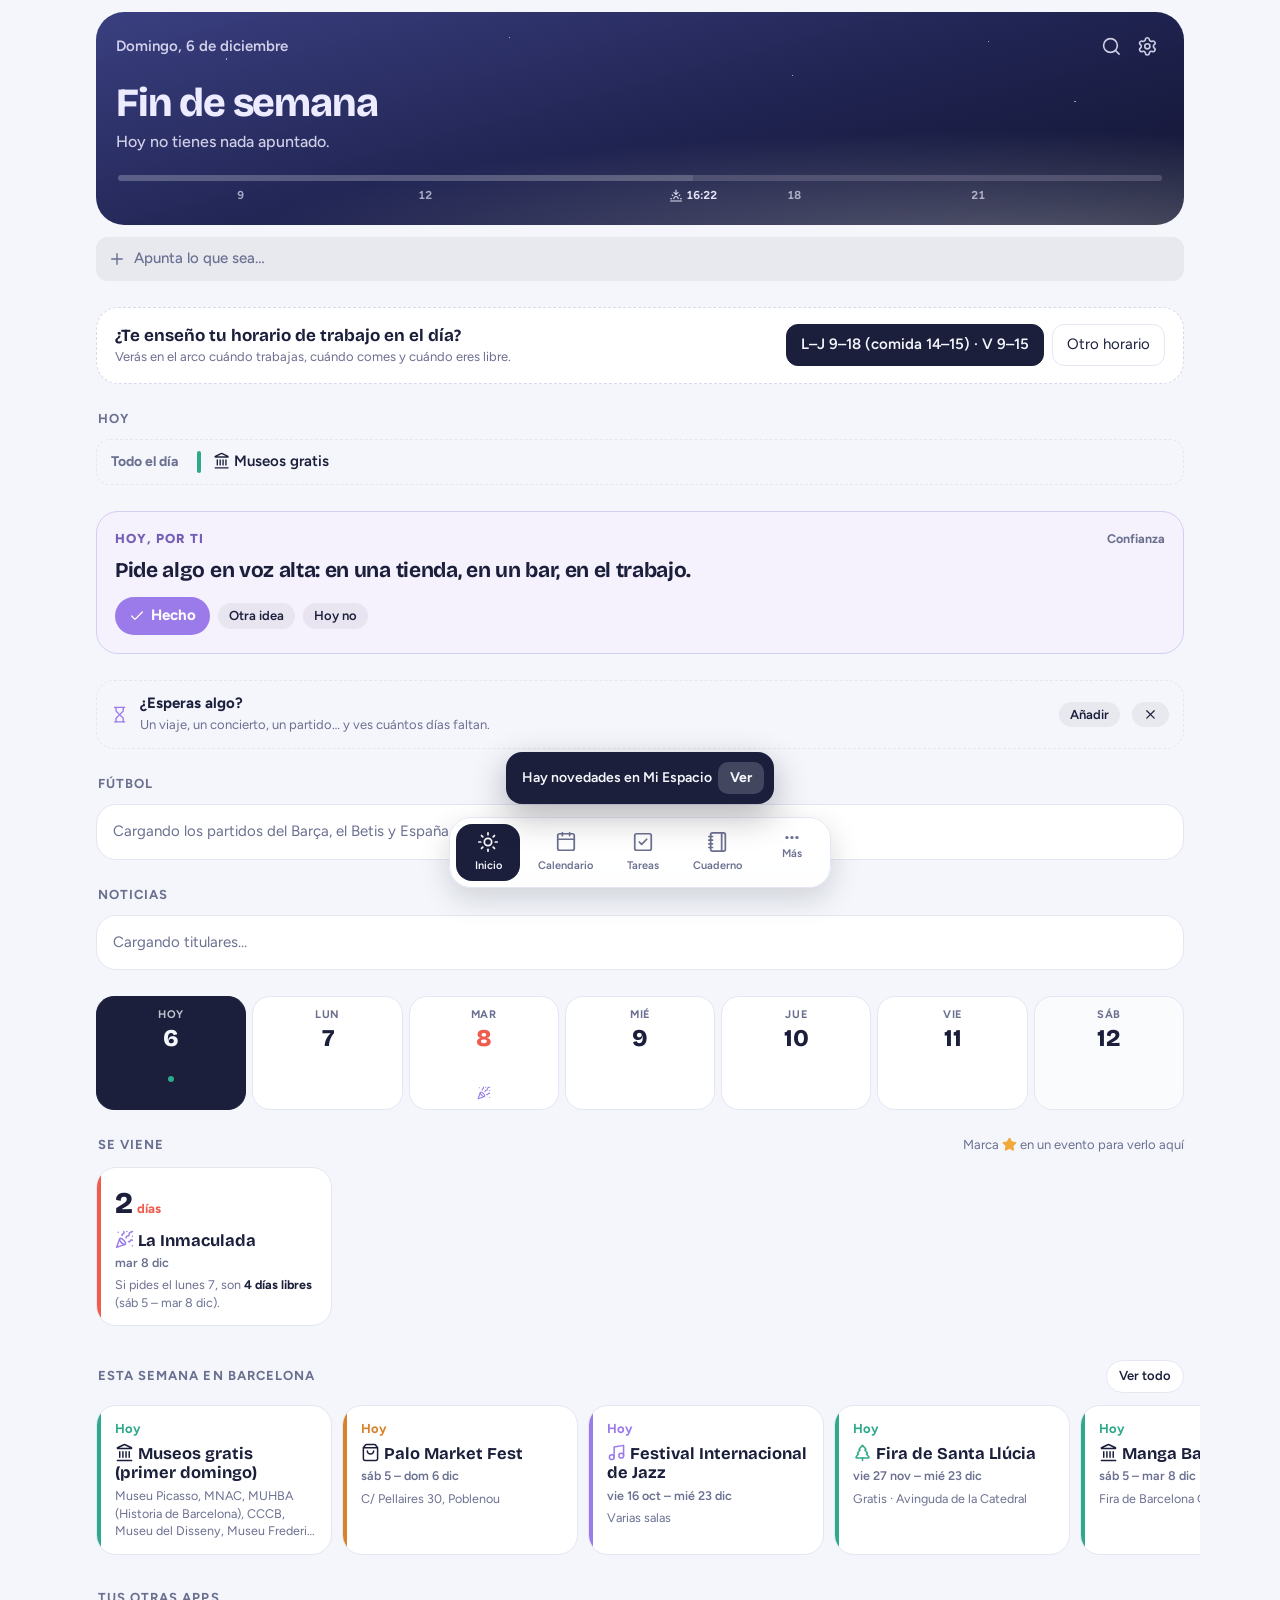
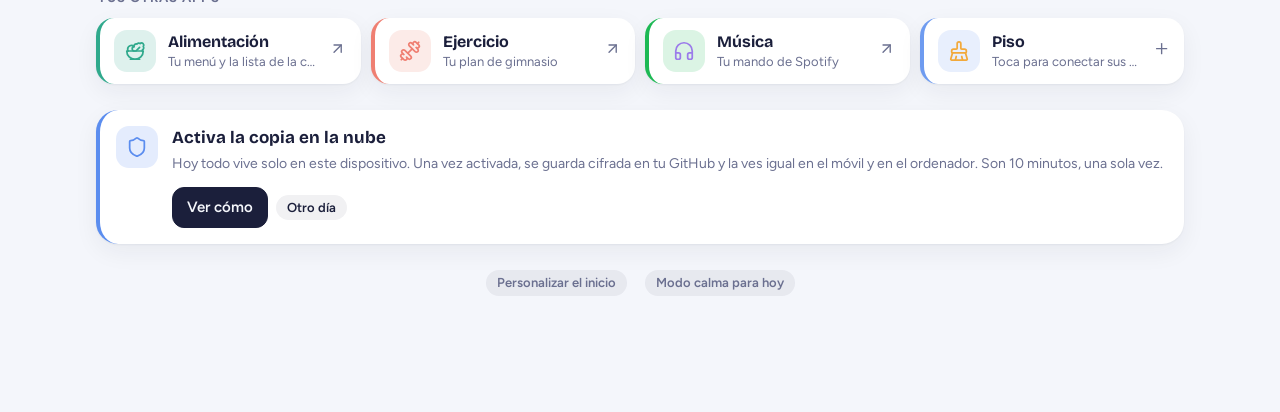
==== index.html @ c5175941 "App reorganizada con «Más», cuaderno con Diario y Notas, calendario más limpio, deudas por persona, " ====
<!doctype html>
<html lang="es">
<head>
<meta charset="utf-8">
<meta name="viewport" content="width=device-width, initial-scale=1, viewport-fit=cover">
<!-- Seguridad: la página solo puede conectarse a GitHub (para sincronizar, y lo que sube va cifrado), a Open-Meteo (el tiempo de tu ciudad) al Supabase de la app del piso, a Wikipedia (efemérides) y a la agenda abierta del Ayuntamiento de Barcelona. -->
<meta http-equiv="Content-Security-Policy" content="default-src 'self' file:; script-src 'self' file: 'unsafe-inline'; style-src 'self' 'unsafe-inline'; img-src 'self' data: blob: https:; connect-src 'self' https://api.github.com https://gist.githubusercontent.com https://api.open-meteo.com https://geocoding-api.open-meteo.com https://*.supabase.co https://api.wikimedia.org https://ntfy.sh https://site.api.espn.com https://feeds.elpais.com https://www.elperiodico.com https://api.rss2json.com https://api.tvmaze.com https://es.wikipedia.org https://en.wikipedia.org https://opendata-ajuntament.barcelona.cat; form-action 'none'; base-uri 'none'">
<meta name="referrer" content="no-referrer">
<link rel="manifest" href="manifest.json">
<link rel="apple-touch-icon" href="icons/icon-180.png">
<link rel="icon" type="image/png" href="icons/icon-32.png">
<meta name="theme-color" content="#1B1F3B">
<meta name="apple-mobile-web-app-capable" content="yes">
<meta name="apple-mobile-web-app-title" content="Mi Espacio">
<title>Mi Espacio</title>
<style>
:root{
  --bg:#f6f4ef; --card:#ffffff; --ink:#1f2328; --muted:#6b6f76; --line:#e6e2d9;
  --accent:#2f7d6d; --accent-soft:#dcefe9; --warm:#b7791f; --warm-soft:#fbf0dc;
  --blue:#3b6ea5; --blue-soft:#e3ecf6; --bar:#cfd8d4; --shadow:0 1px 2px rgba(0,0,0,.05),0 4px 16px rgba(0,0,0,.04);
}
@media (prefers-color-scheme: dark){ :root:not([data-theme="light"]){
  --bg:#141619; --card:#1d2024; --ink:#e8e6e1; --muted:#9aa0a6; --line:#2c3035;
  --accent:#5fbfa9; --accent-soft:#1f3632; --warm:#e0a94f; --warm-soft:#3a2f1c;
  --blue:#7fa8d6; --blue-soft:#1f2a38; --bar:#34403c; --shadow:none;
}}
:root[data-theme="dark"]{
  --bg:#141619; --card:#1d2024; --ink:#e8e6e1; --muted:#9aa0a6; --line:#2c3035;
  --accent:#5fbfa9; --accent-soft:#1f3632; --warm:#e0a94f; --warm-soft:#3a2f1c;
  --blue:#7fa8d6; --blue-soft:#1f2a38; --bar:#34403c; --shadow:none;
}
*{box-sizing:border-box}
html,body{margin:0;background:var(--bg);color:var(--ink);font:15px/1.45 system-ui,-apple-system,"Segoe UI",Roboto,sans-serif;-webkit-text-size-adjust:100%}
.wrap{max-width:760px;margin:0 auto;padding:16px 16px 96px}
header{display:flex;align-items:center;justify-content:space-between;gap:12px;margin:4px 0 14px}
h1{font-size:20px;margin:0;letter-spacing:-.01em}
h2{font-size:16px;margin:0 0 10px}
h3{font-size:14px;margin:14px 0 6px;color:var(--muted);font-weight:600;text-transform:uppercase;letter-spacing:.04em}
.muted{color:var(--muted)} .small{font-size:13px}
.card{background:var(--card);border:1px solid var(--line);border-radius:16px;padding:16px;margin:0 0 12px;box-shadow:var(--shadow)}
.big{font-size:44px;font-weight:700;letter-spacing:-.02em;line-height:1.05;font-variant-numeric:tabular-nums}
.num{font-variant-numeric:tabular-nums;white-space:nowrap}
.row{display:flex;justify-content:space-between;align-items:baseline;gap:12px;padding:7px 0;border-bottom:1px solid var(--line)}
.row:last-child{border-bottom:0}
.row .l{min-width:0;overflow:hidden;text-overflow:ellipsis}
.pill{display:inline-block;padding:2px 9px;border-radius:99px;font-size:12px;background:var(--accent-soft);color:var(--accent);font-weight:600}
.pill.warm{background:var(--warm-soft);color:var(--warm)} .pill.blue{background:var(--blue-soft);color:var(--blue)}
.note{border-radius:12px;padding:12px 14px;margin:8px 0;background:var(--accent-soft)}
.note.warm{background:var(--warm-soft)} .note.blue{background:var(--blue-soft)}
.note > b.t{display:block;margin-bottom:2px}
button,.btn{font:inherit;border:1px solid var(--line);background:var(--card);color:var(--ink);padding:9px 14px;border-radius:10px;cursor:pointer}
button.primary,.btn.primary{background:var(--accent);border-color:var(--accent);color:#fff;font-weight:600}
button:focus-visible,input:focus-visible,select:focus-visible{outline:2px solid var(--accent);outline-offset:2px}
input,select{font:inherit;color:var(--ink);background:var(--bg);border:1px solid var(--line);border-radius:10px;padding:8px 10px;max-width:100%}
nav{position:fixed;left:0;right:0;bottom:0;background:var(--card);border-top:1px solid var(--line);display:flex;justify-content:center;padding:6px 6px calc(6px + env(safe-area-inset-bottom));z-index:5}
nav .in{display:flex;gap:2px;max-width:760px;width:100%;justify-content:space-around}
nav button{border:0;background:none;padding:6px 2px;border-radius:10px;font-size:10.5px;color:var(--muted);display:flex;flex-direction:column;align-items:center;gap:1px;flex:1;min-width:0}
nav button span{font-size:19px;line-height:1.2}
nav button.on{color:var(--accent);background:var(--accent-soft)}
.bar{height:10px;border-radius:99px;background:var(--line);overflow:hidden}
.bar i{display:block;height:100%;background:var(--accent);border-radius:99px}
.bar i.warm{background:var(--warm)}
.chart{display:flex;align-items:flex-end;gap:6px;height:150px;padding-top:8px}
.chart .c{flex:1;display:flex;flex-direction:column;align-items:center;gap:4px;min-width:0;height:100%;justify-content:flex-end}
.chart .stk{width:100%;max-width:38px;display:flex;flex-direction:column-reverse;border-radius:6px 6px 2px 2px;overflow:hidden}
.chart .stk i{display:block}
.chart small{font-size:10px;color:var(--muted);white-space:nowrap}
.legend{display:flex;gap:14px;flex-wrap:wrap;font-size:12px;color:var(--muted);margin-top:8px}
.legend i{display:inline-block;width:10px;height:10px;border-radius:3px;margin-right:5px;vertical-align:-1px}
.drop{border:2px dashed var(--line);border-radius:16px;padding:22px;text-align:center;cursor:pointer}
.drop.over{border-color:var(--accent);background:var(--accent-soft)}
.tx{display:grid;grid-template-columns:1fr auto;gap:2px 10px;padding:9px 0;border-bottom:1px solid var(--line)}
.tx .d{font-size:12px;color:var(--muted)}
.tx select{font-size:12px;padding:3px 6px;border-radius:8px;max-width:190px}
.pos{color:var(--accent)}
.grid2{display:grid;grid-template-columns:1fr 1fr;gap:10px}
.kpi{background:var(--bg);border-radius:12px;padding:10px 12px}
.kpi b{display:block;font-size:20px;font-variant-numeric:tabular-nums}
.hidden{display:none!important}
.nb-entry{display:flex;align-items:center;gap:12px;text-decoration:none;color:inherit;padding:14px 16px}
body.nbmode .wrap{max-width:1180px;padding:0 0 60px}
body.nbmode .wrap>header,body.nbmode nav#nav{display:none!important}
.nb-top{position:sticky;top:0;z-index:6;display:flex;align-items:center;gap:8px;padding:10px 16px;background:var(--bg);border-bottom:1px solid var(--line)}
.nb-top button{padding:6px 10px}
.nb-burger{display:none}
.nb-body{display:flex;min-height:calc(100vh - 56px)}
.nb-side{width:260px;flex:none;border-right:1px solid var(--line);padding:10px 8px;position:sticky;top:56px;align-self:flex-start;max-height:calc(100vh - 56px);overflow:auto}
.nb-side-top input{width:100%;margin-bottom:8px}
.nb-link{display:block;padding:6px 10px;border-radius:8px;color:inherit;text-decoration:none;font-size:14px}
.nb-link.on,.nb-link:hover{background:var(--line)}
.nb-sec{display:flex;justify-content:space-between;align-items:center;font-size:12px;font-weight:600;color:var(--muted);text-transform:uppercase;letter-spacing:.04em;padding:14px 10px 4px}
.nb-row{display:flex;align-items:center;gap:2px;border-radius:8px;font-size:14px}
.nb-row:hover,.nb-row.on{background:var(--line)}
.nb-row a{flex:1;min-width:0;padding:5px 4px;color:inherit;text-decoration:none;white-space:nowrap;overflow:hidden;text-overflow:ellipsis}
.nb-tw,.nb-plus{border:0;background:none;padding:2px 6px;color:var(--muted);font-size:13px;min-width:22px}
.nb-row .nb-plus{opacity:0}.nb-row:hover .nb-plus,.nb-row.on .nb-plus{opacity:1}
.nb-main{flex:1;min-width:0;padding:10px 16px 80px}
.nb-page{max-width:760px;margin:0 auto;padding-top:14px}
.nb-crumbs a{color:inherit;text-decoration:none}
.nb-headrow{display:flex;justify-content:space-between;align-items:center;margin-top:10px}
.nb-icon{font-size:44px;line-height:1;border:0;background:none;padding:4px}
.nb-title{font-size:34px;line-height:1.15;margin:6px 0 14px;outline:none;letter-spacing:-.01em}
[data-ph]:empty:before{content:attr(data-ph);color:var(--muted);opacity:.6;pointer-events:none}
.nb-txt[data-ph]:empty:before{opacity:0}
.nb-txt[data-ph]:focus:empty:before,.blk:only-child .nb-txt[data-ph]:empty:before{opacity:.6}
.blk{position:relative;display:flex;align-items:flex-start;gap:6px;padding:2px 0 2px 26px}
.nb-hdl{position:absolute;left:0;top:4px;width:22px;text-align:center;color:var(--muted);cursor:pointer;opacity:0;font-size:13px;user-select:none;border-radius:4px}
.blk:hover .nb-hdl,.blk:focus-within .nb-hdl{opacity:.8}
@media (hover:none){.nb-hdl{opacity:.35}}
.nb-txt{flex:1;min-width:0;outline:none;padding:3px 2px;white-space:pre-wrap;word-break:break-word;line-height:1.55}
.nb-txt a{color:var(--blue)}
.nb-txt code{background:var(--line);border-radius:4px;padding:0 4px;font-size:.92em}
.blk-h1 .nb-txt{font-size:26px;font-weight:700;margin-top:14px}
.blk-h2 .nb-txt{font-size:21px;font-weight:700;margin-top:12px}
.blk-h3 .nb-txt{font-size:17px;font-weight:700;margin-top:8px}
.blk-h1 .nb-hdl{top:20px}.blk-h2 .nb-hdl{top:16px}.blk-h3 .nb-hdl{top:10px}
.blk-todo input{margin-top:7px;width:17px;height:17px;flex:none}
.blk-todo.done .nb-txt{text-decoration:line-through;color:var(--muted)}
.nb-bul{min-width:18px;text-align:right;padding-top:3px;flex:none}
.blk-quote .nb-txt{border-left:3px solid var(--ink);padding-left:12px}
.blk-callout{background:var(--warm-soft);border-radius:10px;padding:10px 12px 10px 34px;margin:4px 0}
.blk-callout .nb-hdl{left:4px}
.blk-divider hr{flex:1;border:0;border-top:1px solid var(--line);margin:12px 0}
.blk-page a{padding:4px 2px;color:inherit;text-decoration:none;font-weight:500}
.nb-add{color:var(--muted);padding:8px 26px;cursor:text;font-size:14px}
.nb-pop{position:absolute;z-index:70;background:var(--card);border:1px solid var(--line);border-radius:12px;box-shadow:0 8px 30px rgba(0,0,0,.18);padding:6px;max-height:320px;overflow:auto;width:260px}
.nb-pop button{display:flex;align-items:center;gap:8px;width:100%;border:0;background:none;text-align:left;padding:7px 8px;border-radius:8px;font-size:14px}
.nb-pop button.on,.nb-pop button:hover{background:var(--line)}
.nb-mi{width:26px;text-align:center;font-weight:700;color:var(--muted)}
.nb-emojis{display:grid;grid-template-columns:repeat(8,1fr);width:300px}
.nb-emojis button{justify-content:center;font-size:20px;padding:6px 0}
.nb-cards{display:grid;grid-template-columns:repeat(auto-fill,minmax(150px,1fr));gap:10px}
.nb-card{display:flex;flex-direction:column;gap:4px;align-items:flex-start;text-align:left;padding:12px;border:1px solid var(--line);border-radius:12px;background:var(--card);color:inherit;text-decoration:none;cursor:pointer;font:inherit}
.nb-card:hover{border-color:var(--accent)}
.nb-modal{position:fixed;inset:0;background:rgba(0,0,0,.45);z-index:65;display:flex;align-items:center;justify-content:center;padding:16px}
.nb-modal-in{background:var(--card);border-radius:16px;padding:18px;max-width:620px;width:100%;max-height:90vh;overflow:auto}
.nb-veil{position:fixed;inset:0;background:rgba(0,0,0,.35);z-index:7}
@media (max-width:820px){
  .nb-burger{display:inline-block}
  .nb-side{position:fixed;top:0;left:0;bottom:0;z-index:8;background:var(--card);max-height:none;height:100vh;height:100dvh;transform:translateX(-105%);transition:transform .2s ease;width:280px;padding-top:16px}
  .nb-side.open{transform:none}
  .nb-row .nb-plus{opacity:1}
  .nb-title{font-size:28px}
}
@media (prefers-reduced-motion:reduce){.nb-side{transition:none}}
.grid2 > *{min-width:0}
input[type=range],input[type=checkbox]{accent-color:var(--accent)}
.grid2 input{width:100%}
nav button{white-space:nowrap;overflow:hidden}
nav .in{gap:0}
.why summary{font-size:12px;padding:4px 0}
.why div{background:var(--bg);border-radius:10px;padding:10px 12px;margin-top:4px}
details summary{cursor:pointer;color:var(--muted);font-size:13px;padding:6px 0}
.toolbar{display:flex;gap:8px;flex-wrap:wrap;align-items:center;margin-bottom:10px}
.seg{display:flex;gap:6px;overflow-x:auto;padding-bottom:4px;margin-bottom:8px;scrollbar-width:none}
.seg button{white-space:nowrap;padding:6px 12px;font-size:13px;border-radius:99px}
.seg button.on{background:var(--ink);color:var(--bg);border-color:var(--ink)}
label.f{display:block;margin:10px 0}
label.f > span{display:block;font-size:13px;color:var(--muted);margin-bottom:4px}
body.locked .wrap,body.locked nav{visibility:hidden}
.lock{position:fixed;inset:0;background:var(--bg);z-index:50;display:flex;align-items:center;justify-content:center;padding:16px}
.lockbox{text-align:center;max-width:300px;width:100%}
.dots{display:flex;gap:16px;justify-content:center;margin:18px 0 8px}
.dots i{width:14px;height:14px;border-radius:50%;border:2px solid var(--muted)}
.dots i.on{background:var(--ink);border-color:var(--ink)}
.dots.shake{animation:shake .35s}
@keyframes shake{25%{transform:translateX(-8px)}75%{transform:translateX(8px)}}
@media (prefers-reduced-motion:reduce){.dots.shake{animation:none}}
.pad{display:grid;grid-template-columns:repeat(3,72px);gap:14px;justify-content:center;margin:18px 0}
.pad button{width:72px;height:72px;border-radius:50%;font-size:26px;font-weight:500;padding:0}
.pad button:active{background:var(--accent-soft)}
.scan{position:fixed;inset:0;background:rgba(0,0,0,.85);z-index:60;display:flex;flex-direction:column;align-items:center;justify-content:center;gap:14px;padding:16px;color:#fff}
.scan video{width:min(90vw,420px);border-radius:16px;background:#000}
.qr{background:#fff;padding:12px;border-radius:12px;display:inline-block;line-height:0}
.qr img,.qr svg{width:220px;height:220px;image-rendering:pixelated}
@media (max-width:420px){.big{font-size:38px}.grid2{grid-template-columns:1fr 1fr}}
</style>
<link rel="stylesheet" href="hub.css">
</head>
<body class="hubmode">
<div class="wrap">
  <header>
    <div style="display:flex;align-items:center;gap:10px"><button id="btnHome" class="homebtn" aria-label="Volver al inicio" title="Volver al inicio">‹</button><div><h1>Mi Dinero</h1><div id="syncst" class="small muted"></div></div></div>
    <div style="display:flex;gap:8px"><button id="btnImport" class="primary">＋ Extractos</button><button id="btnCfg" class="homebtn" aria-label="Ajustes de Mi Dinero" title="Ajustes de Mi Dinero">⚙️</button></div>
    <input id="file" type="file" multiple accept=".xlsx,.xls,.csv" class="hidden">
  </header>

  <div id="empty" class="card hidden">
    <h2>Empieza aquí</h2>
    <p>Arrastra tus extractos o pulsa el botón:</p>
    <div class="drop" id="drop">📄 <b>BBVA</b>: Excel de movimientos (.xlsx)<br>📄 <b>Revolut</b>: extracto en CSV<br><span class="muted small">Puedes cargarlos todos a la vez. Si repites un archivo, no se duplica nada.</span></div>
    <p class="small muted">🔒 Todo se procesa en este dispositivo. Si activas la sincronización, lo que sube a tu GitHub va cifrado con tu contraseña.</p>
    <p><button id="goSync">📱 ¿Ya la usas en otro dispositivo? Vincular</button></p>
    <p class="small muted">Lo que cargues se queda guardado; la próxima vez solo tienes que añadir los extractos nuevos.</p>
  </div>

  <main id="app"><div class="boot" aria-hidden="true"><div class="boot-sky"></div><div class="boot-row"><i></i><i></i><i></i></div></div></main>
</div>

<div id="lock" class="lock hidden" role="dialog" aria-label="Bloqueo con PIN"><div class="lockbox">
  <div style="font-size:34px">🔒</div><h2 id="locktitle" style="margin-top:6px">Introduce tu PIN</h2>
  <div class="dots" id="dots"><i></i><i></i><i></i><i></i></div>
  <div class="small muted" id="lockmsg" style="min-height:20px"></div>
  <div class="pad" id="pad"><button data-k="1">1</button><button data-k="2">2</button><button data-k="3">3</button><button data-k="4">4</button><button data-k="5">5</button><button data-k="6">6</button><button data-k="7">7</button><button data-k="8">8</button><button data-k="9">9</button><span></span><button data-k="0">0</button><button data-k="del" aria-label="Borrar">⌫</button></div>
  <button id="lockforgot" class="small" style="border:0;background:none;color:var(--muted)">He olvidado el PIN</button>
  <button id="lockcancel" class="small hidden" style="border:0;background:none;color:var(--muted)">Cancelar</button>
</div></div>
<div id="scan" class="scan hidden"><video id="scanvideo" playsinline muted></video><div id="scanmsg"></div><button id="scanclose">Cerrar</button></div>

<nav id="hubnav" class="hubnav hidden" aria-label="Apartados">
  <button data-hub="inicio"><b>☀︎</b>Inicio</button>
  <button data-hub="cal"><b>◷</b>Calendario</button>
  <button data-hub="tareas"><b>☑</b>Tareas</button>
  <button data-hub="cuaderno"><b>▤</b>Cuaderno</button>
  <button data-hub="mas"><b class="ms-dots">•••</b>Más</button>
</nav>
<nav id="nav" class="hidden"><div class="in">
  <button data-tab="hoy" class="on"><span>☀️</span>Hoy</button>
  <button data-tab="prev"><span>🔮</span>Previsión</button>
  <button data-tab="mes"><span>📅</span>Meses</button>
  <button data-tab="hormiga"><span>🐜</span>Hormiga</button>
  <button data-tab="fijos"><span>🔁</span>Fijos</button>
  <button data-tab="movs"><span>🧾</span>Movim.</button>
  <button data-tab="deudas"><span>🤝</span>Deudas</button>
</div></nav>

<script src="iconos-data.js"></script>
<script src="iconos.js"></script>
<script src="engine.js"></script>
<script src="sync.js"></script>
<script src="cuaderno.js"></script>
<script src="hub.js"></script>
<script src="trabajo.js"></script>
<script src="festivos.js"></script>
<script src="tiempo.js"></script>
<script src="rapido.js"></script>
<script src="calendario.js"></script>
<script src="apps.js"></script>
<script src="ics.js"></script>
<script src="avisos.js"></script>
<script src="efemerides.js"></script>
<script src="planes.js"></script>
<script src="barcelona.js"></script>
<script src="extras.js"></script>
<script src="tareas.js"></script>
<script src="copias.js"></script>
<script src="mas.js"></script>
<script src="futbol.js"></script>
<script src="noticias.js"></script>
<script src="mejoras.js"></script>
<script src="viajes.js"></script>
<script src="mas2.js"></script>
<script src="apple.js"></script>
<script>
'use strict';
const KEY = 'midinero.v1';
const DEFAULTS = { myName: '', family: '', savings: '', hormigaMax: 10, reserve: 70, payDay: '', goalCut: 30 };
let S = load();
let tab = 'inicio', cycleIdx = null, filterCat = '', search = '';

function fresh() { return { txs: {}, balances: {}, settings: Object.assign({}, DEFAULTS), overrides: {}, fixedEnds: {}, debts: {}, pages: {}, events: {}, apple: {}, days: {}, _t: {} }; }
function normalize(s) {
  const f = fresh();
  for (const k of Object.keys(f)) if (k !== 'settings') s[k] = s[k] || f[k];
  s.settings = Object.assign({}, DEFAULTS, s.settings);
  return s;
}
function load() {
  try {
    const s = JSON.parse(localStorage.getItem(KEY));
    if (s && s.txs) {
      if (!s._t) { // datos de antes de sincronizar: se marcan para que ganen a los valores por defecto de otro dispositivo
        s._t = {};
        for (const M of Sync.MAPS) for (const k of Object.keys(s[M] || {})) if (M !== 'settings' || String(s.settings[k]) !== String(DEFAULTS[k])) s._t[M + '/' + k] = 1;
      }
      return normalize(s);
    }
  } catch (e) {}
  return fresh();
}
function save() { try { localStorage.setItem(KEY, JSON.stringify(S)); } catch (e) { alert('No he podido guardar en este navegador (¿modo privado?). Los datos se perderán al cerrar.'); } scheduleSync(); }
// Cambia un valor y apunta cuándo, para que la sincronización sepa qué cambio es más nuevo.
function set(M, k, v) { S[M][k] = v; S._t[M + '/' + k] = Date.now(); }

// ---------- sincronización ----------
const SKEY = 'midinero.sync'; // token y contraseña: solo en este dispositivo, nunca se suben ni se exportan
function syncCfg() { try { return JSON.parse(localStorage.getItem(SKEY)) || {}; } catch (e) { return {}; } }
function setSyncCfg(c) { try { localStorage.setItem(SKEY, JSON.stringify(c)); } catch (e) {} }
let syncTimer = null, syncing = false, syncAgain = false, syncMsg = '';
function scheduleSync() { const c = syncCfg(); if (!c.token || !c.pass) return; clearTimeout(syncTimer); syncTimer = setTimeout(doSync, 1500); }
function paintSync() {
  const c = syncCfg(), el = document.getElementById('syncst');
  if (!el) return;
  if (!c.token || !c.pass) { el.textContent = ''; return; }
  el.textContent = syncing ? '☁️ Sincronizando…' : syncMsg || (c.last ? '☁️ Sincronizado ' + new Date(c.last).toLocaleString('es-ES', { day: 'numeric', month: 'short', hour: '2-digit', minute: '2-digit' }) : '');
}
async function doSync() {
  const c = syncCfg();
  if (!c.token || !c.pass) return;
  if (syncing) { syncAgain = true; return; }
  syncing = true; syncMsg = ''; paintSync();
  try {
    const r = await Sync.sync(S, c);
    c.gistId = r.gistId; c.last = Date.now(); setSyncCfg(c);
    if (r.changedLocal) { S = normalize(r.state); try { localStorage.setItem(KEY, JSON.stringify(S)); } catch (e) {} if (nbBusy()) nbPendingRender = true; else softRender(); }
  } catch (e) { syncMsg = '⚠️ ' + e.message; }
  syncing = false; paintSync();
  if (tab === 'ajustes') { const el = document.getElementById('syncinfo'); if (el) el.innerHTML = syncInfo(); }
  if (syncAgain) { syncAgain = false; doSync(); }
}
document.addEventListener('visibilitychange', () => { if (document.visibilityState === 'visible') doSync(); });

const eur = (n, d) => (n < 0 ? '−' : '') + Math.abs(n).toLocaleString('es-ES', { minimumFractionDigits: d == null ? 2 : d, maximumFractionDigits: d == null ? 2 : d, useGrouping: 'always' }) + ' €';
const eur0 = n => eur(n, 0);
const esc = s => String(s).replace(/[&<>"']/g, c => ({ '&': '&amp;', '<': '&lt;', '>': '&gt;', '"': '&quot;', "'": '&#39;' }[c]));
const fdate = s => { const [y, m, d] = s.split('-'); return `${+d}/${+m}`; };
const fdateL = s => new Date(s + 'T12:00:00').toLocaleDateString('es-ES', { weekday: 'short', day: 'numeric', month: 'short' });
const opts = () => ({ myName: S.settings.myName, family: String(S.settings.family || '').split(',').map(x => x.trim()).filter(Boolean), hormigaMax: +S.settings.hormigaMax || 10, payDay: +S.settings.payDay || 0, overrides: S.overrides, reserve: +S.settings.reserve || 0 });

// ---------- importar ----------
const $file = document.getElementById('file');
document.getElementById('btnImport').onclick = () => $file.click();
$file.onchange = () => { importFiles([...$file.files]); $file.value = ''; };
const drop = document.getElementById('drop');
drop.onclick = () => $file.click();
['dragover', 'dragenter'].forEach(e => document.addEventListener(e, ev => { ev.preventDefault(); drop.classList.add('over'); }));
['dragleave', 'drop'].forEach(e => document.addEventListener(e, ev => { ev.preventDefault(); drop.classList.remove('over'); }));
document.addEventListener('drop', ev => importFiles([...ev.dataTransfer.files]));

// Las librerías grandes (Excel, QR) se cargan solo cuando hacen falta: así la app abre al momento.
const _libs = {};
const lazyLib = src => _libs[src] || (_libs[src] = new Promise((ok, ko) => { const s = document.createElement('script'); s.src = src; s.onload = ok; s.onerror = () => { delete _libs[src]; ko(new Error('No se ha podido cargar ' + src)); }; document.head.appendChild(s); }));
async function importFiles(files) {
  const msgs = [];
  for (const f of files) {
    try {
      let res;
      if (/\.xlsx?$/i.test(f.name)) {
        await lazyLib('vendor/xlsx.full.min.js');
        const wb = XLSX.read(new Uint8Array(await f.arrayBuffer()), { type: 'array' });
        const rows = XLSX.utils.sheet_to_json(wb.Sheets[wb.SheetNames[0]], { header: 1, raw: true, defval: '' });
        res = Fin.parseBBVA(rows);
      } else if (/\.csv$/i.test(f.name)) {
        res = Fin.parseRevolut(await f.text());
      } else if (/\.pdf$/i.test(f.name)) { msgs.push(`${f.name}: los PDF no se pueden leer bien. Descarga el Excel (BBVA) o el CSV (Revolut).`); continue; }
      else { msgs.push(`${f.name}: formato no reconocido.`); continue; }
      let added = 0;
      for (const t of res.txs) { if (!S.txs[t.id]) added++; S.txs[t.id] = t; }
      const bank = res.txs[0] ? res.txs[0].bank : '?';
      if (res.balance != null && (!S.balances[bank] || res.balanceDate >= (S.balances[bank].date || ''))) set('balances', bank, { amount: res.balance, date: res.balanceDate });
      msgs.push(`${bank}: ${res.txs.length} movimientos leídos, ${added} nuevos.`);
    } catch (e) { msgs.push(`${f.name}: ${e.message}`); }
  }
  save(); render();
  if (msgs.length) toast(msgs.join('\n'));
}

// ---------- render ----------
let AN = null;
const todayISO = () => { const d = new Date(); return new Date(d.getTime() - d.getTimezoneOffset() * 6e4).toISOString().slice(0, 10); };
const fixedKey = r => r.shop + '|' + Math.round(r.amount);
const fixedEnd = r => S.fixedEnds[fixedKey(r)] || '';
const debtList = () => Object.values(S.debts).filter(Boolean);
const debtLeft = d => Fin.round2(d.amount - (d.payments || []).reduce((a, p) => a + p.amount, 0));
const FIN_TABS = ['hoy', 'prev', 'mes', 'hormiga', 'fijos', 'movs', 'deudas', 'guia', 'ajustes'];
let financeUnlocked = false, pendingTab = null;
function render() {
  if (FIN_TABS.includes(tab) && !financeUnlocked) { pendingTab = tab; tab = 'inicio'; if (!lockMode) lock(S.settings.pinHash ? 'enter' : 'create'); }
  const txs = Object.values(S.txs);
  const has = txs.length > 0;
  const HUB = ['inicio', 'cal', 'tareas', 'cuaderno', 'apple', 'espacio', 'ciudad', 'noticias', 'viajes', 'mas'];
  const needsData = !has && !['deudas', 'ajustes', ...HUB].includes(tab);
  const hubMode = HUB.includes(tab);
  document.body.classList.toggle('nbmode', tab === 'cuaderno');
  document.body.classList.toggle('hubmode', hubMode);
  document.getElementById('hubnav').classList.toggle('hidden', !hubMode);
  document.querySelectorAll('#hubnav [data-hub]').forEach(b => b.classList.toggle('on', b.dataset.hub === tab));
  document.getElementById('empty').classList.toggle('hidden', !needsData);
  document.getElementById('nav').classList.toggle('hidden', hubMode || (!has && !debtList().length && tab === 'hoy'));
  document.querySelectorAll('#nav button').forEach(b => b.classList.toggle('on', b.dataset.tab === tab));
  const app = document.getElementById('app');
  paintSync();
  AN = has ? Fin.analyze(txs, opts()) : null;
  if (AN) {
    // Fijos con fecha de fin (p. ej. un seguro que no renuevas): fuera del cálculo cuando acaban.
    AN.recurringAll = AN.recurring;
    AN.recurring = AN.recurring.filter(r => !fixedEnd(r) || fixedEnd(r) >= todayISO());
    AN.pendingFixed = AN.pendingFixed.filter(r => !fixedEnd(r) || fixedEnd(r) >= todayISO());
    if (cycleIdx == null || cycleIdx >= AN.cycles.length) cycleIdx = AN.cycles.length - 1;
  }
  app.innerHTML = needsData ? '' : ({ hoy: vHoy, mes: vMes, hormiga: vHormiga, fijos: vFijos, movs: vMovs, deudas: vDeudas, ajustes: vAjustes, guia: vGuia, prev: vPrev, cuaderno: vCuaderno, inicio: vInicio, cal: vCal, apple: vApple, espacio: vEspacio, ciudad: vCiudad, tareas: vTareas, noticias: vNoticias, viajes: vViajes, mas: vMas })[tab]();
  bind();
}
const goTab = t => { tab = t; render(); scrollTo(0, 0); };
document.querySelectorAll('#nav button').forEach(b => b.onclick = () => goTab(b.dataset.tab));
document.getElementById('btnCfg').onclick = () => goTab('ajustes');
document.getElementById('btnHome').onclick = () => goTab('inicio');
document.querySelectorAll('#hubnav [data-hub]').forEach(b => b.onclick = () => goTab(b.dataset.hub));
document.querySelectorAll('#hubnav [data-palette]').forEach(b => b.onclick = () => openPalette());
document.getElementById('goSync').onclick = () => goTab('ajustes');

function lastDataDate() { return AN.list[AN.list.length - 1].date; }
function daysOld() { return Fin.daysBetween(new Date(lastDataDate()), new Date(new Date().toISOString().slice(0, 10))); }

// ---------- contexto y consejos ----------
const isVar = t => (Fin.CATS[t.cat] || {}).type === 'var';
const addD = (iso, n) => { const d = new Date(iso + 'T12:00:00'); d.setDate(d.getDate() + n); return new Date(d.getTime() - d.getTimezoneOffset() * 6e4).toISOString().slice(0, 10); };
const why = (txt) => `<details class="why"><summary>¿Qué es esto?</summary><div class="small">${txt}</div></details>`;

// Ritmo de gasto del día a día en las últimas 4 semanas con datos.
function recentRate() {
  const last = lastDataDate(), from = addD(last, -27);
  const sum = AN.list.filter(t => isVar(t) && t.date >= from && t.date <= last).reduce((a, t) => a - t.amt, 0);
  return Fin.round2(sum / 28);
}
// Saldo más bajo de BBVA en cada mes completo (el momento justo antes de cobrar).
function minBalances() {
  return AN.cycles.filter(c => !c.partial).map(c => { const b = c.txs.filter(t => t.bank === 'BBVA' && t.bal != null).map(t => t.bal); return { label: c.label, min: b.length ? Math.min(...b) : null, open: c.open }; }).filter(x => x.min != null);
}
function upcoming(A, days) {
  const today = todayISO(), until = addD(today, days), out = [];
  for (const r of AN.pendingFixed) {
    const t = new Date(today + 'T12:00:00');
    let d = new Date(t.getFullYear(), t.getMonth(), Math.min(r.day, 28));
    if (d.toISOString().slice(0, 10) < today) d = new Date(t.getFullYear(), t.getMonth() + 1, Math.min(r.day, 28));
    const iso = new Date(d.getTime() - d.getTimezoneOffset() * 6e4).toISOString().slice(0, 10);
    if (iso <= until) out.push({ date: iso, what: r.shop, amount: -r.amount, icon: Fin.CATS[r.cat].icon });
  }
  for (const d of debtList()) if (debtLeft(d) > 0 && d.due && d.due <= until) out.push({ date: d.due, what: (d.dir === 'debo' ? 'Pagar a ' : 'Te paga ') + d.who, amount: d.dir === 'debo' ? -debtLeft(d) : debtLeft(d), icon: '🤝' });
  if (A.nextPay <= until) out.push({ date: A.nextPay, what: 'Nómina (aprox.)', amount: null, icon: '💼' });
  return out.sort((a, b) => a.date < b.date ? -1 : 1);
}
function weekCard(A) {
  const today = new Date(todayISO() + 'T12:00:00');
  const mon = addD(todayISO(), -((today.getDay() + 6) % 7));
  if (lastDataDate() < mon) return '';
  const spent = AN.list.filter(t => isVar(t) && t.date >= mon).reduce((a, t) => a - t.amt, 0);
  const cap = Math.max(0, A.perWeek);
  return `<div class="card"><h2>Esta semana</h2>
    <div style="display:flex;justify-content:space-between;align-items:baseline"><span>Llevas <b>${eur0(spent)}</b> de ${eur0(cap)}</span><span class="small muted">datos hasta el ${fdate(lastDataDate())}</span></div>
    <div class="bar" style="margin-top:8px"><i class="${spent > cap ? 'warm' : ''}" style="width:${Math.min(100, cap ? spent / cap * 100 : 0)}%"></i></div>
    <div class="small muted" style="margin-top:6px">${spent <= cap ? `Te quedan ${eur0(cap - spent)} hasta el domingo.` : `Te has pasado ${eur0(spent - cap)}. No pasa nada: el número de “Hoy” ya se ha ajustado para el resto del mes.`}</div></div>`;
}
function projectionCard(A) {
  const rate = spendModel().mean;
  const end = A.free - rate * A.days;
  const msg = end >= 0
    ? `Si sigues como las últimas 8 semanas (≈ ${eur0(rate)}/día), llegarías al cobro con unos <b>${eur0(end)}</b> de margen. 👌`
    : `Si sigues como las últimas 8 semanas (≈ ${eur0(rate)}/día), te faltarían unos <b>${eur0(-end)}</b> antes de cobrar, y la cuenta se quedaría en negativo. Para llegar justo, baja a unos <b>${eur(Math.max(0, A.perDay))}/día</b> (${eur0(Math.max(0, rate - A.perDay))} menos al día). Es lo que ha pasado otros meses, pero este puede ser distinto: el número de arriba ya lo tiene en cuenta.`;
  const up = upcoming(A, 14);
  return `<div class="card"><h2>🔮 Cómo llegarás a fin de mes</h2><div class="note ${end < 0 ? 'warm' : ''}"><span>${msg}</span></div>
    ${up.length ? `<h3>Próximos 14 días</h3>${up.map(u => `<div class="row"><span class="l">${u.icon} ${fdateL(u.date)} · ${esc(u.what)}</span><span class="num ${u.amount > 0 ? 'pos' : ''}">${u.amount == null ? '' : eur(u.amount)}</span></div>`).join('')}` : ''}
    <button data-go="prev" class="primary" style="margin-top:8px">🔮 Ver la previsión completa</button>
    ${why('La previsión coge lo que te queda libre (arriba) y le resta lo que sueles gastar al día. Solo es una estimación: si cambias el ritmo, cambia.')}</div>`;
}

function tipsPersonal() {
  const tips = [], n = AN.full.length || 1;
  const pays = AN.list.filter(t => t.cat === 'Nómina').map(t => t.amt).sort((a, b) => a - b);
  const med = pays[Math.floor(pays.length / 2)] || 0;
  const extra = AN.list.filter(t => t.cat === 'Nómina' && t.amt > med * 1.5);
  if (extra.length) tips.push({ t: '💶 Las pagas extra', d: `El ${extra.map(t => fdate(t.date) + '/' + t.date.slice(2, 4)).join(', ')} cobraste ${extra.map(t => eur0(t.amt)).join(', ')} (unos ${eur0(extra[0].amt - med)} más de lo normal). La próxima vez, decide antes de cobrarla qué parte va al colchón: con la mitad ya lo empiezas.` });
  const aeat = AN.list.filter(t => t.amt > 0 && /aeat|hacienda|agencia tributaria/i.test(t.desc + ' ' + t.kind));
  if (aeat.length) tips.push({ t: '🧾 Devolución de Hacienda', d: `En ${new Date(aeat[0].date + 'T12:00:00').toLocaleDateString('es-ES', { month: 'long' })} te devolvieron ${eur0(aeat[0].amt)}. Es dinero que no cuenta en tu mes normal: un buen destino es el colchón o quitarte el negativo.` });
  const top = AN.hormiga[0];
  if (top) {
    const per = top.n / n, avg = top.total / top.n, save = per / 3 * avg * 12;
    tips.push({ t: `🥐 ${esc(top.shop)}: tu sitio número 1`, d: `Vas unas ${Math.round(per)} veces al mes (${eur(avg)} cada vez). Si quitas 1 de cada 3 visitas, sin dejar de ir, ahorras unos <b>${eur0(save)} al año</b>.` });
  }
  const bz = AN.full.flatMap(c => c.txs).filter(t => t.cat === 'Bizums enviados' && /sin concepto/i.test(t.kind) && t.amt <= -30);
  if (bz.length) tips.push({ t: '💸 Bizums grandes sin concepto', d: `Hay ${bz.length} Bizums enviados de 30 € o más sin concepto (unos ${eur0(bz.reduce((a, t) => a - t.amt, 0) / n)}/mes). Si alguno es dinero que te tienen que devolver, apúntalo en <b>Deudas</b> para que no se te olvide.` });
  const serv = AN.list.filter(t => /servicios del piso/i.test(t.shop));
  if (serv.length && Fin.daysBetween(new Date(serv[serv.length - 1].date), new Date(todayISO())) > 60) tips.push({ t: '🏠 Servicios del piso', d: `El último pago fue el ${fdate(serv[serv.length - 1].date)}. Si se pagan cada varios meses, puede que tengas una factura acumulada: pregunta cuánto es y apúntala en <b>Deudas › Debo yo</b> para que se descuente del número de “Hoy”.` });
  const fam = AN.full.reduce((a, c) => a + (c.byCat['Ayuda familiar'] || 0), 0) / n;
  if (fam > 20) tips.push({ t: '🤝 La ayuda familiar', d: `De media te entran ${eur0(fam)} al mes de ayuda familiar. No es nada malo. Un objetivo realista es que pase a ser un extra y no algo que necesitas para llegar a fin de mes.` });
  for (const r of AN.recurring.filter(r => fixedEnd(r))) tips.push({ t: `🎯 Cuando acabe ${esc(r.shop)}`, d: `Desde ${new Date(addD(fixedEnd(r), 1) + 'T12:00:00').toLocaleDateString('es-ES', { month: 'long', year: 'numeric' })} tendrás ${eur(r.amount)} libres al mes. Si justo después de cobrar los pasas a una hucha, en un año son ${eur0(r.amount * 12)} sin notarlo, porque ya estabas acostumbrado a no tenerlos.` });
  const subs = AN.subs.filter(s => s.active && s.cat === 'Suscripciones');
  if (subs.length) tips.push({ t: '🔁 Repaso de suscripciones', d: `Pagas ${eur(subs.reduce((a, s) => a + s.amount, 0))}/mes en suscripciones. Ponte un recordatorio cada 3 meses para mirar si las sigues usando todas.` });
  const food = AN.full.reduce((a, c) => a + (c.byCat['Súper y tiendas de barrio'] || 0) + (c.byCat['Comida fuera'] || 0) + (c.byCat['Cafés y panaderías'] || 0), 0) / n;
  tips.push({ t: '🍳 La comida, resuelta', d: `Entre súper, cafés y comer fuera se te van unos <b>${eur0(-food)}/mes</b>. El plan de comidas con una compra grande a la semana sale por unos 45-55 €/semana (≈ 200-240 €/mes). Casi todo lo hormiga son visitas al súper o a la panadería del día a día: con la nevera llena bajan solas. <a href="https://4l3jandro23.github.io/plan-alimentacion/" target="_blank" rel="noopener">Abrir mi plan de comidas</a>` });
  return tips;
}
const TIPS_GENERAL = [
  { t: '⏳ La regla de las 24 horas', d: 'Si algo cuesta más de 30 € y no es necesario, espera un día. Si al día siguiente lo sigues queriendo, cómpralo tranquilo. La mitad de las veces se te pasa.' },
  { t: '🐷 Huchas de Revolut con redondeo', d: 'En Revolut puedes crear una hucha y activar el redondeo: cada compra se redondea al euro y la diferencia va a la hucha. Con tus ~100 compras al mes, son unos 50 € al mes sin esfuerzo.' },
  { t: '📋 Lista antes de salir', d: 'Antes de bajar al súper, apunta lo que te falta. Una visita con lista sustituye a tres visitas a por “una cosa”.' },
  { t: '💚 Gasta en lo que te importa', d: 'No se trata de dejar de disfrutar. Elige 2 o 3 cosas que de verdad te alegran (quedar con amigos, un buen café el finde…) y recorta en lo que haces por inercia.' },
  { t: '📆 Los fijos, nada más cobrar', d: 'Ya pagas el alquiler justo al cobrar, y funciona. Haz lo mismo con el ahorro: si esperas a “lo que sobre”, nunca sobra.' },
  { t: '🛟 Qué es un colchón', d: 'Un colchón es dinero aparte para imprevistos (una factura, el móvil roto…). Con uno de un mes de fijos, un imprevisto deja de ser un agobio y deja de mandarte al descubierto.' },
  { t: '😮‍💨 Si un mes se te va', d: 'Pasa. No lo compenses con un mes de “no gasto nada”, que acaba en rebote. Sigue con el número de “Hoy”: se recalcula solo y lo reparte en los días que quedan.' },
  { t: '🔄 Actualiza una vez por semana', d: 'Con cargar los extractos el domingo basta para que la previsión y el número de “Hoy” sean fiables. Son 2 minutos.' },
];
function dailyTip() {
  const all = tipsPersonal().concat(TIPS_GENERAL);
  const day = Math.floor(Date.now() / 864e5);
  return all[day % all.length];
}
function planSteps() {
  const mins = minBalances().filter(x => !x.open);
  const lastMin = mins.length ? mins[mins.length - 1].min : null;
  const fixed = AN.recurring.reduce((a, r) => a + r.amount, 0);
  const goal = Math.round(fixed / 50) * 50;
  const saved = +S.settings.savings || 0;
  const cur = AN.current, avgH = AN.avg.hormiga, capH = avgH * (1 - S.settings.goalCut / 100);
  const elapsed = Math.max(1, Fin.daysBetween(new Date(cur.start), new Date(lastDataDate())) + 1);
  const hPace = cur.days ? cur.hormiga / elapsed * cur.days : 0;
  const ending = AN.recurring.filter(r => fixedEnd(r));
  const step = (ok, t, d) => `<div class="row" style="align-items:flex-start"><span style="font-size:20px;line-height:1.2">${ok ? '✅' : '⬜'}</span><span style="flex:1"><b>${t}</b><br><span class="small muted">${d}</span></span></div>`;
  return step(lastMin != null && lastMin >= 0, '1. Llegar al día de cobro sin bajar de 0', lastMin == null ? 'Carga el Excel de BBVA para verlo.' : lastMin >= 0 ? `El mes pasado lo conseguiste (mínimo ${eur0(lastMin)}). ¡Sigue así!` : `El mes pasado la cuenta bajó hasta ${eur0(lastMin)}. Es el paso más importante: sigue el número de “Hoy”.`)
    + step(elapsed >= 7 && hPace <= capH, `2. Hormiga por debajo de ${eur0(capH)} al mes`, elapsed < 7 ? `Aún es pronto para saberlo (llevas ${elapsed} día${elapsed === 1 ? '' : 's'} de mes con datos). Tu media es ${eur0(avgH)}.` : `Este mes vas camino de ${eur0(hPace)} (tu media es ${eur0(avgH)}).`)
    + step(saved >= goal, `3. Un colchón de ${eur0(goal)} (un mes de fijos)`, `<label>Tengo ahorrado aparte: <input type="number" data-set="savings" value="${esc(S.settings.savings || '')}" placeholder="0" style="width:90px;padding:3px 6px"> €</label><div class="bar" style="margin-top:6px"><i style="width:${Math.min(100, saved / goal * 100)}%"></i></div>`)
    + (ending.length ? step(false, '4. Lo que se libera, a la hucha', ending.map(r => `${esc(r.shop)}: ${eur(r.amount)}/mes desde ${fdate(addD(fixedEnd(r), 1))}`).join(' · ') + '. Pásalo a la hucha nada más cobrar.') : '');
}
function vGuia() {
  return `<div class="card"><h2>🧭 Tu plan, paso a paso</h2><p class="small muted" style="margin-top:0">Uno detrás de otro. No hace falta hacerlo todo a la vez.</p>${planSteps()}</div>
  <div class="card"><h2>🔎 Consejos con tus números</h2>${tipsPersonal().map(i => `<div class="note ${i.tone || ''}"><b class="t">${i.t}</b>${i.d}</div>`).join('')}</div>
  <div class="card"><h2>💡 Consejos que funcionan</h2>${TIPS_GENERAL.map(i => `<div class="note blue"><b class="t">${i.t}</b>${i.d}</div>`).join('')}</div>
  <div class="card"><h2>📖 Qué significa cada cosa</h2>
    <div class="row"><span><b>Mes</b>: aquí va de una nómina a la siguiente, no del 1 al 30. Así cuadra con tu dinero de verdad.</span></div>
    <div class="row"><span><b>Fijos</b>: lo que se cobra solo cada mes (alquiler, préstamo, seguros, suscripciones).</span></div>
    <div class="row"><span><b>Día a día</b>: todo lo demás: súper, comer fuera, ocio, ropa…</span></div>
    <div class="row"><span><b>Hormiga</b>: compras de menos de ${S.settings.hormigaMax} € en súper, cafés, comida y ocio. Pequeñas, pero muchas.</span></div>
    <div class="row"><span><b>Descubierto</b>: cuando la cuenta baja de 0 y el banco te adelanta el dinero, cobrándote intereses.</span></div>
    <div class="row"><span><b>Colchón</b>: ahorro aparte solo para imprevistos, para no tener que tirar de descubierto.</span></div>
  </div>`;
}
function minBalCard() {
  const m = minBalances().filter(x => !x.open);
  if (!m.length) return '';
  const max = Math.max(1, ...m.map(x => Math.abs(x.min)));
  return `<div class="card"><h2>Saldo más bajo antes de cobrar</h2>
    <div class="chart" style="height:130px;align-items:center">${m.map(x => `<div class="c" style="justify-content:center"><small class="num">${eur0(x.min)}</small><div style="height:90px;width:100%;max-width:38px;display:flex;flex-direction:column;justify-content:center"><div style="height:45px;display:flex;align-items:flex-end">${x.min > 0 ? `<i style="display:block;width:100%;height:${x.min / max * 45}px;background:var(--accent);border-radius:4px 4px 0 0"></i>` : ''}</div><div style="height:1px;background:var(--muted)"></div><div style="height:45px">${x.min < 0 ? `<i style="display:block;width:100%;height:${-x.min / max * 45}px;background:var(--warm);border-radius:0 0 4px 4px"></i>` : ''}</div></div><small>${esc(x.label.slice(0, 3))}</small></div>`).join('')}</div>
    <div class="small muted" style="margin-top:6px">Lo más bajo que llegó la cuenta de BBVA cada mes. Por debajo de la línea es descubierto. El objetivo es que todas las barras queden por encima.</div></div>`;
}

// ---- PREVISIÓN ----
let simDaily = null, simHorizon = 'mes', simExtra = '', simExtraDate = '', simFamily = false;
const WD = ['lunes', 'martes', 'miércoles', 'jueves', 'viernes', 'sábados', 'domingos'];
const dow = iso => (new Date(iso + 'T12:00:00').getDay() + 6) % 7;
const monthLen = iso => { const d = new Date(iso + 'T12:00:00'); return new Date(d.getFullYear(), d.getMonth() + 1, 0).getDate(); };

// Cómo gastas cada día de la semana (últimas 8 semanas con datos).
function spendModel() {
  const last = lastDataDate(), from = addD(last, -55);
  const wd = [0, 0, 0, 0, 0, 0, 0], cats = {};
  let total = 0, horm = 0;
  for (const t of AN.list) if (isVar(t) && t.date >= from && t.date <= last) {
    const v = -t.amt; wd[dow(t.date)] += v; total += v; if (t.hormiga) horm += v; cats[t.cat] = (cats[t.cat] || 0) + v;
  }
  const rate = wd.map(x => x / 8), mean = total / 56 || 1;
  return { rate, mean, weights: rate.map(r => r / mean), hormShare: total ? horm / total : 0, cats: Object.entries(cats).map(([k, v]) => [k, v / total]).sort((a, b) => b[1] - a[1]) };
}
function typicalPay() {
  const p = AN.list.filter(t => t.cat === 'Nómina').map(t => t.amt).sort((a, b) => a - b);
  return p.length ? p[Math.floor(p.length / 2)] : 0;
}
function payDays(n) {
  const out = [AN.current.end];
  const adj = iso => { const w = dow(iso); return w === 5 ? addD(iso, -1) : w === 6 ? addD(iso, -2) : iso; };
  let d = new Date(AN.current.end + 'T12:00:00');
  for (let i = 1; i < n; i++) {
    const m = new Date(d.getFullYear(), d.getMonth() + i, 1);
    const day = Math.min(AN.payDay || 28, new Date(m.getFullYear(), m.getMonth() + 1, 0).getDate());
    out.push(adj(new Date(Date.UTC(m.getFullYear(), m.getMonth(), day)).toISOString().slice(0, 10)));
  }
  return out;
}
// Simula día a día. daily = gasto medio diario del día a día (se reparte según cómo gastas cada día de la semana).
function simulate(daily, horizonEnd, opt) {
  opt = opt || {};
  const model = spendModel();
  const start = Object.values(S.balances).reduce((a, b) => a + (b ? b.amount : 0), 0);
  const d0 = Object.values(S.balances).map(b => b.date).sort().pop() || lastDataDate();
  const pays = payDays(5), pay = typicalPay();
  const famAvg = opt.family ? Math.max(0, AN.full.reduce((a, c) => a + (c.byCat['Ayuda familiar'] || 0), 0) / (AN.full.length || 1)) : 0;
  const pendingLeft = AN.pendingFixed.map(r => Object.assign({}, r));
  const active = (r, iso) => !fixedEnd(r) || fixedEnd(r) >= iso;
  let bal = start, min = { v: start, d: d0 }, firstNeg = null;
  const points = [{ d: d0, v: start }], events = [];
  for (let d = addD(d0, 1); d <= horizonEnd; d = addD(d, 1)) {
    const dom = +d.slice(8), ml = monthLen(d);
    const hit = r => Math.min(r.day, ml) === dom;
    if (d < AN.current.end) {
      const lastDay = d === addD(AN.current.end, -1); // lo pendiente que no cae antes del cobro se cobra igualmente este mes
      const firstDay = d === addD(d0, 1);
      const payDom = AN.payDay || 28;
      // Lo que se paga justo al cobrar (alquiler…) sale en cuanto empieza el mes, no a final.
      for (let i = pendingLeft.length - 1; i >= 0; i--) { const r = pendingLeft[i]; if ((hit(r) || lastDay || (firstDay && r.day >= payDom - 3 && Fin.daysBetween(new Date(AN.current.start), new Date(d)) <= 6)) && active(r, d)) { bal -= r.amount; events.push({ d, what: r.shop, amt: -r.amount, bal }); pendingLeft.splice(i, 1); } }
    } else {
      for (const r of AN.recurringAll) if (hit(r) && active(r, d)) { bal -= r.amount; events.push({ d, what: r.shop, amt: -r.amount, bal }); }
    }
    if (pays.includes(d) && pay) { bal += pay; events.push({ d, what: 'Nómina', amt: pay, bal, pay: true }); if (famAvg) { bal += famAvg; } }
    for (const x of debtList()) if (x.dir === 'debo' && debtLeft(x) > 0 && x.due === d) { bal -= debtLeft(x); events.push({ d, what: 'Pagar a ' + x.who, amt: -debtLeft(x), bal }); }
    if (opt.extra && opt.extraDate === d) { bal -= opt.extra; events.push({ d, what: 'Gasto extra', amt: -opt.extra, bal }); }
    bal -= daily * model.weights[dow(d)];
    points.push({ d, v: bal });
    if (bal < min.v) min = { v: bal, d };
    if (bal < 0 && !firstNeg) firstNeg = d;
  }
  // pendientes cuyo día ya pasó en el mes (se cobran igualmente antes del cobro)
  return { points, events, end: bal, min, firstNeg, start, d0, model, pays };
}
function cycleOutlook(daily) {
  const pays = payDays(4), pay = typicalPay(), model = spendModel(), out = [];
  for (let i = 0; i < 3; i++) {
    const s = pays[i], e = pays[i + 1], days = Fin.daysBetween(new Date(s), new Date(e));
    const charge = r => { const sd = new Date(s + 'T12:00:00'); const m = r.day >= sd.getDate() ? sd.getMonth() : sd.getMonth() + 1; const c = new Date(Date.UTC(sd.getFullYear(), m, Math.min(r.day, 28))); return c.toISOString().slice(0, 10); };
    const fixed = AN.recurringAll.filter(r => !fixedEnd(r) || fixedEnd(r) >= charge(r)).reduce((a, r) => a + r.amount, 0);
    const label = new Date(addD(s, 6) + 'T12:00:00').toLocaleDateString('es-ES', { month: 'long' });
    const sustain = (pay - fixed - (+S.settings.reserve || 0)) / days;
    out.push({ label, s, e, days, pay, fixed, variable: daily * days, net: pay - fixed - daily * days, sustain });
  }
  return out;
}
function chartSVG(series, pays) {
  const all = series.flatMap(s => s.points.map(p => p.v));
  let lo = Math.min(0, ...all), hi = Math.max(0, ...all);
  const pad = (hi - lo) * 0.08 || 50; lo -= pad; hi += pad;
  const n = series[0].points.length - 1 || 1, W = Math.max(280, Math.min(700, (document.getElementById('app').clientWidth || 600) - 34)), H = W < 450 ? 180 : 220;
  const x = i => i / n * W, y = v => H - (v - lo) / (hi - lo) * H;
  const path = pts => pts.map((p, i) => (i ? 'L' : 'M') + x(i).toFixed(1) + ' ' + y(p.v).toFixed(1)).join(' ');
  const ticks = [lo + pad, 0, hi - pad].filter((v, i, a) => a.indexOf(v) === i);
  const dates = series[0].points.map(p => p.d);
  const payMarks = pays.map(pd => dates.indexOf(pd)).filter(i => i > 0);
  const months = dates.map((d, i) => ({ d, i })).filter(o => o.d.slice(8) === '01' && x(o.i) > 44 && x(o.i) < W - 44);
  return `<svg viewBox="-4 -8 ${W + 8} ${H + 30}" style="width:100%;height:auto;display:block" role="img" aria-label="Previsión de saldo día a día">
    <rect x="0" y="${y(0)}" width="${W}" height="${Math.max(0, H - y(0))}" style="fill:var(--warm-soft)" opacity=".7"/>
    <line x1="0" x2="${W}" y1="${y(0)}" y2="${y(0)}" style="stroke:var(--muted)" stroke-width="1"/>
    <text x="4" y="${y(0) - 4}" font-size="11" style="fill:var(--muted)">0 €</text>
    ${payMarks.map(i => `<line x1="${x(i)}" x2="${x(i)}" y1="0" y2="${H}" style="stroke:var(--accent)" stroke-dasharray="3 4" opacity=".6"/><text x="${x(i) + 3}" y="10" font-size="11" style="fill:var(--accent)">💼 cobro</text>`).join('')}
    ${months.map(o => `<text x="${x(o.i)}" y="${H + 16}" font-size="11" style="fill:var(--muted)" text-anchor="middle">${new Date(o.d + 'T12:00:00').toLocaleDateString('es-ES', { month: 'short' })}</text>`).join('')}
    <text x="0" y="${H + 16}" font-size="11" style="fill:var(--muted)">${fdate(dates[0])}</text>
    <text x="${W}" y="${H + 16}" font-size="11" style="fill:var(--muted)" text-anchor="end">${fdate(dates[dates.length - 1])}</text>
    ${series.map(s => `<path d="${path(s.points)}" fill="none" style="stroke:${s.color}" stroke-width="${s.w || 2.5}" ${s.dash ? 'stroke-dasharray="6 5"' : ''} stroke-linejoin="round" stroke-linecap="round"/>`).join('')}
    ${series.filter(s => s.markMin).map(s => { const i = s.points.findIndex(p => p.d === s.min.d); return i < 0 ? '' : `<circle cx="${x(i)}" cy="${y(s.min.v)}" r="5" style="fill:${s.color}"/><text x="${Math.min(W - 80, Math.max(0, x(i) - 40))}" y="${Math.min(H - 4, y(s.min.v) + 18)}" font-size="12" font-weight="700" style="fill:${s.color}">${eur0(s.min.v)}</text>`; }).join('')}
  </svg>`;
}
function vPrev() {
  const o = opts();
  const owe = debtList().filter(d => d.dir === 'debo' && debtLeft(d) > 0 && (!d.due || d.due <= AN.current.end));
  const A = Fin.dailyAllowance(AN, S.balances, Object.assign({}, o, { extra: owe.reduce((a, d) => a + debtLeft(d), 0) }));
  const model = spendModel();
  const usual = Math.round(model.mean);
  const plan = Math.max(0, Math.floor(A.perDay));
  if (simDaily == null) simDaily = usual;
  const horizonEnd = simHorizon === 'mes' ? addD(AN.current.end, -1) : addD(payDays(4)[3], -1);
  const extra = +String(simExtra).replace(',', '.') || 0;
  const eo = { extra, extraDate: simExtraDate || addD(todayISO(), 3), family: simFamily };
  const base = simulate(usual, horizonEnd, { family: simFamily });
  const sim = simulate(simDaily, horizonEnd, eo);
  const endLabel = simHorizon === 'mes' ? `el día antes de cobrar (${fdateL(horizonEnd)})` : `el ${fdateL(horizonEnd)}`;
  const same = simDaily === usual && !extra;
  const head = sim.firstNeg
    ? `<div class="note warm"><b class="t">Con ${eur0(simDaily)}/día, el ${fdateL(sim.firstNeg)} la cuenta bajaría de 0</b>Llegaría hasta <b>${eur0(sim.min.v)}</b> (${fdateL(sim.min.d)}). Para no bajar de 0 este mes, el día a día tendría que quedarse en unos <b>${eur(Math.max(0, A.perDay))}/día</b>.</div>`
    : `<div class="note"><b class="t">Con ${eur0(simDaily)}/día no bajas de 0 👏</b>Lo más bajo sería <b>${eur0(sim.min.v)}</b> (${fdateL(sim.min.d)}) y ${endLabel} tendrías unos <b>${eur0(sim.end)}</b>.</div>`;
  const wdMax = model.rate.indexOf(Math.max(...model.rate)), wdMin = model.rate.indexOf(Math.min(...model.rate));
  const out = cycleOutlook(simDaily);
  const monthVar = simDaily * Math.max(1, Fin.daysBetween(new Date(sim.d0), new Date(AN.current.end)));
  const keyEvents = sim.events.filter(e => e.d <= horizonEnd).slice(0, simHorizon === 'mes' ? 20 : 40);
  return `<div class="card"><h2>🔮 Cómo será tu mes</h2>
    <div class="seg"><button data-hz="mes" class="${simHorizon === 'mes' ? 'on' : ''}">Hasta el cobro</button><button data-hz="3m" class="${simHorizon === '3m' ? 'on' : ''}">Próximos 3 meses</button></div>
    ${head}
    ${chartSVG([
      ...(same ? [] : [{ points: base.points, color: 'var(--muted)', w: 2, dash: true }]),
      { points: sim.points, color: sim.firstNeg ? 'var(--warm)' : 'var(--accent)', min: sim.min, markMin: true }
    ], sim.pays)}
    <div class="legend">${same ? '' : `<span><i style="background:var(--muted)"></i>Como hasta ahora (${eur0(usual)}/día)</span>`}<span><i style="background:${sim.firstNeg ? 'var(--warm)' : 'var(--accent)'}"></i>Tu simulación (${eur0(simDaily)}/día)</span><span><i style="background:var(--warm-soft)"></i>Zona de negativo</span></div>
    <div class="small muted" style="margin-top:6px">Empieza en tu saldo del ${fdate(sim.d0)} (${eur0(sim.start)}) y va restando tus fijos en su día y el día a día. ${simFamily ? 'Incluye la ayuda familiar media.' : 'No cuenta la ayuda familiar.'}</div>
  </div>
  <div class="card"><h2>🎚️ ¿Qué pasaría si…?</h2>
    <label class="f"><span>Gasto del día a día: <b id="simv">${eur0(simDaily)}</b> al día (≈ <span id="simw">${eur0(simDaily * 7)}</span>/semana)</span><input type="range" id="simd" min="5" max="${Math.max(60, usual + 10)}" step="1" value="${simDaily}" style="width:100%"></label>
    <div class="toolbar"><button data-sim="${usual}">Como hasta ahora · ${eur0(usual)}</button><button data-sim="${plan}">El plan · ${eur0(plan)}</button><button data-sim="${Math.round(usual - model.mean * model.hormShare * 0.3)}">Hormiga −30 % · ${eur0(usual - model.mean * model.hormShare * 0.3)}</button><button data-sim="${Math.round(usual - model.mean * model.hormShare * 0.5)}">Hormiga −50 % · ${eur0(usual - model.mean * model.hormShare * 0.5)}</button></div>
    <div class="grid2" style="margin-top:6px"><label class="f"><span>Un gasto extra puntual (€)</span><input id="simx" type="text" inputmode="decimal" value="${esc(simExtra)}" placeholder="ej. 60"></label>
    <label class="f"><span>¿Qué día?</span><input id="simxd" type="date" value="${esc(eo.extraDate)}"></label></div>
    <label class="small"><input type="checkbox" id="simfam" ${simFamily ? 'checked' : ''}> Contar la ayuda familiar media</label>
  </div>
  ${simHorizon === '3m' ? `<div class="card"><h2>📆 Los próximos 3 meses</h2>
    ${out.map(m => `<div style="padding:8px 0;border-bottom:1px solid var(--line)"><div style="display:flex;justify-content:space-between"><b>${esc(m.label.charAt(0).toUpperCase() + m.label.slice(1))}</b><b class="num ${m.net >= 0 ? 'pos' : ''}">${m.net >= 0 ? '+' : ''}${eur0(m.net)}</b></div>
      <div class="small muted">Nómina ${eur0(m.pay)} − fijos ${eur0(m.fixed)} − día a día ${eur0(m.variable)}. Para cuadrar: hasta <b>${eur0(Math.max(0, m.sustain))}/día</b>.</div></div>`).join('')}
    <div class="small muted" style="margin-top:6px">${out.some(m => m.fixed < out[0].fixed) ? 'Cuando acaba Mapfre, los fijos bajan y cuadrar el mes es más fácil. ' : ''}El primer mes es el difícil porque empiezas con menos margen. Si no bajas de 0 en este, los siguientes son bastante más holgados.</div></div>` : ''}
  <div class="card"><h2>🗓️ Días clave</h2>
    ${keyEvents.map(e => `<div class="row"><span class="l">${e.pay ? '💼' : e.what.startsWith('Pagar') ? '🤝' : e.what === 'Gasto extra' ? '🛍️' : '📌'} ${fdateL(e.d)} · ${esc(e.what)}<br><span class="small muted">saldo previsto después: ${eur0(e.bal)}</span></span><span class="num ${e.amt > 0 ? 'pos' : ''}">${eur(e.amt)}</span></div>`).join('') || '<p class="small muted">No hay cargos previstos en este periodo.</p>'}
  </div>
  <div class="card"><h2>🧾 En qué se te irá este mes</h2><div class="small muted" style="margin-bottom:6px">Reparto de unos ${eur0(monthVar)} de día a día hasta el cobro, según cómo gastas normalmente.</div>
    ${model.cats.slice(0, 7).map(([k, sh]) => `<div class="row"><span>${(Fin.CATS[k] || Fin.CATS.Otros).icon} ${esc(k)}</span><span class="num">${eur0(monthVar * sh)}</span></div>`).join('')}
  </div>
  <div class="card"><h2>📅 Tus días caros</h2>
    <div class="chart" style="height:110px">${model.rate.map((r, i) => `<div class="c"><small class="num">${eur0(r)}</small><div class="stk"><i style="height:${r / Math.max(...model.rate) * 70}px;background:${i === wdMax ? 'var(--warm)' : 'var(--blue)'}"></i></div><small>${'LMXJVSD'[i]}</small></div>`).join('')}</div>
    <div class="small" style="margin-top:8px">Los <b>${WD[wdMax]}</b> gastas de media ${eur0(model.rate[wdMax])}, y los ${WD[wdMin]} ${eur0(model.rate[wdMin])}. Si planificas el ${WD[wdMax]} (qué vas a hacer y cuánto quieres gastar), es donde más se nota.</div>
    ${why('La previsión reparte tu gasto diario según lo que sueles gastar cada día de la semana en las últimas 8 semanas. Los fijos se restan el día del mes en que suelen cobrarse, y la nómina entra el día de cobro (si cae en finde, el viernes antes). Es una estimación: sirve para ver hacia dónde vas, no es exacta al euro.')}
  </div>`;
}
function bindPrev() {
  const $ = id => document.getElementById(id);
  document.querySelectorAll('[data-hz]').forEach(el => el.onclick = () => { simHorizon = el.dataset.hz; render(); });
  document.querySelectorAll('[data-sim]').forEach(el => el.onclick = () => { simDaily = Math.max(5, +el.dataset.sim); render(); });
  if ($('simd')) {
    $('simd').oninput = e => { $('simv').textContent = eur0(+e.target.value); $('simw').textContent = eur0(+e.target.value * 7); };
    $('simd').onchange = e => { simDaily = +e.target.value; const y = scrollY; render(); scrollTo(0, y); };
    $('simx').onchange = e => { simExtra = e.target.value; const y = scrollY; render(); scrollTo(0, y); };
    $('simxd').onchange = e => { simExtraDate = e.target.value; const y = scrollY; render(); scrollTo(0, y); };
    $('simfam').onchange = e => { simFamily = e.target.checked; const y = scrollY; render(); scrollTo(0, y); };
  }
}

// ---- HOY ----
function vHoy() {
  const o = opts();
  const owe = debtList().filter(d => d.dir === 'debo' && debtLeft(d) > 0);
  const oweSoon = owe.filter(d => !d.due || d.due <= AN.current.end);
  const A = Fin.dailyAllowance(AN, S.balances, Object.assign({}, o, { extra: oweSoon.reduce((a, d) => a + debtLeft(d), 0) }));
  const owedMe = debtList().filter(d => d.dir === 'meDeben' && debtLeft(d) > 0).reduce((a, d) => a + debtLeft(d), 0);
  const cur = AN.current;
  const spentVar = cur.variable;
  const budget = Math.max(0, cur.income - AN.recurring.reduce((a, r) => a + r.amount, 0) - o.reserve);
  const old = daysOld();
  const avgH = AN.avg.hormiga;
  const capH = Math.round(avgH * (1 - S.settings.goalCut / 100) / 5) * 5;
  const hNow = cur.hormiga;
  const cycleDay = Fin.daysBetween(new Date(cur.start), new Date(lastDataDate())) + 1;
  const cycleDays = cur.days;
  let h = '';
  if (!S.settings.myName) h += `<div class="note blue"><b class="t">Un ajuste rápido</b>En <b>Ajustes</b>, escribe tu nombre como sale en el banco y, si alguien de tu familia te pasa dinero, su nombre. Así separo tus traspasos entre cuentas y la ayuda familiar del resto.</div>`;
  if (old > 6) h += `<div class="note blue"><b class="t">Tus datos son de hace ${old} días</b>Carga los extractos nuevos para que las cuentas sean de hoy.</div>`;
  h += `<div class="card">
    <div class="muted small">Hasta el próximo cobro (≈ ${fdateL(A.nextPay)}, ${A.days} días)</div>
    <div class="big">${A.free > 0 ? eur(A.perDay) : eur(0)}<span style="font-size:18px;font-weight:600" class="muted"> / día</span></div>
    <div style="margin-top:4px">${A.free > 0 ? `o sea, unos <b>${eur0(A.perWeek)} a la semana</b> para todo lo que no es fijo: súper, comer fuera, planes, caprichos.` : `Este mes el dinero ya está justo para los fijos. Prioriza lo básico y mira <b>Fijos</b> por si hay algo que recortar.`}</div>
    <details style="margin-top:8px"><summary>¿De dónde sale este número?</summary>
      ${Object.entries(S.balances).map(([b, v]) => `<div class="row"><span class="l">Saldo ${esc(b)} <span class="muted small">(${fdate(v.date)})</span></span><span class="num">${eur(v.amount)}</span></div>`).join('')}
      ${AN.pendingFixed.map(r => `<div class="row"><span class="l muted">− ${esc(r.shop)} <span class="small">(sobre el día ${r.day})</span></span><span class="num muted">−${eur(r.amount)}</span></div>`).join('')}
      ${oweSoon.map(d => `<div class="row"><span class="l muted">− Debes a ${esc(d.who)}${d.concept ? ' (' + esc(d.concept) + ')' : ''}</span><span class="num muted">−${eur(debtLeft(d))}</span></div>`).join('')}
      <div class="row"><span class="l muted">− Apartado para imprevistos y servicios del piso</span><span class="num muted">−${eur(A.reserve)}</span></div>
      <div class="row"><b>Libre hasta cobrar</b><b class="num">${eur(A.free)}</b></div>
      ${owedMe > 0 ? `<div class="small muted" style="margin-top:6px">Te deben ${eur(owedMe)}. No lo cuento hasta que te lo paguen.</div>` : ''}
    </details>
  </div>`;
  h += weekCard(A) + projectionCard(A);
  h += `<div class="card"><h2>Este mes (${esc(cur.label)}) · día ${Math.min(cycleDay, cycleDays)} de ${cycleDays}</h2>
    <div class="grid2">
      <div class="kpi"><span class="muted small">Gasto variable</span><b>${eur0(spentVar)}</b><span class="small muted">media: ${eur0(AN.avg.variable)}/mes</span></div>
      <div class="kpi"><span class="muted small">Compras hormiga</span><b>${eur0(hNow)}</b><span class="small muted">${cur.hormigaN} compras · objetivo ≤ ${eur0(capH)}</span></div>
    </div>
    <div style="margin-top:12px" class="small muted">Hormiga del mes frente a tu objetivo</div>
    <div class="bar" style="margin-top:4px"><i class="${hNow > capH ? 'warm' : ''}" style="width:${Math.min(100, capH ? hNow / capH * 100 : 0)}%"></i></div>
    <div class="small muted" style="margin-top:6px">Objetivo = tu media (${eur0(avgH)}) −${S.settings.goalCut}%. Lo puedes cambiar en Ajustes.</div>
  </div>`;
  const tip = dailyTip();
  h += `<div class="card"><h2>💡 Consejo del día</h2><div class="note blue"><b class="t">${tip.t}</b>${tip.d}</div><button data-go="guia" class="primary" style="margin-top:4px">Ver tu plan y todos los consejos</button></div>`;
  h += `<div class="card"><h2>Lo que dicen tus números</h2>${insights().map(i => `<div class="note ${i.tone || ''}"><b class="t">${i.t}</b>${i.d}</div>`).join('')}</div>`;
  return h;
}

function insights() {
  const out = [], full = AN.full, n = full.length || 1;
  const hTop = AN.hormiga.slice(0, 3);
  out.push({ tone: 'warm', t: `🐜 ${eur0(AN.avg.hormiga)} al mes en compras pequeñas`, d: `Son unas ${Math.round(AN.avg.hormigaN)} compras de menos de ${S.settings.hormigaMax} € al mes (${(AN.avg.hormigaN / 30).toLocaleString('es-ES', { maximumFractionDigits: 1 })} al día). Al año, unos <b>${eur0(AN.avg.hormiga * 12)}</b>. Donde más: ${hTop.map(x => `${esc(x.shop)} (${Math.round(x.n / n)} veces/mes, ${eur0(x.total / n)})`).join(', ')}.` });
  // descubierto
  const neg = full.map(c => { const b = c.txs.filter(t => t.bank === 'BBVA' && t.bal != null).map(t => t.bal); return b.length ? Math.min(...b) : 0; });
  const negN = neg.filter(x => x < 0).length;
  if (negN) {
    const fees = AN.list.filter(t => t.cat === 'Comisiones del banco').reduce((a, t) => a - t.amt, 0);
    const worst = Math.min(...neg);
    out.push({ tone: 'warm', t: `🏦 La cuenta de BBVA se queda en negativo antes de cobrar`, d: `Ha pasado en ${negN} de los últimos ${full.length} meses, y la última vez llegó a <b>${eur0(worst)}</b>. Es un descubierto: el banco te adelanta dinero y te cobra por ello (llevas ${eur(fees)} en intereses y comisiones). El objetivo número 1 es llegar al día de cobro <b>sin bajar de 0</b>. El número de “Hoy” está pensado para eso.` });
  }
  const net = AN.avg.net;
  const fam = full.reduce((a, c) => a + (c.byCat['Ayuda familiar'] || 0), 0) / n;
  out.push({ tone: net < 0 ? 'warm' : '', t: net < 0 ? `📉 De media gastas ${eur0(-net)} más de lo que entra cada mes` : `📈 De media te sobran ${eur0(net)} al mes`, d: `Entran unos ${eur0(AN.avg.income)} al mes${fam > 1 ? ` (incluye ${eur0(fam)} de ayuda familiar)` : ''} y salen ${eur0(AN.avg.fixed)} en fijos + ${eur0(AN.avg.variable)} en el día a día. Con recortar solo la mitad de lo hormiga (${eur0(AN.avg.hormiga / 2)}) ${net < 0 && AN.avg.hormiga / 2 > -net ? 'ya cuadrarías el mes.' : 'ya se nota mucho.'}` });
  for (const r of AN.recurring.filter(r => fixedEnd(r))) {
    const d = new Date(fixedEnd(r) + 'T12:00:00');
    const from = new Date(d.getFullYear(), d.getMonth() + 1, 1).toLocaleDateString('es-ES', { month: 'long', year: 'numeric' });
    out.unshift({ t: `🎉 Desde ${from}, ${eur(r.amount)} más al mes`, d: `${esc(r.shop)} termina el ${d.toLocaleDateString('es-ES')}. Son <b>${eur0(r.amount * 12)} al año</b> que dejas de pagar. Lo ideal es que ese dinero sirva primero para no quedarte en negativo antes de cobrar.` });
  }
  const ended = s => AN.recurringAll.some(r => r.shop === s.shop && Math.round(r.amount) === Math.round(s.amount) && fixedEnd(r) && fixedEnd(r) < todayISO());
  const subs = AN.subs.filter(s => s.active && !ended(s));
  if (subs.length) out.push({ tone: 'blue', t: `🔁 Pagos automáticos: ${eur0(subs.reduce((a, s) => a + s.amount, 0))} al mes`, d: `${subs.map(s => `${esc(s.shop)} ${eur(s.amount)}`).join(' · ')}. Al año son ${eur0(subs.reduce((a, s) => a + s.yearly, 0))}. Mira en <b>Fijos</b> si todos te compensan.` });
  const cats = {}; full.forEach(c => Object.entries(c.byCat).forEach(([k, v]) => { if ((Fin.CATS[k] || {}).type === 'var') cats[k] = (cats[k] || 0) - v / n; }));
  const top = Object.entries(cats).sort((a, b) => b[1] - a[1]).slice(0, 3);
  out.push({ t: '🧭 Tus 3 mayores gastos del día a día', d: top.map(([k, v]) => `${Fin.CATS[k].icon} ${esc(k)}: ${eur0(v)}/mes`).join('<br>') });
  out.push({ tone: 'blue', t: '💡 Un truco que funciona', d: `Deja en Revolut solo el dinero de la semana (${eur0(Math.max(0, Fin.dailyAllowance(AN, S.balances, opts()).perWeek))}) y paga con esa tarjeta. Cuando se acaba, se acaba, y no tienes que ir sumando nada. Los fijos siguen saliendo de BBVA.` });
  return out;
}

// ---- MESES ----
function vMes() {
  const cyc = AN.cycles, c = cyc[cycleIdx];
  const maxV = Math.max(...cyc.map(x => x.spent), 1);
  let h = minBalCard() + `<div class="card"><h2>Gasto por mes</h2><div class="chart">${cyc.map((x, i) => {
    const hp = x.hormiga / maxV * 100, fp = x.fixed / maxV * 100, vp = (x.variable - x.hormiga) / maxV * 100;
    return `<div class="c" data-cyc="${i}" style="cursor:pointer;${i === cycleIdx ? '' : 'opacity:.75'}"><small class="num">${eur0(x.spent)}</small><div class="stk"><i style="height:${fp * 1.1}px;background:var(--bar)"></i><i style="height:${vp * 1.1}px;background:var(--blue)"></i><i style="height:${hp * 1.1}px;background:var(--warm)"></i></div><small style="${i === cycleIdx ? 'color:var(--ink);font-weight:700' : ''}">${esc(x.label.slice(0, 3))}</small></div>`;
  }).join('')}</div>
  <div class="legend"><span><i style="background:var(--bar)"></i>Fijos</span><span><i style="background:var(--blue)"></i>Día a día</span><span><i style="background:var(--warm)"></i>Hormiga</span></div>
  <div class="small muted" style="margin-top:6px">Cada “mes” va de una nómina a la siguiente. Toca una barra para ver el detalle.</div></div>`;
  const prev = AN.full.filter(x => x !== c);
  const avgCat = k => prev.length ? prev.reduce((a, x) => a + (x.byCat[k] || 0), 0) / prev.length : 0;
  const rowsIn = Object.entries(c.byCat).filter(([k]) => Fin.CATS[k] && Fin.CATS[k].type === 'in').sort((a, b) => b[1] - a[1]);
  const rowsOut = Object.entries(c.byCat).filter(([k]) => Fin.CATS[k] && Fin.CATS[k].type !== 'in').sort((a, b) => a[1] - b[1]);
  const maxOut = Math.max(1, ...rowsOut.map(([, v]) => -v));
  h += `<div class="card"><h2>${esc(c.label)} <span class="muted small">${fdate(c.start)} → ${fdate(c.end)}${c.open ? ' · en curso' : ''}</span></h2>
    <div class="grid2"><div class="kpi"><span class="small muted">Entró</span><b>${eur0(c.income)}</b></div><div class="kpi"><span class="small muted">Salió</span><b>${eur0(c.spent)}</b></div></div>
    <div class="note ${c.net < 0 ? 'warm' : ''}" style="margin-top:10px">${c.open ? 'Mes en curso.' : c.net < 0 ? `Faltaron <b>${eur0(-c.net)}</b>: salió más de lo que entró.` : `Sobraron <b>${eur0(c.net)}</b>. 👏`}</div>
    <h3>Entradas</h3>${rowsIn.map(([k, v]) => `<div class="row"><span class="l">${Fin.CATS[k].icon} ${esc(k)}</span><span class="num pos">${eur(v)}</span></div>`).join('')}
    <h3>Salidas</h3>${rowsOut.map(([k, v]) => { const a = -avgCat(k), diff = -v - a; return `<div style="padding:6px 0;border-bottom:1px solid var(--line);cursor:pointer" data-cat="${esc(k)}"><div style="display:flex;justify-content:space-between;gap:10px"><span>${Fin.CATS[k].icon} ${esc(k)}</span><span class="num">${eur(-v)}</span></div><div style="display:flex;gap:10px;align-items:center;margin-top:4px"><div class="bar" style="flex:1;height:6px"><i style="width:${-v / maxOut * 100}%;background:${Fin.CATS[k].type === 'fixed' ? 'var(--muted)' : 'var(--blue)'}"></i></div><span class="small muted num" style="min-width:92px;text-align:right">${prev.length && Math.abs(diff) > 5 && !c.open ? (diff > 0 ? '▲ ' : '▼ ') + eur0(Math.abs(diff)) + ' vs media' : ''}</span></div></div>`; }).join('')}
  </div>`;
  return h;
}

// ---- HORMIGA ----
function vHormiga() {
  const cut = +S.settings.goalCut;
  const n = AN.full.length || 1;
  const list = AN.hormiga;
  const byCat = {}; list.forEach(x => byCat[x.cat] = (byCat[x.cat] || 0) + x.total);
  const wd = [0, 0, 0, 0, 0, 0, 0], wdN = [0, 0, 0, 0, 0, 0, 0];
  AN.full.flatMap(c => c.txs).filter(t => t.hormiga).forEach(t => { const d = (new Date(t.date + 'T12:00:00').getDay() + 6) % 7; wd[d] -= t.amt; wdN[d]++; });
  const maxWd = Math.max(...wd, 1);
  let h = `<div class="card"><h2>🐜 Gastos hormiga</h2>
    <p class="small muted" style="margin-top:0">Compras de menos de ${S.settings.hormigaMax} € en súper, cafés, comida y ocio. Una a una no son nada, pero todas juntas suman mucho.</p>
    ${why('Casi nadie se arruina por una compra grande: se va en el café, el bollo, la bebida o el “ya que paso”. Aquí no se trata de prohibírtelo, sino de verlo. Solo con verlo ya se reduce un poco, y con 2 o 3 cambios pequeños se nota mucho al año.')}
    <div class="grid2"><div class="kpi"><span class="small muted">Al mes (media)</span><b>${eur0(AN.avg.hormiga)}</b><span class="small muted">${Math.round(AN.avg.hormigaN)} compras</span></div>
    <div class="kpi"><span class="small muted">Al año</span><b>${eur0(AN.avg.hormiga * 12)}</b><span class="small muted">a este ritmo</span></div></div>
    <label class="f" style="margin-top:14px"><span>Si las reduces un <b id="cutv">${cut}%</b>…</span><input type="range" id="cut" min="10" max="80" step="5" value="${cut}" style="width:100%"></label>
    <div class="note">Ahorras <b id="cutm">${eur0(AN.avg.hormiga * cut / 100)}</b> al mes, <b id="cuty">${eur0(AN.avg.hormiga * 12 * cut / 100)}</b> al año. Sin dejar de ir: solo yendo menos veces.</div>
  </div>`;
  h += `<div class="card"><h2>Dónde se va</h2><div class="small muted" style="margin-bottom:6px">Media por mes (${n} meses completos)</div>
    ${list.slice(0, 20).map(x => `<div class="row"><span class="l">${esc(x.shop)} <span class="small muted">· ${(x.n / n).toFixed(0)} veces/mes · ${eur(x.total / x.n)} cada vez</span></span><span class="num">${eur0(x.total / n)}</span></div>`).join('')}
  </div>`;
  h += `<div class="card"><h2>Por tipo</h2>${Object.entries(byCat).sort((a, b) => b[1] - a[1]).map(([k, v]) => `<div class="row"><span>${Fin.CATS[k].icon} ${esc(k)}</span><span class="num">${eur0(v / n)}/mes</span></div>`).join('')}</div>`;
  h += `<div class="card"><h2>Qué días</h2><div class="chart" style="height:110px">${['L', 'M', 'X', 'J', 'V', 'S', 'D'].map((d, i) => `<div class="c"><small class="num">${eur0(wd[i] / n / 4.3)}</small><div class="stk"><i style="height:${wd[i] / maxWd * 70}px;background:var(--warm)"></i></div><small>${d}</small></div>`).join('')}</div><div class="small muted" style="margin-top:6px">Gasto hormiga medio en cada día de la semana.</div></div>`;
  h += officeVsTele();
  h += `<div class="card"><h2>Ideas que no son “prohíbete cosas”</h2>
    <div class="note blue"><b class="t">Una sola compra al día en el súper del barrio</b>Si vas a por una cosa, piensa si te falta algo más y aprovecha. Pasar de 3 visitas a 1 recorta sin darte cuenta.</div>
    <div class="note blue"><b class="t">El café o el bollo, en casa unos días</b>No hace falta dejarlo: si 2 de cada 5 días lo tomas en casa, ya es un 40 % menos.</div>
    <div class="note blue"><b class="t">La compra grande hecha</b>Casi todo lo hormiga es comida. Si tienes la nevera resuelta (el plan de comidas te ayuda), baja solo.</div>
    <div class="note blue"><b class="t">Tarjeta con el dinero de la semana</b>Pasa a Revolut solo lo de la semana y paga con ella las cosas pequeñas. Ves lo que te queda de un vistazo.</div>
  </div>`;
  return h;
}

// ---- FIJOS ----
function subsTips(act) {
  const tips = [];
  const top = act.slice().sort((a, b) => b.amount - a.amount)[0];
  if (top && top.cat === 'Seguros') tips.push(`¿Qué cubre <b>${esc(top.shop)}</b> (${eur(top.amount)}/mes, ${eur0(top.yearly)}/año)? A veces sale más barato en otra aseguradora.`);
  const apple = act.filter(s => /apple/i.test(s.shop));
  if (apple.length) tips.push(`¿Qué incluye cada cobro de <b>Apple</b> (${apple.map(s => eur(s.amount)).join(' + ')})? Lo ves en Ajustes del iPhone › tu nombre › Suscripciones.`);
  if (act.some(s => /spotify/i.test(s.shop) && s.amount > 15)) tips.push('¿Pagas un <b>Spotify</b> compartido? Comprueba que los demás te pasan su parte.');
  return tips.length ? `<div class="note blue" style="margin-top:10px"><b class="t">Preguntas que vale la pena hacerse</b>${tips.join(' ')}</div>` : '';
}
function vFijos() {
  const rec = AN.recurringAll, subs = AN.subs;
  const totalRec = AN.recurring.reduce((a, r) => a + r.amount, 0);
  const later = AN.recurring.filter(r => !fixedEnd(r)).reduce((a, r) => a + r.amount, 0);
  const fees = AN.list.filter(t => t.cat === 'Comisiones del banco');
  const servicios = AN.list.filter(t => /servicios del piso/i.test(t.shop));
  const lastServ = servicios[servicios.length - 1];
  let h = `<div class="card"><h2>Fijos de cada mes: ${eur0(totalRec)}</h2>
    ${why('Son los pagos que salen solos cada mes. Los detecto porque se repiten en al menos 2 de los últimos 3 meses. Se restan del número de “Hoy” hasta que se cobran, para que ese dinero no te parezca libre.')}
    ${rec.map(r => { const e = fixedEnd(r), done = e && e < todayISO(); return `<div class="row" style="${done ? 'opacity:.55' : ''}"><span class="l">${Fin.CATS[r.cat].icon} ${esc(r.shop)} <span class="small muted">· día ${r.day}</span>${e ? ` <span class="pill ${done ? 'blue' : ''}">${done ? 'terminado' : 'hasta ' + fdate(e) + '/' + e.slice(0, 4)}</span>` : ''}<br><label class="small muted">Termina el <input type="date" data-end="${esc(fixedKey(r))}" value="${esc(e)}" style="padding:2px 6px;font-size:12px"></label></span><span class="num">${eur(r.amount)}</span></div>`; }).join('')}
    ${later < totalRec ? `<div class="note" style="margin-top:10px">Cuando acaben los que tienen fecha, tus fijos bajarán a <b>${eur0(later)}</b> al mes.</div>` : ''}
    <div class="small muted" style="margin-top:6px">Si un pago va a dejar de cobrarse (no renuevas, te das de baja…), pon la fecha y dejo de contarlo a partir de ese día.</div>
    ${lastServ ? `<div class="note blue" style="margin-top:10px"><b class="t">Servicios del piso: van aparte</b>El último pago fue el ${fdate(lastServ.date)} (${eur(-lastServ.amt)}: “${esc(lastServ.kind || lastServ.desc)}”). Si se pagan cada varios meses, ve apartando algo cada mes para que no te pille. Ahora apartas ${eur0(+S.settings.reserve)}/mes (en Ajustes).</div>` : ''}
  </div>`;
  h += `<div class="card"><h2>Suscripciones y pagos automáticos</h2>
    ${subs.map(s => `<div class="row"><span class="l">${esc(s.shop)} <span class="pill ${s.active ? '' : 'blue'}">${s.active ? 'activa' : 'ya no se cobra'}</span><br><span class="small muted">${s.count} cobros · último ${fdate(s.last)}</span></span><span class="num">${eur(s.amount)}<br><span class="small muted">${eur0(s.yearly)}/año</span></span></div>`).join('')}
    ${subsTips(subs.filter(s => s.active))}
  </div>`;
  if (fees.length) h += `<div class="card"><h2>Intereses y comisiones del banco</h2>${fees.map(t => `<div class="row"><span>${fdate(t.date)} · ${esc(t.desc)}</span><span class="num">${eur(-t.amt)}</span></div>`).join('')}<div class="small muted" style="margin-top:6px">Los intereses salen sobre todo de quedarte en negativo: si llegas al día de cobro sin bajar de 0, esa parte desaparece.</div></div>`;
  return h;
}

// ---- MOVIMIENTOS ----
function vMovs() {
  const cats = Object.keys(Fin.CATS);
  let list = AN.list.slice().reverse();
  if (filterCat) list = list.filter(t => filterCat === '__h' ? t.hormiga : t.cat === filterCat);
  if (search) { const q = Fin.strip(search); list = list.filter(t => Fin.strip(t.date + ' ' + t.desc + ' ' + t.shop + ' ' + t.kind).includes(q)); }
  const total = list.reduce((a, t) => a + t.amt, 0);
  const shown = list.slice(0, 300);
  return `<div class="card"><div class="toolbar"><input id="q" placeholder="Buscar (ej. glovo)" value="${esc(search)}" style="flex:1;min-width:140px">
    <select id="fc"><option value="">Todas</option><option value="__h" ${filterCat === '__h' ? 'selected' : ''}>🐜 Solo hormiga</option>${cats.map(c => `<option ${c === filterCat ? 'selected' : ''}>${esc(c)}</option>`).join('')}</select></div>
    <div class="small muted">${list.length} movimientos · total ${eur(total)}${list.length > 300 ? ' · mostrando los 300 últimos' : ''}</div>
    ${shown.map(t => `<div class="tx"><div class="l">${esc(t.shop)}${t.hormiga ? ' 🐜' : ''}<div class="d">${fdate(t.date)} · ${t.bank}${t.kind && !/pago con tarjeta|transferir|recargas/i.test(t.kind) ? ' · ' + esc(t.kind) : ''}</div></div>
      <div style="text-align:right"><div class="num ${t.amt > 0 ? 'pos' : ''}">${eur(t.amt)}</div>
      <select data-mk="${esc(Fin.merchantKey(t))}" title="Cambiar categoría (se aplica a todo lo de este sitio)">${cats.map(c => `<option ${c === t.cat ? 'selected' : ''}>${esc(c)}</option>`).join('')}</select></div></div>`).join('')}
  </div>`;
}

// ---- DEUDAS ----
let debtDir = 'meDeben';
function debtMatch(d) { // un movimiento del banco que parece el pago de esta deuda
  if (!d.who) return null;
  const who = Fin.strip(d.who).split(' ')[0];
  if (who.length < 3) return null;
  const left = debtLeft(d), used = new Set((d.payments || []).map(p => p.tx));
  const sign = d.dir === 'meDeben' ? 1 : -1;
  return Object.values(S.txs).find(t => !used.has(t.id) && t.date >= d.date && Math.sign(t.amt) === sign && Math.abs(Math.abs(t.amt) - left) < 0.01 && Fin.strip(t.desc + ' ' + t.kind + ' ' + (t.obs || '')).includes(who)) || null;
}
function vDeudas() {
  const all = debtList().sort((a, b) => (a.due || '9') < (b.due || '9') ? -1 : 1);
  const open = all.filter(d => debtLeft(d) > 0), closed = all.filter(d => debtLeft(d) <= 0);
  const sum = dir => open.filter(d => d.dir === dir).reduce((a, d) => a + debtLeft(d), 0);
  const item = d => {
    const left = debtLeft(d), paid = d.amount - left, m = left > 0 ? debtMatch(d) : null;
    const late = left > 0 && d.due && d.due < todayISO();
    return `<div style="padding:10px 0;border-bottom:1px solid var(--line)">
      <div style="display:flex;justify-content:space-between;gap:10px"><span class="l"><b>${esc(d.who)}</b>${d.concept ? ' · ' + esc(d.concept) : ''}</span><b class="num ${d.dir === 'meDeben' ? 'pos' : ''}">${eur(left > 0 ? left : d.amount)}</b></div>
      <div class="small muted">${fdate(d.date)}/${d.date.slice(2, 4)}${d.due ? ` · ${late ? '<span class="pill warm">vencía el ' + fdate(d.due) + '</span>' : 'para el ' + fdate(d.due)}` : ''}${paid > 0 && left > 0 ? ` · pagado ${eur(paid)} de ${eur(d.amount)}` : ''}${left <= 0 ? ' · saldada' : ''}</div>
      ${m ? `<div class="note blue" style="margin:8px 0 0">Parece pagada: ${esc(m.shop)} el ${fdate(m.date)} (${eur(m.amt)}). <button data-dmatch="${esc(d.id)}" data-tx="${esc(m.id)}" style="margin-left:6px;padding:4px 10px">Sí, marcar</button></div>` : ''}
      <div class="toolbar" style="margin:8px 0 0">${left > 0 ? `<button data-dpay="${esc(d.id)}" style="padding:5px 10px">✓ Pagada</button><button data-dpart="${esc(d.id)}" style="padding:5px 10px">Pago parcial</button>` : ''}<button data-ddel="${esc(d.id)}" style="padding:5px 10px" class="muted">Borrar</button></div>
    </div>`;
  };
  const group = (dir, title) => { const l = open.filter(d => d.dir === dir); return l.length ? `<h3>${title}</h3>${l.map(item).join('')}` : ''; };
  const byWho = {};
  for (const d of open) { const k = d.who.trim(); const p = byWho[normTxt(k)] = byWho[normTxt(k)] || { who: k, items: [], net: 0, dirs: new Set() }; p.items.push(d); p.net += (d.dir === 'meDeben' ? 1 : -1) * debtLeft(d); p.dirs.add(d.dir); }
  const people = Object.values(byWho).map(p => Object.assign(p, { net: Fin.round2(p.net), both: p.dirs.size > 1, h: [...p.who].reduce((a, c) => a + c.charCodeAt(0), 0) % 360 })).sort((a, b) => Math.abs(b.net) - Math.abs(a.net));
  const net = Fin.round2(sum('meDeben') - sum('debo'));
  return `<div class="card"><h2>🤝 Deudas</h2>
    <div class="grid2 dp-kpis"><div class="kpi"><span class="small muted">Te deben</span><b class="pos">${eur(sum('meDeben'))}</b></div><div class="kpi"><span class="small muted">Debes</span><b>${eur(sum('debo'))}</b></div></div>
    ${open.length ? `<p class="dp-total">${net > 0 ? `En total, a tu favor: <b class="pos">${eur(net)}</b>` : net < 0 ? `En total, debes <b>${eur(-net)}</b>` : 'En total, estás en paz'} · ${people.length} ${people.length === 1 ? 'persona' : 'personas'}</p>` : ''}
    ${why('Apunta aquí lo que te deben (cenas que adelantaste, préstamos a amigos) y lo que debes tú (a familia, facturas del piso…). Así no se te olvida nada y el número de “Hoy” cuenta con ello.')}
    <p class="small muted">Lo que debes y vence antes del próximo cobro (o no tiene fecha) lo resto del número de “Hoy”. Lo que te deben no lo cuento hasta que te lo paguen.</p>
  </div>
  <div class="card"><h2>Apuntar</h2>
    <div class="seg"><button data-ddir="meDeben" class="${debtDir === 'meDeben' ? 'on' : ''}">Me deben</button><button data-ddir="debo" class="${debtDir === 'debo' ? 'on' : ''}">Debo yo</button></div>
    <label class="f"><span>${debtDir === 'meDeben' ? '¿Quién te debe?' : '¿A quién le debes?'}</span><input id="dwho" placeholder="Nombre" autocomplete="off" list="dpeople"></label>
    <datalist id="dpeople">${[...new Set(all.map(d => d.who))].map(w => `<option value="${esc(w)}">`).join('')}</datalist>
    <label class="f"><span>Concepto (opcional)</span><input id="dconcept" placeholder="Cena, entradas, préstamo…"></label>
    <div class="grid2"><label class="f"><span>Importe (€)</span><input id="damount" type="text" inputmode="decimal" placeholder="0,00"></label>
    <label class="f"><span>Para cuándo (opcional)</span><input id="ddue" type="date"></label></div>
    <button id="dadd" class="primary">Apuntar</button>
  </div>
  ${open.length ? `<div class="dp-list">${people.map(p => `<details class="dp" ${people.length <= 3 ? 'open' : ''}>
      <summary><span class="dp-av" style="--h:${p.h}">${esc(p.who.slice(0, 1).toUpperCase())}</span><span class="dp-n"><b>${esc(p.who)}</b><small>${p.items.length} ${p.items.length === 1 ? 'cosa' : 'cosas'} pendiente${p.items.length === 1 ? '' : 's'}${p.both ? ' · os debéis los dos' : ''}</small></span>
        <span class="dp-net ${p.net > 0 ? 'pos' : p.net < 0 ? 'neg' : ''}"><small>${p.net > 0 ? 'Te debe' : p.net < 0 ? 'Le debes' : 'En paz'}</small>${p.net ? eur(Math.abs(p.net)) : ''}</span></summary>
      <div class="dp-body">${p.items.map(item).join('')}
        <div class="toolbar" style="margin-top:10px"><button data-dsettle="${esc(p.who)}">✓ Saldar todo con ${esc(p.who)}</button></div></div></details>`).join('')}</div>` : ''}
  ${closed.length ? `<div class="card"><details><summary>Ya saldadas (${closed.length})</summary>${closed.map(item).join('')}</details></div>` : ''}`;
}
function bindDeudas() {
  const $ = id => document.getElementById(id);
  document.querySelectorAll('[data-ddir]').forEach(el => el.onclick = () => { debtDir = el.dataset.ddir; render(); });
  if ($('dadd')) $('dadd').onclick = () => {
    const who = $('dwho').value.trim(), amount = Fin.round2(parseFloat(String($('damount').value).replace(',', '.')));
    if (!who || !(amount > 0)) { toast('Pon un nombre y un importe.'); return; }
    const id = 'd' + Date.now().toString(36) + Math.random().toString(36).slice(2, 6);
    set('debts', id, { id, dir: debtDir, who, concept: $('dconcept').value.trim(), amount, date: todayISO(), due: $('ddue').value || '', payments: [] });
    save(); render();
  };
  const upd = (id, f) => { const d = JSON.parse(JSON.stringify(S.debts[id])); f(d); set('debts', id, d); save(); render(); };
  document.querySelectorAll('[data-dpay]').forEach(el => el.onclick = () => upd(el.dataset.dpay, d => d.payments.push({ amount: debtLeft(d), date: todayISO() })));
  document.querySelectorAll('[data-dsettle]').forEach(el => el.onclick = () => {
    const who = normTxt(el.dataset.dsettle), ids = debtList().filter(d => normTxt(d.who.trim()) === who && debtLeft(d) > 0).map(d => d.id);
    if (!ids.length || !confirm(`¿Marcar como saldado todo lo pendiente con ${el.dataset.dsettle}?`)) return;
    ids.forEach(id => { const d = JSON.parse(JSON.stringify(S.debts[id])); d.payments.push({ amount: debtLeft(d), date: todayISO() }); set('debts', id, d); });
    save(); render(); toast(`En paz con ${el.dataset.dsettle}`);
  });
  document.querySelectorAll('[data-dpart]').forEach(el => el.onclick = () => {
    const d = S.debts[el.dataset.dpart];
    const v = Fin.round2(parseFloat(String(prompt(`¿Cuánto se ha pagado? (quedan ${eur(debtLeft(d))})`) || '').replace(',', '.')));
    if (v > 0) upd(d.id, x => x.payments.push({ amount: Math.min(v, debtLeft(x)), date: todayISO() }));
  });
  document.querySelectorAll('[data-dmatch]').forEach(el => el.onclick = () => { const t = S.txs[el.dataset.tx]; upd(el.dataset.dmatch, d => d.payments.push({ amount: debtLeft(d), date: t.date, tx: t.id })); });
  document.querySelectorAll('[data-ddel]').forEach(el => el.onclick = () => { if (confirm('¿Borrar esta deuda?')) { set('debts', el.dataset.ddel, null); save(); render(); } });
}

// ---- SINCRONIZAR ----
function syncInfo() {
  const c = syncCfg();
  if (!c.token || !c.pass) return `
    <p class="small">Para ver lo mismo en el PC y en el móvil. Se guarda una copia <b>cifrada</b> en tu GitHub: sin la clave, que solo tienen tus dispositivos, es un bloque ilegible.</p>
    <h3>¿Ya lo tienes activado en otro dispositivo?</h3>
    <p class="small">En el otro, entra en ⚙️ › <b>Vincular otro dispositivo</b> y aquí escanea el QR que te sale.</p>
    <div class="toolbar"><button id="sscan" class="primary">📷 Escanear QR</button></div>
    <details><summary>No puedo usar la cámara: pegar el código</summary><div class="toolbar" style="margin-top:6px"><input id="scode" placeholder="MD1.…" style="flex:1;min-width:160px"><button id="slink">Vincular</button></div></details>
    <h3>¿Es el primero?</h3>
    <p class="small"><b>1.</b> <a href="https://github.com/settings/personal-access-tokens/new" target="_blank" rel="noopener noreferrer">Crea un token en GitHub</a>: nombre “Mi Dinero”, caducidad 1 año y, en <i>Account permissions › Gists</i>, <b>Read and write</b>. Nada más. Pulsa <i>Generate token</i> y cópialo.<br><b>2.</b> Pégalo aquí y pulsa Activar.</p>
    <div class="toolbar"><input id="stoken" type="password" autocomplete="off" placeholder="github_pat_…" style="flex:1;min-width:160px"><button id="sconnect">Activar</button></div>`;
  return `<p class="small">✅ Activada. Los cambios se sincronizan solos al hacerlos y al abrir la app.</p>
    <p class="small muted">${esc(syncing ? 'Sincronizando…' : syncMsg || (c.last ? 'Última vez: ' + new Date(c.last).toLocaleString('es-ES') : ''))}</p>
    <div class="toolbar"><button id="sqr" class="primary">📱 Vincular otro dispositivo</button><button id="snow">Sincronizar ahora</button><button id="soff">Desconectar</button></div>
    <div id="sqrbox" class="hidden" style="text-align:center;margin-top:12px">
      <p class="small">En el otro dispositivo abre Mi Dinero › ⚙️ › <b>Escanear QR</b> y apunta aquí.</p>
      <div class="qr" id="qrimg"></div>
      <details style="text-align:left"><summary>O copia el código</summary><div class="toolbar" style="margin-top:6px"><input id="scodeout" readonly style="flex:1;min-width:160px"><button id="scopy">Copiar</button></div></details>
      <p class="small muted">🔑 Este código da acceso a tus datos: no lo compartas con nadie.</p>
    </div>`;
}
function bindSync() {
  const $ = id => document.getElementById(id);
  if ($('sconnect')) $('sconnect').onclick = async () => {
    const token = $('stoken').value.trim();
    if (!/^(github_pat_|ghp_)/.test(token)) { toast('Eso no parece un token de GitHub (empieza por github_pat_).'); return; }
    setSyncCfg({ token, pass: randomKey() });
    $('sconnect').disabled = true; $('sconnect').textContent = 'Activando…';
    await doSync();
    if (syncMsg) {
      const m = syncMsg; setSyncCfg({}); syncMsg = ''; render();
      toast(/contraseña/.test(m) ? 'Ya tienes la sincronización activada en otro dispositivo. En ese, ve a ⚙️ › Vincular otro dispositivo y escanea aquí el QR.' : m.replace('⚠️ ', ''));
    } else { render(); toast('¡Activada! Ahora, en tu otro dispositivo: Mi Dinero › ⚙️ › Escanear QR, y aquí pulsa “Vincular otro dispositivo”.'); }
  };
  if ($('sscan')) $('sscan').onclick = openScanner;
  if ($('slink')) $('slink').onclick = () => linkWith($('scode').value);
  if ($('sqr')) $('sqr').onclick = async () => {
    const box = $('sqrbox'); box.classList.toggle('hidden'); if (box.classList.contains('hidden')) return;
    try { await lazyLib('vendor/qrcode.min.js'); } catch (e) { return toast('Sin conexión: no puedo dibujar el QR. Copia el código de abajo.'); }
    const q = qrcode(0, 'M'); q.addData(linkURL()); q.make();
    $('qrimg').innerHTML = q.createSvgTag({ cellSize: 4, margin: 0, scalable: true });
    $('scodeout').value = linkCode();
  };
  if ($('scopy')) $('scopy').onclick = async () => { try { await navigator.clipboard.writeText($('scodeout').value); toast('Copiado.'); } catch (e) { $('scodeout').select(); } };
  if ($('snow')) $('snow').onclick = () => doSync();
  if ($('soff')) $('soff').onclick = () => { if (confirm('¿Desconectar la sincronización en este dispositivo? Los datos se quedan aquí; solo deja de sincronizar.')) { setSyncCfg({}); render(); } };
  if ($('pinchange')) $('pinchange').onclick = () => lock('change');
}

// ---- AJUSTES ----
function vAjustes() {
  const s = S.settings;
  let h = `<div class="card"><h2>☁️ Sincronizar PC y móvil</h2><div id="syncinfo">${syncInfo()}</div></div>
  <div class="card"><h2>🍎 Calendario y Recordatorios de Apple</h2><p class="small">${appleOn() ? 'Conectado · ' + agoTxt(appleData().at) : 'Tráete tus eventos y recordatorios de Apple, y manda allí lo que crees aquí.'}</p><button data-go="apple">${appleOn() ? 'Ver' : 'Conectar'}</button></div>
  <div class="card"><h2>🧭 Plan y consejos</h2><button data-go="guia">Abrir</button></div>
  <div class="card"><h2>🔒 PIN</h2><p class="small">La app pide el PIN al abrirla y cuando vuelves a ella tras más de un minuto fuera.</p><button id="pinchange">Cambiar PIN</button></div>`;
  h += `<div class="card"><h2>Datos</h2>`;
  if (AN) { const first = AN.list[0].date, last = lastDataDate(); h += `<p class="small">Tienes <b>${AN.list.length}</b> movimientos, del ${fdate(first)}/${first.slice(0, 4)} al ${fdate(last)}/${last.slice(0, 4)}.</p>`; }
  else h += `<p class="small">Aún no hay movimientos. Pulsa <b>Cargar extractos</b> o conecta la sincronización.</p>`;
  h += `${Object.entries(S.balances).map(([b, v]) => `<label class="f"><span>Saldo actual ${esc(b)} (del extracto del ${fdate(v.date)}; corrígelo si ha cambiado)</span><input type="number" step="0.01" data-bal="${esc(b)}" value="${v.amount}"></label>`).join('')}
    <p class="small muted">🔒 Tus datos están en este dispositivo. La página solo puede conectarse a GitHub, y solo si activas la sincronización (con los datos cifrados).</p>
    <div class="toolbar"><button id="exp">Descargar copia</button><button id="impb">Restaurar copia</button><input id="bfile" type="file" accept=".json" class="hidden"><button id="wipe">Borrar todo</button></div>
  </div>
  <div class="card"><h2>Ajustes</h2>
    <label class="f"><span>Apartar cada mes para imprevistos y servicios del piso (€)</span><input type="number" data-set="reserve" value="${esc(s.reserve)}"></label>
    <label class="f"><span>Objetivo de recorte en hormiga (%)</span><input type="number" data-set="goalCut" min="0" max="90" value="${esc(s.goalCut)}"></label>
    <label class="f"><span>Qué cuenta como “hormiga”: compras de menos de (€)</span><input type="number" data-set="hormigaMax" value="${esc(s.hormigaMax)}"></label>
    <label class="f"><span>Día de cobro (vacío = lo detecto yo${AN ? ': ahora ' + AN.payDay : ''})</span><input type="number" min="1" max="31" data-set="payDay" value="${esc(s.payDay)}"></label>
    <label class="f"><span>Tu nombre como sale en los bancos (para detectar pasos entre tus cuentas)</span><input data-set="myName" value="${esc(s.myName)}"></label>
    <label class="f"><span>Familia que te ayuda (nombres separados por coma)</span><input data-set="family" value="${esc(s.family)}"></label>
  </div>
  <div class="card"><h2>Cómo actualizar</h2>
    <p class="small"><b>BBVA</b>: web bbva.es › tu cuenta › Movimientos › elige fechas › descargar Excel.<br><b>Revolut</b>: app › cuenta en euros › ··· › Extractos › Excel o CSV.<br>Súbelos aquí cuando quieras. Lo que ya estaba no se duplica, y con la sincronización llega solo al otro dispositivo.</p>
  </div>`;
  return h;
}

function bind() {
  const $ = id => document.getElementById(id);
  document.querySelectorAll('[data-go]').forEach(el => el.onclick = e => { e.preventDefault(); goTab(el.dataset.go); });
  document.querySelectorAll('[data-cyc]').forEach(el => el.onclick = () => { cycleIdx = +el.dataset.cyc; render(); });
  document.querySelectorAll('[data-cat]').forEach(el => el.onclick = () => { filterCat = el.dataset.cat; search = ''; tab = 'movs'; render(); scrollTo(0, 0); });
  if ($('cut')) $('cut').oninput = e => { const v = +e.target.value; $('cutv').textContent = v + '%'; $('cutm').textContent = eur0(AN.avg.hormiga * v / 100); $('cuty').textContent = eur0(AN.avg.hormiga * 12 * v / 100); set('settings', 'goalCut', v); save(); };
  if ($('q')) { $('q').oninput = e => { search = e.target.value; const pos = e.target.selectionStart; render(); const q = $('q'); q.focus(); q.setSelectionRange(pos, pos); }; $('fc').onchange = e => { filterCat = e.target.value; render(); }; }
  document.querySelectorAll('select[data-mk]').forEach(el => el.onchange = () => { set('overrides', el.dataset.mk, el.value); save(); render(); });
  document.querySelectorAll('[data-set]').forEach(el => el.onchange = () => { set('settings', el.dataset.set, el.value); save(); render(); });
  document.querySelectorAll('[data-vacleft]').forEach(el => el.onchange = () => { const n = parseInt(el.value, 10); if (isNaN(n)) return; const t = todayISO(); set('settings', 'vacLeft', { y: +t.slice(0, 4), n, at: t }); save(); render(); });
  document.querySelectorAll('[data-bal]').forEach(el => el.onchange = () => { set('balances', el.dataset.bal, { amount: +el.value, date: todayISO() }); save(); render(); });
  document.querySelectorAll('[data-end]').forEach(el => el.onchange = () => { set('fixedEnds', el.dataset.end, el.value || null); save(); render(); });
  bindDeudas(); bindSync(); bindPrev(); bindCuaderno(); bindHub(); bindWork(); bindCiudad(); bindTareas(); if (tab === 'viajes') bindViajes(); if (tab === 'apple' || tab === 'cal' || tab === 'inicio') bindApple();
  if ($('exp')) $('exp').onclick = () => { const a = document.createElement('a'); a.href = URL.createObjectURL(new Blob([JSON.stringify(S)], { type: 'application/json' })); a.download = 'midinero-copia-' + new Date().toISOString().slice(0, 10) + '.json'; a.click(); };
  if ($('impb')) { $('impb').onclick = () => $('bfile').click(); $('bfile').onchange = async e => { try { const d = JSON.parse(await e.target.files[0].text()); if (!d.txs) throw 0; const now = Date.now(); d._t = d._t || {}; for (const M of Sync.MAPS) for (const k of Object.keys(d[M] || {})) d._t[M + '/' + k] = now; S = normalize(d); save(); render(); toast('Copia restaurada.'); } catch (_) { toast('Ese archivo no es una copia válida.'); } }; }
  if ($('wipe')) $('wipe').onclick = () => { if (confirm('¿Borrar todos los datos de ESTE dispositivo? Si tienes la sincronización activa, se desconecta; tus otros dispositivos no se tocan.')) { setSyncCfg({}); S = fresh(); save(); render(); } };
}

// ---------- PIN ----------
const pinHash = async pin => [...new Uint8Array(await crypto.subtle.digest('SHA-256', new TextEncoder().encode('midinero-pin|' + pin)))].map(b => b.toString(16).padStart(2, '0')).join('');
let lockMode = null, pinBuf = '', pinFirst = '', hiddenAt = 0;
function lock(mode) {
  lockMode = mode; pinBuf = ''; pinFirst = '';
  document.body.classList.add('locked');
  document.getElementById('lock').classList.remove('hidden');
  paintLock('');
}
function unlock() { lockMode = null; document.body.classList.remove('locked'); document.getElementById('lock').classList.add('hidden'); }
function finishUnlock() { financeUnlocked = true; unlock(); if (pendingTab) { tab = pendingTab; pendingTab = null; } render(); scrollTo(0, 0); }
function paintLock(msg) {
  document.getElementById('locktitle').textContent = lockMode === 'enter' ? 'PIN de Mi Dinero' : pinFirst ? 'Repite el PIN' : 'Crea un PIN para Mi Dinero';
  document.getElementById('lockmsg').textContent = msg || (lockMode === 'create' && !pinFirst ? 'Solo se pide para entrar en Mi Dinero.' : '');
  document.querySelectorAll('#dots i').forEach((d, i) => d.classList.toggle('on', i < pinBuf.length));
  document.getElementById('lockforgot').classList.toggle('hidden', lockMode !== 'enter');
  document.getElementById('lockcancel').textContent = lockMode === 'change' ? 'Cancelar' : 'Volver';
  document.getElementById('lockcancel').classList.remove('hidden');
}
async function pinKey(k) {
  if (!lockMode) return;
  if (k === 'del') pinBuf = pinBuf.slice(0, -1);
  else if (/^\d$/.test(k) && pinBuf.length < 4) pinBuf += k;
  paintLock('');
  if (pinBuf.length < 4) return;
  const entered = pinBuf;
  if (lockMode === 'enter') {
    if (await pinHash(entered) === S.settings.pinHash) finishUnlock();
    else { pinBuf = ''; paintLock('PIN incorrecto. Prueba otra vez.'); const b = document.getElementById('dots'); b.classList.remove('shake'); void b.offsetWidth; b.classList.add('shake'); }
  } else if (!pinFirst) { pinFirst = entered; pinBuf = ''; paintLock(''); }
  else if (pinFirst === entered) { const was = lockMode; set('settings', 'pinHash', await pinHash(entered)); save(); if (was === 'change') { unlock(); render(); } else finishUnlock(); }
  else { pinFirst = ''; pinBuf = ''; paintLock('No coinciden. Vuelve a empezar.'); }
}
document.querySelectorAll('#pad [data-k]').forEach(b => b.onclick = () => pinKey(b.dataset.k));
document.addEventListener('keydown', e => { if (!lockMode) return; if (/^\d$/.test(e.key)) pinKey(e.key); else if (e.key === 'Backspace') pinKey('del'); });
document.getElementById('lockforgot').onclick = () => {
  if (confirm('Vas a crear un PIN nuevo. Por seguridad, se borran de este dispositivo los datos de Mi Dinero (movimientos, saldos y deudas). Tus páginas y tu calendario no se tocan, y si tienes la sincronización activada los movimientos vuelven solos. ¿Seguir?')) {
    S.txs = {}; S.balances = {}; S.debts = {}; S.overrides = {}; S.fixedEnds = {};
    try { localStorage.setItem(KEY, JSON.stringify(S)); } catch (e) {} lock('create');
  }
};
document.getElementById('lockcancel').onclick = () => { pendingTab = null; unlock(); render(); };
document.addEventListener('visibilitychange', () => {
  if (document.visibilityState === 'hidden') hiddenAt = Date.now();
  else if (financeUnlocked && hiddenAt && Date.now() - hiddenAt > 60e3) {
    financeUnlocked = false;
    if (FIN_TABS.includes(tab) && !lockMode) { pendingTab = tab; tab = 'inicio'; render(); lock('enter'); }
  }
});

// ---------- vincular dispositivos ----------
const b64url = s => btoa(unescape(encodeURIComponent(s))).replace(/\+/g, '-').replace(/\//g, '_').replace(/=+$/, '');
const unb64url = s => decodeURIComponent(escape(atob(s.replace(/-/g, '+').replace(/_/g, '/'))));
function linkCode() { const c = syncCfg(); return 'MD1.' + b64url(JSON.stringify({ t: c.token, k: c.pass, g: c.gistId || '' })); }
function linkURL() { return location.origin + location.pathname + '#vincular=' + linkCode(); }
function parseLink(text) {
  const m = String(text || '').trim().match(/MD1\.([A-Za-z0-9_-]+)/);
  if (!m) return null;
  try { const o = JSON.parse(unb64url(m[1])); return o.t && o.k ? o : null; } catch (e) { return null; }
}
async function linkWith(text) {
  const o = parseLink(text);
  if (!o) { toast('Ese código no es válido. Cópialo entero desde el otro dispositivo (⚙️ › Vincular otro dispositivo).'); return false; }
  setSyncCfg({ token: o.t, pass: o.k, gistId: o.g || undefined });
  await doSync();
  if (syncMsg) { const m = syncMsg; setSyncCfg({}); syncMsg = ''; render(); toast(m.replace('⚠️ ', '')); return false; }
  render(); toast('¡Vinculado! Ya tienes aquí los mismos datos que en el otro dispositivo.');
  return true;
}
function randomKey() { return b64url(String.fromCharCode(...crypto.getRandomValues(new Uint8Array(32)))); }

let scanStream = null;
async function openScanner() {
  const box = document.getElementById('scan'), video = document.getElementById('scanvideo'), msg = document.getElementById('scanmsg');
  box.classList.remove('hidden'); msg.textContent = 'Apunta al código QR del otro dispositivo…';
  try { await lazyLib('vendor/jsQR.min.js'); } catch (e) { msg.textContent = 'Sin conexión: pega el código a mano.'; return; }
  try { scanStream = await navigator.mediaDevices.getUserMedia({ video: { facingMode: 'environment' }, audio: false }); }
  catch (e) { msg.textContent = 'No puedo usar la cámara. Da permiso a la cámara o pega el código a mano.'; return; }
  video.srcObject = scanStream; await video.play().catch(() => {});
  const cv = document.createElement('canvas'), ctx = cv.getContext('2d', { willReadFrequently: true });
  const tick = async () => {
    if (!scanStream) return;
    if (video.readyState >= 2) {
      const w = Math.min(640, video.videoWidth), h = Math.round(video.videoHeight * w / video.videoWidth);
      cv.width = w; cv.height = h; ctx.drawImage(video, 0, 0, w, h);
      const code = jsQR(ctx.getImageData(0, 0, w, h).data, w, h, { inversionAttempts: 'dontInvert' });
      if (code && parseLink(code.data)) { closeScanner(); await linkWith(code.data); return; }
    }
    requestAnimationFrame(tick);
  };
  requestAnimationFrame(tick);
}
function closeScanner() { if (scanStream) scanStream.getTracks().forEach(t => t.stop()); scanStream = null; document.getElementById('scan').classList.add('hidden'); }
document.getElementById('scanclose').onclick = closeScanner;

render();
if (/^#(cuaderno|cal)$/.test(location.hash)) { const t = location.hash.slice(1); history.replaceState(null, '', location.pathname); goTab(t); }
if (/^#vincular=/.test(location.hash)) { const code = location.hash; history.replaceState(null, '', location.pathname); linkWith(code); }
else doSync();
wxFetch(); appsFetch();
if ('serviceWorker' in navigator && location.protocol !== 'file:') {
  const hadCtrl = !!navigator.serviceWorker.controller; let reloaded = false;
  navigator.serviceWorker.addEventListener('controllerchange', () => { if (hadCtrl && !reloaded && !lockMode) { reloaded = true; location.reload(); } });
  navigator.serviceWorker.register('sw.js').then(r => r.update()).catch(() => {});
}
try { navigator.storage && navigator.storage.persist && navigator.storage.persist(); } catch (e) {}
</script>
</body>
</html>
---- hub.css ----
/* Mi Espacio — identidad visual: tu día como un cielo.
   Tinta índigo, papel frío, y los colores del cielo (amanecer, día, tarde, noche). */
/* Banderas en emoji también en Windows (Twemoji Country Flags, CC-BY 4.0 Twitter; solo cubre las banderas). */
@font-face { font-family: 'Banderas'; src: url(fonts/flags.woff2) format('woff2'); unicode-range: U+1F1E6-1F1FF, U+1F3F4, U+E0062-E007F; font-display: swap; }
@font-face { font-family: 'Bricolage'; src: url(fonts/bricolage.woff2) format('woff2'); font-weight: 200 800; font-stretch: 75% 100%; font-display: swap; }
@font-face { font-family: 'Figtree'; src: url(fonts/figtree.woff2) format('woff2'); font-weight: 300 900; font-style: normal; font-display: swap; }
@font-face { font-family: 'Figtree'; src: url(fonts/figtree-italic.woff2) format('woff2'); font-weight: 300 900; font-style: italic; font-display: swap; }

:root {
  --bg: #F4F6FB; --card: #FFFFFF; --ink: #1B1F3B; --muted: #6B7090; --line: #E3E7F2;
  --accent: #2FA98C; --accent-soft: #DDF3EC; --warm: #D9822B; --warm-soft: #FDEEDC;
  --blue: #5B8DEF; --blue-soft: #E4ECFD; --lilac: #9B7BEA; --lilac-soft: #EFEAFD; --peach: #FFB38A;
  --bar: #D5DAEA; --shadow: 0 1px 2px rgba(27, 31, 59, .05), 0 8px 24px rgba(27, 31, 59, .06);
  --display: 'Banderas', 'Bricolage', 'Figtree', system-ui, sans-serif; --body: 'Banderas', 'Figtree', system-ui, -apple-system, 'Segoe UI', sans-serif;
}
@media (prefers-color-scheme: dark) { :root:not([data-theme="light"]) {
  --bg: #0F1220; --card: #181C2E; --ink: #E9EBF5; --muted: #9097B5; --line: #272C44;
  --accent: #4CC7A6; --accent-soft: #173A33; --warm: #F0A45A; --warm-soft: #3A2A1A;
  --blue: #86A9F5; --blue-soft: #1D2A48; --lilac: #B7A0F5; --lilac-soft: #2A2346; --bar: #333A58; --shadow: none;
} }
:root[data-theme="dark"] {
  --bg: #0F1220; --card: #181C2E; --ink: #E9EBF5; --muted: #9097B5; --line: #272C44;
  --accent: #4CC7A6; --accent-soft: #173A33; --warm: #F0A45A; --warm-soft: #3A2A1A;
  --blue: #86A9F5; --blue-soft: #1D2A48; --lilac: #B7A0F5; --lilac-soft: #2A2346; --bar: #333A58; --shadow: none;
}
html, body { font-family: var(--body); }
h1, h2, .big, .kpi b, .lockbox h2 { font-family: var(--display); letter-spacing: -.015em; }
.card { border-radius: 20px; }
button { border-radius: 12px; }
button.primary { background: var(--ink); border-color: var(--ink); color: var(--bg); }
.homebtn { width: 38px; height: 38px; padding: 0; font-size: 22px; line-height: 1; border-radius: 50%; }

/* ---------- modo hub: sin la cabecera ni la barra de Mi Dinero ---------- */
body.hubmode .wrap { max-width: 1120px; padding: 0 0 110px; }
body.hubmode .wrap > header, body.hubmode nav#nav { display: none !important; }
.hubnav { position: fixed; left: 50%; right: auto; bottom: calc(12px + env(safe-area-inset-bottom)); transform: translateX(-50%); z-index: 20; width: max-content; justify-content: center;
  display: flex; gap: 4px; padding: 6px; border-radius: 22px; background: color-mix(in srgb, var(--card) 88%, transparent);
  backdrop-filter: blur(14px); -webkit-backdrop-filter: blur(14px); border: 1px solid var(--line); box-shadow: 0 10px 30px rgba(15, 18, 32, .16); }
.hubnav button { flex: none; white-space: nowrap; border: 0; background: none; color: var(--muted); display: flex; flex-direction: column; align-items: center; gap: 2px;
  font-size: 11px; font-weight: 600; padding: 7px 14px; border-radius: 16px; min-width: 64px; }
.hubnav button b { font-family: var(--display); font-size: 19px; line-height: 1; font-weight: 600; }
.hubnav button.on { background: var(--ink); color: var(--bg); }

.hub { padding: 12px 16px 0; }
.hub-sec { margin: 26px 0 0; }
.hub-h { font-size: 13px; font-family: var(--body); font-weight: 700; letter-spacing: .08em; text-transform: uppercase; color: var(--muted); margin: 0 0 10px 2px; }

/* ---------- el cielo ---------- */
.sky { position: relative; border-radius: 28px; padding: 18px 20px 16px; overflow: hidden; color: var(--sky-ink); isolation: isolate; }
.sky::after { content: ''; position: absolute; inset: 0; z-index: -1; background: radial-gradient(120% 90% at 85% 110%, rgba(255, 255, 255, .28), transparent 60%); }
.sky-dawn { --sky-ink: #3A2530; --arc: rgba(58, 37, 48, .35); --arc-done: #3A2530; background: linear-gradient(165deg, #FFE3CF 0%, #FFB38A 48%, #D9B8F2 100%); }
.sky-day { --sky-ink: #0F2350; --arc: rgba(15, 35, 80, .28); --arc-done: #0F2350; background: linear-gradient(165deg, #E4EEFF 0%, #A9C6FA 50%, #6E9BF0 100%); }
.sky-dusk { --sky-ink: #FFF6F0; --arc: rgba(255, 246, 240, .4); --arc-done: #FFF6F0; background: linear-gradient(165deg, #FFB38A 0%, #C58BD9 48%, #5E4FB8 100%); }
.sky-night { --sky-ink: #EDEBFF; --arc: rgba(237, 235, 255, .3); --arc-done: #EDEBFF; background: linear-gradient(165deg, #3A3F80 0%, #1F2350 55%, #121530 100%); }
.sky-night::before { content: ''; position: absolute; inset: 0; z-index: -1; opacity: .6;
  background-image: radial-gradient(1.5px 1.5px at 12% 22%, #fff 50%, transparent 51%), radial-gradient(1px 1px at 38% 12%, #fff 50%, transparent 51%), radial-gradient(1.2px 1.2px at 64% 30%, #fff 50%, transparent 51%), radial-gradient(1px 1px at 82% 14%, #fff 50%, transparent 51%), radial-gradient(1.4px 1.4px at 90% 42%, #fff 50%, transparent 51%), radial-gradient(1px 1px at 22% 48%, #fff 50%, transparent 51%), radial-gradient(1px 1px at 52% 8%, #fff 50%, transparent 51%); }
.sky-top { display: flex; justify-content: space-between; align-items: center; }
.sky-hi { font-weight: 600; opacity: .85; }
.sky-gear { background: rgba(255, 255, 255, .22); border: 0; width: 38px; height: 38px; padding: 0; border-radius: 50%; }
.sky-grid { display: grid; grid-template-columns: auto 1fr; align-items: end; gap: 8px 24px; margin-top: 4px; }
.sky-wd { font-family: var(--display); font-size: 22px; font-weight: 600; }
.sky-num { font-family: var(--display); font-weight: 800; font-size: clamp(96px, 16vw, 150px); line-height: .82; letter-spacing: -.05em; font-variation-settings: 'opsz' 96; margin: 4px 0 6px -4px; }
.sky-mo { font-size: 16px; font-weight: 600; opacity: .85; font-variant-numeric: tabular-nums; }
.sky-arc { min-width: 0; text-align: center; }
.arc { width: 100%; max-width: 380px; height: auto; display: block; margin: 0 auto; overflow: visible; }
.arc-track { fill: none; stroke: var(--arc); stroke-width: 2; stroke-dasharray: 2 5; stroke-linecap: round; }
.arc-done { fill: none; stroke: var(--arc-done); stroke-width: 2.5; stroke-linecap: round; opacity: .85; }
.arc-tick { stroke: var(--arc); stroke-width: 1.5; }
.arc-lbl { fill: var(--sky-ink); font-size: 11px; font-weight: 600; text-anchor: middle; opacity: .7; font-family: var(--body); }
.arc-horizon { stroke: var(--arc); stroke-width: 1; }
.arc-ev { stroke: #fff; stroke-width: 2.5; }
.sun { fill: #FFF3C4; stroke: #FFD36E; stroke-width: 2; }
.sun-glow { fill: #FFE08A; opacity: .9; animation: glow 4s ease-in-out infinite; }
.arc-moon { fill: var(--sky-ink); font-size: 34px; }
@keyframes glow { 50% { opacity: .45; } }
.sky-next { font-size: 14px; margin-top: 2px; opacity: .95; }
.sky-acts { display: flex; gap: 8px; margin-top: 14px; flex-wrap: wrap; }
.sky-acts button { background: rgba(255, 255, 255, .28); border: 1px solid rgba(255, 255, 255, .35); color: inherit; font-weight: 600; padding: 9px 14px; border-radius: 999px; backdrop-filter: blur(6px); }
.sky-acts button:hover { background: rgba(255, 255, 255, .4); }
@media (max-width: 640px) {
  .sky-grid { grid-template-columns: 1fr; }
  .sky-date { display: flex; align-items: baseline; gap: 10px; flex-wrap: wrap; }
  .sky-num { font-size: 84px; margin: 0; order: -1; }
  .sky-wd { font-size: 20px; }
  .sky-mo { width: 100%; margin-top: -4px; }
}

/* ---------- listas de un día ---------- */
.day-list { display: flex; flex-direction: column; gap: 6px; }
.di { display: grid; grid-template-columns: 74px 4px 1fr; align-items: center; gap: 12px; text-align: left; width: 100%; background: var(--card);
  border: 1px solid var(--line); border-radius: 14px; padding: 11px 14px; font: inherit; color: inherit; cursor: pointer; }
.di:hover { border-color: var(--c); }
.di-time { font-variant-numeric: tabular-nums; font-weight: 700; font-size: 14px; color: var(--muted); }
.di-bar { width: 4px; height: 22px; border-radius: 4px; background: var(--c); }
.di-t { font-weight: 600; min-width: 0; overflow: hidden; text-overflow: ellipsis; }
.di-t small { font-weight: 400; color: var(--muted); }
.di-pay { background: transparent; border-style: dashed; }
.di-pay .di-t { font-weight: 500; color: var(--muted); }
.empty-day { padding: 18px; border: 1px dashed var(--line); border-radius: 14px; color: var(--muted); text-align: center; }
/* Botones de texto: nunca subrayados ni azules. Un botón suave, redondo, del color del texto. */
.link { display: inline-flex; align-items: center; gap: 6px; border: 0; background: color-mix(in srgb, var(--ink) 6%, transparent); color: var(--ink); padding: 6px 12px; border-radius: 999px;
  font: inherit; font-weight: 600; font-size: .94em; line-height: 1.2; text-decoration: none; cursor: pointer; vertical-align: baseline; transition: background .15s; }
.link:hover { background: color-mix(in srgb, var(--ink) 11%, transparent); }
.link.small { font-size: 13px; padding: 5px 11px; }

/* ---------- apartados ---------- */
.tiles { display: grid; grid-template-columns: repeat(3, 1fr); gap: 12px; }
@media (max-width: 720px) { .tiles { grid-template-columns: repeat(2, 1fr); } }
.tile { position: relative; display: flex; flex-direction: column; align-items: flex-start; gap: 4px; text-align: left; min-height: 132px; padding: 16px;
  border-radius: 22px; border: 1px solid var(--line); background: var(--card); color: inherit; font: inherit; cursor: pointer; overflow: hidden;
  animation: rise .5s cubic-bezier(.2, .8, .2, 1) both; animation-delay: calc(var(--i) * 45ms); transition: transform .15s ease, box-shadow .15s ease; }
.tile:hover { transform: translateY(-2px); box-shadow: var(--shadow); }
.tile:active { transform: scale(.98); }
.tile-ic { width: 38px; height: 38px; border-radius: 12px; display: grid; place-items: center; font-family: var(--display); font-weight: 700; font-size: 20px; margin-bottom: 6px; background: var(--tc-soft); color: var(--tc); }
.tile-lb { font-family: var(--display); font-weight: 700; font-size: 18px; }
.tile-bd { display: flex; flex-direction: column; font-size: 13.5px; color: var(--muted); line-height: 1.35; }
.tile-big { font-family: var(--display); font-size: 26px; color: var(--ink); font-weight: 700; letter-spacing: -.02em; line-height: 1.1; }
.tile-money { --tc: var(--accent); --tc-soft: var(--accent-soft); }
.tile-cal { --tc: var(--blue); --tc-soft: var(--blue-soft); }
.tile-tasks { --tc: var(--ink); --tc-soft: var(--line); }
.tile-diary { --tc: var(--lilac); --tc-soft: var(--lilac-soft); }
.tile-pages { --tc: var(--warm); --tc-soft: var(--warm-soft); }
.tile-prev { --tc: var(--blue); --tc-soft: var(--lilac-soft); }
@keyframes rise { from { opacity: 0; transform: translateY(8px); } }

.agenda { display: flex; flex-direction: column; background: var(--card); border: 1px solid var(--line); border-radius: 20px; overflow: hidden; }
.ag-row { display: flex; gap: 14px; align-items: center; text-align: left; padding: 12px 16px; border: 0; border-bottom: 1px solid var(--line); background: none; color: inherit; font: inherit; border-radius: 0; cursor: pointer; }
.ag-row:last-child { border-bottom: 0; }
.ag-row:hover { background: var(--bg); }
.ag-date { display: flex; flex-direction: column; align-items: center; width: 40px; flex: none; }
.ag-date b { font-family: var(--display); font-size: 22px; line-height: 1; }
.ag-date small { color: var(--muted); text-transform: uppercase; font-size: 11px; font-weight: 700; letter-spacing: .06em; }
.ag-items { display: flex; flex-direction: column; gap: 3px; min-width: 0; }
.ag-it { white-space: nowrap; overflow: hidden; text-overflow: ellipsis; font-size: 14px; }
.ag-it i { display: inline-block; width: 8px; height: 8px; border-radius: 50%; margin-right: 8px; vertical-align: 1px; }
.pages-strip { display: flex; gap: 8px; overflow-x: auto; padding-bottom: 6px; scrollbar-width: none; }
.pg-chip { display: flex; align-items: center; gap: 8px; white-space: nowrap; padding: 10px 14px; border-radius: 14px; background: var(--card); border: 1px solid var(--line); font-weight: 600; }

/* ---------- calendario ---------- */
.cal-head { display: flex; justify-content: space-between; align-items: flex-end; gap: 12px; flex-wrap: wrap; padding: 10px 2px 14px; }
.cal-year { font-weight: 700; color: var(--muted); letter-spacing: .08em; font-size: 13px; }
.cal-month { font-size: clamp(40px, 7vw, 64px); line-height: .95; margin: 0; font-weight: 800; letter-spacing: -.035em; }
.cal-ctrl { display: flex; gap: 6px; align-items: center; flex-wrap: wrap; }
.icon-btn { width: 38px; height: 38px; padding: 0; font-size: 20px; border-radius: 50%; }
.pill-btn { border-radius: 999px; font-weight: 600; }
.seg2 { display: flex; background: var(--line); border-radius: 999px; padding: 3px; margin-right: 4px; }
.seg2 button { border: 0; background: none; padding: 6px 14px; border-radius: 999px; font-weight: 600; color: var(--muted); }
.seg2 button.on { background: var(--card); color: var(--ink); box-shadow: 0 1px 3px rgba(0, 0, 0, .1); }
.cal-day { background: var(--card); border: 1px solid var(--line); border-radius: 22px; padding: 18px; position: sticky; top: 12px; }
.cd-head { display: flex; gap: 14px; align-items: center; margin-bottom: 14px; }
.cd-num { font-family: var(--display); font-weight: 800; font-size: 52px; line-height: .9; letter-spacing: -.04em; }
.cd-wd { font-family: var(--display); font-weight: 700; font-size: 20px; }
.cal-day .di { background: var(--bg); border-color: transparent; }
.cd-spent { width: 100%; margin-top: 10px; text-align: left; background: var(--accent-soft); border: 0; color: var(--ink); }
.add-line { width: 100%; margin-top: 10px; border: 1px dashed var(--line); background: none; color: var(--muted); font-weight: 600; padding: 12px; }
.add-line:hover { color: var(--ink); border-color: var(--ink); }
.agenda-full { display: flex; flex-direction: column; gap: 18px; max-width: 720px; }
.ag-day { display: flex; flex-direction: column; gap: 6px; }
.ag-dh { display: flex; align-items: baseline; gap: 10px; }
.ag-dh b { font-family: var(--display); font-size: 30px; font-weight: 800; line-height: 1; }
.ag-dh span { color: var(--muted); font-weight: 600; }
.ag-dh.is-today b { color: var(--blue); }

/* ---------- hoja de evento ---------- */
.sheet-veil { position: fixed; inset: 0; z-index: 80; background: rgba(15, 18, 32, .45); display: flex; align-items: flex-end; justify-content: center; animation: fade .15s ease both; }
.sheet { width: 100%; max-width: 560px; background: var(--card); border-radius: 26px 26px 0 0; padding: 10px 20px calc(20px + env(safe-area-inset-bottom)); box-shadow: 0 -10px 40px rgba(0, 0, 0, .2); animation: up .22s cubic-bezier(.2, .8, .2, 1) both; max-height: 92vh; overflow: auto; }
@media (min-width: 700px) { .sheet-veil { align-items: center; } .sheet { border-radius: 26px; } }
.sheet-grab { width: 40px; height: 5px; border-radius: 3px; background: var(--line); margin: 0 auto 12px; }
.sheet-title { width: 100%; border: 0; background: none; font-family: var(--display); font-size: 26px; font-weight: 700; padding: 6px 0 10px; outline: none; }
.sheet-title.shake { animation: shake .35s; }
.ev-cats { display: flex; gap: 6px; flex-wrap: wrap; margin-bottom: 14px; }
.ev-cats button { display: flex; align-items: center; gap: 6px; border-radius: 999px; padding: 6px 12px; font-weight: 600; font-size: 13px; }
.ev-cats button i { width: 10px; height: 10px; border-radius: 50%; background: var(--c); }
.ev-cats button.on { background: color-mix(in srgb, var(--c) 18%, var(--card)); border-color: var(--c); }
.ev-row { display: flex; gap: 12px; align-items: flex-end; margin-bottom: 12px; flex-wrap: wrap; }
.ev-row label, .ev-notes { display: flex; flex-direction: column; gap: 4px; font-size: 13px; font-weight: 600; color: var(--muted); flex: 1; min-width: 130px; }
.ev-row input, .ev-row select, .ev-notes textarea { font: inherit; color: var(--ink); background: var(--bg); border: 1px solid var(--line); border-radius: 12px; padding: 10px 12px; width: 100%; }
.ev-notes textarea { resize: vertical; }
.ev-sw { flex-direction: row !important; align-items: center; gap: 8px !important; color: var(--ink) !important; font-weight: 600; padding-bottom: 10px; }
.sheet-acts { display: flex; gap: 8px; margin-top: 16px; align-items: center; }
.danger { color: #D2554A; border-color: transparent; background: none; font-weight: 600; }
@keyframes up { from { transform: translateY(40px); opacity: 0; } }
@keyframes fade { from { opacity: 0; } }

/* ---------- cuaderno, rediseñado ---------- */
.nb-top { background: color-mix(in srgb, var(--bg) 92%, transparent); backdrop-filter: blur(10px); border-bottom: 0; padding: 12px 16px; }
.nb-top b { font-family: var(--display); font-size: 18px; }
.nb-side { border-right: 0; background: var(--card); border-radius: 0 22px 22px 0; padding: 14px 10px; }
.nb-side-top input { border-radius: 12px; background: var(--bg); border-color: transparent; padding: 10px 12px; }
.nb-link { font-weight: 600; padding: 8px 10px; border-radius: 10px; }
.nb-row { border-radius: 10px; padding: 1px 0; }
.nb-row a { font-weight: 500; }
.nb-row.on { background: var(--lilac-soft); }
.nb-row.on a { font-weight: 700; }
.nb-page { max-width: 740px; }
.nb-cover { height: 150px; margin: 0 -16px; border-radius: 0 0 28px 28px; background: var(--cover); position: relative; }
@media (min-width: 821px) { .nb-cover { margin: 0; border-radius: 26px; } }
.nb-page.has-cover .nb-headrow { margin-top: -40px; position: relative; }
.nb-icon { font-size: 54px; background: var(--card); border-radius: 22px; width: 84px; height: 84px; display: grid; place-items: center; box-shadow: var(--shadow); border: 1px solid var(--line); }
.nb-title { font-family: var(--display); font-weight: 800; font-size: 42px; letter-spacing: -.03em; margin: 14px 0 18px; }
.nb-crumbs { font-weight: 600; margin-bottom: 8px; }
.blk-h1 .nb-txt, .blk-h2 .nb-txt, .blk-h3 .nb-txt { font-family: var(--display); letter-spacing: -.015em; }
.blk-h2 .nb-txt { font-size: 23px; }
.nb-txt { font-size: 16px; line-height: 1.6; }
.blk-todo input { appearance: none; -webkit-appearance: none; width: 20px; height: 20px; border-radius: 7px; border: 2px solid var(--bar); margin-top: 5px; cursor: pointer; display: grid; place-items: center; background: var(--card); }
.blk-todo input:checked { background: var(--accent); border-color: var(--accent); }
.blk-todo input:checked::after { content: '✓'; color: #fff; font-size: 13px; font-weight: 800; }
.blk-quote .nb-txt { border-left: 3px solid var(--lilac); font-size: 18px; font-style: italic; }
.blk-callout { background: var(--lilac-soft); border-radius: 16px; }
.blk-page a { display: flex; align-items: center; gap: 8px; padding: 8px 10px; border-radius: 12px; background: var(--bg); width: 100%; }
.blk-page a u { text-decoration: none; font-weight: 700; }
.blk-page { padding-right: 0; }
.nb-card { border-radius: 18px; padding: 14px; gap: 6px; position: relative; overflow: hidden; }
.nb-card::before { content: ''; position: absolute; inset: 0 0 auto 0; height: 5px; background: var(--cover, var(--line)); }
.nb-hello { font-family: var(--display); font-weight: 800; font-size: clamp(34px, 6vw, 52px); letter-spacing: -.035em; line-height: 1; margin: 10px 0 4px; }
.nb-pop { border-radius: 16px; }

/* ---- Cuaderno: inicio con apuntar, diario de un minuto, listas y notas ---- */
.nb-home { padding-bottom: 20px; }
.nb-sub { color: var(--muted); margin: 6px 0 18px; font-size: 15px; }
.nb-cap { display: flex; align-items: center; gap: 8px; background: var(--card); border-radius: 20px; padding: 6px 6px 6px 18px; box-shadow: var(--shadow); border: 1px solid var(--line); }
.nb-cap:focus-within { border-color: var(--ink); }
.nb-cap input { flex: 1; min-width: 0; border: 0; background: none; font: inherit; font-size: 17px; padding: 10px 0; outline: none; color: var(--ink); }
.nb-cap button { width: 42px; height: 42px; border-radius: 14px; border: 0; background: var(--ink); color: var(--bg); font-size: 18px; font-weight: 700; flex: none; }
.nb-capto { display: flex; flex-wrap: wrap; align-items: center; gap: 6px; margin: 10px 2px 0; }
.nb-capto:empty { margin: 0; }
.nb-to { border: 1px solid var(--line); background: var(--card); border-radius: 999px; padding: 5px 11px; font: inherit; font-size: 13px; font-weight: 600; color: var(--ink); }
.nb-to.on { background: var(--ink); color: var(--bg); border-color: var(--ink); }
.nb-to small { font-weight: 500; opacity: .75; }
.nb-sec2 { margin-top: 30px; }
.nb-h { display: flex; align-items: baseline; justify-content: space-between; gap: 10px; margin-bottom: 10px; }
.nb-h h2 { font-family: var(--display); font-size: 22px; font-weight: 700; margin: 0; letter-spacing: -.02em; text-transform: none; color: var(--ink); }
.nb-empty { color: var(--muted); font-size: 14px; margin: 0 0 10px; }

.nb-diary { background: linear-gradient(160deg, var(--lilac-soft), color-mix(in srgb, var(--peach) 22%, var(--card))); border-radius: 26px; padding: 18px 18px 14px; }
.nb-mood-q { font-family: var(--display); font-size: 22px; font-weight: 700; letter-spacing: -.02em; display: flex; flex-direction: column; gap: 2px; }
.nb-mood-q small { font-family: var(--body); font-size: 13px; font-weight: 500; color: var(--muted); letter-spacing: 0; }
.nb-faces { display: grid; grid-template-columns: repeat(5, 1fr); gap: 6px; margin: 14px 0 10px; }
.nb-faces button { display: flex; flex-direction: column; align-items: center; gap: 2px; border: 0; border-radius: 16px; background: color-mix(in srgb, var(--card) 55%, transparent); padding: 8px 0 6px; font: inherit; color: var(--muted); transition: transform .15s, background .15s; }
.nb-faces button span { font-size: 30px; line-height: 1.1; filter: grayscale(.55); opacity: .75; transition: filter .15s, opacity .15s; }
.nb-faces button small { font-size: 11px; font-weight: 600; }
.nb-faces button:hover span { filter: none; opacity: 1; }
.nb-faces button.on { background: var(--card); color: var(--ink); box-shadow: var(--shadow); transform: translateY(-2px); }
.nb-faces button.on span { filter: none; opacity: 1; }
.nb-mood.in-page { margin: -4px 0 14px; }
.nb-mood.in-page .nb-faces { margin-top: 0; max-width: 420px; }
.nb-mood.in-page .nb-faces button { background: var(--bg); }
.nb-good { width: 100%; border: 0; border-radius: 14px; background: color-mix(in srgb, var(--card) 80%, transparent); padding: 12px 14px; font: inherit; font-size: 15px; color: var(--ink); }
.nb-mood.in-page .nb-good { background: var(--bg); max-width: 560px; }
.nb-diary-foot { display: flex; align-items: center; justify-content: space-between; gap: 10px; margin-top: 12px; flex-wrap: wrap; }
.nb-week { display: flex; gap: 4px; }
.nb-week button { display: flex; flex-direction: column; align-items: center; width: 34px; border: 0; background: none; padding: 2px 0; border-radius: 10px; font: inherit; color: var(--muted); }
.nb-week button small { font-size: 10px; font-weight: 700; text-transform: uppercase; }
.nb-week button span { font-size: 18px; line-height: 1.3; min-height: 24px; }
.nb-week button.today { background: color-mix(in srgb, var(--card) 70%, transparent); color: var(--ink); }
.nb-memo { display: block; width: 100%; text-align: left; border: 0; margin-top: 12px; padding: 10px 12px; border-radius: 14px; background: color-mix(in srgb, var(--card) 60%, transparent); font: inherit; font-size: 14px; color: var(--ink); }
.nb-memo small { display: block; font-size: 11px; font-weight: 700; color: var(--muted); text-transform: uppercase; letter-spacing: .04em; }

.nb-lists { display: grid; grid-template-columns: repeat(auto-fill, minmax(230px, 1fr)); gap: 12px; }
.nb-list { display: flex; flex-direction: column; gap: 6px; background: var(--card); border-radius: 20px; padding: 14px 14px 10px; box-shadow: var(--shadow); border-top: 4px solid var(--lc, var(--line)); }
.nb-lh { display: flex; align-items: center; gap: 8px; }
.nb-ln { flex: 1; display: flex; align-items: center; gap: 8px; border: 0; background: none; padding: 0; font: inherit; font-family: var(--display); font-weight: 700; font-size: 17px; color: var(--ink); text-align: left; }
.nb-li { font-size: 20px; }
.nb-lc { min-width: 24px; height: 24px; padding: 0 7px; border-radius: 999px; background: color-mix(in srgb, var(--lc) 16%, var(--card)); color: var(--ink); font-size: 13px; font-weight: 700; display: grid; place-items: center; }
.nb-lul { list-style: none; margin: 2px 0 0; padding: 0; }
.nb-lul li { transition: opacity .5s; }
.nb-lul li.bye { opacity: .35; }
.nb-lul li.bye span { text-decoration: line-through; }
.nb-lul label { display: flex; align-items: flex-start; gap: 10px; padding: 5px 0; font-size: 15px; line-height: 1.35; cursor: pointer; }
.nb-lul input { appearance: none; -webkit-appearance: none; flex: none; width: 20px; height: 20px; margin: 0; border-radius: 7px; border: 2px solid color-mix(in srgb, var(--lc) 60%, var(--line)); display: grid; place-items: center; background: none; }
.nb-lul input:checked { background: var(--lc); border-color: var(--lc); }
.nb-lul input:checked::after { content: '✓'; color: #fff; font-size: 12px; font-weight: 800; }
.nb-lhint { color: var(--muted); font-size: 13px; margin: 0; line-height: 1.4; }
.nb-ladd { border: 0; border-top: 1px dashed var(--line); background: none; padding: 9px 0 3px; font: inherit; font-size: 14px; color: var(--ink); outline: none; margin-top: auto; border-radius: 0; }
.nb-ladd::placeholder { color: var(--muted); }
.nb-ldone { align-self: flex-start; color: var(--muted); font-weight: 500; font-size: 12px; }
.nb-lnew { box-shadow: none; background: none; border: 2px dashed var(--line); justify-content: center; cursor: text; }
.nb-lnew span { font-family: var(--display); font-weight: 700; color: var(--muted); }
.nb-lnew input { border: 0; background: none; font: inherit; font-size: 14px; padding: 6px 0; outline: none; color: var(--ink); }

.nb-notes { display: grid; grid-template-columns: repeat(auto-fill, minmax(180px, 1fr)); gap: 10px; }
.nb-note { display: flex; flex-direction: column; gap: 4px; text-align: left; border: 0; border-radius: 16px; padding: 12px 14px; background: color-mix(in srgb, #F7C873 18%, var(--card)); font: inherit; color: var(--ink); min-height: 84px; }
.nb-note b { font-size: 15px; line-height: 1.3; }
.nb-note span { font-size: 13px; color: var(--muted); display: -webkit-box; -webkit-line-clamp: 3; -webkit-box-orient: vertical; overflow: hidden; }
.nb-note small { margin-top: auto; font-size: 11px; color: var(--muted); font-weight: 600; }
.nb-tpls { display: flex; flex-wrap: wrap; gap: 6px; margin-top: 10px; }
.nb-tpl { border: 1px dashed var(--line); background: none; border-radius: 999px; padding: 7px 12px; font: inherit; font-size: 13px; font-weight: 600; color: var(--ink); }
.nb-tpl:hover { border-color: var(--ink); }
@media (max-width: 520px) { .nb-lists { grid-template-columns: 1fr; } .nb-faces button span { font-size: 26px; } .nb-cap input { font-size: 16px; } }

@media (prefers-reduced-motion: reduce) { .tile, .sheet, .sheet-veil, .sun-glow { animation: none !important; } .tile { transition: none; } }
.ev-row input[type=checkbox] { width: 20px; height: 20px; padding: 0; flex: none; accent-color: var(--ink); }
.ev-row .ev-sw { flex: 0 0 auto; min-width: 0; }

/* ---------- Apple ---------- */
.cal-foot { display: flex; justify-content: space-between; align-items: center; gap: 10px; flex-wrap: wrap; padding: 4px 4px 2px; }
.ap-bar { display: flex; align-items: center; gap: 6px; font-size: 13px; color: var(--muted); font-weight: 600; }
.ap-bar .pill-btn { padding: 5px 12px; font-size: 13px; }
.di-src { font-weight: 500; color: var(--muted); }
.di-apple .di-bar { background: repeating-linear-gradient(180deg, var(--c) 0 4px, transparent 4px 7px); }
.hub-hrow { display: flex; justify-content: space-between; align-items: center; margin-bottom: 10px; }
.hub-hrow .hub-h { margin: 0 0 0 2px; }
.hub-hrow .pill-btn { padding: 6px 12px; font-size: 13px; }
.ap-status { display: flex; justify-content: space-between; align-items: center; gap: 14px; flex-wrap: wrap; padding: 18px; border-radius: 22px; background: var(--card); border: 1px solid var(--line); }
.ap-status.ok { border-color: var(--accent); background: color-mix(in srgb, var(--accent-soft) 60%, var(--card)); }
.ap-status b { font-family: var(--display); font-size: 20px; }
.ap-card { background: var(--card); border: 1px solid var(--line); border-radius: 22px; padding: 6px 18px; }
.ap-card p { margin: 10px 0; }
.ap-step { display: flex; gap: 14px; padding: 14px 0; border-bottom: 1px solid var(--line); }
.ap-step:last-child { border-bottom: 0; }
.ap-n { flex: none; width: 30px; height: 30px; border-radius: 50%; background: var(--ink); color: var(--bg); display: grid; place-items: center; font-family: var(--display); font-weight: 700; }
.ap-body { color: var(--muted); margin-top: 3px; line-height: 1.55; }
.ap-body b, .ap-body i { color: var(--ink); }
.ap-code { display: inline-block; margin: 6px 0; padding: 6px 10px; border-radius: 8px; background: var(--bg); border: 1px solid var(--line); color: var(--ink); font-size: 13px; word-break: break-all; user-select: all; }
.ev-apple { margin-top: 12px; color: var(--ink); font-weight: 600; font-size: 14px; display: flex; gap: 8px; align-items: center; }
.ev-apple input { width: 20px; height: 20px; accent-color: var(--ink); }

/* ---------- horario de trabajo ---------- */
.arc-work { fill: none; stroke: var(--sky-ink); stroke-width: 9; stroke-linecap: round; opacity: .16; }
.sky-work { font-size: 14px; font-weight: 700; margin-top: 2px; }
.mode-chips { display: inline-flex; gap: 4px; margin-top: 10px; padding: 3px; border-radius: 999px; background: rgba(255, 255, 255, .22); }
.mode-chips button { border: 0; background: none; color: inherit; font-weight: 600; font-size: 13px; padding: 6px 11px; border-radius: 999px; }
.mode-chips button.on { background: rgba(255, 255, 255, .85); color: #1B1F3B; }
.mode-chips.compact { background: var(--bg); margin: 0 0 12px; }
.mode-chips.compact button.on { background: var(--ink); color: var(--bg); }
.work-line { display: flex; gap: 10px; align-items: baseline; flex-wrap: wrap; font-size: 14px; margin: -4px 0 8px; }
.work-line.off { color: var(--muted); }
.ev-clash { color: var(--warm); font-size: 13px; font-weight: 600; margin: -4px 0 10px; min-height: 0; }
.ev-clash:empty { display: none; }
.work-setup { display: flex; justify-content: space-between; align-items: center; gap: 14px; flex-wrap: wrap; padding: 16px 18px; border-radius: 22px; background: var(--card); border: 1px dashed var(--bar); }
.work-setup b { font-family: var(--display); font-size: 17px; }
.work-grid { display: flex; flex-direction: column; }
.wg-row { display: flex; align-items: center; gap: 10px 16px; flex-wrap: wrap; padding: 8px 0; border-bottom: 1px solid var(--line); }
.wg-row:last-child { border-bottom: 0; }
.wg-day { width: 110px; font-weight: 600; display: flex; gap: 8px; align-items: center; }
.wg-t { display: inline-flex; align-items: center; gap: 6px; }
.wg-t input { padding: 5px 6px; width: auto; }
.wg-t.dim { opacity: .4; }

/* ---------- calendario (estilo Notion Calendar) ---------- */
:root { --now: #EF5B4C; --now-soft: #FDE8E5; }
@media (prefers-color-scheme: dark) { :root:not([data-theme="light"]) { --now: #FF7A6B; --now-soft: #3B2120; } }
:root[data-theme="dark"] { --now: #FF7A6B; --now-soft: #3B2120; }
body.hubmode .wrap:has(.cx) { max-width: 1480px; }
.cx { display: grid; grid-template-columns: 252px minmax(0, 1fr); gap: 22px; align-items: start; }
.cx-main { min-width: 0; }
.cx-side { position: sticky; top: 12px; max-height: calc(100dvh - 24px); overflow: auto; scrollbar-width: none; padding: 8px 2px 24px; }
@media (max-width: 1439px) { .cx { grid-template-columns: minmax(0, 1fr); } .cx-side { display: none; } }
@media (min-width: 1440px) { .cx-sidebtn { display: none; } }
.cx-head { display: flex; justify-content: space-between; align-items: center; gap: 10px 16px; flex-wrap: wrap; padding: 8px 2px 14px; }
.cx-title { display: flex; align-items: baseline; gap: 10px; min-width: 0; }
.cx-title h1 { margin: 0; font-size: clamp(30px, 4vw, 42px); font-weight: 800; letter-spacing: -.035em; line-height: 1; }
.cx-title span { color: var(--muted); font-weight: 600; font-size: 14px; font-variant-numeric: tabular-nums; white-space: nowrap; }
.cx-ctrl { display: flex; gap: 6px; align-items: center; flex-wrap: wrap; }
.cx-arrows { display: flex; }
.cx-arrows .icon-btn { border: 0; background: none; font-size: 24px; color: var(--ink); }
.cx-arrows .icon-btn:hover, .icon-btn.sm:hover { background: var(--line); }
.icon-btn.sm { width: 28px; height: 28px; font-size: 17px; border: 0; background: none; color: var(--ink); }
.seg2 button:focus-visible, .icon-btn:focus-visible, .pill-btn:focus-visible { outline: 2px solid var(--blue); outline-offset: 2px; }
@media (max-width: 759px) {
  .cx-head { padding-top: 4px; }
  .cx-ctrl { width: 100%; }
  .cx-ctrl .seg2 { order: 10; width: 100%; margin: 4px 0 0; }
  .cx-ctrl .seg2 button { flex: 1; padding: 7px 4px; }
  .cx-ctrl [data-palette] { display: none; }
  .cx-ctrl .primary { margin-left: auto; }
  .hide-sm { display: none; }
}

/* rejilla de horas */
.tg { position: relative; overflow: auto; height: clamp(440px, calc(100dvh - 230px), 1700px); background: var(--card); border: 1px solid var(--line); border-radius: 18px; overscroll-behavior: contain; scrollbar-width: thin; }
.tg-row { display: grid; grid-template-columns: 58px repeat(var(--n), minmax(0, 1fr)); }
.tg-top { position: sticky; top: 0; z-index: 6; background: var(--card); box-shadow: 0 1px 0 var(--line), 0 6px 14px -12px rgba(15, 18, 32, .25); }
.tg-gut { font-size: 10.5px; color: var(--muted); font-weight: 600; text-align: right; padding: 0 8px; display: flex; align-items: center; justify-content: flex-end; line-height: 1.1; }
.tg-wk { font-weight: 800; letter-spacing: .04em; }
.tg-dh { border: 0; background: none; border-radius: 0; display: flex; flex-direction: column; align-items: center; gap: 1px; padding: 8px 2px 6px; color: var(--muted); font: inherit; cursor: pointer; min-width: 0; }
.tg-wd { font-size: 11px; font-weight: 700; text-transform: uppercase; letter-spacing: .07em; }
.tg-dn { font-family: var(--display); font-size: 22px; font-weight: 700; color: var(--ink); width: 38px; height: 36px; display: grid; place-items: center; border-radius: 12px; line-height: 1; transition: background .12s; }
.tg-dh:hover .tg-dn { background: var(--bg); }
.tg-dh.is-hol .tg-dn, .tg-dh.is-hol .tg-wd { color: var(--now); }
.tg-dh.is-today .tg-wd { color: var(--now); }
.tg-dh.is-today .tg-dn { background: var(--now); color: #fff; }
.wx { font-size: 11.5px; font-weight: 600; color: var(--muted); white-space: nowrap; font-variant-numeric: tabular-nums; }
.tg-allrow { border-top: 1px solid var(--line); min-height: 30px; }
.tg-allrow .tg-gut { font-size: 9.5px; text-transform: uppercase; letter-spacing: .04em; text-align: right; }
.tg-ac { border-left: 1px solid var(--line); padding: 3px; display: flex; flex-direction: column; gap: 2px; min-width: 0; cursor: copy; }
.chip { display: block; width: 100%; text-align: left; border: 0; font: inherit; font-size: 12px; font-weight: 650; line-height: 1.4; padding: 1px 7px; border-radius: 6px; white-space: nowrap; overflow: hidden; text-overflow: ellipsis; cursor: pointer;
  background: color-mix(in srgb, var(--c) 17%, var(--card)); color: color-mix(in srgb, var(--c) 58%, var(--ink)); }
.chip:hover { filter: brightness(.97); }
.chip.k-hol { background: var(--now-soft); color: var(--now); }
.chip.k-sen { background: none; color: var(--muted); font-weight: 600; padding-left: 3px; }
.chip.k-pay { background: none; color: var(--muted); font-weight: 500; box-shadow: inset 0 0 0 1px var(--line); }
.chip.k-rem { background: none; box-shadow: inset 0 0 0 1px color-mix(in srgb, var(--c) 50%, transparent); }
.chip-ic { margin-right: 4px; }
.tg-more { border: 0; background: none; font-size: 11.5px; color: var(--muted); font-weight: 700; padding: 0 6px; text-align: left; }
.tg-inner { position: relative; background-image: repeating-linear-gradient(to bottom, transparent 0 calc(var(--hh) - 1px), var(--line) calc(var(--hh) - 1px) var(--hh)); }
.tg-hours { position: relative; background: var(--card); }
.tg-hours span { position: absolute; right: 8px; transform: translateY(-50%); font-size: 10.5px; color: var(--muted); font-weight: 600; font-variant-numeric: tabular-nums; }
.tg-nowlbl { position: absolute; right: 4px; transform: translateY(-50%); font-size: 10.5px; color: #fff; background: var(--now); padding: 2px 5px; border-radius: 6px; z-index: 3; font-variant-numeric: tabular-nums; }
.tg-col { position: relative; border-left: 1px solid var(--line); }
.tg-col.we { background: color-mix(in srgb, var(--bg) 60%, transparent); }
.tg-work { position: absolute; left: 0; right: 0; background: color-mix(in srgb, var(--blue) 6%, transparent); pointer-events: none; }
.tg-work span { position: absolute; top: 4px; right: 6px; font-size: 9.5px; font-weight: 800; color: color-mix(in srgb, var(--blue) 75%, var(--muted)); text-transform: uppercase; letter-spacing: .06em; white-space: nowrap; }
.tg-night { position: absolute; left: 0; right: 0; background: color-mix(in srgb, var(--ink) 4%, transparent); pointer-events: none; }
.tg-now { position: absolute; left: -1px; right: 0; height: 2px; background: var(--now); z-index: 4; pointer-events: none; }
.tg-now::before { content: ''; position: absolute; left: -5px; top: -4px; width: 10px; height: 10px; border-radius: 50%; background: var(--now); }
.tg-ev { position: absolute; z-index: 2; display: flex; flex-direction: column; align-items: flex-start; overflow: hidden; text-align: left; padding: 3px 7px 3px 9px; border: 0; border-radius: 7px; font: inherit; cursor: pointer;
  background: color-mix(in srgb, var(--c) 18%, var(--card)); color: color-mix(in srgb, var(--c) 52%, var(--ink)); box-shadow: inset 3px 0 0 var(--c), 0 0 0 1px var(--card); transition: box-shadow .12s; }
.tg-ev b { font-size: 12.5px; font-weight: 700; line-height: 1.25; overflow: hidden; display: -webkit-box; -webkit-line-clamp: 3; -webkit-box-orient: vertical; overflow-wrap: break-word; hyphens: auto; -webkit-hyphens: auto; max-width: 100%; }
.tg-when { font-size: 11px; font-weight: 600; opacity: .85; font-variant-numeric: tabular-nums; white-space: nowrap; }
.tg-ev.mid b { -webkit-line-clamp: 1; }
.tg-ev.short { flex-direction: row; align-items: center; gap: 6px; padding-top: 0; padding-bottom: 0; }
.tg-ev.short b { display: block; white-space: nowrap; text-overflow: ellipsis; flex: 0 1 auto; min-width: 2em; }
.tg-ev.short .tg-when { flex: 0 100 auto; min-width: 0; overflow: hidden; }
.tg-ev:hover { box-shadow: inset 3px 0 0 var(--c), 0 0 0 1px var(--card), 0 6px 16px rgba(15, 18, 32, .16); z-index: 3; }
.tg-ev.k-apple { background: repeating-linear-gradient(135deg, color-mix(in srgb, var(--c) 13%, var(--card)) 0 6px, color-mix(in srgb, var(--c) 20%, var(--card)) 6px 12px); }
.tg-ev.k-rem { background: var(--card); box-shadow: inset 0 0 0 1.5px color-mix(in srgb, var(--c) 55%, transparent); }
.tg-ev[data-drag] { cursor: grab; }
.tg-rs { position: absolute; left: 0; right: 0; bottom: 0; height: 7px; cursor: ns-resize; }
.tg-rs::after { content: ''; position: absolute; left: 50%; bottom: 2px; width: 18px; height: 3px; margin-left: -9px; border-radius: 2px; background: var(--c); opacity: 0; transition: opacity .12s; }
.tg-ev:hover .tg-rs::after { opacity: .6; }
body.tg-dragging, body.tg-dragging * { cursor: grabbing !important; user-select: none; -webkit-user-select: none; }
.tg-ghost { position: absolute; left: 2px; right: 4px; z-index: 5; border-radius: 7px; background: color-mix(in srgb, var(--ink) 10%, transparent); border: 1.5px dashed var(--ink); font-size: 11.5px; font-weight: 700; padding: 3px 7px; pointer-events: none; font-variant-numeric: tabular-nums; }
@media (max-width: 759px) {
  .tg { height: calc(100dvh - 250px); min-height: 440px; border-radius: 16px; }
  .tg-row { grid-template-columns: 42px repeat(var(--n), minmax(0, 1fr)); }
  .tg-hours span { font-size: 9.5px; right: 4px; }
  .tg-gut { padding: 0 4px; font-size: 9px; }
  .tg-dn { font-size: 19px; width: 34px; height: 32px; }
}

/* día elegido al lado del mes o del día */
.cx-month { display: grid; grid-template-columns: minmax(0, 1fr) 320px; gap: 16px; align-items: start; }
@media (max-width: 979px) { .cx-month { grid-template-columns: minmax(0, 1fr); } .cx-dayview .tg { height: 62vh; } }
.cd-meta { flex: 1; min-width: 0; }
.cd-wx { display: flex; flex-direction: column; align-items: flex-end; line-height: 1.1; }
.cd-wx span { font-size: 26px; }
.cd-wx b { font-family: var(--display); font-size: 20px; }
.cd-wx small { color: var(--muted); font-size: 12px; font-weight: 600; white-space: nowrap; }
.cd-note { font-size: 13.5px; padding: 9px 12px; border-radius: 12px; background: var(--bg); margin-bottom: 8px; line-height: 1.45; }
.cd-note.hol { background: var(--now-soft); color: color-mix(in srgb, var(--now) 70%, var(--ink)); }
.cd-note.tip { background: var(--warm-soft); }
.cd-sun { display: flex; gap: 6px 14px; flex-wrap: wrap; font-size: 13px; font-weight: 600; margin: 2px 0 12px; font-variant-numeric: tabular-nums; }

/* mes */
.mg-wrap { background: var(--card); border: 1px solid var(--line); border-radius: 18px; overflow: hidden; }
.mg-wd { display: grid; grid-template-columns: repeat(7, minmax(0, 1fr)); border-bottom: 1px solid var(--line); }
.mg-wd span { padding: 9px 10px; font-size: 11px; font-weight: 700; text-transform: uppercase; letter-spacing: .07em; color: var(--muted); }
.mg { display: grid; grid-template-columns: repeat(7, minmax(0, 1fr)); grid-auto-rows: minmax(122px, auto); }
.mc { position: relative; border-right: 1px solid var(--line); border-bottom: 1px solid var(--line); padding: 4px 4px 6px; min-width: 0; display: flex; flex-direction: column; gap: 3px; cursor: default; transition: background .12s; }
.mc:nth-child(7n) { border-right: 0; }
.mc:nth-last-child(-n+7) { border-bottom: 0; }
.mc.we { background: color-mix(in srgb, var(--bg) 60%, transparent); }
.mc.is-hol { background: color-mix(in srgb, var(--now) 6%, var(--card)); }
.mc.out > * { opacity: .42; }
.mc.is-sel { box-shadow: inset 0 0 0 2px var(--ink); }
.mc-top { display: flex; align-items: center; gap: 4px; min-height: 26px; }
.mc-n { border: 0; background: none; font: inherit; font-family: var(--display); font-weight: 700; font-size: 14px; min-width: 26px; height: 26px; padding: 0 7px; border-radius: 9px; color: var(--ink); cursor: pointer; white-space: nowrap; }
.mc-n:hover { background: var(--bg); }
.mc.is-hol .mc-n { color: var(--now); }
.mc.is-today .mc-n { background: var(--now); color: #fff; }
.mc-wx { margin-left: auto; font-size: 11px; }
.mc-mode { font-size: 12px; }
.mc-evs { display: flex; flex-direction: column; gap: 2px; min-width: 0; }
.mc-it.t { display: flex; align-items: center; gap: 5px; width: 100%; border: 0; background: none; font: inherit; font-size: 12px; font-weight: 650; color: var(--ink); padding: 1px 4px; border-radius: 6px; white-space: nowrap; overflow: hidden; text-align: left; cursor: pointer; }
.mc-it.t i { flex: none; width: 7px; height: 7px; border-radius: 50%; background: var(--c); }
.mc-tm { color: var(--muted); font-weight: 500; font-variant-numeric: tabular-nums; }
.mc-it.t:hover { background: var(--bg); }
.mc-more { font-size: 11px; color: var(--muted); font-weight: 700; padding-left: 5px; }
.mc-dots { display: none; }
@media (max-width: 759px) {
  .mg-wd span { padding: 7px 0; text-align: center; }
  .mg { grid-auto-rows: 62px; }
  .mc { align-items: center; padding: 5px 1px; cursor: pointer; }
  .mc-top { justify-content: center; min-height: 28px; }
  .mc-wx, .mc-evs { display: none; }
  .mc-n { pointer-events: none; font-size: 15px; }
  .mc-mode { position: absolute; top: 2px; right: 3px; font-size: 9px; }
  .mc-dots { display: flex; gap: 3px; justify-content: center; flex-wrap: wrap; }
  .mc-dots i { width: 6px; height: 6px; border-radius: 50%; background: var(--c); }
  .mc-dots i.pay, .mc-dots i.sen { background: none; box-shadow: inset 0 0 0 1.5px var(--c); }
}

/* agenda */
.agenda-full { display: flex; flex-direction: column; gap: 22px; max-width: 780px; }
.ag-day .ag-dh { display: flex; align-items: center; gap: 12px; border: 0; background: none; padding: 0; font: inherit; color: inherit; text-align: left; cursor: pointer; margin-bottom: 8px; width: 100%; }
.ag-day .ag-dh b { font-family: var(--display); font-size: 34px; font-weight: 800; line-height: 1; width: 48px; color: var(--ink); }
.ag-day .ag-dh span { display: flex; flex-direction: column; font-weight: 700; color: var(--ink); }
.ag-day .ag-dh small { color: var(--muted); font-weight: 600; }
.ag-day.is-today .ag-dh b { color: var(--now); }
.ag-wx { margin-left: auto; font-size: 13px; }
@media (min-width: 640px) { .ag-day .day-list { padding-left: 60px; } }
.di-hol { background: var(--now-soft); border-color: transparent; }
.di-hol .di-t { color: color-mix(in srgb, var(--now) 70%, var(--ink)); }
.di-sen { background: transparent; border-style: dashed; }
.di-sen .di-t { font-weight: 500; }

/* barra lateral */
.side-in { display: flex; flex-direction: column; gap: 20px; }
.qa-in { width: 100%; font: inherit; font-size: 14px; padding: 11px 14px; border-radius: 14px; border: 1px solid var(--line); background: var(--card); color: var(--ink); box-shadow: var(--shadow); }
.qa-in:focus { outline: none; border-color: var(--ink); }
.qa-hint { font-size: 12px; color: var(--muted); margin: 6px 4px 0; min-height: 16px; line-height: 1.35; }
.qa-hint.on { color: var(--ink); font-weight: 600; }
.mini-h { display: flex; justify-content: space-between; align-items: center; margin-bottom: 4px; padding-left: 6px; }
.mini-h b { font-family: var(--display); font-size: 15px; }
.mini-g { display: grid; grid-template-columns: repeat(7, 1fr); row-gap: 1px; text-align: center; }
.mini-g > span { font-size: 10.5px; font-weight: 700; color: var(--muted); padding: 4px 0; }
.mini-d { border: 0; background: none; font: inherit; font-size: 12.5px; font-weight: 600; height: 30px; border-radius: 0; padding: 0; color: var(--ink); position: relative; font-variant-numeric: tabular-nums; }
.mini-d.out { color: var(--muted); opacity: .55; }
.mini-d.in-view { background: var(--line); }
.mini-d.is-hol { color: var(--now); }
.mini-d.busy::after { content: ''; position: absolute; bottom: 3px; left: 50%; width: 4px; height: 4px; margin-left: -2px; border-radius: 50%; background: currentColor; opacity: .45; }
.mini-d:hover { background: var(--line); border-radius: 9px; }
.mini-d.is-sel { background: var(--ink); color: var(--bg); border-radius: 9px; }
.mini-d.is-today { background: var(--now); color: #fff; border-radius: 9px; }
.side-sec h3 { font-size: 11px; font-weight: 800; letter-spacing: .09em; text-transform: uppercase; color: var(--muted); margin: 0 0 6px 6px; font-family: var(--body); }
.lay { display: flex; align-items: center; gap: 10px; padding: 5px 6px; border-radius: 10px; font-size: 14px; font-weight: 500; cursor: pointer; }
.lay:hover { background: var(--card); }
.lay input { appearance: none; -webkit-appearance: none; width: 16px; height: 16px; min-width: 16px; border-radius: 5px; border: 2px solid var(--c); margin: 0; display: grid; place-items: center; cursor: pointer; background: none; padding: 0; }
.lay input:checked { background: var(--c); }
.lay input:checked::after { content: '✓'; color: #fff; font-size: 10px; font-weight: 900; line-height: 1; }
.lay-grid { display: grid; grid-template-columns: repeat(auto-fill, minmax(200px, 1fr)); gap: 2px 10px; }
.side-hol { display: flex; gap: 10px; align-items: flex-start; width: 100%; text-align: left; border: 0; background: none; padding: 7px 6px; border-radius: 12px; font: inherit; color: inherit; cursor: pointer; }
.side-hol:hover { background: var(--card); }
.sh-d { display: flex; flex-direction: column; align-items: center; width: 38px; flex: none; padding: 5px 0 4px; border-radius: 10px; background: var(--now-soft); color: var(--now); }
.sh-d b { font-family: var(--display); font-size: 17px; line-height: 1; }
.sh-d small { font-size: 10px; font-weight: 800; text-transform: uppercase; }
.sh-t { display: flex; flex-direction: column; min-width: 0; gap: 1px; }
.sh-t b { font-size: 13.5px; }
.sh-t small { font-size: 12px; color: var(--muted); line-height: 1.35; }
.vac { font-size: 13.5px; padding: 0 6px; line-height: 1.5; }
.vac > b:first-child { font-family: var(--display); font-size: 24px; margin-right: 2px; }
.side-sheet { max-width: 440px; }
.side-sheet .side-in { margin: 4px 0 6px; }

/* ---------- inicio: tiempo, sol, apuntar escribiendo, tu semana, lo que se viene ---------- */
.sky-tools { display: flex; gap: 8px; align-items: center; }
.sky-wx { display: flex; align-items: center; gap: 6px; font-size: 17px; padding: 4px 12px; height: 38px; border-radius: 999px; background: rgba(255, 255, 255, .22); white-space: nowrap; }
.sky-wx b { font-family: var(--display); font-size: 18px; }
.sky-wx small { font-size: 12px; font-weight: 600; opacity: .8; }
.sky-gear { font-size: 18px; color: inherit; }
.sky-hol { margin-top: 10px; font-weight: 700; font-size: 14px; padding: 5px 12px; background: rgba(255, 255, 255, .3); border-radius: 999px; display: inline-block; }
.arc-night { fill: none; stroke: var(--sky-ink); stroke-width: 2.5; opacity: .2; stroke-linecap: round; }
.arc-sunmk { fill: var(--sky-ink); opacity: .6; }
.arc-sunic.ico { width: 16px; height: 16px; color: var(--sky-ink); opacity: .8; }
.moon { fill: #F4F1FF; }
.moon-glow { fill: #B9B2FF; opacity: .45; }
.sky-qa { flex: 1 1 300px; display: flex; align-items: center; gap: 6px; background: rgba(255, 255, 255, .34); border: 1px solid rgba(255, 255, 255, .5); border-radius: 999px; padding: 0 8px 0 14px; backdrop-filter: blur(6px); -webkit-backdrop-filter: blur(6px); cursor: text; }
.sky-qa span { font-weight: 800; opacity: .75; }
.sky-qa input { flex: 1; min-width: 0; border: 0; background: none; color: inherit; font: inherit; font-weight: 600; padding: 10px 4px; outline: none; box-shadow: none; }
.sky-qa input::placeholder { color: inherit; opacity: .62; }
.sky-qa:focus-within { background: rgba(255, 255, 255, .5); }
.sky-qah { font-size: 13px; font-weight: 700; margin: 8px 6px 0; }
.sky-qah:empty { display: none; }
.hub-tip { font-size: 14px; padding: 10px 14px; border-radius: 14px; background: var(--blue-soft); margin-bottom: 8px; }
.wstrip { display: grid; grid-template-columns: repeat(7, minmax(0, 1fr)); gap: 6px; }
.ws-d { display: flex; flex-direction: column; align-items: center; gap: 3px; padding: 10px 2px 8px; border-radius: 18px; border: 1px solid var(--line); background: var(--card); font: inherit; color: inherit; cursor: pointer; min-width: 0; transition: transform .15s ease, box-shadow .15s ease; }
.ws-d:hover { transform: translateY(-2px); box-shadow: var(--shadow); }
.ws-wd { font-size: 11px; font-weight: 700; text-transform: uppercase; letter-spacing: .06em; color: var(--muted); }
.ws-n { font-family: var(--display); font-size: 24px; font-weight: 800; line-height: 1; letter-spacing: -.02em; }
.ws-wx { font-size: 15px; display: flex; align-items: baseline; gap: 2px; min-height: 20px; }
.ws-wx small { font-size: 11px; font-weight: 700; color: var(--muted); }
.ws-dots { display: flex; gap: 3px; min-height: 6px; }
.ws-dots i { width: 6px; height: 6px; border-radius: 50%; background: var(--c); }
.ws-tag { font-size: 12px; min-height: 16px; line-height: 16px; }
.ws-d.we:not(.is-today) { background: color-mix(in srgb, var(--card) 55%, var(--bg)); }
.ws-d.is-hol .ws-n { color: var(--now); }
.ws-d.is-today { background: var(--ink); color: var(--bg); border-color: var(--ink); }
.ws-d.is-today .ws-wd, .ws-d.is-today .ws-wx small { color: inherit; opacity: .75; }
.ws-d.is-today .ws-dots i { box-shadow: 0 0 0 1.5px var(--ink); }
@media (max-width: 480px) { .wstrip { gap: 4px; } .ws-d { border-radius: 14px; padding: 8px 0 6px; } .ws-n { font-size: 20px; } .ws-wx small { display: none; } }
.sv-row { display: flex; gap: 10px; overflow-x: auto; padding: 2px 16px 8px; margin: 0 -16px; scroll-snap-type: x mandatory; scrollbar-width: none; }
.sv-row::-webkit-scrollbar { display: none; }
.sv { flex: 0 0 236px; scroll-snap-align: start; scroll-margin-left: 16px; display: flex; flex-direction: column; gap: 4px; text-align: left; padding: 14px 16px 14px 18px; border-radius: 20px; background: var(--card); border: 1px solid var(--line); font: inherit; color: inherit; cursor: pointer; position: relative; overflow: hidden; transition: transform .15s ease, box-shadow .15s ease; }
.sv:hover { transform: translateY(-2px); box-shadow: var(--shadow); }
.sv::before { content: ''; position: absolute; inset: 0 auto 0 0; width: 4px; background: var(--c); }
.sv-n { font-size: 13px; font-weight: 700; color: var(--c); }
.sv-n b { font-family: var(--display); font-size: 30px; font-weight: 800; letter-spacing: -.03em; margin-right: 2px; color: var(--ink); }
.sv-t { font-family: var(--display); font-weight: 700; font-size: 16.5px; line-height: 1.2; }
.sv-d { font-size: 12.5px; color: var(--muted); font-weight: 600; }
.sv-s { font-size: 12.5px; color: var(--muted); line-height: 1.4; display: -webkit-box; -webkit-line-clamp: 3; -webkit-box-orient: vertical; overflow: hidden; }
.sv-s b { color: var(--ink); }
@media (max-width: 640px) { .mode-chips button:not(.on) span { display: none; } }

/* ---------- avisos ---------- */
#toasts { position: fixed; left: 50%; transform: translateX(-50%); bottom: calc(96px + env(safe-area-inset-bottom)); z-index: 120; display: flex; flex-direction: column; gap: 8px; align-items: center; width: min(560px, calc(100% - 24px)); pointer-events: none; }
body:not(.hubmode) #toasts { bottom: calc(24px + env(safe-area-inset-bottom)); }
.toast { pointer-events: auto; display: flex; align-items: center; gap: 6px; background: var(--ink); color: var(--bg); padding: 10px 10px 10px 16px; border-radius: 16px; box-shadow: 0 12px 34px rgba(15, 18, 32, .3); font-size: 14px; font-weight: 600; animation: up .22s cubic-bezier(.2, .8, .2, 1) both; white-space: pre-line; max-width: 100%; transition: opacity .25s, transform .25s; }
.toast-t { flex: 1; min-width: 0; padding: 3px 0; }
.toast button { border: 0; background: color-mix(in srgb, var(--bg) 18%, transparent); color: var(--bg); font-weight: 700; padding: 6px 12px; border-radius: 10px; flex: none; }
.toast.out { opacity: 0; transform: translateY(8px); }

/* ---------- buscador ---------- */
.sheet-veil.pal-veil { align-items: flex-start; padding-top: 12vh; }
.pal { width: min(640px, calc(100% - 24px)); background: var(--card); border-radius: 22px; box-shadow: 0 30px 80px rgba(0, 0, 0, .35); overflow: hidden; animation: up .18s both; border: 1px solid var(--line); }
.pal-in { display: flex; align-items: center; gap: 10px; padding: 14px 18px; border-bottom: 1px solid var(--line); }
.pal-in span { font-size: 22px; color: var(--muted); }
.pal-in input { flex: 1; border: 0; background: none; font: inherit; font-size: 18px; color: var(--ink); outline: none; padding: 4px 0; box-shadow: none; }
.pal-list { max-height: 52vh; overflow: auto; padding: 6px; }
.pal-it { display: grid; grid-template-columns: 28px minmax(0, 1fr) auto; align-items: center; gap: 2px 10px; width: 100%; text-align: left; border: 0; background: none; padding: 9px 12px; border-radius: 12px; font: inherit; color: inherit; cursor: pointer; }
.pal-it.on { background: var(--bg); }
.pal-ic { text-align: center; font-size: 16px; }
.pal-t { font-weight: 600; overflow: hidden; text-overflow: ellipsis; white-space: nowrap; }
.pal-s { font-size: 12.5px; color: var(--muted); white-space: nowrap; overflow: hidden; text-overflow: ellipsis; max-width: 260px; }
.pal-empty { padding: 20px; text-align: center; color: var(--muted); }
.pal-foot { display: flex; gap: 16px; padding: 9px 16px; border-top: 1px solid var(--line); font-size: 12px; color: var(--muted); }
kbd { font-family: var(--body); font-size: 11px; font-weight: 700; padding: 2px 6px; border-radius: 6px; border: 1px solid var(--line); background: var(--bg); margin-right: 3px; color: var(--ink); }
@media (max-width: 640px) { .sheet-veil.pal-veil { padding-top: 10px; } .pal-foot { display: none; } .pal-it { grid-template-columns: 28px minmax(0, 1fr); } .pal-s { grid-column: 2; max-width: none; } }
.kb-list { display: flex; flex-direction: column; gap: 10px; }
.kb-list div { display: flex; gap: 12px; align-items: center; }
.kb-list kbd { min-width: 120px; text-align: center; padding: 5px 8px; font-size: 12px; }
.hubnav-s { color: var(--muted); }

/* ---------- ficha de evento ---------- */
.ev-hint { font-size: 13px; font-weight: 700; color: var(--lilac); margin: -6px 0 10px; }
.ev-hint:empty { display: none; }
.ev-hint.idle { color: var(--muted); font-weight: 500; }
.dur-chips { display: flex; gap: 6px; flex-wrap: wrap; margin: -4px 0 12px; }
.dur-chips button { padding: 5px 11px; border-radius: 999px; font-size: 12.5px; font-weight: 600; }
.dur-chips button.on { background: var(--ink); color: var(--bg); border-color: var(--ink); }
.ev-notes { margin-bottom: 12px; }
.ev-notes input { font: inherit; color: var(--ink); background: var(--bg); border: 1px solid var(--line); border-radius: 12px; padding: 10px 12px; width: 100%; }
.ev-loc { display: flex; gap: 8px; align-items: center; }
.ev-loc input { flex: 1; min-width: 0; }
.ev-loc a { white-space: nowrap; text-decoration: none; padding: 9px 12px; color: var(--ink); border: 1px solid var(--line); background: var(--card); }
.ev-extras { display: flex; gap: 6px 18px; flex-wrap: wrap; }
.ev-extras .ev-sw { padding-bottom: 4px; font-size: 14px; display: flex; }
.ev-extras input { width: 20px; height: 20px; accent-color: var(--ink); margin: 0; }
.ev-more { display: flex; gap: 8px; margin-top: 12px; flex-wrap: wrap; }
.ev-more button { font-weight: 600; font-size: 13.5px; border-radius: 999px; }
.di-when { color: var(--muted); font-weight: 600; margin: 2px 0 6px; }
.di-h { margin: 6px 0 6px; font-size: 24px; }
@media (prefers-reduced-motion: reduce) { .toast, .pal, .ws-d, .sv { animation: none !important; transition: none !important; } }

/* ---------- tus otras apps ---------- */
.ax { display: flex; flex-direction: column; gap: 6px; margin: 0 0 12px; }
.ax-row { display: flex; gap: 10px 16px; align-items: flex-start; flex-wrap: wrap; padding: 10px 12px; border-radius: 14px; background: var(--bg); color: inherit; text-decoration: none; font-size: 13.5px; line-height: 1.35; }
.ax-big .ax-row { background: var(--card); border: 1px solid var(--line); padding: 12px 14px; font-size: 14.5px; }
a.ax-row:hover { border-color: var(--ink); }
.ax-row > span:not(.ax-ic) { display: flex; flex-direction: column; flex: 1 1 180px; min-width: 0; font-weight: 600; }
.ax-row small { font-size: 11px; font-weight: 800; text-transform: uppercase; letter-spacing: .06em; color: var(--muted); margin-bottom: 2px; }
.ax-ic { font-size: 20px; line-height: 1.2; flex: none; }
.ax-piso > span:not(.ax-ic) { gap: 6px; }
.ax-task { display: flex; align-items: center; gap: 8px; text-align: left; border: 1px solid var(--line); background: var(--bg); border-radius: 12px; padding: 7px 10px; font: inherit; font-weight: 600; color: inherit; cursor: pointer; }
.ax-big .ax-task { background: var(--bg); }
.ax-task i { width: 20px; height: 20px; flex: none; border-radius: 50%; border: 2px solid var(--bar); display: grid; place-items: center; font-style: normal; font-size: 12px; font-weight: 900; color: #fff; }
.ax-task.done { color: var(--muted); }
.ax-task.done i { background: var(--accent); border-color: var(--accent); }
.ax-set { display: flex; flex-direction: column; gap: 14px; }
.ax-set > div { padding-bottom: 12px; border-bottom: 1px solid var(--line); }
.ax-set > div:last-child { border-bottom: 0; padding-bottom: 0; }
.ax-set b { display: block; font-family: var(--display); font-size: 16px; }
.ax-st { font-size: 13px; color: var(--muted); font-weight: 600; }
.ax-st.ok { color: var(--accent); }
.chip.k-app { background: color-mix(in srgb, var(--c) 12%, var(--card)); }
.tg-ev.k-app { background: repeating-linear-gradient(135deg, color-mix(in srgb, var(--c) 10%, var(--card)) 0 5px, color-mix(in srgb, var(--c) 16%, var(--card)) 5px 10px); box-shadow: inset 3px 0 0 var(--c), 0 0 0 1px var(--card); }
.di-app { background: transparent; border-style: dashed; }
@media (max-width: 480px) { .sky-wx small { display: none; } .sky-wx { padding: 4px 10px; } .sky-hi { white-space: nowrap; } }

/* ---------- Mi Dinero con la misma piel que el resto ---------- */
nav#nav { left: 8px; right: 8px; bottom: calc(10px + env(safe-area-inset-bottom)); max-width: 780px; margin: 0 auto; padding: 5px; border: 1px solid var(--line); border-radius: 22px;
  background: color-mix(in srgb, var(--card) 90%, transparent); backdrop-filter: blur(14px); -webkit-backdrop-filter: blur(14px); box-shadow: 0 10px 30px rgba(15, 18, 32, .16); }
nav#nav button { border-radius: 16px; padding: 6px 2px 5px; font-weight: 600; font-size: 10.5px; }
nav#nav button.on { background: var(--ink); color: var(--bg); }
body:not(.hubmode) .wrap { padding-bottom: 110px; }
body:not(.hubmode) .wrap > header { position: sticky; top: 0; z-index: 4; margin: 0 -16px 14px; padding: 10px 16px; background: color-mix(in srgb, var(--bg) 88%, transparent); backdrop-filter: blur(12px); -webkit-backdrop-filter: blur(12px); }
body:not(.hubmode) .wrap > header h1 { font-size: 26px; font-weight: 800; letter-spacing: -.03em; margin: 0; }
body:not(.hubmode) .wrap > header h1 { white-space: nowrap; }
body:not(.hubmode) #btnImport { border-radius: 999px; padding: 9px 14px; font-weight: 700; white-space: nowrap; }
body:not(.hubmode) #btnCfg { font-size: 17px; }

/* ---------- tal día como hoy ---------- */
.ef { display: flex; flex-direction: column; gap: 6px; }
.ef-row { display: flex; gap: 12px; align-items: center; padding: 11px 14px; border-radius: 16px; background: var(--card); border: 1px solid var(--line); color: inherit; text-decoration: none; font-size: 14px; line-height: 1.4; }
a.ef-row:hover { border-color: var(--ink); }
.ef-row.mine { border-color: color-mix(in srgb, var(--lilac) 55%, var(--line)); background: color-mix(in srgb, var(--lilac-soft) 60%, var(--card)); }
.ef-ic { font-size: 18px; flex: none; }
.ef-t { flex: 1; min-width: 0; font-weight: 600; }
.ef-t small { display: block; font-size: 11px; font-weight: 800; text-transform: uppercase; letter-spacing: .06em; color: var(--muted); margin-bottom: 1px; }
.ef-row.mine .ef-t small { color: var(--lilac); }
.ef-img { width: 44px; height: 44px; border-radius: 12px; object-fit: cover; flex: none; background: var(--line); }
.ef-days { font-size: 13.5px; color: var(--muted); font-weight: 600; padding: 4px 4px 0; }
.ef-sub { font-size: 15px; margin: 14px 0 8px; }
.cd-ef { margin-top: 14px; }
.cd-ef-h { display: flex; justify-content: space-between; align-items: baseline; margin-bottom: 6px; font-size: 13px; }
.cd-ef .ef-row { background: var(--bg); border-color: transparent; padding: 9px 12px; font-size: 13px; }
.cd-ef .ef-img { width: 36px; height: 36px; }
.mode-chips.compact button:not(.on) span { display: none; }
.mode-chips.compact { flex-wrap: wrap; }

/* ---------- Barcelona ---------- */
.tile-city { --tc: var(--warm); --tc-soft: var(--warm-soft); }
.pl-row { display: grid; grid-template-columns: repeat(auto-fill, minmax(260px, 1fr)); gap: 12px; }
.pl { position: relative; display: flex; flex-direction: column; gap: 4px; padding: 16px 16px 14px 18px; border-radius: 20px; background: var(--card); border: 1px solid var(--line); overflow: hidden; }
.pl::before { content: ''; position: absolute; inset: 0 auto 0 0; width: 4px; background: var(--c); }
.pl h3 { text-transform: none; color: var(--ink); margin: 2px 0 0; font-family: var(--display); font-size: 19px; letter-spacing: -.015em; line-height: 1.15; }
.pl p { margin: 4px 0 0; font-size: 13.5px; color: var(--muted); line-height: 1.45; }
.pl-top { display: flex; gap: 6px; align-items: center; flex-wrap: wrap; }
.pl-tipo { font-size: 11px; font-weight: 800; text-transform: uppercase; letter-spacing: .06em; color: color-mix(in srgb, var(--c) 70%, var(--ink)); }
.pl-free, .pl-now { font-size: 11px; font-weight: 800; padding: 2px 8px; border-radius: 999px; background: var(--accent-soft); color: var(--accent); }
.pl-now { background: var(--now-soft); color: var(--now); }
.pl-when { font-weight: 700; font-size: 14px; }
.pl-when i { font-weight: 500; color: var(--muted); }
.pl-where { font-size: 13px; color: var(--muted); font-weight: 600; }
.pl-acts { display: flex; gap: 6px; margin-top: 10px; flex-wrap: wrap; }
.pl-acts .pill-btn { padding: 6px 12px; font-size: 13px; text-decoration: none; color: var(--ink); }
.fx { display: grid; grid-template-columns: repeat(auto-fill, minmax(280px, 1fr)); gap: 8px; margin-bottom: 12px; }
.fx-it { display: flex; gap: 12px; align-items: flex-start; padding: 12px 14px; border-radius: 16px; background: color-mix(in srgb, var(--c) 9%, var(--card)); border: 1px solid color-mix(in srgb, var(--c) 25%, var(--line)); }
.fx-it > span { font-size: 22px; line-height: 1.1; }
.fx-it b { font-size: 14.5px; }
.fx-it small { display: block; color: var(--muted); font-size: 12.5px; line-height: 1.4; margin-top: 2px; }
.fx-it b + small { display: inline; margin-left: 4px; font-weight: 700; color: var(--ink); }
.fx-it b + small + small, .fx-it b + small:last-child { display: block; margin-left: 0; font-weight: 500; color: var(--muted); }
.ag-chips { display: flex; gap: 6px; overflow-x: auto; padding: 2px 0 10px; scrollbar-width: none; }
.ag-chips button { flex: none; border-radius: 999px; padding: 7px 13px; font-weight: 600; font-size: 13px; white-space: nowrap; }
.ag-chips button small { color: var(--muted); font-weight: 700; margin-left: 2px; }
.ag-chips button.on { background: var(--ink); color: var(--bg); border-color: var(--ink); }
.ag-chips button.on small { color: inherit; opacity: .7; }
.ag-list { display: flex; flex-direction: column; background: var(--card); border: 1px solid var(--line); border-radius: 18px; overflow: hidden; }
.ag-list .ag-it { display: grid; grid-template-columns: 56px minmax(0, 1fr) auto; gap: 10px; align-items: center; padding: 10px 12px; border-bottom: 1px solid var(--line); }
.ag-list .ag-it:last-child { border-bottom: 0; }
.ag-t { font-variant-numeric: tabular-nums; font-weight: 700; font-size: 13px; color: var(--muted); text-align: center; line-height: 1.25; }
.ag-b a { color: inherit; text-decoration: none; }
.ag-b a:hover b { text-decoration: underline; }
.ag-b b { font-size: 14px; font-weight: 650; line-height: 1.3; display: block; }
.ag-b small { color: var(--muted); font-size: 12.5px; }
.ag-b .pl-free { font-size: 10.5px; padding: 1px 7px; }
.ag-list .ag-it .icon-btn.sm { border: 1px solid var(--line); background: var(--bg); }
.chip.k-plan { background: color-mix(in srgb, var(--c) 14%, var(--card)); }
.di-plan { background: transparent; border-style: dashed; }
.ag-dayh { padding: 10px 14px 6px; font-family: var(--display); font-weight: 800; font-size: 15px; background: var(--bg); border-bottom: 1px solid var(--line); position: sticky; top: 0; }

/* Tus otras apps (inicio) */
.al-row { display: grid; grid-template-columns: repeat(auto-fit, minmax(210px, 1fr)); gap: 10px; }
.al { display: flex; align-items: center; gap: 12px; padding: 12px 14px; border-radius: 18px; background: var(--card); box-shadow: var(--shadow); color: var(--ink); text-decoration: none; border-left: 4px solid var(--c); }
.al-ic { font-size: 24px; width: 42px; height: 42px; border-radius: 13px; display: grid; place-items: center; background: color-mix(in srgb, var(--c) 16%, var(--card)); flex: none; }
.al-t { flex: 1; min-width: 0; display: flex; flex-direction: column; }
.al-t b { font-family: var(--display); font-size: 16px; }
.al-t small { color: var(--muted); font-size: 13px; white-space: nowrap; overflow: hidden; text-overflow: ellipsis; }
.al-go { color: var(--muted); font-weight: 700; }
.al:hover { transform: translateY(-1px); }

/* Mientras arranca: el esqueleto del inicio en vez de la cabecera de Mi Dinero */
.boot { display: flex; flex-direction: column; gap: 14px; padding-top: 16px; }
.boot-sky { height: min(330px, 52vh); border-radius: 28px; background: linear-gradient(165deg, #E4EEFF 0%, #A9C6FA 50%, #6E9BF0 100%); opacity: .55; animation: bootp 1.2s ease-in-out infinite alternate; }
.boot-row { display: grid; grid-template-columns: repeat(3, 1fr); gap: 12px; }
.boot-row i { height: 110px; border-radius: 22px; background: var(--card); animation: bootp 1.2s ease-in-out infinite alternate; }
@keyframes bootp { from { opacity: .45; } to { opacity: .8; } }
@media (prefers-reduced-motion: reduce) { .boot-sky, .boot-row i { animation: none; } }
.nb-top .homebtn { flex: none; }

/* Iconos de línea (iconos.js) */
.ico { width: 1.15em; height: 1.15em; vertical-align: -.2em; flex: none; fill: none; stroke: currentColor; stroke-width: 1.9; stroke-linecap: round; stroke-linejoin: round; color: var(--it, currentColor); }
.ico.fill { fill: currentColor; }
.hubnav .ico, .sky .ico, .primary .ico, .chip .ico, .mc .ico, .tg .ico, .nb-to.on .ico, .tile-ic .ico, .homebtn .ico, .toast .ico, .sky-acts .ico { color: currentColor; }
.hubnav b .ico { width: 22px; height: 22px; vertical-align: 0; }
.tile-ic .ico { width: 22px; height: 22px; vertical-align: 0; }
.nb-faces .ico { width: 30px; height: 30px; stroke-width: 1.7; }
.nb-faces button:nth-child(1) { --mc: #8A93B8; } .nb-faces button:nth-child(2) { --mc: #9B7BEA; } .nb-faces button:nth-child(3) { --mc: #5B8DEF; } .nb-faces button:nth-child(4) { --mc: #2FA98C; } .nb-faces button:nth-child(5) { --mc: #F2A93B; }
.nb-faces button span { filter: none; opacity: 1; color: var(--muted); }
.nb-faces button:hover span, .nb-faces button.on span { color: var(--mc); }
.nb-faces button.on .ico { stroke-width: 2.2; }
.nb-icon .ico { width: 50px; height: 50px; stroke-width: 1.5; color: var(--ink); }
.nb-week .ico { width: 18px; height: 18px; }
.nb-li .ico, .al-ic .ico { width: 22px; height: 22px; vertical-align: -.25em; }
.nb-list .nb-li { color: var(--lc); } .nb-list .nb-li .ico { color: currentColor; }
.ef-ic .ico { width: 20px; height: 20px; }
@media (max-width: 520px) { .nb-faces .ico { width: 26px; height: 26px; } }

/* Tu año, tu semana, novedades, guardar/compartir */
.yr { display: flex; flex-direction: column; gap: 3px; margin: 10px 0 12px; }
.yr-row { display: grid; grid-template-columns: 16px repeat(31, 1fr); gap: 3px; align-items: center; }
.yr-m { font-size: 10px; font-weight: 700; color: var(--muted); text-transform: uppercase; }
.yr-row i { aspect-ratio: 1; border-radius: 3px; background: var(--mc, var(--line)); cursor: default; }
.yr-row i[data-yopen] { cursor: pointer; }
.yr-row i.yr-f { opacity: .35; } .yr-row i.yr-x { visibility: hidden; } .yr-row i.yr-t { outline: 2px solid var(--ink); outline-offset: 1px; }
.yr-leg { display: flex; flex-wrap: wrap; gap: 6px 12px; font-size: 12px; color: var(--muted); }
.yr-leg span { display: inline-flex; align-items: center; gap: 5px; } .yr-leg i { width: 11px; height: 11px; border-radius: 3px; background: var(--mc); } .yr-leg b { color: var(--ink); }
.yr-goods { display: flex; flex-direction: column; gap: 6px; }
.yr-goods button { text-align: left; border: 0; background: var(--bg); border-radius: 12px; padding: 8px 12px; font: inherit; font-size: 14px; color: var(--ink); }
.yr-goods small { display: block; font-size: 11px; color: var(--muted); font-weight: 700; }
.wk-card { background: var(--card); border-radius: 22px; padding: 16px; box-shadow: var(--shadow); display: flex; flex-direction: column; gap: 12px; }
.wk-moods { display: grid; grid-template-columns: repeat(7, 1fr); gap: 4px; text-align: center; }
.wk-moods span { display: flex; flex-direction: column; align-items: center; gap: 2px; color: var(--mc, var(--muted)); }
.wk-moods small { font-size: 11px; font-weight: 700; color: var(--muted); text-transform: uppercase; }
.wk-moods .ico { width: 26px; height: 26px; color: var(--mc); }
.wk-moods i { width: 8px; height: 8px; border-radius: 50%; background: var(--line); margin: 9px 0; }
.wk-bits { display: flex; flex-wrap: wrap; gap: 6px; }
.wk-bits span { background: var(--bg); border-radius: 999px; padding: 6px 12px; font-size: 13px; font-weight: 600; }
.wk-goods { font-size: 15px; display: flex; flex-direction: column; gap: 4px; }
.wk-goods small { font-size: 11px; font-weight: 700; color: var(--muted); text-transform: uppercase; letter-spacing: .04em; }
.nov { display: flex; flex-direction: column; gap: 12px; margin-top: 10px; }
.nov-it { display: flex; gap: 12px; align-items: flex-start; }
.nov-it > span { width: 40px; height: 40px; border-radius: 13px; background: var(--lilac-soft); color: var(--lilac); display: grid; place-items: center; flex: none; }
.nov-it > span .ico { width: 22px; height: 22px; }
.nov-it b { display: block; font-family: var(--display); font-size: 16px; } .nov-it small { color: var(--muted); font-size: 14px; }
.nb-dlinks { display: flex; gap: 14px; }
.pl-hint { background: var(--lilac-soft); border-radius: 12px; padding: 6px 10px; font-size: 13px; font-weight: 600; }
.pl-acts { flex-wrap: wrap; }
.icon-btn.sm .ico { width: 16px; height: 16px; vertical-align: -.15em; }
.ag-list .ag-it.mine { background: var(--lilac-soft); border-radius: 12px; }
.ag-mine { background: linear-gradient(160deg, var(--lilac-soft), var(--card)); border-radius: 18px; padding: 12px 14px; margin: 0 0 12px; display: flex; flex-direction: column; gap: 6px; }
.ag-mine a { color: var(--ink); text-decoration: none; font-weight: 600; }
.ag-mine small { color: var(--muted); font-weight: 500; }

@media (max-width: 400px) { .hubnav { gap: 2px; padding: 5px; } .hubnav button { min-width: 0; padding: 7px 10px; } }

.nb-lul li { display: flex; align-items: flex-start; gap: 6px; } .nb-lul li label { flex: 1; min-width: 0; }
.nb-lul a { color: var(--blue); }
.nb-lact { flex: none; width: 28px; height: 28px; display: grid; place-items: center; border-radius: 9px; color: var(--muted) !important; }
.nb-lact:hover { background: var(--bg); color: var(--ink) !important; }
.nb-lact .ico { width: 16px; height: 16px; }
.nb-lsh { border: 0; background: none; padding: 4px; color: var(--muted); border-radius: 8px; }
.nb-lsh .ico { width: 16px; height: 16px; }
.hub-mood { background: linear-gradient(160deg, var(--lilac-soft), var(--card)); border-radius: 20px; padding: 12px 14px 8px; margin-bottom: 12px; }
.hub-mood > span { font-family: var(--display); font-weight: 700; font-size: 17px; }
.hub-mood .nb-faces { margin: 8px 0 4px; }

/* Respirar */
.breath-veil { background: radial-gradient(circle at 50% 40%, #3A3F80, #121530 70%); align-items: center !important; }
.breath { display: flex; flex-direction: column; align-items: center; gap: 14px; color: #EDEBFF; text-align: center; padding: 24px; max-width: 420px; }
.br-circle { width: 220px; height: 220px; border-radius: 50%; display: grid; place-items: center; background: radial-gradient(circle, rgba(255, 179, 138, .55), rgba(155, 123, 234, .25) 60%, transparent 72%); transform: scale(.55); transition-property: transform; transition-timing-function: ease-in-out; }
.br-circle span { width: 70px; height: 70px; border-radius: 50%; background: #FFB38A; box-shadow: 0 0 40px #FFB38A; }
.br-circle.in, .br-circle.hold { transform: scale(1); }
.br-circle.out { transform: scale(.55); }
.br-txt { font-family: var(--display); font-size: 28px; font-weight: 700; letter-spacing: -.02em; }
.br-sub { font-size: 14px; opacity: .75; min-height: 20px; }
.breath button { margin-top: 10px; border-radius: 999px; padding: 10px 22px; border: 1px solid rgba(237, 235, 255, .35); background: none; color: inherit; font: inherit; font-weight: 600; }
@media (prefers-reduced-motion: reduce) { .br-circle { transition: none !important; } }
.nb-breath { display: block; border: 0; background: color-mix(in srgb, var(--card) 70%, transparent); border-radius: 12px; padding: 8px 12px; margin: 0 0 10px; font: inherit; font-size: 14px; font-weight: 600; color: var(--ink); }
#netpill { position: fixed; top: calc(10px + env(safe-area-inset-top)); left: 50%; transform: translateX(-50%); z-index: 90; background: var(--ink); color: var(--bg); border-radius: 999px; padding: 7px 14px; font-size: 13px; font-weight: 600; box-shadow: var(--shadow); white-space: nowrap; }

/* Tu finde */
.fd { background: var(--card); border-radius: 22px; padding: 14px 16px; box-shadow: var(--shadow); display: flex; flex-direction: column; gap: 8px; border-left: 4px solid var(--warm); }
.fd-row { display: flex; flex-wrap: wrap; gap: 6px; }
.fd-wx { background: var(--bg); border-radius: 999px; padding: 5px 11px; font-size: 13px; font-weight: 600; }
.fd-it { font-size: 15px; line-height: 1.4; }
.fd-it.mine { background: var(--lilac-soft); border-radius: 12px; padding: 6px 10px; }
.fd-idea a { color: var(--blue); }

.vac2 { display: flex; flex-direction: column; gap: 6px; }
.vac2-big { display: flex; align-items: baseline; gap: 8px; }
.vac2-big b { font-family: var(--display); font-size: 40px; line-height: 1; letter-spacing: -.03em; }
.vac2.sm .vac2-big b { font-size: 28px; }
.vac2-bits { display: flex; flex-wrap: wrap; gap: 10px; font-size: 13px; font-weight: 600; }
.vac2-bits i { display: inline-block; width: 9px; height: 9px; border-radius: 3px; margin-right: 5px; }
.vac-mark { display: flex; flex-wrap: wrap; gap: 8px; align-items: flex-end; margin-top: 12px; }
.vac-mark label { display: flex; flex-direction: column; font-size: 12px; color: var(--muted); gap: 2px; }

.nb-lchips { display: flex; flex-wrap: wrap; gap: 8px; }
.nb-lchip { display: inline-flex; align-items: center; gap: 8px; border: 0; background: var(--card); box-shadow: var(--shadow); border-radius: 14px; padding: 10px 14px; font: inherit; font-weight: 600; color: var(--ink); }
.nb-lchip .nb-li { color: var(--lc); font-size: 18px; } .nb-lchip .nb-li .ico { color: currentColor; width: 18px; height: 18px; }
.nb-lchip b { background: color-mix(in srgb, var(--lc) 16%, var(--card)); border-radius: 999px; padding: 1px 8px; font-size: 12px; }

/* ---- Tareas (estilo Recordatorios) ---- */
.tk { max-width: 720px; margin: 0 auto; padding-top: 12px; }
.tk-head h1, .tk-title { font-family: var(--display); font-weight: 800; font-size: 34px; letter-spacing: -.03em; margin: 6px 0 14px; }
.tk-title { color: var(--c); margin: 4px 0 12px; }
.tk-top { display: flex; align-items: baseline; justify-content: space-between; }
.tk-num { font-family: var(--display); font-size: 30px; font-weight: 700; }
.tk-smart { display: grid; grid-template-columns: 1fr 1fr; gap: 10px; }
.tk-sc { position: relative; display: grid; grid-template-columns: auto 1fr; grid-template-rows: auto auto; align-items: center; gap: 6px 10px; text-align: left; border: 0; border-radius: 18px; padding: 12px 14px; background: var(--card); box-shadow: var(--shadow); font: inherit; color: var(--ink); }
.tk-sc-ic { width: 34px; height: 34px; border-radius: 50%; background: var(--c); color: #fff; display: grid; place-items: center; }
.tk-sc-ic .ico { width: 18px; height: 18px; color: #fff; }
.tk-sc b { justify-self: end; font-family: var(--display); font-size: 28px; line-height: 1; }
.tk-sc > span:last-child { grid-column: 1 / -1; font-weight: 700; color: var(--muted); font-size: 15px; }
.tk-sub { font-family: var(--display); font-size: 21px; font-weight: 700; margin: 24px 0 8px; text-transform: none; color: var(--ink); letter-spacing: -.02em; }
.tk-lists, .tk-card { background: var(--card); border-radius: 18px; box-shadow: var(--shadow); overflow: hidden; }
.tk-li { display: flex; align-items: center; gap: 12px; width: 100%; border: 0; background: none; padding: 11px 14px; font: inherit; color: var(--ink); text-align: left; border-bottom: 1px solid var(--line); }
.tk-li:last-child { border-bottom: 0; }
.tk-li-ic { width: 32px; height: 32px; border-radius: 50%; background: var(--c); color: #fff; display: grid; place-items: center; flex: none; font-size: 16px; }
.tk-li-ic .ico { color: #fff; width: 17px; height: 17px; }
.tk-li-n { flex: 1; font-weight: 600; font-size: 16px; }
.tk-li-c { color: var(--muted); font-weight: 600; }
.tk-go { color: var(--muted); font-size: 20px; line-height: 1; }
.tk-addlist { display: flex; align-items: center; gap: 8px; margin: 12px 4px; color: var(--blue); font-weight: 600; }
.tk-addlist input { border: 0; background: none; font: inherit; font-weight: 600; color: var(--ink); outline: none; flex: 1; padding: 6px 0; }
.tk-addlist input::placeholder { color: var(--blue); }
.tk-foot { margin-top: 18px; }
.tk-back { border: 0; background: none; color: var(--blue); font: inherit; font-weight: 600; font-size: 16px; padding: 4px 0; }
.tk-row { display: flex; align-items: flex-start; gap: 12px; padding: 10px 14px; border-bottom: 1px solid var(--line); }
.tk-card > .tk-row:last-of-type { border-bottom: 0; }
.tk-chk { flex: none; width: 22px; height: 22px; margin-top: 1px; border-radius: 50%; border: 2px solid color-mix(in srgb, var(--lc) 70%, var(--line)); background: none; padding: 0; display: grid; place-items: center; transition: background .2s; }
.tk-chk.ghost { border-style: dashed; border-color: var(--line); }
.tk-row.done .tk-chk { background: var(--lc); border-color: var(--lc); box-shadow: inset 0 0 0 3px var(--card); }
.tk-row.done .tk-t { color: var(--muted); }
.tk-row.tick { animation: tkfade .9s ease forwards; }
@keyframes tkfade { 0%, 60% { opacity: 1; } 100% { opacity: .35; } }
.tk-body { flex: 1; min-width: 0; display: flex; flex-direction: column; gap: 2px; border: 0; background: none; padding: 0; text-align: left; font: inherit; color: var(--ink); }
.tk-t { font-size: 16px; line-height: 1.35; word-break: break-word; }
.tk-body small { color: var(--muted); font-size: 13px; }
.tk-late { color: var(--warm); font-weight: 600; }
.tk-flag { color: #F2A93B; } .tk-flag .ico { width: 16px; height: 16px; color: #F2A93B; }
.tk-new input { flex: 1; border: 0; background: none; font: inherit; font-size: 16px; outline: none; color: var(--ink); padding: 0; }
.tk-hint { padding: 0 14px 8px 48px; }
.tk-hint:empty { display: none; }
.tk-gh { font-family: var(--display); font-size: 18px; margin: 18px 4px 6px; text-transform: none; color: var(--ink); letter-spacing: -.01em; }
.tk-empty { color: var(--muted); padding: 14px; text-align: center; }
.tk-showdone { display: block; margin: 12px 4px; }
.tk-quick { display: flex; gap: 6px; flex-wrap: wrap; margin: 4px 0 10px; }
.tk-quick button { border: 1px solid var(--line); background: var(--bg); border-radius: 999px; padding: 5px 12px; font: inherit; font-size: 13px; font-weight: 600; color: var(--ink); }
.tk-sheet textarea { width: 100%; margin: 6px 0 10px; }
.tk-apple { width: 100%; margin-top: 8px; }

/* Buscador */
.pal-x { display: none; border: 0; background: none; color: var(--blue); font: inherit; font-weight: 600; padding: 4px; }
.pal-sec { font-size: 12px; font-weight: 700; color: var(--muted); text-transform: uppercase; letter-spacing: .05em; padding: 12px 10px 6px; }
.pal-grid { display: grid; grid-template-columns: repeat(3, 1fr); gap: 8px; padding: 0 6px; }
.pal-grid button { display: flex; flex-direction: column; align-items: center; gap: 6px; border: 0; background: var(--bg); border-radius: 16px; padding: 12px 4px; font: inherit; font-size: 13px; font-weight: 600; color: var(--ink); }
.pal-grid button span { width: 38px; height: 38px; border-radius: 12px; background: var(--c); display: grid; place-items: center; }
.pal-grid .ico { width: 20px; height: 20px; color: #fff; }
.pal-acts { display: flex; flex-wrap: wrap; gap: 6px; padding: 0 6px; }
.pal-acts button { border: 1px solid var(--line); background: var(--card); border-radius: 999px; padding: 7px 12px; font: inherit; font-size: 13.5px; font-weight: 600; color: var(--ink); }
.pal-tip { color: var(--muted); font-size: 13px; padding: 10px 10px 4px; margin: 0; }
.pal-list { max-height: 60vh; }
@media (max-width: 640px) {
  .sheet-veil.pal-veil { padding: 0; align-items: stretch; background: var(--bg); }
  .pal { width: 100%; max-width: none; height: 100dvh; border-radius: 0; box-shadow: none; background: var(--bg); display: flex; flex-direction: column; animation: none; }
  .pal-in { padding: calc(10px + env(safe-area-inset-top)) 14px 10px; background: var(--bg); border-bottom: 0; }
  .pal-in input { background: var(--card); border-radius: 12px; padding: 10px 12px; font-size: 17px; }
  .pal-in > span { display: none; }
  .pal-x { display: block; }
  .pal-list { max-height: none; flex: 1; padding: 0 8px calc(20px + env(safe-area-inset-bottom)); }
  .pal-it { background: var(--card); margin-bottom: 4px; border-radius: 14px; }
  .pal-grid button, .pal-acts button { background: var(--card); }
}

/* Calendario: barras de varios días y más legible */
.tg-spanrow { border-top: 1px solid var(--line); }
.tg-spans { grid-column: 2 / -1; display: grid; grid-template-columns: repeat(var(--n), minmax(0, 1fr)); grid-auto-flow: row dense; gap: 2px 0; padding: 3px 0; }
.chip.k-span { border-radius: 6px; margin: 0 3px; background: color-mix(in srgb, var(--c) 22%, var(--card)); box-shadow: inset 3px 0 0 var(--c); }
.chip.k-span.cl { border-top-left-radius: 0; border-bottom-left-radius: 0; margin-left: 0; box-shadow: none; }
.chip.k-span.cr { border-top-right-radius: 0; border-bottom-right-radius: 0; margin-right: 0; }
.chip.k-ev { box-shadow: inset 3px 0 0 var(--c); }
.chip { font-size: 12.5px; padding: 2px 7px; }
.tg-dn { font-size: 22px; }
@media (max-width: 820px) {
  .mg { grid-auto-rows: 86px; }
  .mc { align-items: stretch; padding: 3px 1px; }
  .mc-top { min-height: 24px; }
  .mc-dots { flex-direction: column; flex-wrap: nowrap; gap: 2px; align-items: stretch; overflow: hidden; }
  .mc-bar { display: block; font-size: 9.5px; font-weight: 700; line-height: 1.35; padding: 0 3px; border-radius: 4px; white-space: nowrap; overflow: hidden; text-overflow: clip; background: color-mix(in srgb, var(--c) 20%, var(--card)); color: color-mix(in srgb, var(--c) 55%, var(--ink)); }
  .mc-bar .ico { display: none; }
  .mc-bar.k-sen, .mc-bar.k-rem, .mc-bar.k-task { background: none; box-shadow: inset 0 0 0 1px color-mix(in srgb, var(--c) 45%, transparent); }
  .mc-bmore { font-size: 9px; font-weight: 700; color: var(--muted); padding-left: 3px; }
  .chip { font-size: 11.5px; padding: 2px 5px; }
  .chip-ic { display: none; }
}

.chip.k-span { width: auto; min-width: 0; background: color-mix(in srgb, var(--c) 11%, var(--card)); box-shadow: inset 0 0 0 1px color-mix(in srgb, var(--c) 30%, transparent); }
.chip.k-span.k-spev { background: color-mix(in srgb, var(--c) 24%, var(--card)); box-shadow: inset 3px 0 0 var(--c); }
.tg-spanrow .tg-gut .tg-more { padding: 0; font-size: 11px; }

/* Descubre */
.dsc { display: grid; grid-template-columns: 1.4fr 1fr; gap: 12px; }
@media (max-width: 720px) { .dsc { grid-template-columns: 1fr; } }
.dsc-img { position: relative; display: block; border-radius: 22px; overflow: hidden; min-height: 190px; background: var(--line); color: #fff; text-decoration: none; }
.dsc-img img { position: absolute; inset: 0; width: 100%; height: 100%; object-fit: cover; }
.dsc-img span { position: absolute; left: 0; right: 0; bottom: 0; padding: 40px 14px 12px; background: linear-gradient(transparent, rgba(0, 0, 0, .7)); font-size: 13.5px; line-height: 1.35; font-weight: 600; }
.dsc-img small { display: block; font-size: 11px; text-transform: uppercase; letter-spacing: .06em; opacity: .85; }
.dsc-side { display: flex; flex-direction: column; gap: 10px; }
.dsc-it { display: flex; align-items: center; gap: 12px; text-align: left; border: 0; background: var(--card); box-shadow: var(--shadow); border-radius: 18px; padding: 12px 14px; font: inherit; color: var(--ink); text-decoration: none; flex: 1; }
.dsc-it small { display: block; font-size: 11px; font-weight: 700; color: var(--muted); text-transform: uppercase; letter-spacing: .05em; }
.dsc-it b { font-size: 15px; line-height: 1.3; }
.dsc-ic { width: 40px; height: 40px; border-radius: 13px; background: color-mix(in srgb, var(--c) 16%, var(--card)); color: var(--c); display: grid; place-items: center; flex: none; }
.dsc-ic .ico { width: 20px; height: 20px; }

button.al { border-top: 0; border-right: 0; border-bottom: 0; font: inherit; text-align: left; width: 100%; }

/* ---- Cuaderno limpio (sin portadas) ---- */
.nbh-top { display: flex; align-items: center; justify-content: space-between; gap: 12px; margin: 6px 0 16px; }
.nbh-top .nb-hello { margin: 0; }
.nbh-new { border-radius: 999px; padding: 10px 18px; font-weight: 700; }
.nb-home .nb-diary { background: var(--card); box-shadow: var(--shadow); border-radius: 22px; padding: 16px 16px 12px; margin-top: 22px; }
.nb-home .nb-faces button { background: var(--bg); }
.nb-home .nb-good { background: var(--bg); }
.nb-home .nb-memo { background: var(--bg); }
.nb-home .nb-week button.today { background: var(--bg); }
.nbh-q { display: flex; align-items: center; gap: 6px; background: var(--card); border: 1px solid var(--line); border-radius: 999px; padding: 4px 12px; color: var(--muted); }
.nbh-q input { border: 0; background: none; font: inherit; font-size: 14px; outline: none; width: 130px; color: var(--ink); padding: 3px 0; }
.nbr-g { font-size: 12px; font-weight: 700; color: var(--muted); text-transform: uppercase; letter-spacing: .05em; margin: 16px 4px 6px; }
.nbr-list { background: var(--card); border-radius: 18px; box-shadow: var(--shadow); overflow: hidden; }
.nbr { display: flex; align-items: center; gap: 12px; width: 100%; border: 0; border-bottom: 1px solid var(--line); background: none; padding: 12px 14px; text-align: left; font: inherit; color: var(--ink); }
.nbr:last-child { border-bottom: 0; }
.nbr:hover { background: var(--bg); }
.nbr-ic { width: 36px; height: 36px; border-radius: 11px; background: var(--bg); display: grid; place-items: center; flex: none; color: var(--lilac); }
.nbr-ic .ico { width: 18px; height: 18px; }
.nbr-b { flex: 1; min-width: 0; display: flex; flex-direction: column; gap: 2px; }
.nbr-b b { font-size: 15.5px; white-space: nowrap; overflow: hidden; text-overflow: ellipsis; }
.nbr-b small { font-size: 13px; color: var(--muted); white-space: nowrap; overflow: hidden; text-overflow: ellipsis; }
.nbr-d { color: var(--ink); font-weight: 600; }
.nbr-pin { color: var(--muted); } .nbr-pin .ico { width: 15px; height: 15px; }
.nb-first { background: var(--card); border: 2px dashed var(--line); border-radius: 18px; padding: 18px; display: flex; flex-direction: column; gap: 4px; }
.nb-first span { color: var(--muted); font-size: 14px; }
.nb-doc { padding-top: 6px; }
.nbd-bar { display: flex; align-items: center; gap: 10px; margin-bottom: 18px; }
.nbd-back { border: 0; background: none; color: var(--blue); font: inherit; font-weight: 600; padding: 4px 0; white-space: nowrap; }
.nbd-bar .nb-crumbs { flex: 1; min-width: 0; margin: 0; white-space: nowrap; overflow: hidden; text-overflow: ellipsis; font-size: 13px; }
.nbd-acts { display: flex; gap: 4px; }
.nbd-acts button { border: 0; background: none; width: 36px; height: 36px; border-radius: 10px; color: var(--muted); font-size: 18px; }
.nbd-acts button:hover { background: var(--card); color: var(--ink); }
.nb-doc .nb-icon { width: 48px; height: 48px; font-size: 26px; border-radius: 14px; box-shadow: none; border: 0; background: var(--lilac-soft); color: var(--lilac); }
.nb-doc .nb-icon .ico { width: 26px; height: 26px; color: var(--lilac); stroke-width: 1.8; }
.nb-doc .nb-title { font-size: clamp(30px, 5vw, 40px); margin: 12px 0 2px; }
.nbd-meta { color: var(--muted); font-size: 13px; margin-bottom: 18px; }
.nb-doc .nb-add { padding-left: 26px; }

/* Copia del mes */
.bk { display: flex; gap: 14px; align-items: flex-start; background: var(--card); border-radius: 22px; padding: 16px; box-shadow: var(--shadow); border-left: 4px solid var(--accent); }
.bk-ic { width: 42px; height: 42px; border-radius: 13px; background: var(--accent-soft); color: var(--accent); display: grid; place-items: center; flex: none; }
.bk-ic .ico { width: 22px; height: 22px; }
.bk-b { display: flex; flex-direction: column; gap: 4px; flex: 1; }
.bk-b b { font-family: var(--display); font-size: 17px; }
.bk-b small { color: var(--muted); font-size: 14px; }
.bk-acts { display: flex; flex-wrap: wrap; gap: 8px; align-items: center; margin-top: 8px; }

/* Inicio a tu gusto, calma, revisión, fotos, avisos */
.home-edit { display: flex; justify-content: center; gap: 18px; flex-wrap: wrap; margin: 26px 0 6px; }
.home-edit .link { color: var(--muted); }
.he { display: flex; flex-direction: column; border-radius: 16px; background: var(--bg); overflow: hidden; }
.he-row { display: flex; align-items: center; gap: 8px; padding: 10px 12px; border-bottom: 1px solid var(--line); }
.he-row:last-child { border-bottom: 0; }
.he-row label { flex: 1; display: flex; gap: 10px; align-items: center; font-weight: 600; }
.he-row.off label { color: var(--muted); font-weight: 500; }
.he-row span { display: flex; gap: 4px; }
.he-row span button { width: 32px; height: 32px; border-radius: 9px; border: 1px solid var(--line); background: var(--card); padding: 0; }
.he-row span button:disabled { opacity: .3; }
.calm { background: linear-gradient(160deg, #2A2F63, #1B1F3B); color: #EDEBFF; border-radius: 24px; padding: 18px; display: flex; flex-direction: column; gap: 6px; }
.calm b { font-family: var(--display); font-size: 20px; }
.calm span { opacity: .85; font-size: 14.5px; }
.calm-acts { display: flex; flex-wrap: wrap; gap: 8px; margin-top: 8px; }
.calm-acts button { border-radius: 999px; border: 1px solid rgba(237, 235, 255, .35); background: rgba(255, 255, 255, .08); color: inherit; font: inherit; font-weight: 600; padding: 8px 14px; }
.nb-breaths { display: flex; flex-wrap: wrap; gap: 6px; }
.rv-days { display: flex; flex-direction: column; gap: 8px; }
.rv-days > div { display: flex; flex-direction: column; gap: 2px; background: var(--bg); border-radius: 12px; padding: 8px 12px; }
.rv-days span { font-size: 14px; color: var(--muted); }
.rv-want { display: flex; gap: 8px; } .rv-want input { flex: 1; }
.rvcard { border-left-color: var(--lilac); } .rvcard .bk-ic { background: var(--lilac-soft); color: var(--lilac); }
.sg { border-left-color: var(--blue); } .sg .bk-ic { background: var(--blue-soft); color: var(--blue); }
.sg-steps { display: flex; flex-direction: column; gap: 10px; padding-left: 20px; font-size: 15px; line-height: 1.45; }
.ntfy-steps { display: flex; flex-direction: column; gap: 6px; padding-left: 18px; }
.ntfy-steps code, .sg-steps code { background: var(--bg); border-radius: 6px; padding: 1px 6px; }
.nb-photo { margin-top: 10px; }
.nb-photo.has { position: relative; border-radius: 16px; overflow: hidden; max-width: 420px; }
.nb-photo img { display: block; width: 100%; max-height: 320px; object-fit: cover; }
.ph-del { position: absolute; top: 8px; right: 8px; width: 30px; height: 30px; border-radius: 50%; border: 0; background: rgba(0, 0, 0, .5); color: #fff; }
.ph-add { display: inline-flex; align-items: center; gap: 8px; border: 1px dashed var(--line); border-radius: 12px; padding: 8px 12px; font-size: 14px; font-weight: 600; color: var(--muted); cursor: pointer; }
.ph-add .ico { width: 18px; height: 18px; }


/* ---------- cabecera nueva ---------- */
.sky { padding: 18px 20px 18px; }
.sky-head { display: flex; gap: 16px; align-items: center; margin-top: 18px; }
.sky-badge { flex: none; width: 66px; display: flex; flex-direction: column; align-items: center; padding: 7px 0 8px; border-radius: 20px; background: rgba(255, 255, 255, .26);
  box-shadow: inset 0 0 0 1px rgba(255, 255, 255, .35); backdrop-filter: blur(6px); -webkit-backdrop-filter: blur(6px); }
.sky-badge small { font-size: 11px; font-weight: 800; letter-spacing: .1em; text-transform: uppercase; opacity: .8; }
.sky-badge b { font-family: var(--display); font-size: 34px; font-weight: 800; line-height: 1; letter-spacing: -.03em; margin: 1px 0; }
.sky-txt { min-width: 0; }
.sky-h { font-family: var(--display); font-size: clamp(25px, 4.4vw, 36px); font-weight: 750; letter-spacing: -.025em; line-height: 1.08; margin: 0; text-wrap: balance; }
.sky-sub { margin: 5px 0 0; font-size: 15px; font-weight: 500; opacity: .9; line-height: 1.35; }
.sky-sub b { font-weight: 700; }
.dbar { margin: 20px 2px 0; }
.dbar-track { position: relative; height: 10px; border-radius: 99px; background: rgba(255, 255, 255, .24); }
.dbar-night { position: absolute; top: 0; bottom: 0; right: 0; border-radius: 0 99px 99px 0; background: rgba(25, 22, 70, .22); }
.dbar-work { position: absolute; top: 0; bottom: 0; border-radius: 99px; background: color-mix(in srgb, var(--sky-ink) 22%, transparent); }
.dbar-done { position: absolute; top: 0; bottom: 0; left: 0; border-radius: 99px; background: color-mix(in srgb, var(--sky-ink) 30%, transparent); }
.dbar-ev { position: absolute; top: 50%; width: 10px; height: 10px; border-radius: 50%; background: var(--c); box-shadow: 0 0 0 2px #fff; transform: translate(-50%, -50%); }
.dbar-now { position: absolute; top: 50%; width: 20px; height: 20px; border-radius: 50%; transform: translate(-50%, -50%); background: #FFF3C4; box-shadow: 0 0 0 3px #FFD36E, 0 0 18px 6px rgba(255, 224, 138, .75); }
.dbar-now.moon { background: #EDEBFF; box-shadow: 0 0 0 3px rgba(237, 235, 255, .55), 0 0 16px 4px rgba(237, 235, 255, .4); }
.dbar-lbl { position: relative; height: 18px; margin-top: 6px; font-size: 11.5px; font-weight: 700; font-variant-numeric: tabular-nums; }
.dbar-lbl span { position: absolute; transform: translateX(-50%); opacity: .65; white-space: nowrap; display: inline-flex; align-items: center; gap: 3px; }
.dbar-lbl .dbar-sun { opacity: .95; }
.dbar-lbl .ico { width: 13px; height: 13px; }
.sky-chips { display: flex; flex-wrap: wrap; gap: 6px; margin-top: 12px; }
.sky-chip { display: inline-flex; align-items: center; gap: 7px; border: 0; color: inherit; font: inherit; font-size: 13.5px; font-weight: 600; padding: 7px 12px; border-radius: 999px;
  background: rgba(255, 255, 255, .26); backdrop-filter: blur(6px); -webkit-backdrop-filter: blur(6px); cursor: pointer; }
span.sky-chip { cursor: default; }
.sky-chip .ico { width: 16px; height: 16px; }
.sky-chip.ghost { background: transparent; box-shadow: inset 0 0 0 1.5px color-mix(in srgb, var(--sky-ink) 40%, transparent); }
.sky-chip-x { display: inline-flex; margin-left: 2px; opacity: .7; }
.sky-chip-x .ico { width: 14px; height: 14px; }
.sky-live { background: #1B1F3B; color: #fff; }
.sky-live small { font-weight: 700; color: #FFD36E; }
.sky .sky-qa { margin-top: 14px; width: 100%; flex: none; box-sizing: border-box; }
@media (max-width: 480px) {
  .sky-head { gap: 12px; margin-top: 14px; }
  .sky-badge { width: 56px; border-radius: 17px; }
  .sky-badge b { font-size: 28px; }
  .sky-h { font-size: 25px; }
  .sky-sub { font-size: 14px; }
}

/* ---------- fútbol ---------- */
.fb-card { background: var(--card); border: 1px solid var(--line); border-radius: 20px; overflow: hidden; }
.fb-empty { padding: 16px; color: var(--muted); }
.fb-row { position: relative; display: grid; grid-template-columns: 34px 1fr auto; gap: 12px; align-items: center; width: 100%; text-align: left; padding: 12px 14px 12px 16px;
  border: 0; border-bottom: 1px solid var(--line); background: none; color: inherit; font: inherit; border-radius: 0; cursor: pointer; }
.fb-row::before { content: ''; position: absolute; left: 0; top: 14px; bottom: 14px; width: 3px; border-radius: 0 3px 3px 0; background: var(--tc); }
.fb-row:hover { background: var(--bg); }
.fb-row.today { background: color-mix(in srgb, var(--tc) 8%, var(--card)); }
.fb-crest { width: 32px; height: 32px; object-fit: contain; flex: none; }
.fb-crest.sm { width: 20px; height: 20px; }
.fb-nocrest { display: inline-block; border-radius: 50%; background: var(--line); }
.fb-mid { min-width: 0; }
.fb-mid b { display: block; font-weight: 700; white-space: nowrap; overflow: hidden; text-overflow: ellipsis; }
.fb-vs { font-weight: 500; color: var(--muted); font-size: .9em; }
.fb-mid small { display: block; color: var(--muted); font-size: 13px; margin-top: 1px; }
.fb-mid i { font-style: normal; font-weight: 700; color: var(--lilac); }
.fb-last { display: flex; flex-direction: column; align-items: center; min-width: 54px; padding: 5px 9px; border-radius: 12px; background: var(--bg);
  font-family: var(--display); font-weight: 800; font-size: 16px; font-variant-numeric: tabular-nums; line-height: 1.1; }
.fb-last small { font-family: var(--body); font-size: 10.5px; font-weight: 600; color: var(--muted); max-width: 70px; overflow: hidden; text-overflow: ellipsis; white-space: nowrap; }
.fb-g { background: color-mix(in srgb, #2FA98C 16%, var(--card)); }
.fb-e, .fb-p { background: var(--bg); }
.fb-table-line { display: flex; flex-wrap: wrap; gap: 6px 14px; align-items: center; padding: 10px 16px; font-size: 13px; color: var(--muted); }
.fb-table-line b { color: var(--ink); }
.fb-table-line .ico { width: 15px; height: 15px; }
.fb-live { width: 100%; display: flex; flex-direction: column; align-items: center; gap: 10px; padding: 16px; margin-bottom: 10px; border: 0; border-radius: 20px;
  background: linear-gradient(135deg, #1B1F3B, #40357A); color: #fff; font: inherit; cursor: pointer; }
.fb-livetag { display: inline-flex; align-items: center; gap: 7px; font-size: 12px; font-weight: 800; letter-spacing: .08em; color: #FFD36E; }
.fb-livetag::before { content: ''; width: 8px; height: 8px; border-radius: 50%; background: #FFD36E; animation: glow 1.6s ease-in-out infinite; }
.fb-score { display: flex; align-items: center; gap: 10px; font-size: 15px; }
.fb-num { font-family: var(--display); font-size: 32px; font-weight: 800; padding: 0 6px; font-variant-numeric: tabular-nums; }
.fb-sheet .fb-seg { display: inline-flex; margin: 2px 0 0; }
.fb-standing { margin: 8px 2px 0; }
.fb-h { font-size: 12.5px; font-weight: 800; text-transform: uppercase; letter-spacing: .08em; color: var(--muted); margin: 18px 2px 8px; }
.fb-list { display: flex; flex-direction: column; border: 1px solid var(--line); border-radius: 16px; overflow: hidden; }
.fb-m { display: grid; grid-template-columns: 92px 1fr auto; gap: 10px; align-items: center; padding: 10px 12px; border-bottom: 1px solid var(--line); }
.fb-m:last-child { border-bottom: 0; }
.fb-m.live { background: color-mix(in srgb, #FFD36E 14%, var(--card)); }
.fb-mwhen { display: flex; flex-direction: column; font-size: 13px; font-weight: 700; }
.fb-mwhen small { font-size: 11.5px; font-weight: 600; color: var(--muted); }
.fb-livedot { color: #C98A10; }
.fb-mteams { display: flex; flex-direction: column; gap: 5px; min-width: 0; font-weight: 600; font-size: 14px; }
.fb-mteams span { display: flex; align-items: center; gap: 8px; white-space: nowrap; overflow: hidden; text-overflow: ellipsis; }
.fb-msc { display: flex; flex-direction: column; gap: 5px; text-align: center; min-width: 30px; padding: 4px 8px; border-radius: 10px; font-family: var(--display); font-variant-numeric: tabular-nums; }
.fb-mtv { font-size: 11.5px; color: var(--muted); max-width: 84px; text-align: right; }
.fb-tab { display: flex; flex-direction: column; gap: 2px; max-height: 340px; overflow: auto; border: 1px solid var(--line); border-radius: 16px; padding: 6px; }
.fb-tr { display: grid; grid-template-columns: 22px 20px 1fr auto 30px; gap: 8px; align-items: center; padding: 6px 8px; border-radius: 10px; font-size: 14px; }
.fb-tr > span { color: var(--muted); font-weight: 700; font-variant-numeric: tabular-nums; text-align: right; }
.fb-tr b { font-weight: 600; white-space: nowrap; overflow: hidden; text-overflow: ellipsis; }
.fb-tr small { color: var(--muted); font-size: 12px; }
.fb-tr em { font-style: normal; font-weight: 800; text-align: right; font-variant-numeric: tabular-nums; }
.fb-tr.me { background: color-mix(in srgb, var(--tc) 12%, transparent); }
.fb-tr.me b { font-weight: 800; }
.fb-layer { display: flex; gap: 10px; align-items: center; margin-top: 18px; font-weight: 600; }
.fb-layer input { accent-color: var(--ink); width: 18px; height: 18px; }


/* ---------- noticias ---------- */
.nw-card { display: flex; flex-direction: column; background: var(--card); border: 1px solid var(--line); border-radius: 20px; overflow: hidden; }
.nw-empty { padding: 16px; color: var(--muted); }
.nw-row { display: flex; gap: 12px; align-items: center; padding: 12px 16px; border-bottom: 1px solid var(--line); color: inherit; text-decoration: none; }
.nw-row:last-child { border-bottom: 0; }
.nw-row:hover { background: var(--bg); }
.nw-row b, .nw-row-b b { display: block; font-weight: 650; font-size: 15px; line-height: 1.32; text-wrap: pretty; }
.nw-row small, .nw-hero small { display: block; margin-top: 4px; color: var(--muted); font-size: 12.5px; font-weight: 600; }
.nw-row-b { flex: 1; min-width: 0; }
.nw-row img { flex: none; width: 76px; height: 58px; object-fit: cover; border-radius: 12px; background: var(--bg); }
.nw-row.read b, .nw-hero.read b { color: var(--muted); font-weight: 550; }
.nw-tabs { display: flex; gap: 6px; overflow-x: auto; scrollbar-width: none; margin: 0 -16px 14px; padding: 0 16px; }
.nw-tabs::-webkit-scrollbar { display: none; }
.nw-tabs button { flex: none; border: 1px solid var(--line); background: var(--card); color: var(--muted); font-weight: 650; font-size: 14px; padding: 8px 14px; border-radius: 999px; }
.nw-tabs button.on { background: var(--ink); border-color: var(--ink); color: var(--bg); }
.nw-hero { display: block; margin-bottom: 12px; border-radius: 22px; overflow: hidden; background: var(--card); border: 1px solid var(--line); color: inherit; text-decoration: none; }
.nw-hero img { display: block; width: 100%; aspect-ratio: 16 / 9; object-fit: cover; background: var(--bg); }
.nw-hero-b { display: block; padding: 14px 16px 16px; }
.nw-hero-b small { margin: 0 0 6px; }
.nw-hero-b b { display: block; font-family: var(--display); font-size: 22px; font-weight: 700; letter-spacing: -.015em; line-height: 1.18; text-wrap: balance; }
.nw-hero-b span { display: block; margin-top: 8px; color: var(--muted); font-size: 14.5px; line-height: 1.4; }
.nw-end { display: flex; align-items: center; justify-content: center; gap: 8px; margin: 18px 0 6px; color: var(--muted); font-weight: 600; font-size: 14px; }
.nw-end .ico { width: 18px; height: 18px; color: #2FA98C; }
.nw-calm { display: flex; gap: 12px; align-items: flex-start; margin: 14px 0 0; padding: 14px 16px; border-radius: 18px; background: var(--card); border: 1px solid var(--line); cursor: pointer; }
.nw-calm input { accent-color: var(--ink); width: 20px; height: 20px; margin-top: 1px; flex: none; }
.nw-calm b { display: block; }
.nw-calm small { color: var(--muted); font-size: 13px; }
.nw .cal-head .pill-btn { display: inline-flex; align-items: center; gap: 6px; }

/* ---------- paletas de color ---------- */
:root[data-pal="mar"] { --lilac: #2A9DB0; --blue: #3477D1; --peach: #68CDB8; }
:root[data-pal="bosque"] { --lilac: #4E9A6B; --blue: #3E8C8A; --peach: #C9B458; }
:root[data-pal="arena"] { --lilac: #D9785A; --blue: #C9924A; --peach: #F2B36B; }
:root[data-pal="grafito"] { --lilac: #6B7184; --blue: #7F8698; --peach: #B0B4BE; }
:root[data-pal] { --lilac-soft: color-mix(in srgb, var(--lilac) 15%, var(--card)); --blue-soft: color-mix(in srgb, var(--blue) 15%, var(--card)); }
[data-pal="mar"] .sky-dawn { --sky-ink: #0E2F3F; background: linear-gradient(165deg, #E0F7F4 0%, #8FD8D2 50%, #7FB2E8 100%); }
[data-pal="mar"] .sky-day { --sky-ink: #0E2F3F; background: linear-gradient(165deg, #E3F4FF 0%, #8CCBF2 50%, #3E8FD8 100%); }
[data-pal="mar"] .sky-dusk { --sky-ink: #F2FBFF; background: linear-gradient(165deg, #7FD3C8 0%, #3F93BE 50%, #2D4F9A 100%); }
[data-pal="mar"] .sky-night { --sky-ink: #E6F4FA; background: linear-gradient(165deg, #1F4A66 0%, #123048 55%, #0A1C2E 100%); }
[data-pal="bosque"] .sky-dawn { --sky-ink: #1F3326; background: linear-gradient(165deg, #F1F5DC 0%, #C6DFA0 50%, #8CC4A0 100%); }
[data-pal="bosque"] .sky-day { --sky-ink: #173323; background: linear-gradient(165deg, #E8F5E4 0%, #A6D8B0 50%, #5FAE86 100%); }
[data-pal="bosque"] .sky-dusk { --sky-ink: #FBF8EC; background: linear-gradient(165deg, #E9C27E 0%, #84B07A 50%, #3F7F68 100%); }
[data-pal="bosque"] .sky-night { --sky-ink: #E8F3EC; background: linear-gradient(165deg, #22433A 0%, #152E28 55%, #0C1D19 100%); }
[data-pal="arena"] .sky-dawn { --sky-ink: #3D2418; background: linear-gradient(165deg, #FFF1DC 0%, #FFD1A1 50%, #F2A98A 100%); }
[data-pal="arena"] .sky-day { --sky-ink: #3D2418; background: linear-gradient(165deg, #FFF6E5 0%, #FBD9A6 50%, #E9A970 100%); }
[data-pal="arena"] .sky-dusk { --sky-ink: #FFF6EE; background: linear-gradient(165deg, #FFB27A 0%, #DE7F62 50%, #9C4F6B 100%); }
[data-pal="arena"] .sky-night { --sky-ink: #F8E9EE; background: linear-gradient(165deg, #4A2E3E 0%, #2E1C2A 55%, #1A1018 100%); }
[data-pal="grafito"] .sky-dawn, [data-pal="grafito"] .sky-day { --sky-ink: #1E2026; background: linear-gradient(165deg, #F4F5F7 0%, #D5D8DE 50%, #A9AEBA 100%); }
[data-pal="grafito"] .sky-dusk { --sky-ink: #F6F7F9; background: linear-gradient(165deg, #A9ADB9 0%, #6E7383 50%, #3F4351 100%); }
[data-pal="grafito"] .sky-night { --sky-ink: #ECEDF1; background: linear-gradient(165deg, #33353D 0%, #222329 55%, #141519 100%); }
.pal-grid { display: grid; grid-template-columns: repeat(5, 1fr); gap: 8px; }
.pal { display: flex; flex-direction: column; align-items: center; gap: 6px; padding: 8px 4px; border-radius: 14px; border: 1.5px solid transparent; background: var(--bg); font-size: 12.5px; font-weight: 650; color: var(--ink); }
.pal.on { border-color: var(--ink); }
.pal-sw { width: 100%; max-width: 54px; aspect-ratio: 1; border-radius: 12px; }
.pal-cielo { background: linear-gradient(150deg, #FFB38A, #C58BD9 50%, #5E4FB8); }
.pal-mar { background: linear-gradient(150deg, #7FD3C8, #3F93BE 50%, #2D4F9A); }
.pal-bosque { background: linear-gradient(150deg, #E9C27E, #84B07A 50%, #3F7F68); }
.pal-arena { background: linear-gradient(150deg, #FFB27A, #DE7F62 50%, #9C4F6B); }
.pal-grafito { background: linear-gradient(150deg, #D5D8DE, #6E7383 50%, #33353D); }
.theme-seg { display: flex; flex-wrap: wrap; border-radius: 16px; }
.theme-seg button { flex: 1 1 auto; font-size: 13px; }
@media (max-width: 480px) { .pal { font-size: 11px; } }

/* ---------- botón para elegir archivos ---------- */
.btnlike { display: inline-flex; align-items: center; gap: 8px; padding: 9px 14px; border-radius: 12px; border: 1px solid var(--line); background: var(--card); font-weight: 600; cursor: pointer; }
.btnlike .ico { width: 18px; height: 18px; }

/* ---------- cuenta atrás ---------- */
.cd-row { display: flex; gap: 10px; overflow-x: auto; scrollbar-width: none; margin: 0 -16px; padding: 2px 16px 4px; }
.cd-row::-webkit-scrollbar { display: none; }
.cd { position: relative; flex: none; width: 132px; display: flex; flex-direction: column; padding: 14px; border-radius: 20px; background: linear-gradient(160deg, var(--lilac-soft), var(--card)); border: 1px solid var(--line); }
.cd b { font-family: var(--display); font-size: 40px; font-weight: 800; line-height: .95; letter-spacing: -.04em; color: var(--lilac); }
.cd > small { font-weight: 700; color: var(--muted); font-size: 12.5px; margin-bottom: 8px; }
.cd span { font-weight: 700; line-height: 1.25; }
.cd em { font-style: normal; color: var(--muted); font-size: 12.5px; margin-top: 2px; }
.cd-x { position: absolute; top: 8px; right: 8px; width: 26px; height: 26px; padding: 0; border: 0; border-radius: 50%; background: transparent; color: var(--muted); display: grid; place-items: center; opacity: .6; }
.cd-x .ico { width: 14px; height: 14px; }
.cd-empty { display: flex; align-items: center; gap: 12px; padding: 12px 14px; border-radius: 18px; border: 1px dashed var(--line); }
.cd-empty > span:first-child { color: var(--lilac); display: grid; }
.cd-empty > span:nth-child(2) { flex: 1; min-width: 0; }
.cd-empty b { display: block; } .cd-empty small { color: var(--muted); font-size: 13px; }

/* ---------- fechas que importan ---------- */
.fx { display: flex; flex-direction: column; background: var(--card); border: 1px solid var(--line); border-radius: 20px; overflow: hidden; }
.fx-it { display: flex; gap: 12px; align-items: center; text-align: left; width: 100%; padding: 12px 14px; border: 0; border-bottom: 1px solid var(--line); border-radius: 0; background: none; color: inherit; font: inherit; text-decoration: none; cursor: pointer; }
.fx-it:last-child { border-bottom: 0; }
.fx-it.today { background: color-mix(in srgb, #F2A93B 10%, var(--card)); }
.fx-ic { flex: none; width: 36px; height: 36px; border-radius: 12px; display: grid; place-items: center; color: var(--c); background: color-mix(in srgb, var(--c) 14%, var(--card)); }
.fx-ic .ico { width: 19px; height: 19px; }
.fx-it b { display: block; font-weight: 700; }
.fx-it small { color: var(--muted); font-size: 13px; }
.doc-list { display: flex; flex-direction: column; gap: 6px; margin-bottom: 12px; }
.doc-it { display: flex; flex-wrap: wrap; align-items: center; gap: 4px 10px; padding: 10px 12px; border-radius: 12px; background: var(--bg); }
.doc-it b { flex: 1 1 140px; } .doc-it span { color: var(--muted); font-size: 14px; }
.doc-it.soon { box-shadow: inset 3px 0 0 #F2A93B; }
.doc-add { display: flex; flex-wrap: wrap; gap: 8px; }
.doc-add select, .doc-add input { flex: 1 1 140px; }

/* ---------- planificador de vacaciones ---------- */
.vp-it { display: flex; align-items: center; gap: 12px; padding: 10px 12px; border-radius: 14px; background: var(--bg); margin-bottom: 6px; }
.vp-n { flex: none; width: 52px; display: flex; flex-direction: column; align-items: center; }
.vp-n b { font-family: var(--display); font-size: 24px; font-weight: 800; line-height: 1; color: var(--lilac); }
.vp-n small { font-size: 10.5px; font-weight: 700; color: var(--muted); text-align: center; line-height: 1.1; }
.vp-t { flex: 1; min-width: 0; } .vp-t b { display: block; font-weight: 700; } .vp-t small { color: var(--muted); font-size: 13px; }

/* ---------- tu dinero ---------- */
.mo { background: var(--card); border: 1px solid var(--line); border-radius: 20px; padding: 16px; }
.mo-top { display: flex; justify-content: space-between; gap: 12px; }
.mo-top small { display: block; color: var(--muted); font-size: 12.5px; font-weight: 600; }
.mo-top b { font-family: var(--display); font-size: 26px; font-weight: 800; letter-spacing: -.02em; }
.mo-usual { text-align: right; } .mo-usual b { color: var(--muted); font-size: 20px; }
.mo-bar { position: relative; height: 8px; border-radius: 99px; background: var(--bg); margin: 12px 0 8px; }
.mo-bar i { position: absolute; inset: 0 auto 0 0; border-radius: 99px; background: linear-gradient(90deg, var(--blue), var(--lilac)); }
.mo-bar em { position: absolute; top: -4px; bottom: -4px; width: 2px; border-radius: 2px; background: var(--ink); opacity: .35; }
.mo-tone { margin: 0; font-size: 14px; color: var(--muted); }
.mo-up { display: flex; flex-direction: column; gap: 4px; margin-top: 14px; padding-top: 12px; border-top: 1px solid var(--line); font-size: 14px; }
.mo-up small { color: var(--muted); font-weight: 700; font-size: 12px; text-transform: uppercase; letter-spacing: .06em; }
.mo-subs { display: flex; align-items: center; gap: 10px; width: 100%; margin-top: 12px; padding: 10px 12px; border: 0; border-radius: 14px; background: var(--bg); color: inherit; font: inherit; font-size: 14px; text-align: left; }
.mo-subs span { flex: 1; } .mo-subs .ico { width: 18px; height: 18px; color: var(--lilac); }

/* ---------- pelis y series ---------- */
.es-mine { display: flex; flex-direction: column; gap: 6px; margin-bottom: 10px; }
.es-m { display: flex; gap: 12px; align-items: center; padding: 11px 14px; border-radius: 16px; background: var(--card); border: 1px solid var(--line); color: inherit; text-decoration: none; }
.es-m .ico { flex: none; width: 20px; height: 20px; color: var(--lilac); }
.es-m b { display: block; } .es-m small { color: var(--muted); font-size: 13px; }
.es-strip { display: flex; gap: 10px; overflow-x: auto; scrollbar-width: none; margin: 0 -16px 10px; padding: 0 16px 4px; }
.es-strip::-webkit-scrollbar { display: none; }
.es-c { flex: none; width: 112px; color: inherit; text-decoration: none; }
.es-c img, .es-noimg { display: block; width: 112px; height: 158px; object-fit: cover; border-radius: 14px; background: var(--line); margin-bottom: 6px; }
.es-c b { display: block; font-size: 13.5px; font-weight: 700; line-height: 1.25; display: -webkit-box; -webkit-line-clamp: 2; -webkit-box-orient: vertical; overflow: hidden; }
.es-c small { display: block; color: var(--muted); font-size: 12px; margin-top: 2px; }

/* ---------- finde con lluvia ---------- */
.fd-rain { display: flex; gap: 6px; align-items: flex-start; }
button.fd-it { border: 0; background: none; font: inherit; color: inherit; text-align: left; padding: 0; cursor: pointer; }

/* ---------- mi año ---------- */
.ma { max-height: 92vh; overflow: auto; }
.ma-hero { display: flex; flex-direction: column; padding: 20px; border-radius: 22px; color: #fff; background: linear-gradient(150deg, var(--peach), var(--lilac) 55%, var(--blue)); margin-bottom: 14px; }
.ma-hero small { font-weight: 700; opacity: .85; text-transform: uppercase; letter-spacing: .08em; font-size: 12px; }
.ma-hero b { font-family: var(--display); font-size: 64px; font-weight: 800; line-height: 1; letter-spacing: -.04em; }
.ma-hero span { opacity: .9; font-weight: 600; }
.ma-grid { display: grid; grid-template-columns: repeat(2, 1fr); gap: 8px; }
.ma-t { display: flex; flex-direction: column; padding: 14px; border-radius: 18px; background: color-mix(in srgb, var(--c) 12%, var(--card)); }
.ma-t b { font-family: var(--display); font-size: 32px; font-weight: 800; color: var(--c); line-height: 1; }
.ma-t span { font-size: 13px; font-weight: 600; color: var(--muted); margin-top: 4px; }
.ma-sec { margin-top: 18px; }
.ma-sec h3 { font-size: 12.5px; font-weight: 800; text-transform: uppercase; letter-spacing: .08em; color: var(--muted); margin: 0 0 10px; }
.ma-moods { display: grid; grid-template-columns: repeat(5, 1fr); gap: 8px; height: 120px; align-items: end; }
.ma-moods span { display: flex; flex-direction: column; align-items: center; justify-content: flex-end; height: 100%; gap: 4px; }
.ma-moods i { width: 100%; max-width: 40px; height: var(--h); border-radius: 10px 10px 4px 4px; background: linear-gradient(180deg, var(--lilac), var(--blue)); }
.ma-moods em { font-style: normal; font-size: 18px; } .ma-moods small { font-weight: 700; color: var(--muted); font-size: 12px; }
.ma-good { margin: 0 0 8px; padding: 10px 12px; border-radius: 14px; background: var(--bg); font-weight: 600; }
.ma-good small { display: block; color: var(--muted); font-weight: 500; font-size: 12.5px; margin-top: 2px; }
.ma-fb { margin: 0 0 6px; }
.ma-card { display: flex; align-items: center; justify-content: space-between; width: 100%; padding: 18px 20px; border: 0; border-radius: 22px; color: #fff; text-align: left; font: inherit; background: linear-gradient(150deg, var(--peach), var(--lilac) 55%, var(--blue)); }
.ma-card small { display: block; font-weight: 700; opacity: .85; font-size: 12px; text-transform: uppercase; letter-spacing: .08em; }
.ma-card b { font-family: var(--display); font-size: 28px; font-weight: 800; }
.ma-card .ico { width: 28px; height: 28px; }
.dato b { font-weight: 500 !important; font-size: 14.5px; line-height: 1.4; }

/* ---------- tus viajes ---------- */
:root { --vj-land: #E4E8F2; --vj-sea: #F1F5FC; }
@media (prefers-color-scheme: dark) { :root:not([data-theme="light"]) { --vj-land: #2A3050; --vj-sea: #141830; } }
:root[data-theme="dark"] { --vj-land: #2A3050; --vj-sea: #141830; }
.vj-head { padding: 10px 2px 12px; }
.vj-hero { border-radius: 28px; overflow: hidden; border: 1px solid var(--line); background: radial-gradient(120% 80% at 50% 0%, var(--vj-sea), var(--card) 75%); }
.vj-map { position: relative; }
.vj-svg { display: block; width: 100%; height: auto; }
.vj-svg:not(.mini) { max-height: 64vh; }
.vj-map-load { aspect-ratio: 1.04; display: grid; place-items: center; color: var(--muted); font-weight: 600; }
.vj-other { fill: var(--vj-land); opacity: .5; }
.vj-c { fill: var(--vj-land); stroke: var(--card); stroke-width: .9; stroke-linejoin: round; transition: fill .3s, opacity .3s; }
.vj-svg:not(.mini) .vj-c { cursor: pointer; }
.vj-svg:not(.mini) .vj-c:hover { opacity: .82; }
.vj-c.is-v { fill: var(--vg); }
.vj-c.is-w { fill: var(--vh); }
.vj-c.is-d { fill: color-mix(in srgb, var(--lilac) 28%, var(--vj-land)); }
.vj-micro { stroke-width: 2; }
.vj-flag { font-size: 30px; text-anchor: middle; pointer-events: none; filter: drop-shadow(0 1px 1.5px rgba(0, 0, 0, .25)); }
.vj-pin { pointer-events: none; }
.vj-pin-h { fill: #fff; opacity: .95; filter: drop-shadow(0 1px 2px rgba(0, 0, 0, .3)); }
.vj-pin-c { fill: var(--ink); }
.vj-stats { display: grid; grid-template-columns: repeat(4, 1fr); border-top: 1px solid var(--line); background: var(--card); }
.vj-stats div { display: flex; flex-direction: column; align-items: center; padding: 12px 4px 14px; }
.vj-stats div + div { border-left: 1px solid var(--line); }
.vj-stats b { font-family: var(--display); font-size: 28px; font-weight: 800; letter-spacing: -.03em; line-height: 1; }
.vj-stats small { margin-top: 4px; color: var(--muted); font-size: 12px; font-weight: 650; }
.vj-tabs { margin-top: 16px; }
.vj-grid { display: grid; grid-template-columns: repeat(auto-fill, minmax(150px, 1fr)); gap: 10px; }
.vj-p { display: flex; flex-direction: column; align-items: flex-start; gap: 2px; padding: 14px; border-radius: 20px; border: 1px solid var(--line); background: var(--card); color: inherit; font: inherit; text-align: left; cursor: pointer; transition: transform .15s, border-color .15s; }
.vj-p:hover { transform: translateY(-2px); border-color: color-mix(in srgb, var(--lilac) 45%, var(--line)); }
.vj-p-f { font-size: 34px; line-height: 1; margin-bottom: 8px; }
.vj-p b { font-weight: 750; font-size: 15.5px; }
.vj-p small { color: var(--muted); font-size: 12.5px; line-height: 1.3; }
.vj-p.want { border-style: dashed; border-color: color-mix(in srgb, var(--peach) 70%, var(--line)); }
.vj-dud { display: flex; flex-wrap: wrap; gap: 8px; margin: 12px 0 0; }
.vj-add { display: flex; align-items: center; gap: 8px; padding: 0 14px; border-radius: 16px; border: 1px solid var(--line); background: var(--card); }
.vj-add .ico { width: 18px; height: 18px; color: var(--muted); }
.vj-add input { flex: 1; border: 0; background: none; padding: 13px 0; font: inherit; color: inherit; outline: none; box-shadow: none; }
.vj-sug { display: flex; flex-direction: column; gap: 4px; margin: 6px 0 12px; }
.vj-sug:empty { display: none; }
.vj-sug button { display: flex; align-items: baseline; gap: 8px; text-align: left; padding: 10px 14px; border-radius: 14px; border: 0; background: var(--bg); color: inherit; font: inherit; }
.vj-sug small { color: var(--muted); font-size: 12.5px; }
.vj-group { margin-top: 16px; }
.vj-group h3 { display: flex; align-items: center; gap: 8px; margin: 0 0 8px; font-size: 15px; }
.vj-group h3 small { color: var(--muted); font-weight: 600; }
.vj-chips { display: flex; flex-wrap: wrap; gap: 6px; margin-bottom: 10px; }
.vj-chip { display: inline-flex; align-items: center; gap: 4px; padding: 6px 6px 6px 12px; border-radius: 999px; background: var(--card); border: 1px solid var(--line); font-weight: 600; font-size: 14px; }
.vj-chip button { width: 24px; height: 24px; padding: 0; border: 0; border-radius: 50%; background: none; color: var(--muted); display: grid; place-items: center; }
.vj-chip .ico { width: 13px; height: 13px; }
.vj-empty { display: flex; flex-direction: column; align-items: center; text-align: center; gap: 4px; padding: 28px 20px; border-radius: 22px; border: 1px dashed var(--line); color: var(--muted); }
.vj-empty .ico { width: 26px; height: 26px; color: var(--lilac); margin-bottom: 4px; }
.vj-empty b { color: var(--ink); font-size: 16px; }
.vj-tip { display: flex; flex-wrap: wrap; align-items: center; gap: 8px 10px; margin-top: 14px; padding: 12px 14px; border-radius: 18px; background: color-mix(in srgb, var(--peach) 14%, var(--card)); font-size: 14px; }
.vj-tip > span { flex: 1 1 180px; } .vj-tip > .ico { width: 18px; height: 18px; }
.vj-foot { text-align: center; margin: 18px 0 0; }
.vj-sheet .vj-sh-top { display: flex; align-items: center; gap: 14px; margin-bottom: 14px; }
.vj-sh-f { font-size: 48px; line-height: 1; }
.vj-sheet .di-h { margin: 0; }
.vj-seg { display: flex; } .vj-seg button { flex: 1; }
.vj-card { display: flex; align-items: center; gap: 0; width: 100%; padding: 0; border-radius: 24px; border: 1px solid var(--line); background: var(--card); color: inherit; font: inherit; text-align: left; overflow: hidden; cursor: pointer; }
.vj-card-map { flex: none; width: 46%; max-width: 220px; align-self: stretch; background: radial-gradient(120% 90% at 30% 20%, var(--vj-sea), var(--card)); }
.vj-card-map .vj-svg { height: 100%; }
.vj-card-map .vj-map-load { aspect-ratio: 1.4; }
.vj-card-b { flex: 1; min-width: 0; display: flex; flex-direction: column; gap: 2px; padding: 16px; }
.vj-card-b small { color: var(--muted); font-weight: 700; font-size: 12px; text-transform: uppercase; letter-spacing: .08em; }
.vj-card-b b { font-family: var(--display); font-size: 22px; font-weight: 750; letter-spacing: -.02em; line-height: 1.1; }
.vj-card-b span { color: var(--muted); font-size: 13.5px; }
.vj-card-go { padding-right: 14px; color: var(--muted); }
@media (min-width: 900px) { .vj-hero { display: grid; grid-template-columns: 1fr; } }

/* ---------- cabecera limpia, estilo Apple ---------- */
.sky { padding: 18px 20px 20px; }
.sky-hi { font-weight: 600; font-size: 15px; opacity: .85; white-space: nowrap; overflow: hidden; text-overflow: ellipsis; }
.sky-tools { gap: 2px; }
.sky-wx { background: none; padding: 0 8px 0 0; height: auto; font-size: 16px; }
.sky-wx small { display: none; }
.sky-gear { background: none; width: 34px; height: 34px; opacity: .85; }
.sky-gear:hover { background: rgba(255, 255, 255, .18); }
.sky .sky-h { margin-top: 18px; font-size: clamp(30px, 5vw, 40px); font-weight: 760; letter-spacing: -.03em; }
.sky .sky-sub { margin-top: 6px; font-size: 16px; opacity: .85; }
.dbar { margin-top: 22px; }
.dbar-track { height: 6px; }
.dbar-ev { width: 8px; height: 8px; box-shadow: 0 0 0 1.5px #fff; }
.dbar-now { width: 16px; height: 16px; box-shadow: 0 0 0 2.5px #FFD36E, 0 0 14px 4px rgba(255, 224, 138, .6); }
.sky-chips { gap: 4px 0; margin-top: 14px; }
.sky-chip, .sky-chip.ghost { background: none; box-shadow: none; padding: 2px 0; backdrop-filter: none; -webkit-backdrop-filter: none; font-size: 14px; font-weight: 600; opacity: .92; }
.sky-chips { flex-direction: column; align-items: flex-start; gap: 6px; }
.sky-chip.ghost { opacity: .75; }
.sky-chip.sky-live { background: #1B1F3B; color: #fff; padding: 5px 11px; border-radius: 999px; opacity: 1; }
.sky-chip .ico { width: 15px; height: 15px; }
.qa-out { display: flex; margin: 12px 0 0; padding: 0 12px; gap: 8px; border: 0; border-radius: 12px; background: color-mix(in srgb, var(--ink) 6%, transparent); color: var(--ink); backdrop-filter: none; -webkit-backdrop-filter: none; }
.qa-out .ico { width: 18px; height: 18px; color: var(--muted); flex: none; }
.qa-out input { font-weight: 500; padding: 11px 0; }
.qa-out input::placeholder { color: var(--muted); opacity: 1; }
.qa-out:focus-within { background: color-mix(in srgb, var(--ink) 9%, transparent); }
.sky-qah { color: var(--muted); }
@media (max-width: 480px) { .sky .sky-h { font-size: 30px; } .sky .sky-sub { font-size: 15px; } }
.qa-go { flex: none; border: 0; border-radius: 9px; background: var(--ink); color: var(--bg); font: inherit; font-weight: 700; font-size: 14px; padding: 7px 12px; margin-right: -4px; }
.qa-go[hidden] { display: none; }
#hubqah { display: flex; flex-wrap: wrap; align-items: center; gap: 6px; margin: 8px 2px 0; }
#hubqah:empty { display: none; }
.qa-lbl { font-size: 12.5px; font-weight: 700; color: var(--muted); margin-right: 2px; }
.qa-d { display: inline-flex; align-items: center; gap: 5px; border: 1px solid var(--line); background: var(--card); color: var(--muted); font: inherit; font-size: 13px; font-weight: 600; padding: 5px 10px; border-radius: 999px; }
.qa-d .ico { width: 14px; height: 14px; }
.qa-d.on { background: var(--ink); border-color: var(--ink); color: var(--bg); }
.fb-hide { display: inline-grid; place-items: center; width: 22px; height: 22px; margin-left: 4px; padding: 0; border: 0; border-radius: 50%; background: var(--bg); color: var(--muted); vertical-align: middle; }
.fb-hide .ico { width: 12px; height: 12px; }
.dsc-it > span:not(.dsc-ic):not(.art-play):not(.al-go) { flex: 1; min-width: 0; }
.art-it { gap: 12px; }
.art-img { flex: none; width: 52px; height: 52px; border-radius: 50%; object-fit: cover; background: var(--line); }
.art-b b { display: block; } .art-b em { display: block; font-style: normal; font-size: 13px; color: var(--muted); white-space: nowrap; overflow: hidden; text-overflow: ellipsis; }
.art-play { flex: none; display: inline-flex; align-items: center; gap: 5px; padding: 7px 12px; border-radius: 999px; background: #1DB954; color: #fff; font-size: 13px; font-weight: 700; }
.art-play .ico { width: 14px; height: 14px; color: #fff; }

/* ---------- deudas por persona ---------- */
.dp-total { margin: 12px 0 0; font-size: 15px; }
.dp-list { display: flex; flex-direction: column; gap: 10px; margin: 14px 0; }
.dp { background: var(--card); border: 1px solid var(--line); border-radius: 20px; overflow: hidden; }
.dp summary { display: flex; align-items: center; gap: 12px; padding: 14px 16px; cursor: pointer; list-style: none; }
.dp summary::-webkit-details-marker { display: none; }
.dp-av { flex: none; width: 42px; height: 42px; border-radius: 50%; display: grid; place-items: center; font-family: var(--display); font-weight: 800; font-size: 18px; color: hsl(var(--h) 45% 32%); background: hsl(var(--h) 70% 90%); }
.dp-n { flex: 1; min-width: 0; } .dp-n b { display: block; font-size: 16px; } .dp-n small { color: var(--muted); font-size: 13px; }
.dp-net { display: flex; flex-direction: column; align-items: flex-end; font-family: var(--display); font-weight: 800; font-size: 20px; letter-spacing: -.02em; }
.dp-net small { font-family: var(--body); font-size: 12px; font-weight: 700; color: var(--muted); letter-spacing: 0; }
.dp-body { padding: 0 16px 14px; border-top: 1px solid var(--line); }

/* ---------- apuntarse a un plan ---------- */
.pl-add { background: var(--ink); color: var(--bg); border-color: var(--ink); }
.pl-incal { color: #1f7a63; border-color: color-mix(in srgb, #2FA98C 40%, var(--line)); background: color-mix(in srgb, #2FA98C 10%, var(--card)); }
.pa-days { display: flex; gap: 6px; overflow-x: auto; scrollbar-width: none; padding-bottom: 4px; }
.pa-d { flex: none; display: flex; flex-direction: column; align-items: center; min-width: 54px; padding: 8px 6px; border-radius: 14px; border: 1px solid var(--line); background: var(--card); color: inherit; font: inherit; }
.pa-d b { font-size: 14px; } .pa-d small { font-size: 12px; color: var(--muted); }
.pa-d.on { background: var(--ink); border-color: var(--ink); color: var(--bg); } .pa-d.on small { color: inherit; opacity: .8; }
.pa-in { display: flex; flex-wrap: wrap; align-items: center; gap: 8px; margin-top: 10px; padding: 10px 12px; border-radius: 14px; background: color-mix(in srgb, #2FA98C 10%, var(--card)); font-size: 14px; }
.pa-in .ico { width: 16px; height: 16px; color: #2FA98C; }
.city .cal-head .primary { padding: 9px 14px; }

/* ---------- calendario más limpio (estilo Calendario de Apple) ---------- */
.mc-n { font-family: var(--body); font-weight: 650; border-radius: 999px; }
.mc.is-sel { box-shadow: none; background: color-mix(in srgb, var(--blue) 7%, var(--card)); }
.mc.is-today .mc-n { background: var(--now); color: #fff; }
.mg-wrap { border-radius: 20px; }
.mc { border-color: color-mix(in srgb, var(--line) 75%, transparent); }
.mc.we { background: none; }
.mc.we .mc-n { color: var(--muted); }
.mc.is-today.we .mc-n { color: #fff; }
.chip { border-radius: 5px; }
.cx-head h1 { letter-spacing: -.03em; }
@media (max-width: 759px) {
  .mg-wrap { border: 0; background: none; border-radius: 0; overflow: visible; }
  .mg-wd { border-bottom: 0; }
  .mg-wd span { font-size: 11px; letter-spacing: .02em; text-transform: none; font-weight: 600; }
  .mg { grid-auto-rows: minmax(80px, auto); }
  .mc { border-right: 0 !important; border-bottom: 0 !important; border-top: 1px solid var(--line); padding: 3px 2px 6px; background: none !important; }
  .mc.out > * { opacity: .3; }
  .mc-n { width: 32px; height: 32px; min-width: 32px; padding: 0; border-radius: 50%; display: grid; place-items: center; font-size: 17px; font-weight: 500; }
  .mc.is-today .mc-n { background: none; color: var(--now); font-weight: 800; }
  .mc.is-sel .mc-n { background: var(--ink); color: var(--bg); font-weight: 700; }
  .mc.is-sel.is-today .mc-n { background: var(--now); color: #fff; }
  .mc-dots { gap: 2px; width: 100%; }
  .mc-bar { font-size: 10px; line-height: 1.45; font-weight: 650; padding: 0 3px; border-radius: 3px; text-overflow: ellipsis; }
  .mc-bmore { font-size: 10px; }
}

/* ---------- cuaderno: Diario y Notas ---------- */
.nb-seg { display: flex; margin: 4px 0 18px; } .nb-seg button { flex: 1; font-size: 15px; padding: 8px; }
.nb-today { background: var(--card); border: 1px solid var(--line); border-radius: 24px; padding: 18px; }
.nb-today-h { display: flex; align-items: baseline; gap: 10px; margin-bottom: 6px; }
.nb-today-h span { font-family: var(--display); font-size: 24px; font-weight: 800; letter-spacing: -.02em; }
.nb-today-h small { color: var(--muted); font-weight: 600; }
.nb-today .nb-mood { background: none; border: 0; padding: 0; box-shadow: none; }
.nb-feed { margin-top: 18px; display: flex; flex-direction: column; gap: 8px; }
.nbf-m { font-size: 13px; font-weight: 800; text-transform: uppercase; letter-spacing: .08em; color: var(--muted); margin: 14px 2px 2px; }
.nbf { display: flex; gap: 14px; align-items: flex-start; width: 100%; text-align: left; padding: 14px; border-radius: 18px; border: 1px solid var(--line); background: var(--card); color: inherit; font: inherit; cursor: pointer; }
.nbf-d { flex: none; width: 40px; display: flex; flex-direction: column; align-items: center; }
.nbf-d small { font-size: 11px; font-weight: 700; text-transform: uppercase; color: var(--muted); }
.nbf-d b { font-family: var(--display); font-size: 24px; font-weight: 800; line-height: 1; }
.nbf-b { flex: 1; min-width: 0; display: flex; flex-direction: column; gap: 3px; }
.nbf-mood { font-size: 13px; font-weight: 700; color: var(--lilac); }
.nbf-b b { font-weight: 650; line-height: 1.35; }
.nbf-b small { color: var(--muted); font-size: 13.5px; line-height: 1.4; display: -webkit-box; -webkit-line-clamp: 2; -webkit-box-orient: vertical; overflow: hidden; }
.nbh-q2 { display: flex; align-items: center; gap: 8px; width: 100%; padding: 0 12px; margin-bottom: 8px; border-radius: 12px; background: color-mix(in srgb, var(--ink) 6%, transparent); box-sizing: border-box; }
.nbh-q2 input { flex: 1; border: 0; background: none; padding: 10px 0; font: inherit; color: inherit; outline: none; box-shadow: none; }
.nbh-q2 .ico { width: 17px; height: 17px; color: var(--muted); }
.nb-tpl-d { margin-top: 16px; } .nb-tpl-d summary { display: inline-flex; align-items: center; gap: 6px; cursor: pointer; font-weight: 650; color: var(--muted); list-style: none; }
.nb-tpl-d summary::-webkit-details-marker { display: none; } .nb-tpl-d summary .ico { width: 16px; height: 16px; } .nb-tpl-d .nb-tpls { margin-top: 10px; }

/* ---------- Más (como Ajustes del iPhone) ---------- */
.ms-dots { font-size: 13px !important; letter-spacing: 1px; }
.ms-search { display: flex; align-items: center; gap: 8px; width: 100%; padding: 11px 12px; border: 0; border-radius: 12px; background: color-mix(in srgb, var(--ink) 6%, transparent); color: var(--muted); font: inherit; text-align: left; cursor: pointer; }
.ms-search .ico { width: 18px; height: 18px; }
.ms-h { font-size: 13px; font-weight: 700; text-transform: uppercase; letter-spacing: .06em; color: var(--muted); margin: 24px 16px 8px; }
.ms-g { background: var(--card); border: 1px solid var(--line); border-radius: 18px; overflow: hidden; }
.ms-row { display: flex; align-items: center; gap: 12px; width: 100%; padding: 11px 14px; border: 0; border-bottom: 1px solid var(--line); border-radius: 0; background: none; color: inherit; font: inherit; text-align: left; text-decoration: none; cursor: pointer; }
.ms-row:last-child { border-bottom: 0; }
.ms-row:hover { background: var(--bg); }
.ms-ic { flex: none; width: 32px; height: 32px; border-radius: 9px; display: grid; place-items: center; background: var(--c); color: #fff; }
.ms-ic .ico { width: 18px; height: 18px; color: #fff; }
.ms-l { flex: 1; min-width: 0; } .ms-l b { display: block; font-weight: 600; } .ms-l small { display: block; color: var(--muted); font-size: 13px; }
.ms-go { color: var(--muted); display: grid; } .ms-go .ico { width: 18px; height: 18px; }

/* ---------- Hoy, por ti ---------- */
.pt { padding: 18px; border-radius: 22px; background: color-mix(in srgb, var(--c) 10%, var(--card)); border: 1px solid color-mix(in srgb, var(--c) 22%, var(--line)); }
.pt-h { display: flex; justify-content: space-between; align-items: baseline; }
.pt-h span { font-size: 13px; font-weight: 800; text-transform: uppercase; letter-spacing: .08em; color: color-mix(in srgb, var(--c) 70%, var(--ink)); }
.pt-h small { font-size: 12.5px; font-weight: 700; color: var(--muted); }
.pt-t { font-family: var(--display); font-size: 21px; font-weight: 700; letter-spacing: -.015em; line-height: 1.25; margin: 8px 0 14px; text-wrap: pretty; }
.pt-a { display: flex; flex-wrap: wrap; align-items: center; gap: 8px; }
.pt-b { display: inline-flex; align-items: center; gap: 6px; border: 0; border-radius: 999px; padding: 8px 14px; background: var(--c); color: #fff; font: inherit; font-weight: 700; }
.pt-b .ico, .pt-ok .ico { width: 16px; height: 16px; }
.pt-ok { display: inline-flex; align-items: center; gap: 6px; font-weight: 700; color: color-mix(in srgb, var(--c) 75%, var(--ink)); }
.pt.done .pt-t { opacity: .7; }

/* ---------- cartas al futuro ---------- */
.ct-env { width: 64px; height: 64px; margin: 4px auto 8px; border-radius: 20px; display: grid; place-items: center; color: #fff; background: linear-gradient(150deg, var(--peach), #EF7F72); }
.ct-env .ico { width: 30px; height: 30px; color: #fff; }
.ct-env.sm { width: 46px; height: 46px; margin: 0; border-radius: 14px; flex: none; } .ct-env.sm .ico { width: 22px; height: 22px; }
.ct-sheet textarea { width: 100%; box-sizing: border-box; font: inherit; font-size: 16px; line-height: 1.5; padding: 14px; border-radius: 16px; border: 1px solid var(--line); background: color-mix(in srgb, var(--peach) 7%, var(--card)); color: var(--ink); resize: vertical; }
.ct-when { display: flex; flex-wrap: wrap; gap: 6px; }
.ct-date input { border: 0; background: none; font: inherit; font-size: 12px; color: inherit; padding: 0; width: 110px; }
.ct-list { display: flex; flex-direction: column; gap: 8px; }
.ct-it { display: flex; align-items: center; gap: 12px; width: 100%; padding: 12px 14px; border-radius: 16px; border: 1px solid var(--line); background: var(--card); color: inherit; font: inherit; text-align: left; }
.ct-it .ico { width: 20px; height: 20px; color: #EF7F72; flex: none; } .ct-it.locked .ico { color: var(--muted); }
.ct-it b { display: block; } .ct-it small { color: var(--muted); font-size: 13px; }
.ct-paper { padding: 22px 20px; border-radius: 18px; background: color-mix(in srgb, var(--peach) 9%, var(--card)); border: 1px solid color-mix(in srgb, var(--peach) 35%, var(--line)); max-height: 60vh; overflow: auto; }
.ct-paper small { display: block; color: var(--muted); font-weight: 700; margin-bottom: 12px; }
.ct-x { font-family: var(--display); font-size: 18px; line-height: 1.55; }
.ct-home { display: flex; align-items: center; gap: 14px; width: 100%; padding: 16px; border-radius: 22px; border: 1px solid color-mix(in srgb, var(--peach) 45%, var(--line)); background: color-mix(in srgb, var(--peach) 12%, var(--card)); color: inherit; font: inherit; text-align: left; cursor: pointer; }
.ct-home > span:nth-child(2) { flex: 1; } .ct-home small { display: block; font-size: 12px; font-weight: 800; text-transform: uppercase; letter-spacing: .08em; color: #D0644F; } .ct-home b { font-size: 16px; }
.ct-open { padding: 8px 14px; border-radius: 999px; background: #EF7F72; color: #fff; font-weight: 700; }
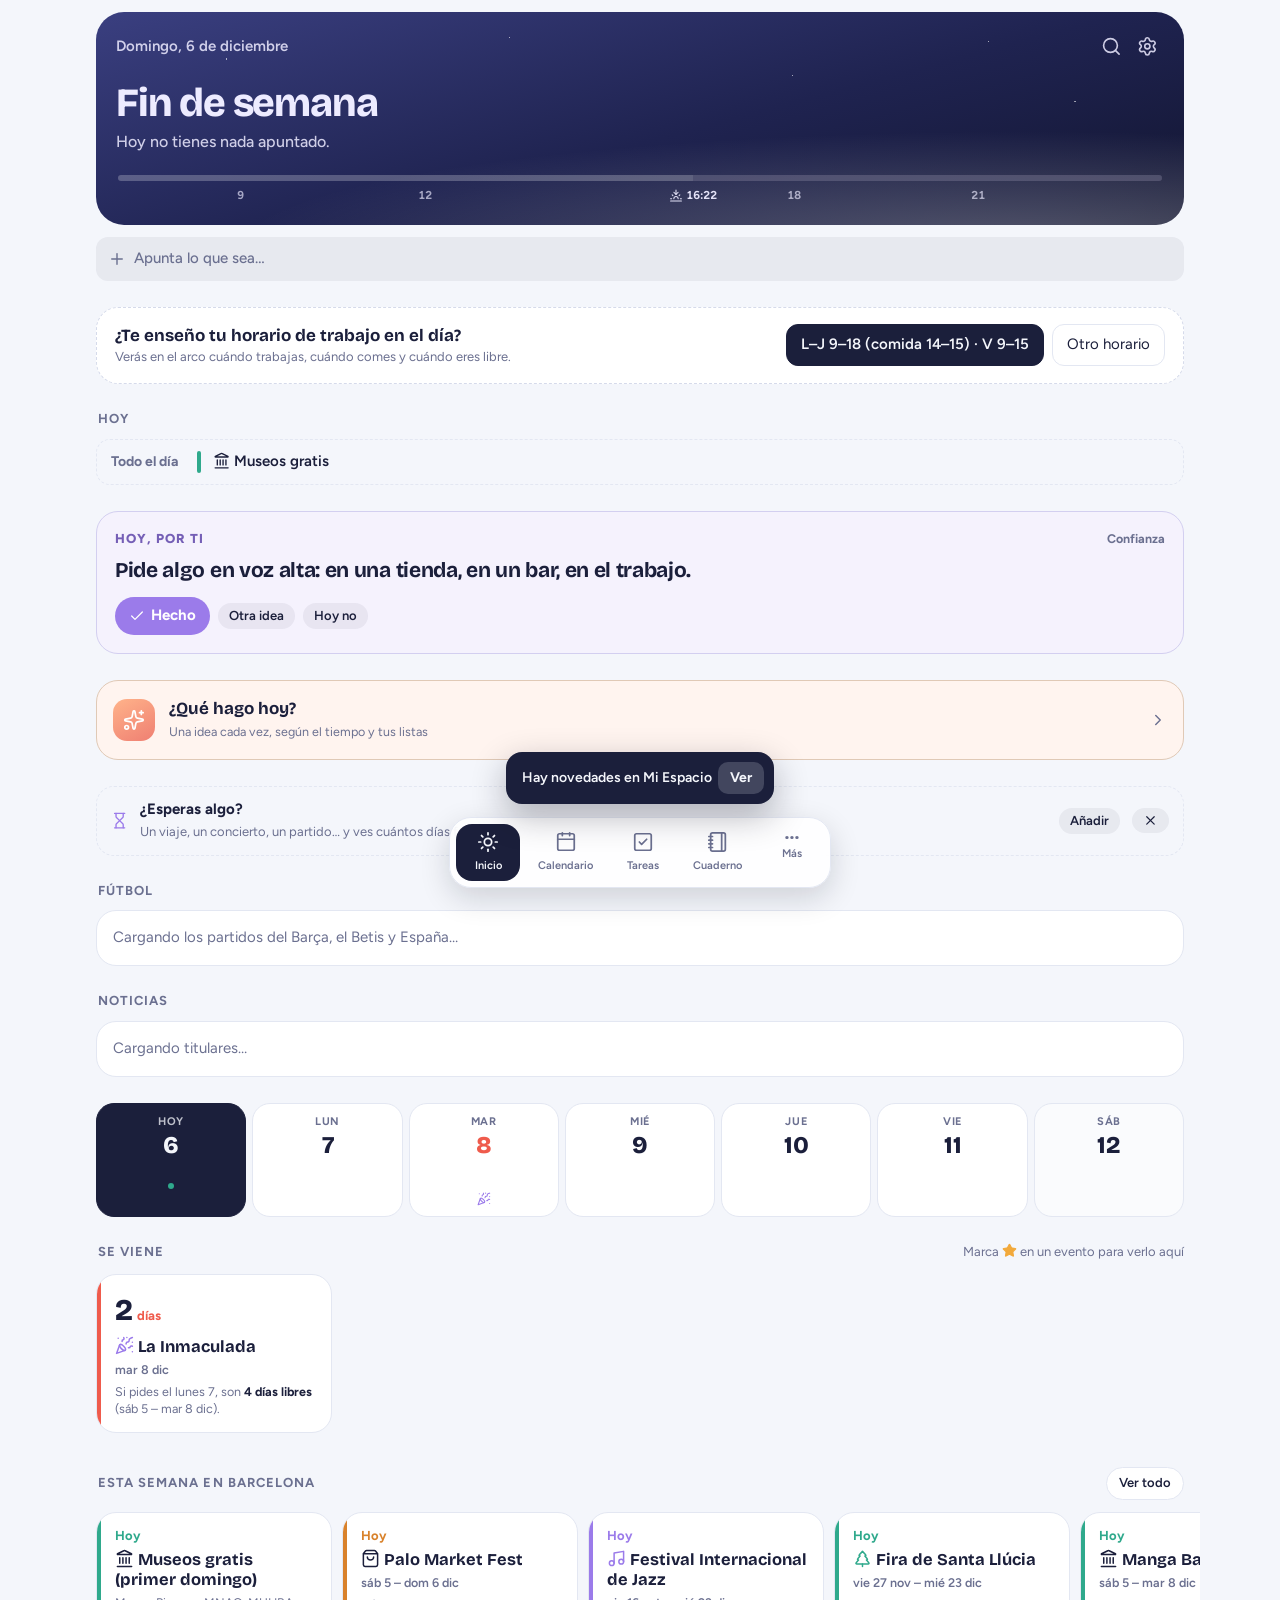
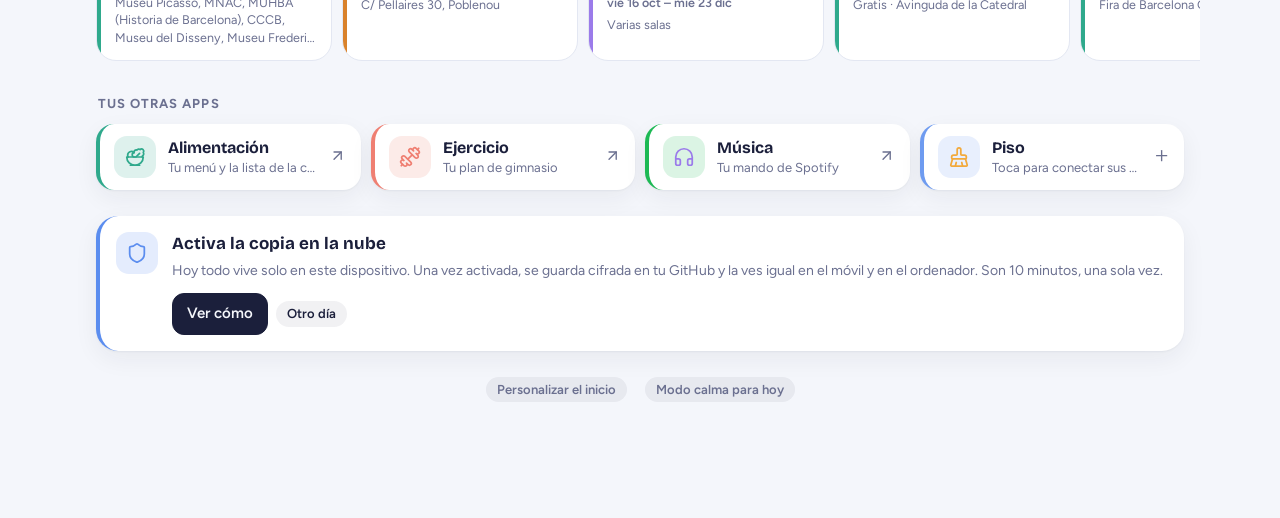
==== commit 0110c22c: "Rumbo: ¿me lo puedo permitir?, huchas, cargos del mes y aviso de subidas; Mi Espacio: cierra el día," ====
--- a/index.html
+++ b/index.html
@@ -3,7 +3,7 @@
 <head>
 <meta charset="utf-8">
 <meta name="viewport" content="width=device-width, initial-scale=1, viewport-fit=cover">
-<!-- Seguridad: la página solo puede conectarse a GitHub (para sincronizar, y lo que sube va cifrado), a Open-Meteo (el tiempo de tu ciudad) al Supabase de la app del piso, a Wikipedia (efemérides) y a la agenda abierta del Ayuntamiento de Barcelona. -->
+<!-- Seguridad: la página solo puede conectarse a GitHub (para sincronizar, y lo que sube va cifrado) y a los servicios públicos que usa (tiempo, Wikipedia, fútbol, noticias, agenda de Barcelona…). -->
 <meta http-equiv="Content-Security-Policy" content="default-src 'self' file:; script-src 'self' file: 'unsafe-inline'; style-src 'self' 'unsafe-inline'; img-src 'self' data: blob: https:; connect-src 'self' https://api.github.com https://gist.githubusercontent.com https://api.open-meteo.com https://geocoding-api.open-meteo.com https://*.supabase.co https://api.wikimedia.org https://ntfy.sh https://site.api.espn.com https://feeds.elpais.com https://www.elperiodico.com https://api.rss2json.com https://api.tvmaze.com https://es.wikipedia.org https://en.wikipedia.org https://opendata-ajuntament.barcelona.cat; form-action 'none'; base-uri 'none'">
 <meta name="referrer" content="no-referrer">
 <link rel="manifest" href="manifest.json">
@@ -13,198 +13,13 @@
 <meta name="apple-mobile-web-app-capable" content="yes">
 <meta name="apple-mobile-web-app-title" content="Mi Espacio">
 <title>Mi Espacio</title>
-<style>
-:root{
-  --bg:#f6f4ef; --card:#ffffff; --ink:#1f2328; --muted:#6b6f76; --line:#e6e2d9;
-  --accent:#2f7d6d; --accent-soft:#dcefe9; --warm:#b7791f; --warm-soft:#fbf0dc;
-  --blue:#3b6ea5; --blue-soft:#e3ecf6; --bar:#cfd8d4; --shadow:0 1px 2px rgba(0,0,0,.05),0 4px 16px rgba(0,0,0,.04);
-}
-@media (prefers-color-scheme: dark){ :root:not([data-theme="light"]){
-  --bg:#141619; --card:#1d2024; --ink:#e8e6e1; --muted:#9aa0a6; --line:#2c3035;
-  --accent:#5fbfa9; --accent-soft:#1f3632; --warm:#e0a94f; --warm-soft:#3a2f1c;
-  --blue:#7fa8d6; --blue-soft:#1f2a38; --bar:#34403c; --shadow:none;
-}}
-:root[data-theme="dark"]{
-  --bg:#141619; --card:#1d2024; --ink:#e8e6e1; --muted:#9aa0a6; --line:#2c3035;
-  --accent:#5fbfa9; --accent-soft:#1f3632; --warm:#e0a94f; --warm-soft:#3a2f1c;
-  --blue:#7fa8d6; --blue-soft:#1f2a38; --bar:#34403c; --shadow:none;
-}
-*{box-sizing:border-box}
-html,body{margin:0;background:var(--bg);color:var(--ink);font:15px/1.45 system-ui,-apple-system,"Segoe UI",Roboto,sans-serif;-webkit-text-size-adjust:100%}
-.wrap{max-width:760px;margin:0 auto;padding:16px 16px 96px}
-header{display:flex;align-items:center;justify-content:space-between;gap:12px;margin:4px 0 14px}
-h1{font-size:20px;margin:0;letter-spacing:-.01em}
-h2{font-size:16px;margin:0 0 10px}
-h3{font-size:14px;margin:14px 0 6px;color:var(--muted);font-weight:600;text-transform:uppercase;letter-spacing:.04em}
-.muted{color:var(--muted)} .small{font-size:13px}
-.card{background:var(--card);border:1px solid var(--line);border-radius:16px;padding:16px;margin:0 0 12px;box-shadow:var(--shadow)}
-.big{font-size:44px;font-weight:700;letter-spacing:-.02em;line-height:1.05;font-variant-numeric:tabular-nums}
-.num{font-variant-numeric:tabular-nums;white-space:nowrap}
-.row{display:flex;justify-content:space-between;align-items:baseline;gap:12px;padding:7px 0;border-bottom:1px solid var(--line)}
-.row:last-child{border-bottom:0}
-.row .l{min-width:0;overflow:hidden;text-overflow:ellipsis}
-.pill{display:inline-block;padding:2px 9px;border-radius:99px;font-size:12px;background:var(--accent-soft);color:var(--accent);font-weight:600}
-.pill.warm{background:var(--warm-soft);color:var(--warm)} .pill.blue{background:var(--blue-soft);color:var(--blue)}
-.note{border-radius:12px;padding:12px 14px;margin:8px 0;background:var(--accent-soft)}
-.note.warm{background:var(--warm-soft)} .note.blue{background:var(--blue-soft)}
-.note > b.t{display:block;margin-bottom:2px}
-button,.btn{font:inherit;border:1px solid var(--line);background:var(--card);color:var(--ink);padding:9px 14px;border-radius:10px;cursor:pointer}
-button.primary,.btn.primary{background:var(--accent);border-color:var(--accent);color:#fff;font-weight:600}
-button:focus-visible,input:focus-visible,select:focus-visible{outline:2px solid var(--accent);outline-offset:2px}
-input,select{font:inherit;color:var(--ink);background:var(--bg);border:1px solid var(--line);border-radius:10px;padding:8px 10px;max-width:100%}
-nav{position:fixed;left:0;right:0;bottom:0;background:var(--card);border-top:1px solid var(--line);display:flex;justify-content:center;padding:6px 6px calc(6px + env(safe-area-inset-bottom));z-index:5}
-nav .in{display:flex;gap:2px;max-width:760px;width:100%;justify-content:space-around}
-nav button{border:0;background:none;padding:6px 2px;border-radius:10px;font-size:10.5px;color:var(--muted);display:flex;flex-direction:column;align-items:center;gap:1px;flex:1;min-width:0}
-nav button span{font-size:19px;line-height:1.2}
-nav button.on{color:var(--accent);background:var(--accent-soft)}
-.bar{height:10px;border-radius:99px;background:var(--line);overflow:hidden}
-.bar i{display:block;height:100%;background:var(--accent);border-radius:99px}
-.bar i.warm{background:var(--warm)}
-.chart{display:flex;align-items:flex-end;gap:6px;height:150px;padding-top:8px}
-.chart .c{flex:1;display:flex;flex-direction:column;align-items:center;gap:4px;min-width:0;height:100%;justify-content:flex-end}
-.chart .stk{width:100%;max-width:38px;display:flex;flex-direction:column-reverse;border-radius:6px 6px 2px 2px;overflow:hidden}
-.chart .stk i{display:block}
-.chart small{font-size:10px;color:var(--muted);white-space:nowrap}
-.legend{display:flex;gap:14px;flex-wrap:wrap;font-size:12px;color:var(--muted);margin-top:8px}
-.legend i{display:inline-block;width:10px;height:10px;border-radius:3px;margin-right:5px;vertical-align:-1px}
-.drop{border:2px dashed var(--line);border-radius:16px;padding:22px;text-align:center;cursor:pointer}
-.drop.over{border-color:var(--accent);background:var(--accent-soft)}
-.tx{display:grid;grid-template-columns:1fr auto;gap:2px 10px;padding:9px 0;border-bottom:1px solid var(--line)}
-.tx .d{font-size:12px;color:var(--muted)}
-.tx select{font-size:12px;padding:3px 6px;border-radius:8px;max-width:190px}
-.pos{color:var(--accent)}
-.grid2{display:grid;grid-template-columns:1fr 1fr;gap:10px}
-.kpi{background:var(--bg);border-radius:12px;padding:10px 12px}
-.kpi b{display:block;font-size:20px;font-variant-numeric:tabular-nums}
-.hidden{display:none!important}
-.nb-entry{display:flex;align-items:center;gap:12px;text-decoration:none;color:inherit;padding:14px 16px}
-body.nbmode .wrap{max-width:1180px;padding:0 0 60px}
-body.nbmode .wrap>header,body.nbmode nav#nav{display:none!important}
-.nb-top{position:sticky;top:0;z-index:6;display:flex;align-items:center;gap:8px;padding:10px 16px;background:var(--bg);border-bottom:1px solid var(--line)}
-.nb-top button{padding:6px 10px}
-.nb-burger{display:none}
-.nb-body{display:flex;min-height:calc(100vh - 56px)}
-.nb-side{width:260px;flex:none;border-right:1px solid var(--line);padding:10px 8px;position:sticky;top:56px;align-self:flex-start;max-height:calc(100vh - 56px);overflow:auto}
-.nb-side-top input{width:100%;margin-bottom:8px}
-.nb-link{display:block;padding:6px 10px;border-radius:8px;color:inherit;text-decoration:none;font-size:14px}
-.nb-link.on,.nb-link:hover{background:var(--line)}
-.nb-sec{display:flex;justify-content:space-between;align-items:center;font-size:12px;font-weight:600;color:var(--muted);text-transform:uppercase;letter-spacing:.04em;padding:14px 10px 4px}
-.nb-row{display:flex;align-items:center;gap:2px;border-radius:8px;font-size:14px}
-.nb-row:hover,.nb-row.on{background:var(--line)}
-.nb-row a{flex:1;min-width:0;padding:5px 4px;color:inherit;text-decoration:none;white-space:nowrap;overflow:hidden;text-overflow:ellipsis}
-.nb-tw,.nb-plus{border:0;background:none;padding:2px 6px;color:var(--muted);font-size:13px;min-width:22px}
-.nb-row .nb-plus{opacity:0}.nb-row:hover .nb-plus,.nb-row.on .nb-plus{opacity:1}
-.nb-main{flex:1;min-width:0;padding:10px 16px 80px}
-.nb-page{max-width:760px;margin:0 auto;padding-top:14px}
-.nb-crumbs a{color:inherit;text-decoration:none}
-.nb-headrow{display:flex;justify-content:space-between;align-items:center;margin-top:10px}
-.nb-icon{font-size:44px;line-height:1;border:0;background:none;padding:4px}
-.nb-title{font-size:34px;line-height:1.15;margin:6px 0 14px;outline:none;letter-spacing:-.01em}
-[data-ph]:empty:before{content:attr(data-ph);color:var(--muted);opacity:.6;pointer-events:none}
-.nb-txt[data-ph]:empty:before{opacity:0}
-.nb-txt[data-ph]:focus:empty:before,.blk:only-child .nb-txt[data-ph]:empty:before{opacity:.6}
-.blk{position:relative;display:flex;align-items:flex-start;gap:6px;padding:2px 0 2px 26px}
-.nb-hdl{position:absolute;left:0;top:4px;width:22px;text-align:center;color:var(--muted);cursor:pointer;opacity:0;font-size:13px;user-select:none;border-radius:4px}
-.blk:hover .nb-hdl,.blk:focus-within .nb-hdl{opacity:.8}
-@media (hover:none){.nb-hdl{opacity:.35}}
-.nb-txt{flex:1;min-width:0;outline:none;padding:3px 2px;white-space:pre-wrap;word-break:break-word;line-height:1.55}
-.nb-txt a{color:var(--blue)}
-.nb-txt code{background:var(--line);border-radius:4px;padding:0 4px;font-size:.92em}
-.blk-h1 .nb-txt{font-size:26px;font-weight:700;margin-top:14px}
-.blk-h2 .nb-txt{font-size:21px;font-weight:700;margin-top:12px}
-.blk-h3 .nb-txt{font-size:17px;font-weight:700;margin-top:8px}
-.blk-h1 .nb-hdl{top:20px}.blk-h2 .nb-hdl{top:16px}.blk-h3 .nb-hdl{top:10px}
-.blk-todo input{margin-top:7px;width:17px;height:17px;flex:none}
-.blk-todo.done .nb-txt{text-decoration:line-through;color:var(--muted)}
-.nb-bul{min-width:18px;text-align:right;padding-top:3px;flex:none}
-.blk-quote .nb-txt{border-left:3px solid var(--ink);padding-left:12px}
-.blk-callout{background:var(--warm-soft);border-radius:10px;padding:10px 12px 10px 34px;margin:4px 0}
-.blk-callout .nb-hdl{left:4px}
-.blk-divider hr{flex:1;border:0;border-top:1px solid var(--line);margin:12px 0}
-.blk-page a{padding:4px 2px;color:inherit;text-decoration:none;font-weight:500}
-.nb-add{color:var(--muted);padding:8px 26px;cursor:text;font-size:14px}
-.nb-pop{position:absolute;z-index:70;background:var(--card);border:1px solid var(--line);border-radius:12px;box-shadow:0 8px 30px rgba(0,0,0,.18);padding:6px;max-height:320px;overflow:auto;width:260px}
-.nb-pop button{display:flex;align-items:center;gap:8px;width:100%;border:0;background:none;text-align:left;padding:7px 8px;border-radius:8px;font-size:14px}
-.nb-pop button.on,.nb-pop button:hover{background:var(--line)}
-.nb-mi{width:26px;text-align:center;font-weight:700;color:var(--muted)}
-.nb-emojis{display:grid;grid-template-columns:repeat(8,1fr);width:300px}
-.nb-emojis button{justify-content:center;font-size:20px;padding:6px 0}
-.nb-cards{display:grid;grid-template-columns:repeat(auto-fill,minmax(150px,1fr));gap:10px}
-.nb-card{display:flex;flex-direction:column;gap:4px;align-items:flex-start;text-align:left;padding:12px;border:1px solid var(--line);border-radius:12px;background:var(--card);color:inherit;text-decoration:none;cursor:pointer;font:inherit}
-.nb-card:hover{border-color:var(--accent)}
-.nb-modal{position:fixed;inset:0;background:rgba(0,0,0,.45);z-index:65;display:flex;align-items:center;justify-content:center;padding:16px}
-.nb-modal-in{background:var(--card);border-radius:16px;padding:18px;max-width:620px;width:100%;max-height:90vh;overflow:auto}
-.nb-veil{position:fixed;inset:0;background:rgba(0,0,0,.35);z-index:7}
-@media (max-width:820px){
-  .nb-burger{display:inline-block}
-  .nb-side{position:fixed;top:0;left:0;bottom:0;z-index:8;background:var(--card);max-height:none;height:100vh;height:100dvh;transform:translateX(-105%);transition:transform .2s ease;width:280px;padding-top:16px}
-  .nb-side.open{transform:none}
-  .nb-row .nb-plus{opacity:1}
-  .nb-title{font-size:28px}
-}
-@media (prefers-reduced-motion:reduce){.nb-side{transition:none}}
-.grid2 > *{min-width:0}
-input[type=range],input[type=checkbox]{accent-color:var(--accent)}
-.grid2 input{width:100%}
-nav button{white-space:nowrap;overflow:hidden}
-nav .in{gap:0}
-.why summary{font-size:12px;padding:4px 0}
-.why div{background:var(--bg);border-radius:10px;padding:10px 12px;margin-top:4px}
-details summary{cursor:pointer;color:var(--muted);font-size:13px;padding:6px 0}
-.toolbar{display:flex;gap:8px;flex-wrap:wrap;align-items:center;margin-bottom:10px}
-.seg{display:flex;gap:6px;overflow-x:auto;padding-bottom:4px;margin-bottom:8px;scrollbar-width:none}
-.seg button{white-space:nowrap;padding:6px 12px;font-size:13px;border-radius:99px}
-.seg button.on{background:var(--ink);color:var(--bg);border-color:var(--ink)}
-label.f{display:block;margin:10px 0}
-label.f > span{display:block;font-size:13px;color:var(--muted);margin-bottom:4px}
-body.locked .wrap,body.locked nav{visibility:hidden}
-.lock{position:fixed;inset:0;background:var(--bg);z-index:50;display:flex;align-items:center;justify-content:center;padding:16px}
-.lockbox{text-align:center;max-width:300px;width:100%}
-.dots{display:flex;gap:16px;justify-content:center;margin:18px 0 8px}
-.dots i{width:14px;height:14px;border-radius:50%;border:2px solid var(--muted)}
-.dots i.on{background:var(--ink);border-color:var(--ink)}
-.dots.shake{animation:shake .35s}
-@keyframes shake{25%{transform:translateX(-8px)}75%{transform:translateX(8px)}}
-@media (prefers-reduced-motion:reduce){.dots.shake{animation:none}}
-.pad{display:grid;grid-template-columns:repeat(3,72px);gap:14px;justify-content:center;margin:18px 0}
-.pad button{width:72px;height:72px;border-radius:50%;font-size:26px;font-weight:500;padding:0}
-.pad button:active{background:var(--accent-soft)}
-.scan{position:fixed;inset:0;background:rgba(0,0,0,.85);z-index:60;display:flex;flex-direction:column;align-items:center;justify-content:center;gap:14px;padding:16px;color:#fff}
-.scan video{width:min(90vw,420px);border-radius:16px;background:#000}
-.qr{background:#fff;padding:12px;border-radius:12px;display:inline-block;line-height:0}
-.qr img,.qr svg{width:220px;height:220px;image-rendering:pixelated}
-@media (max-width:420px){.big{font-size:38px}.grid2{grid-template-columns:1fr 1fr}}
-</style>
+<link rel="stylesheet" href="base.css">
 <link rel="stylesheet" href="hub.css">
 </head>
 <body class="hubmode">
 <div class="wrap">
-  <header>
-    <div style="display:flex;align-items:center;gap:10px"><button id="btnHome" class="homebtn" aria-label="Volver al inicio" title="Volver al inicio">‹</button><div><h1>Mi Dinero</h1><div id="syncst" class="small muted"></div></div></div>
-    <div style="display:flex;gap:8px"><button id="btnImport" class="primary">＋ Extractos</button><button id="btnCfg" class="homebtn" aria-label="Ajustes de Mi Dinero" title="Ajustes de Mi Dinero">⚙️</button></div>
-    <input id="file" type="file" multiple accept=".xlsx,.xls,.csv" class="hidden">
-  </header>
-
-  <div id="empty" class="card hidden">
-    <h2>Empieza aquí</h2>
-    <p>Arrastra tus extractos o pulsa el botón:</p>
-    <div class="drop" id="drop">📄 <b>BBVA</b>: Excel de movimientos (.xlsx)<br>📄 <b>Revolut</b>: extracto en CSV<br><span class="muted small">Puedes cargarlos todos a la vez. Si repites un archivo, no se duplica nada.</span></div>
-    <p class="small muted">🔒 Todo se procesa en este dispositivo. Si activas la sincronización, lo que sube a tu GitHub va cifrado con tu contraseña.</p>
-    <p><button id="goSync">📱 ¿Ya la usas en otro dispositivo? Vincular</button></p>
-    <p class="small muted">Lo que cargues se queda guardado; la próxima vez solo tienes que añadir los extractos nuevos.</p>
-  </div>
-
   <main id="app"><div class="boot" aria-hidden="true"><div class="boot-sky"></div><div class="boot-row"><i></i><i></i><i></i></div></div></main>
 </div>
-
-<div id="lock" class="lock hidden" role="dialog" aria-label="Bloqueo con PIN"><div class="lockbox">
-  <div style="font-size:34px">🔒</div><h2 id="locktitle" style="margin-top:6px">Introduce tu PIN</h2>
-  <div class="dots" id="dots"><i></i><i></i><i></i><i></i></div>
-  <div class="small muted" id="lockmsg" style="min-height:20px"></div>
-  <div class="pad" id="pad"><button data-k="1">1</button><button data-k="2">2</button><button data-k="3">3</button><button data-k="4">4</button><button data-k="5">5</button><button data-k="6">6</button><button data-k="7">7</button><button data-k="8">8</button><button data-k="9">9</button><span></span><button data-k="0">0</button><button data-k="del" aria-label="Borrar">⌫</button></div>
-  <button id="lockforgot" class="small" style="border:0;background:none;color:var(--muted)">He olvidado el PIN</button>
-  <button id="lockcancel" class="small hidden" style="border:0;background:none;color:var(--muted)">Cancelar</button>
-</div></div>
 <div id="scan" class="scan hidden"><video id="scanvideo" playsinline muted></video><div id="scanmsg"></div><button id="scanclose">Cerrar</button></div>
 
 <nav id="hubnav" class="hubnav hidden" aria-label="Apartados">
@@ -214,20 +29,13 @@
   <button data-hub="cuaderno"><b>▤</b>Cuaderno</button>
   <button data-hub="mas"><b class="ms-dots">•••</b>Más</button>
 </nav>
-<nav id="nav" class="hidden"><div class="in">
-  <button data-tab="hoy" class="on"><span>☀️</span>Hoy</button>
-  <button data-tab="prev"><span>🔮</span>Previsión</button>
-  <button data-tab="mes"><span>📅</span>Meses</button>
-  <button data-tab="hormiga"><span>🐜</span>Hormiga</button>
-  <button data-tab="fijos"><span>🔁</span>Fijos</button>
-  <button data-tab="movs"><span>🧾</span>Movim.</button>
-  <button data-tab="deudas"><span>🤝</span>Deudas</button>
-</div></nav>
 
 <script src="iconos-data.js"></script>
 <script src="iconos.js"></script>
 <script src="engine.js"></script>
 <script src="sync.js"></script>
+<script src="ui.js"></script>
+<script src="core.js"></script>
 <script src="cuaderno.js"></script>
 <script src="hub.js"></script>
 <script src="trabajo.js"></script>
@@ -250,910 +58,61 @@
 <script src="mejoras.js"></script>
 <script src="viajes.js"></script>
 <script src="mas2.js"></script>
+<script src="nuevo.js"></script>
 <script src="apple.js"></script>
 <script>
 'use strict';
-const KEY = 'midinero.v1';
-const DEFAULTS = { myName: '', family: '', savings: '', hormigaMax: 10, reserve: 70, payDay: '', goalCut: 30 };
-let S = load();
-let tab = 'inicio', cycleIdx = null, filterCat = '', search = '';
-
-function fresh() { return { txs: {}, balances: {}, settings: Object.assign({}, DEFAULTS), overrides: {}, fixedEnds: {}, debts: {}, pages: {}, events: {}, apple: {}, days: {}, _t: {} }; }
-function normalize(s) {
-  const f = fresh();
-  for (const k of Object.keys(f)) if (k !== 'settings') s[k] = s[k] || f[k];
-  s.settings = Object.assign({}, DEFAULTS, s.settings);
-  return s;
-}
-function load() {
-  try {
-    const s = JSON.parse(localStorage.getItem(KEY));
-    if (s && s.txs) {
-      if (!s._t) { // datos de antes de sincronizar: se marcan para que ganen a los valores por defecto de otro dispositivo
-        s._t = {};
-        for (const M of Sync.MAPS) for (const k of Object.keys(s[M] || {})) if (M !== 'settings' || String(s.settings[k]) !== String(DEFAULTS[k])) s._t[M + '/' + k] = 1;
-      }
-      return normalize(s);
-    }
-  } catch (e) {}
-  return fresh();
-}
-function save() { try { localStorage.setItem(KEY, JSON.stringify(S)); } catch (e) { alert('No he podido guardar en este navegador (¿modo privado?). Los datos se perderán al cerrar.'); } scheduleSync(); }
-// Cambia un valor y apunta cuándo, para que la sincronización sepa qué cambio es más nuevo.
-function set(M, k, v) { S[M][k] = v; S._t[M + '/' + k] = Date.now(); }
-
-// ---------- sincronización ----------
-const SKEY = 'midinero.sync'; // token y contraseña: solo en este dispositivo, nunca se suben ni se exportan
-function syncCfg() { try { return JSON.parse(localStorage.getItem(SKEY)) || {}; } catch (e) { return {}; } }
-function setSyncCfg(c) { try { localStorage.setItem(SKEY, JSON.stringify(c)); } catch (e) {} }
-let syncTimer = null, syncing = false, syncAgain = false, syncMsg = '';
-function scheduleSync() { const c = syncCfg(); if (!c.token || !c.pass) return; clearTimeout(syncTimer); syncTimer = setTimeout(doSync, 1500); }
-function paintSync() {
-  const c = syncCfg(), el = document.getElementById('syncst');
-  if (!el) return;
-  if (!c.token || !c.pass) { el.textContent = ''; return; }
-  el.textContent = syncing ? '☁️ Sincronizando…' : syncMsg || (c.last ? '☁️ Sincronizado ' + new Date(c.last).toLocaleString('es-ES', { day: 'numeric', month: 'short', hour: '2-digit', minute: '2-digit' }) : '');
-}
-async function doSync() {
-  const c = syncCfg();
-  if (!c.token || !c.pass) return;
-  if (syncing) { syncAgain = true; return; }
-  syncing = true; syncMsg = ''; paintSync();
-  try {
-    const r = await Sync.sync(S, c);
-    c.gistId = r.gistId; c.last = Date.now(); setSyncCfg(c);
-    if (r.changedLocal) { S = normalize(r.state); try { localStorage.setItem(KEY, JSON.stringify(S)); } catch (e) {} if (nbBusy()) nbPendingRender = true; else softRender(); }
-  } catch (e) { syncMsg = '⚠️ ' + e.message; }
-  syncing = false; paintSync();
-  if (tab === 'ajustes') { const el = document.getElementById('syncinfo'); if (el) el.innerHTML = syncInfo(); }
-  if (syncAgain) { syncAgain = false; doSync(); }
-}
-document.addEventListener('visibilitychange', () => { if (document.visibilityState === 'visible') doSync(); });
-
-const eur = (n, d) => (n < 0 ? '−' : '') + Math.abs(n).toLocaleString('es-ES', { minimumFractionDigits: d == null ? 2 : d, maximumFractionDigits: d == null ? 2 : d, useGrouping: 'always' }) + ' €';
-const eur0 = n => eur(n, 0);
-const esc = s => String(s).replace(/[&<>"']/g, c => ({ '&': '&amp;', '<': '&lt;', '>': '&gt;', '"': '&quot;', "'": '&#39;' }[c]));
-const fdate = s => { const [y, m, d] = s.split('-'); return `${+d}/${+m}`; };
-const fdateL = s => new Date(s + 'T12:00:00').toLocaleDateString('es-ES', { weekday: 'short', day: 'numeric', month: 'short' });
-const opts = () => ({ myName: S.settings.myName, family: String(S.settings.family || '').split(',').map(x => x.trim()).filter(Boolean), hormigaMax: +S.settings.hormigaMax || 10, payDay: +S.settings.payDay || 0, overrides: S.overrides, reserve: +S.settings.reserve || 0 });
-
-// ---------- importar ----------
-const $file = document.getElementById('file');
-document.getElementById('btnImport').onclick = () => $file.click();
-$file.onchange = () => { importFiles([...$file.files]); $file.value = ''; };
-const drop = document.getElementById('drop');
-drop.onclick = () => $file.click();
-['dragover', 'dragenter'].forEach(e => document.addEventListener(e, ev => { ev.preventDefault(); drop.classList.add('over'); }));
-['dragleave', 'drop'].forEach(e => document.addEventListener(e, ev => { ev.preventDefault(); drop.classList.remove('over'); }));
-document.addEventListener('drop', ev => importFiles([...ev.dataTransfer.files]));
-
-// Las librerías grandes (Excel, QR) se cargan solo cuando hacen falta: así la app abre al momento.
-const _libs = {};
-const lazyLib = src => _libs[src] || (_libs[src] = new Promise((ok, ko) => { const s = document.createElement('script'); s.src = src; s.onload = ok; s.onerror = () => { delete _libs[src]; ko(new Error('No se ha podido cargar ' + src)); }; document.head.appendChild(s); }));
-async function importFiles(files) {
-  const msgs = [];
-  for (const f of files) {
-    try {
-      let res;
-      if (/\.xlsx?$/i.test(f.name)) {
-        await lazyLib('vendor/xlsx.full.min.js');
-        const wb = XLSX.read(new Uint8Array(await f.arrayBuffer()), { type: 'array' });
-        const rows = XLSX.utils.sheet_to_json(wb.Sheets[wb.SheetNames[0]], { header: 1, raw: true, defval: '' });
-        res = Fin.parseBBVA(rows);
-      } else if (/\.csv$/i.test(f.name)) {
-        res = Fin.parseRevolut(await f.text());
-      } else if (/\.pdf$/i.test(f.name)) { msgs.push(`${f.name}: los PDF no se pueden leer bien. Descarga el Excel (BBVA) o el CSV (Revolut).`); continue; }
-      else { msgs.push(`${f.name}: formato no reconocido.`); continue; }
-      let added = 0;
-      for (const t of res.txs) { if (!S.txs[t.id]) added++; S.txs[t.id] = t; }
-      const bank = res.txs[0] ? res.txs[0].bank : '?';
-      if (res.balance != null && (!S.balances[bank] || res.balanceDate >= (S.balances[bank].date || ''))) set('balances', bank, { amount: res.balance, date: res.balanceDate });
-      msgs.push(`${bank}: ${res.txs.length} movimientos leídos, ${added} nuevos.`);
-    } catch (e) { msgs.push(`${f.name}: ${e.message}`); }
-  }
-  save(); render();
-  if (msgs.length) toast(msgs.join('\n'));
-}
-
-// ---------- render ----------
-let AN = null;
-const todayISO = () => { const d = new Date(); return new Date(d.getTime() - d.getTimezoneOffset() * 6e4).toISOString().slice(0, 10); };
-const fixedKey = r => r.shop + '|' + Math.round(r.amount);
-const fixedEnd = r => S.fixedEnds[fixedKey(r)] || '';
-const debtList = () => Object.values(S.debts).filter(Boolean);
-const debtLeft = d => Fin.round2(d.amount - (d.payments || []).reduce((a, p) => a + p.amount, 0));
-const FIN_TABS = ['hoy', 'prev', 'mes', 'hormiga', 'fijos', 'movs', 'deudas', 'guia', 'ajustes'];
-let financeUnlocked = false, pendingTab = null;
+// Mi Espacio. Tus cuentas viven aparte, en Rumbo (rumbo/), con su PIN; aquí no se ve ninguna cifra.
+const HUB = ['inicio', 'cal', 'tareas', 'cuaderno', 'apple', 'espacio', 'ciudad', 'noticias', 'viajes', 'mas'];
+function openRumbo(t) { location.href = 'rumbo/' + (t && t !== 'hoy' ? '#' + t : ''); }
 function render() {
-  if (FIN_TABS.includes(tab) && !financeUnlocked) { pendingTab = tab; tab = 'inicio'; if (!lockMode) lock(S.settings.pinHash ? 'enter' : 'create'); }
-  const txs = Object.values(S.txs);
-  const has = txs.length > 0;
-  const HUB = ['inicio', 'cal', 'tareas', 'cuaderno', 'apple', 'espacio', 'ciudad', 'noticias', 'viajes', 'mas'];
-  const needsData = !has && !['deudas', 'ajustes', ...HUB].includes(tab);
-  const hubMode = HUB.includes(tab);
+  if (FIN_TABS.includes(tab)) { const t = tab; tab = 'inicio'; return openRumbo(t); }
+  if (!HUB.includes(tab)) tab = 'inicio';
   document.body.classList.toggle('nbmode', tab === 'cuaderno');
-  document.body.classList.toggle('hubmode', hubMode);
-  document.getElementById('hubnav').classList.toggle('hidden', !hubMode);
+  document.body.classList.add('hubmode');
+  document.getElementById('hubnav').classList.remove('hidden');
   document.querySelectorAll('#hubnav [data-hub]').forEach(b => b.classList.toggle('on', b.dataset.hub === tab));
-  document.getElementById('empty').classList.toggle('hidden', !needsData);
-  document.getElementById('nav').classList.toggle('hidden', hubMode || (!has && !debtList().length && tab === 'hoy'));
-  document.querySelectorAll('#nav button').forEach(b => b.classList.toggle('on', b.dataset.tab === tab));
-  const app = document.getElementById('app');
   paintSync();
-  AN = has ? Fin.analyze(txs, opts()) : null;
-  if (AN) {
-    // Fijos con fecha de fin (p. ej. un seguro que no renuevas): fuera del cálculo cuando acaban.
-    AN.recurringAll = AN.recurring;
-    AN.recurring = AN.recurring.filter(r => !fixedEnd(r) || fixedEnd(r) >= todayISO());
-    AN.pendingFixed = AN.pendingFixed.filter(r => !fixedEnd(r) || fixedEnd(r) >= todayISO());
-    if (cycleIdx == null || cycleIdx >= AN.cycles.length) cycleIdx = AN.cycles.length - 1;
-  }
-  app.innerHTML = needsData ? '' : ({ hoy: vHoy, mes: vMes, hormiga: vHormiga, fijos: vFijos, movs: vMovs, deudas: vDeudas, ajustes: vAjustes, guia: vGuia, prev: vPrev, cuaderno: vCuaderno, inicio: vInicio, cal: vCal, apple: vApple, espacio: vEspacio, ciudad: vCiudad, tareas: vTareas, noticias: vNoticias, viajes: vViajes, mas: vMas })[tab]();
+  document.getElementById('app').innerHTML = ({ cuaderno: vCuaderno, inicio: vInicio, cal: vCal, apple: vApple, espacio: vEspacio, ciudad: vCiudad, tareas: vTareas, noticias: vNoticias, viajes: vViajes, mas: vMas })[tab]();
   bind();
 }
 const goTab = t => { tab = t; render(); scrollTo(0, 0); };
-document.querySelectorAll('#nav button').forEach(b => b.onclick = () => goTab(b.dataset.tab));
-document.getElementById('btnCfg').onclick = () => goTab('ajustes');
-document.getElementById('btnHome').onclick = () => goTab('inicio');
 document.querySelectorAll('#hubnav [data-hub]').forEach(b => b.onclick = () => goTab(b.dataset.hub));
-document.querySelectorAll('#hubnav [data-palette]').forEach(b => b.onclick = () => openPalette());
-document.getElementById('goSync').onclick = () => goTab('ajustes');
-
-function lastDataDate() { return AN.list[AN.list.length - 1].date; }
-function daysOld() { return Fin.daysBetween(new Date(lastDataDate()), new Date(new Date().toISOString().slice(0, 10))); }
-
-// ---------- contexto y consejos ----------
-const isVar = t => (Fin.CATS[t.cat] || {}).type === 'var';
-const addD = (iso, n) => { const d = new Date(iso + 'T12:00:00'); d.setDate(d.getDate() + n); return new Date(d.getTime() - d.getTimezoneOffset() * 6e4).toISOString().slice(0, 10); };
-const why = (txt) => `<details class="why"><summary>¿Qué es esto?</summary><div class="small">${txt}</div></details>`;
-
-// Ritmo de gasto del día a día en las últimas 4 semanas con datos.
-function recentRate() {
-  const last = lastDataDate(), from = addD(last, -27);
-  const sum = AN.list.filter(t => isVar(t) && t.date >= from && t.date <= last).reduce((a, t) => a - t.amt, 0);
-  return Fin.round2(sum / 28);
-}
-// Saldo más bajo de BBVA en cada mes completo (el momento justo antes de cobrar).
-function minBalances() {
-  return AN.cycles.filter(c => !c.partial).map(c => { const b = c.txs.filter(t => t.bank === 'BBVA' && t.bal != null).map(t => t.bal); return { label: c.label, min: b.length ? Math.min(...b) : null, open: c.open }; }).filter(x => x.min != null);
-}
-function upcoming(A, days) {
-  const today = todayISO(), until = addD(today, days), out = [];
-  for (const r of AN.pendingFixed) {
-    const t = new Date(today + 'T12:00:00');
-    let d = new Date(t.getFullYear(), t.getMonth(), Math.min(r.day, 28));
-    if (d.toISOString().slice(0, 10) < today) d = new Date(t.getFullYear(), t.getMonth() + 1, Math.min(r.day, 28));
-    const iso = new Date(d.getTime() - d.getTimezoneOffset() * 6e4).toISOString().slice(0, 10);
-    if (iso <= until) out.push({ date: iso, what: r.shop, amount: -r.amount, icon: Fin.CATS[r.cat].icon });
-  }
-  for (const d of debtList()) if (debtLeft(d) > 0 && d.due && d.due <= until) out.push({ date: d.due, what: (d.dir === 'debo' ? 'Pagar a ' : 'Te paga ') + d.who, amount: d.dir === 'debo' ? -debtLeft(d) : debtLeft(d), icon: '🤝' });
-  if (A.nextPay <= until) out.push({ date: A.nextPay, what: 'Nómina (aprox.)', amount: null, icon: '💼' });
-  return out.sort((a, b) => a.date < b.date ? -1 : 1);
-}
-function weekCard(A) {
-  const today = new Date(todayISO() + 'T12:00:00');
-  const mon = addD(todayISO(), -((today.getDay() + 6) % 7));
-  if (lastDataDate() < mon) return '';
-  const spent = AN.list.filter(t => isVar(t) && t.date >= mon).reduce((a, t) => a - t.amt, 0);
-  const cap = Math.max(0, A.perWeek);
-  return `<div class="card"><h2>Esta semana</h2>
-    <div style="display:flex;justify-content:space-between;align-items:baseline"><span>Llevas <b>${eur0(spent)}</b> de ${eur0(cap)}</span><span class="small muted">datos hasta el ${fdate(lastDataDate())}</span></div>
-    <div class="bar" style="margin-top:8px"><i class="${spent > cap ? 'warm' : ''}" style="width:${Math.min(100, cap ? spent / cap * 100 : 0)}%"></i></div>
-    <div class="small muted" style="margin-top:6px">${spent <= cap ? `Te quedan ${eur0(cap - spent)} hasta el domingo.` : `Te has pasado ${eur0(spent - cap)}. No pasa nada: el número de “Hoy” ya se ha ajustado para el resto del mes.`}</div></div>`;
-}
-function projectionCard(A) {
-  const rate = spendModel().mean;
-  const end = A.free - rate * A.days;
-  const msg = end >= 0
-    ? `Si sigues como las últimas 8 semanas (≈ ${eur0(rate)}/día), llegarías al cobro con unos <b>${eur0(end)}</b> de margen. 👌`
-    : `Si sigues como las últimas 8 semanas (≈ ${eur0(rate)}/día), te faltarían unos <b>${eur0(-end)}</b> antes de cobrar, y la cuenta se quedaría en negativo. Para llegar justo, baja a unos <b>${eur(Math.max(0, A.perDay))}/día</b> (${eur0(Math.max(0, rate - A.perDay))} menos al día). Es lo que ha pasado otros meses, pero este puede ser distinto: el número de arriba ya lo tiene en cuenta.`;
-  const up = upcoming(A, 14);
-  return `<div class="card"><h2>🔮 Cómo llegarás a fin de mes</h2><div class="note ${end < 0 ? 'warm' : ''}"><span>${msg}</span></div>
-    ${up.length ? `<h3>Próximos 14 días</h3>${up.map(u => `<div class="row"><span class="l">${u.icon} ${fdateL(u.date)} · ${esc(u.what)}</span><span class="num ${u.amount > 0 ? 'pos' : ''}">${u.amount == null ? '' : eur(u.amount)}</span></div>`).join('')}` : ''}
-    <button data-go="prev" class="primary" style="margin-top:8px">🔮 Ver la previsión completa</button>
-    ${why('La previsión coge lo que te queda libre (arriba) y le resta lo que sueles gastar al día. Solo es una estimación: si cambias el ritmo, cambia.')}</div>`;
-}
-
-function tipsPersonal() {
-  const tips = [], n = AN.full.length || 1;
-  const pays = AN.list.filter(t => t.cat === 'Nómina').map(t => t.amt).sort((a, b) => a - b);
-  const med = pays[Math.floor(pays.length / 2)] || 0;
-  const extra = AN.list.filter(t => t.cat === 'Nómina' && t.amt > med * 1.5);
-  if (extra.length) tips.push({ t: '💶 Las pagas extra', d: `El ${extra.map(t => fdate(t.date) + '/' + t.date.slice(2, 4)).join(', ')} cobraste ${extra.map(t => eur0(t.amt)).join(', ')} (unos ${eur0(extra[0].amt - med)} más de lo normal). La próxima vez, decide antes de cobrarla qué parte va al colchón: con la mitad ya lo empiezas.` });
-  const aeat = AN.list.filter(t => t.amt > 0 && /aeat|hacienda|agencia tributaria/i.test(t.desc + ' ' + t.kind));
-  if (aeat.length) tips.push({ t: '🧾 Devolución de Hacienda', d: `En ${new Date(aeat[0].date + 'T12:00:00').toLocaleDateString('es-ES', { month: 'long' })} te devolvieron ${eur0(aeat[0].amt)}. Es dinero que no cuenta en tu mes normal: un buen destino es el colchón o quitarte el negativo.` });
-  const top = AN.hormiga[0];
-  if (top) {
-    const per = top.n / n, avg = top.total / top.n, save = per / 3 * avg * 12;
-    tips.push({ t: `🥐 ${esc(top.shop)}: tu sitio número 1`, d: `Vas unas ${Math.round(per)} veces al mes (${eur(avg)} cada vez). Si quitas 1 de cada 3 visitas, sin dejar de ir, ahorras unos <b>${eur0(save)} al año</b>.` });
-  }
-  const bz = AN.full.flatMap(c => c.txs).filter(t => t.cat === 'Bizums enviados' && /sin concepto/i.test(t.kind) && t.amt <= -30);
-  if (bz.length) tips.push({ t: '💸 Bizums grandes sin concepto', d: `Hay ${bz.length} Bizums enviados de 30 € o más sin concepto (unos ${eur0(bz.reduce((a, t) => a - t.amt, 0) / n)}/mes). Si alguno es dinero que te tienen que devolver, apúntalo en <b>Deudas</b> para que no se te olvide.` });
-  const serv = AN.list.filter(t => /servicios del piso/i.test(t.shop));
-  if (serv.length && Fin.daysBetween(new Date(serv[serv.length - 1].date), new Date(todayISO())) > 60) tips.push({ t: '🏠 Servicios del piso', d: `El último pago fue el ${fdate(serv[serv.length - 1].date)}. Si se pagan cada varios meses, puede que tengas una factura acumulada: pregunta cuánto es y apúntala en <b>Deudas › Debo yo</b> para que se descuente del número de “Hoy”.` });
-  const fam = AN.full.reduce((a, c) => a + (c.byCat['Ayuda familiar'] || 0), 0) / n;
-  if (fam > 20) tips.push({ t: '🤝 La ayuda familiar', d: `De media te entran ${eur0(fam)} al mes de ayuda familiar. No es nada malo. Un objetivo realista es que pase a ser un extra y no algo que necesitas para llegar a fin de mes.` });
-  for (const r of AN.recurring.filter(r => fixedEnd(r))) tips.push({ t: `🎯 Cuando acabe ${esc(r.shop)}`, d: `Desde ${new Date(addD(fixedEnd(r), 1) + 'T12:00:00').toLocaleDateString('es-ES', { month: 'long', year: 'numeric' })} tendrás ${eur(r.amount)} libres al mes. Si justo después de cobrar los pasas a una hucha, en un año son ${eur0(r.amount * 12)} sin notarlo, porque ya estabas acostumbrado a no tenerlos.` });
-  const subs = AN.subs.filter(s => s.active && s.cat === 'Suscripciones');
-  if (subs.length) tips.push({ t: '🔁 Repaso de suscripciones', d: `Pagas ${eur(subs.reduce((a, s) => a + s.amount, 0))}/mes en suscripciones. Ponte un recordatorio cada 3 meses para mirar si las sigues usando todas.` });
-  const food = AN.full.reduce((a, c) => a + (c.byCat['Súper y tiendas de barrio'] || 0) + (c.byCat['Comida fuera'] || 0) + (c.byCat['Cafés y panaderías'] || 0), 0) / n;
-  tips.push({ t: '🍳 La comida, resuelta', d: `Entre súper, cafés y comer fuera se te van unos <b>${eur0(-food)}/mes</b>. El plan de comidas con una compra grande a la semana sale por unos 45-55 €/semana (≈ 200-240 €/mes). Casi todo lo hormiga son visitas al súper o a la panadería del día a día: con la nevera llena bajan solas. <a href="https://4l3jandro23.github.io/plan-alimentacion/" target="_blank" rel="noopener">Abrir mi plan de comidas</a>` });
-  return tips;
-}
-const TIPS_GENERAL = [
-  { t: '⏳ La regla de las 24 horas', d: 'Si algo cuesta más de 30 € y no es necesario, espera un día. Si al día siguiente lo sigues queriendo, cómpralo tranquilo. La mitad de las veces se te pasa.' },
-  { t: '🐷 Huchas de Revolut con redondeo', d: 'En Revolut puedes crear una hucha y activar el redondeo: cada compra se redondea al euro y la diferencia va a la hucha. Con tus ~100 compras al mes, son unos 50 € al mes sin esfuerzo.' },
-  { t: '📋 Lista antes de salir', d: 'Antes de bajar al súper, apunta lo que te falta. Una visita con lista sustituye a tres visitas a por “una cosa”.' },
-  { t: '💚 Gasta en lo que te importa', d: 'No se trata de dejar de disfrutar. Elige 2 o 3 cosas que de verdad te alegran (quedar con amigos, un buen café el finde…) y recorta en lo que haces por inercia.' },
-  { t: '📆 Los fijos, nada más cobrar', d: 'Ya pagas el alquiler justo al cobrar, y funciona. Haz lo mismo con el ahorro: si esperas a “lo que sobre”, nunca sobra.' },
-  { t: '🛟 Qué es un colchón', d: 'Un colchón es dinero aparte para imprevistos (una factura, el móvil roto…). Con uno de un mes de fijos, un imprevisto deja de ser un agobio y deja de mandarte al descubierto.' },
-  { t: '😮‍💨 Si un mes se te va', d: 'Pasa. No lo compenses con un mes de “no gasto nada”, que acaba en rebote. Sigue con el número de “Hoy”: se recalcula solo y lo reparte en los días que quedan.' },
-  { t: '🔄 Actualiza una vez por semana', d: 'Con cargar los extractos el domingo basta para que la previsión y el número de “Hoy” sean fiables. Son 2 minutos.' },
-];
-function dailyTip() {
-  const all = tipsPersonal().concat(TIPS_GENERAL);
-  const day = Math.floor(Date.now() / 864e5);
-  return all[day % all.length];
-}
-function planSteps() {
-  const mins = minBalances().filter(x => !x.open);
-  const lastMin = mins.length ? mins[mins.length - 1].min : null;
-  const fixed = AN.recurring.reduce((a, r) => a + r.amount, 0);
-  const goal = Math.round(fixed / 50) * 50;
-  const saved = +S.settings.savings || 0;
-  const cur = AN.current, avgH = AN.avg.hormiga, capH = avgH * (1 - S.settings.goalCut / 100);
-  const elapsed = Math.max(1, Fin.daysBetween(new Date(cur.start), new Date(lastDataDate())) + 1);
-  const hPace = cur.days ? cur.hormiga / elapsed * cur.days : 0;
-  const ending = AN.recurring.filter(r => fixedEnd(r));
-  const step = (ok, t, d) => `<div class="row" style="align-items:flex-start"><span style="font-size:20px;line-height:1.2">${ok ? '✅' : '⬜'}</span><span style="flex:1"><b>${t}</b><br><span class="small muted">${d}</span></span></div>`;
-  return step(lastMin != null && lastMin >= 0, '1. Llegar al día de cobro sin bajar de 0', lastMin == null ? 'Carga el Excel de BBVA para verlo.' : lastMin >= 0 ? `El mes pasado lo conseguiste (mínimo ${eur0(lastMin)}). ¡Sigue así!` : `El mes pasado la cuenta bajó hasta ${eur0(lastMin)}. Es el paso más importante: sigue el número de “Hoy”.`)
-    + step(elapsed >= 7 && hPace <= capH, `2. Hormiga por debajo de ${eur0(capH)} al mes`, elapsed < 7 ? `Aún es pronto para saberlo (llevas ${elapsed} día${elapsed === 1 ? '' : 's'} de mes con datos). Tu media es ${eur0(avgH)}.` : `Este mes vas camino de ${eur0(hPace)} (tu media es ${eur0(avgH)}).`)
-    + step(saved >= goal, `3. Un colchón de ${eur0(goal)} (un mes de fijos)`, `<label>Tengo ahorrado aparte: <input type="number" data-set="savings" value="${esc(S.settings.savings || '')}" placeholder="0" style="width:90px;padding:3px 6px"> €</label><div class="bar" style="margin-top:6px"><i style="width:${Math.min(100, saved / goal * 100)}%"></i></div>`)
-    + (ending.length ? step(false, '4. Lo que se libera, a la hucha', ending.map(r => `${esc(r.shop)}: ${eur(r.amount)}/mes desde ${fdate(addD(fixedEnd(r), 1))}`).join(' · ') + '. Pásalo a la hucha nada más cobrar.') : '');
-}
-function vGuia() {
-  return `<div class="card"><h2>🧭 Tu plan, paso a paso</h2><p class="small muted" style="margin-top:0">Uno detrás de otro. No hace falta hacerlo todo a la vez.</p>${planSteps()}</div>
-  <div class="card"><h2>🔎 Consejos con tus números</h2>${tipsPersonal().map(i => `<div class="note ${i.tone || ''}"><b class="t">${i.t}</b>${i.d}</div>`).join('')}</div>
-  <div class="card"><h2>💡 Consejos que funcionan</h2>${TIPS_GENERAL.map(i => `<div class="note blue"><b class="t">${i.t}</b>${i.d}</div>`).join('')}</div>
-  <div class="card"><h2>📖 Qué significa cada cosa</h2>
-    <div class="row"><span><b>Mes</b>: aquí va de una nómina a la siguiente, no del 1 al 30. Así cuadra con tu dinero de verdad.</span></div>
-    <div class="row"><span><b>Fijos</b>: lo que se cobra solo cada mes (alquiler, préstamo, seguros, suscripciones).</span></div>
-    <div class="row"><span><b>Día a día</b>: todo lo demás: súper, comer fuera, ocio, ropa…</span></div>
-    <div class="row"><span><b>Hormiga</b>: compras de menos de ${S.settings.hormigaMax} € en súper, cafés, comida y ocio. Pequeñas, pero muchas.</span></div>
-    <div class="row"><span><b>Descubierto</b>: cuando la cuenta baja de 0 y el banco te adelanta el dinero, cobrándote intereses.</span></div>
-    <div class="row"><span><b>Colchón</b>: ahorro aparte solo para imprevistos, para no tener que tirar de descubierto.</span></div>
-  </div>`;
-}
-function minBalCard() {
-  const m = minBalances().filter(x => !x.open);
-  if (!m.length) return '';
-  const max = Math.max(1, ...m.map(x => Math.abs(x.min)));
-  return `<div class="card"><h2>Saldo más bajo antes de cobrar</h2>
-    <div class="chart" style="height:130px;align-items:center">${m.map(x => `<div class="c" style="justify-content:center"><small class="num">${eur0(x.min)}</small><div style="height:90px;width:100%;max-width:38px;display:flex;flex-direction:column;justify-content:center"><div style="height:45px;display:flex;align-items:flex-end">${x.min > 0 ? `<i style="display:block;width:100%;height:${x.min / max * 45}px;background:var(--accent);border-radius:4px 4px 0 0"></i>` : ''}</div><div style="height:1px;background:var(--muted)"></div><div style="height:45px">${x.min < 0 ? `<i style="display:block;width:100%;height:${-x.min / max * 45}px;background:var(--warm);border-radius:0 0 4px 4px"></i>` : ''}</div></div><small>${esc(x.label.slice(0, 3))}</small></div>`).join('')}</div>
-    <div class="small muted" style="margin-top:6px">Lo más bajo que llegó la cuenta de BBVA cada mes. Por debajo de la línea es descubierto. El objetivo es que todas las barras queden por encima.</div></div>`;
-}
-
-// ---- PREVISIÓN ----
-let simDaily = null, simHorizon = 'mes', simExtra = '', simExtraDate = '', simFamily = false;
-const WD = ['lunes', 'martes', 'miércoles', 'jueves', 'viernes', 'sábados', 'domingos'];
-const dow = iso => (new Date(iso + 'T12:00:00').getDay() + 6) % 7;
-const monthLen = iso => { const d = new Date(iso + 'T12:00:00'); return new Date(d.getFullYear(), d.getMonth() + 1, 0).getDate(); };
-
-// Cómo gastas cada día de la semana (últimas 8 semanas con datos).
-function spendModel() {
-  const last = lastDataDate(), from = addD(last, -55);
-  const wd = [0, 0, 0, 0, 0, 0, 0], cats = {};
-  let total = 0, horm = 0;
-  for (const t of AN.list) if (isVar(t) && t.date >= from && t.date <= last) {
-    const v = -t.amt; wd[dow(t.date)] += v; total += v; if (t.hormiga) horm += v; cats[t.cat] = (cats[t.cat] || 0) + v;
-  }
-  const rate = wd.map(x => x / 8), mean = total / 56 || 1;
-  return { rate, mean, weights: rate.map(r => r / mean), hormShare: total ? horm / total : 0, cats: Object.entries(cats).map(([k, v]) => [k, v / total]).sort((a, b) => b[1] - a[1]) };
-}
-function typicalPay() {
-  const p = AN.list.filter(t => t.cat === 'Nómina').map(t => t.amt).sort((a, b) => a - b);
-  return p.length ? p[Math.floor(p.length / 2)] : 0;
-}
-function payDays(n) {
-  const out = [AN.current.end];
-  const adj = iso => { const w = dow(iso); return w === 5 ? addD(iso, -1) : w === 6 ? addD(iso, -2) : iso; };
-  let d = new Date(AN.current.end + 'T12:00:00');
-  for (let i = 1; i < n; i++) {
-    const m = new Date(d.getFullYear(), d.getMonth() + i, 1);
-    const day = Math.min(AN.payDay || 28, new Date(m.getFullYear(), m.getMonth() + 1, 0).getDate());
-    out.push(adj(new Date(Date.UTC(m.getFullYear(), m.getMonth(), day)).toISOString().slice(0, 10)));
-  }
-  return out;
-}
-// Simula día a día. daily = gasto medio diario del día a día (se reparte según cómo gastas cada día de la semana).
-function simulate(daily, horizonEnd, opt) {
-  opt = opt || {};
-  const model = spendModel();
-  const start = Object.values(S.balances).reduce((a, b) => a + (b ? b.amount : 0), 0);
-  const d0 = Object.values(S.balances).map(b => b.date).sort().pop() || lastDataDate();
-  const pays = payDays(5), pay = typicalPay();
-  const famAvg = opt.family ? Math.max(0, AN.full.reduce((a, c) => a + (c.byCat['Ayuda familiar'] || 0), 0) / (AN.full.length || 1)) : 0;
-  const pendingLeft = AN.pendingFixed.map(r => Object.assign({}, r));
-  const active = (r, iso) => !fixedEnd(r) || fixedEnd(r) >= iso;
-  let bal = start, min = { v: start, d: d0 }, firstNeg = null;
-  const points = [{ d: d0, v: start }], events = [];
-  for (let d = addD(d0, 1); d <= horizonEnd; d = addD(d, 1)) {
-    const dom = +d.slice(8), ml = monthLen(d);
-    const hit = r => Math.min(r.day, ml) === dom;
-    if (d < AN.current.end) {
-      const lastDay = d === addD(AN.current.end, -1); // lo pendiente que no cae antes del cobro se cobra igualmente este mes
-      const firstDay = d === addD(d0, 1);
-      const payDom = AN.payDay || 28;
-      // Lo que se paga justo al cobrar (alquiler…) sale en cuanto empieza el mes, no a final.
-      for (let i = pendingLeft.length - 1; i >= 0; i--) { const r = pendingLeft[i]; if ((hit(r) || lastDay || (firstDay && r.day >= payDom - 3 && Fin.daysBetween(new Date(AN.current.start), new Date(d)) <= 6)) && active(r, d)) { bal -= r.amount; events.push({ d, what: r.shop, amt: -r.amount, bal }); pendingLeft.splice(i, 1); } }
-    } else {
-      for (const r of AN.recurringAll) if (hit(r) && active(r, d)) { bal -= r.amount; events.push({ d, what: r.shop, amt: -r.amount, bal }); }
-    }
-    if (pays.includes(d) && pay) { bal += pay; events.push({ d, what: 'Nómina', amt: pay, bal, pay: true }); if (famAvg) { bal += famAvg; } }
-    for (const x of debtList()) if (x.dir === 'debo' && debtLeft(x) > 0 && x.due === d) { bal -= debtLeft(x); events.push({ d, what: 'Pagar a ' + x.who, amt: -debtLeft(x), bal }); }
-    if (opt.extra && opt.extraDate === d) { bal -= opt.extra; events.push({ d, what: 'Gasto extra', amt: -opt.extra, bal }); }
-    bal -= daily * model.weights[dow(d)];
-    points.push({ d, v: bal });
-    if (bal < min.v) min = { v: bal, d };
-    if (bal < 0 && !firstNeg) firstNeg = d;
-  }
-  // pendientes cuyo día ya pasó en el mes (se cobran igualmente antes del cobro)
-  return { points, events, end: bal, min, firstNeg, start, d0, model, pays };
-}
-function cycleOutlook(daily) {
-  const pays = payDays(4), pay = typicalPay(), model = spendModel(), out = [];
-  for (let i = 0; i < 3; i++) {
-    const s = pays[i], e = pays[i + 1], days = Fin.daysBetween(new Date(s), new Date(e));
-    const charge = r => { const sd = new Date(s + 'T12:00:00'); const m = r.day >= sd.getDate() ? sd.getMonth() : sd.getMonth() + 1; const c = new Date(Date.UTC(sd.getFullYear(), m, Math.min(r.day, 28))); return c.toISOString().slice(0, 10); };
-    const fixed = AN.recurringAll.filter(r => !fixedEnd(r) || fixedEnd(r) >= charge(r)).reduce((a, r) => a + r.amount, 0);
-    const label = new Date(addD(s, 6) + 'T12:00:00').toLocaleDateString('es-ES', { month: 'long' });
-    const sustain = (pay - fixed - (+S.settings.reserve || 0)) / days;
-    out.push({ label, s, e, days, pay, fixed, variable: daily * days, net: pay - fixed - daily * days, sustain });
-  }
-  return out;
-}
-function chartSVG(series, pays) {
-  const all = series.flatMap(s => s.points.map(p => p.v));
-  let lo = Math.min(0, ...all), hi = Math.max(0, ...all);
-  const pad = (hi - lo) * 0.08 || 50; lo -= pad; hi += pad;
-  const n = series[0].points.length - 1 || 1, W = Math.max(280, Math.min(700, (document.getElementById('app').clientWidth || 600) - 34)), H = W < 450 ? 180 : 220;
-  const x = i => i / n * W, y = v => H - (v - lo) / (hi - lo) * H;
-  const path = pts => pts.map((p, i) => (i ? 'L' : 'M') + x(i).toFixed(1) + ' ' + y(p.v).toFixed(1)).join(' ');
-  const ticks = [lo + pad, 0, hi - pad].filter((v, i, a) => a.indexOf(v) === i);
-  const dates = series[0].points.map(p => p.d);
-  const payMarks = pays.map(pd => dates.indexOf(pd)).filter(i => i > 0);
-  const months = dates.map((d, i) => ({ d, i })).filter(o => o.d.slice(8) === '01' && x(o.i) > 44 && x(o.i) < W - 44);
-  return `<svg viewBox="-4 -8 ${W + 8} ${H + 30}" style="width:100%;height:auto;display:block" role="img" aria-label="Previsión de saldo día a día">
-    <rect x="0" y="${y(0)}" width="${W}" height="${Math.max(0, H - y(0))}" style="fill:var(--warm-soft)" opacity=".7"/>
-    <line x1="0" x2="${W}" y1="${y(0)}" y2="${y(0)}" style="stroke:var(--muted)" stroke-width="1"/>
-    <text x="4" y="${y(0) - 4}" font-size="11" style="fill:var(--muted)">0 €</text>
-    ${payMarks.map(i => `<line x1="${x(i)}" x2="${x(i)}" y1="0" y2="${H}" style="stroke:var(--accent)" stroke-dasharray="3 4" opacity=".6"/><text x="${x(i) + 3}" y="10" font-size="11" style="fill:var(--accent)">💼 cobro</text>`).join('')}
-    ${months.map(o => `<text x="${x(o.i)}" y="${H + 16}" font-size="11" style="fill:var(--muted)" text-anchor="middle">${new Date(o.d + 'T12:00:00').toLocaleDateString('es-ES', { month: 'short' })}</text>`).join('')}
-    <text x="0" y="${H + 16}" font-size="11" style="fill:var(--muted)">${fdate(dates[0])}</text>
-    <text x="${W}" y="${H + 16}" font-size="11" style="fill:var(--muted)" text-anchor="end">${fdate(dates[dates.length - 1])}</text>
-    ${series.map(s => `<path d="${path(s.points)}" fill="none" style="stroke:${s.color}" stroke-width="${s.w || 2.5}" ${s.dash ? 'stroke-dasharray="6 5"' : ''} stroke-linejoin="round" stroke-linecap="round"/>`).join('')}
-    ${series.filter(s => s.markMin).map(s => { const i = s.points.findIndex(p => p.d === s.min.d); return i < 0 ? '' : `<circle cx="${x(i)}" cy="${y(s.min.v)}" r="5" style="fill:${s.color}"/><text x="${Math.min(W - 80, Math.max(0, x(i) - 40))}" y="${Math.min(H - 4, y(s.min.v) + 18)}" font-size="12" font-weight="700" style="fill:${s.color}">${eur0(s.min.v)}</text>`; }).join('')}
-  </svg>`;
-}
-function vPrev() {
-  const o = opts();
-  const owe = debtList().filter(d => d.dir === 'debo' && debtLeft(d) > 0 && (!d.due || d.due <= AN.current.end));
-  const A = Fin.dailyAllowance(AN, S.balances, Object.assign({}, o, { extra: owe.reduce((a, d) => a + debtLeft(d), 0) }));
-  const model = spendModel();
-  const usual = Math.round(model.mean);
-  const plan = Math.max(0, Math.floor(A.perDay));
-  if (simDaily == null) simDaily = usual;
-  const horizonEnd = simHorizon === 'mes' ? addD(AN.current.end, -1) : addD(payDays(4)[3], -1);
-  const extra = +String(simExtra).replace(',', '.') || 0;
-  const eo = { extra, extraDate: simExtraDate || addD(todayISO(), 3), family: simFamily };
-  const base = simulate(usual, horizonEnd, { family: simFamily });
-  const sim = simulate(simDaily, horizonEnd, eo);
-  const endLabel = simHorizon === 'mes' ? `el día antes de cobrar (${fdateL(horizonEnd)})` : `el ${fdateL(horizonEnd)}`;
-  const same = simDaily === usual && !extra;
-  const head = sim.firstNeg
-    ? `<div class="note warm"><b class="t">Con ${eur0(simDaily)}/día, el ${fdateL(sim.firstNeg)} la cuenta bajaría de 0</b>Llegaría hasta <b>${eur0(sim.min.v)}</b> (${fdateL(sim.min.d)}). Para no bajar de 0 este mes, el día a día tendría que quedarse en unos <b>${eur(Math.max(0, A.perDay))}/día</b>.</div>`
-    : `<div class="note"><b class="t">Con ${eur0(simDaily)}/día no bajas de 0 👏</b>Lo más bajo sería <b>${eur0(sim.min.v)}</b> (${fdateL(sim.min.d)}) y ${endLabel} tendrías unos <b>${eur0(sim.end)}</b>.</div>`;
-  const wdMax = model.rate.indexOf(Math.max(...model.rate)), wdMin = model.rate.indexOf(Math.min(...model.rate));
-  const out = cycleOutlook(simDaily);
-  const monthVar = simDaily * Math.max(1, Fin.daysBetween(new Date(sim.d0), new Date(AN.current.end)));
-  const keyEvents = sim.events.filter(e => e.d <= horizonEnd).slice(0, simHorizon === 'mes' ? 20 : 40);
-  return `<div class="card"><h2>🔮 Cómo será tu mes</h2>
-    <div class="seg"><button data-hz="mes" class="${simHorizon === 'mes' ? 'on' : ''}">Hasta el cobro</button><button data-hz="3m" class="${simHorizon === '3m' ? 'on' : ''}">Próximos 3 meses</button></div>
-    ${head}
-    ${chartSVG([
-      ...(same ? [] : [{ points: base.points, color: 'var(--muted)', w: 2, dash: true }]),
-      { points: sim.points, color: sim.firstNeg ? 'var(--warm)' : 'var(--accent)', min: sim.min, markMin: true }
-    ], sim.pays)}
-    <div class="legend">${same ? '' : `<span><i style="background:var(--muted)"></i>Como hasta ahora (${eur0(usual)}/día)</span>`}<span><i style="background:${sim.firstNeg ? 'var(--warm)' : 'var(--accent)'}"></i>Tu simulación (${eur0(simDaily)}/día)</span><span><i style="background:var(--warm-soft)"></i>Zona de negativo</span></div>
-    <div class="small muted" style="margin-top:6px">Empieza en tu saldo del ${fdate(sim.d0)} (${eur0(sim.start)}) y va restando tus fijos en su día y el día a día. ${simFamily ? 'Incluye la ayuda familiar media.' : 'No cuenta la ayuda familiar.'}</div>
-  </div>
-  <div class="card"><h2>🎚️ ¿Qué pasaría si…?</h2>
-    <label class="f"><span>Gasto del día a día: <b id="simv">${eur0(simDaily)}</b> al día (≈ <span id="simw">${eur0(simDaily * 7)}</span>/semana)</span><input type="range" id="simd" min="5" max="${Math.max(60, usual + 10)}" step="1" value="${simDaily}" style="width:100%"></label>
-    <div class="toolbar"><button data-sim="${usual}">Como hasta ahora · ${eur0(usual)}</button><button data-sim="${plan}">El plan · ${eur0(plan)}</button><button data-sim="${Math.round(usual - model.mean * model.hormShare * 0.3)}">Hormiga −30 % · ${eur0(usual - model.mean * model.hormShare * 0.3)}</button><button data-sim="${Math.round(usual - model.mean * model.hormShare * 0.5)}">Hormiga −50 % · ${eur0(usual - model.mean * model.hormShare * 0.5)}</button></div>
-    <div class="grid2" style="margin-top:6px"><label class="f"><span>Un gasto extra puntual (€)</span><input id="simx" type="text" inputmode="decimal" value="${esc(simExtra)}" placeholder="ej. 60"></label>
-    <label class="f"><span>¿Qué día?</span><input id="simxd" type="date" value="${esc(eo.extraDate)}"></label></div>
-    <label class="small"><input type="checkbox" id="simfam" ${simFamily ? 'checked' : ''}> Contar la ayuda familiar media</label>
-  </div>
-  ${simHorizon === '3m' ? `<div class="card"><h2>📆 Los próximos 3 meses</h2>
-    ${out.map(m => `<div style="padding:8px 0;border-bottom:1px solid var(--line)"><div style="display:flex;justify-content:space-between"><b>${esc(m.label.charAt(0).toUpperCase() + m.label.slice(1))}</b><b class="num ${m.net >= 0 ? 'pos' : ''}">${m.net >= 0 ? '+' : ''}${eur0(m.net)}</b></div>
-      <div class="small muted">Nómina ${eur0(m.pay)} − fijos ${eur0(m.fixed)} − día a día ${eur0(m.variable)}. Para cuadrar: hasta <b>${eur0(Math.max(0, m.sustain))}/día</b>.</div></div>`).join('')}
-    <div class="small muted" style="margin-top:6px">${out.some(m => m.fixed < out[0].fixed) ? 'Cuando acaba Mapfre, los fijos bajan y cuadrar el mes es más fácil. ' : ''}El primer mes es el difícil porque empiezas con menos margen. Si no bajas de 0 en este, los siguientes son bastante más holgados.</div></div>` : ''}
-  <div class="card"><h2>🗓️ Días clave</h2>
-    ${keyEvents.map(e => `<div class="row"><span class="l">${e.pay ? '💼' : e.what.startsWith('Pagar') ? '🤝' : e.what === 'Gasto extra' ? '🛍️' : '📌'} ${fdateL(e.d)} · ${esc(e.what)}<br><span class="small muted">saldo previsto después: ${eur0(e.bal)}</span></span><span class="num ${e.amt > 0 ? 'pos' : ''}">${eur(e.amt)}</span></div>`).join('') || '<p class="small muted">No hay cargos previstos en este periodo.</p>'}
-  </div>
-  <div class="card"><h2>🧾 En qué se te irá este mes</h2><div class="small muted" style="margin-bottom:6px">Reparto de unos ${eur0(monthVar)} de día a día hasta el cobro, según cómo gastas normalmente.</div>
-    ${model.cats.slice(0, 7).map(([k, sh]) => `<div class="row"><span>${(Fin.CATS[k] || Fin.CATS.Otros).icon} ${esc(k)}</span><span class="num">${eur0(monthVar * sh)}</span></div>`).join('')}
-  </div>
-  <div class="card"><h2>📅 Tus días caros</h2>
-    <div class="chart" style="height:110px">${model.rate.map((r, i) => `<div class="c"><small class="num">${eur0(r)}</small><div class="stk"><i style="height:${r / Math.max(...model.rate) * 70}px;background:${i === wdMax ? 'var(--warm)' : 'var(--blue)'}"></i></div><small>${'LMXJVSD'[i]}</small></div>`).join('')}</div>
-    <div class="small" style="margin-top:8px">Los <b>${WD[wdMax]}</b> gastas de media ${eur0(model.rate[wdMax])}, y los ${WD[wdMin]} ${eur0(model.rate[wdMin])}. Si planificas el ${WD[wdMax]} (qué vas a hacer y cuánto quieres gastar), es donde más se nota.</div>
-    ${why('La previsión reparte tu gasto diario según lo que sueles gastar cada día de la semana en las últimas 8 semanas. Los fijos se restan el día del mes en que suelen cobrarse, y la nómina entra el día de cobro (si cae en finde, el viernes antes). Es una estimación: sirve para ver hacia dónde vas, no es exacta al euro.')}
-  </div>`;
-}
-function bindPrev() {
-  const $ = id => document.getElementById(id);
-  document.querySelectorAll('[data-hz]').forEach(el => el.onclick = () => { simHorizon = el.dataset.hz; render(); });
-  document.querySelectorAll('[data-sim]').forEach(el => el.onclick = () => { simDaily = Math.max(5, +el.dataset.sim); render(); });
-  if ($('simd')) {
-    $('simd').oninput = e => { $('simv').textContent = eur0(+e.target.value); $('simw').textContent = eur0(+e.target.value * 7); };
-    $('simd').onchange = e => { simDaily = +e.target.value; const y = scrollY; render(); scrollTo(0, y); };
-    $('simx').onchange = e => { simExtra = e.target.value; const y = scrollY; render(); scrollTo(0, y); };
-    $('simxd').onchange = e => { simExtraDate = e.target.value; const y = scrollY; render(); scrollTo(0, y); };
-    $('simfam').onchange = e => { simFamily = e.target.checked; const y = scrollY; render(); scrollTo(0, y); };
-  }
-}
-
-// ---- HOY ----
-function vHoy() {
-  const o = opts();
-  const owe = debtList().filter(d => d.dir === 'debo' && debtLeft(d) > 0);
-  const oweSoon = owe.filter(d => !d.due || d.due <= AN.current.end);
-  const A = Fin.dailyAllowance(AN, S.balances, Object.assign({}, o, { extra: oweSoon.reduce((a, d) => a + debtLeft(d), 0) }));
-  const owedMe = debtList().filter(d => d.dir === 'meDeben' && debtLeft(d) > 0).reduce((a, d) => a + debtLeft(d), 0);
-  const cur = AN.current;
-  const spentVar = cur.variable;
-  const budget = Math.max(0, cur.income - AN.recurring.reduce((a, r) => a + r.amount, 0) - o.reserve);
-  const old = daysOld();
-  const avgH = AN.avg.hormiga;
-  const capH = Math.round(avgH * (1 - S.settings.goalCut / 100) / 5) * 5;
-  const hNow = cur.hormiga;
-  const cycleDay = Fin.daysBetween(new Date(cur.start), new Date(lastDataDate())) + 1;
-  const cycleDays = cur.days;
-  let h = '';
-  if (!S.settings.myName) h += `<div class="note blue"><b class="t">Un ajuste rápido</b>En <b>Ajustes</b>, escribe tu nombre como sale en el banco y, si alguien de tu familia te pasa dinero, su nombre. Así separo tus traspasos entre cuentas y la ayuda familiar del resto.</div>`;
-  if (old > 6) h += `<div class="note blue"><b class="t">Tus datos son de hace ${old} días</b>Carga los extractos nuevos para que las cuentas sean de hoy.</div>`;
-  h += `<div class="card">
-    <div class="muted small">Hasta el próximo cobro (≈ ${fdateL(A.nextPay)}, ${A.days} días)</div>
-    <div class="big">${A.free > 0 ? eur(A.perDay) : eur(0)}<span style="font-size:18px;font-weight:600" class="muted"> / día</span></div>
-    <div style="margin-top:4px">${A.free > 0 ? `o sea, unos <b>${eur0(A.perWeek)} a la semana</b> para todo lo que no es fijo: súper, comer fuera, planes, caprichos.` : `Este mes el dinero ya está justo para los fijos. Prioriza lo básico y mira <b>Fijos</b> por si hay algo que recortar.`}</div>
-    <details style="margin-top:8px"><summary>¿De dónde sale este número?</summary>
-      ${Object.entries(S.balances).map(([b, v]) => `<div class="row"><span class="l">Saldo ${esc(b)} <span class="muted small">(${fdate(v.date)})</span></span><span class="num">${eur(v.amount)}</span></div>`).join('')}
-      ${AN.pendingFixed.map(r => `<div class="row"><span class="l muted">− ${esc(r.shop)} <span class="small">(sobre el día ${r.day})</span></span><span class="num muted">−${eur(r.amount)}</span></div>`).join('')}
-      ${oweSoon.map(d => `<div class="row"><span class="l muted">− Debes a ${esc(d.who)}${d.concept ? ' (' + esc(d.concept) + ')' : ''}</span><span class="num muted">−${eur(debtLeft(d))}</span></div>`).join('')}
-      <div class="row"><span class="l muted">− Apartado para imprevistos y servicios del piso</span><span class="num muted">−${eur(A.reserve)}</span></div>
-      <div class="row"><b>Libre hasta cobrar</b><b class="num">${eur(A.free)}</b></div>
-      ${owedMe > 0 ? `<div class="small muted" style="margin-top:6px">Te deben ${eur(owedMe)}. No lo cuento hasta que te lo paguen.</div>` : ''}
-    </details>
-  </div>`;
-  h += weekCard(A) + projectionCard(A);
-  h += `<div class="card"><h2>Este mes (${esc(cur.label)}) · día ${Math.min(cycleDay, cycleDays)} de ${cycleDays}</h2>
-    <div class="grid2">
-      <div class="kpi"><span class="muted small">Gasto variable</span><b>${eur0(spentVar)}</b><span class="small muted">media: ${eur0(AN.avg.variable)}/mes</span></div>
-      <div class="kpi"><span class="muted small">Compras hormiga</span><b>${eur0(hNow)}</b><span class="small muted">${cur.hormigaN} compras · objetivo ≤ ${eur0(capH)}</span></div>
-    </div>
-    <div style="margin-top:12px" class="small muted">Hormiga del mes frente a tu objetivo</div>
-    <div class="bar" style="margin-top:4px"><i class="${hNow > capH ? 'warm' : ''}" style="width:${Math.min(100, capH ? hNow / capH * 100 : 0)}%"></i></div>
-    <div class="small muted" style="margin-top:6px">Objetivo = tu media (${eur0(avgH)}) −${S.settings.goalCut}%. Lo puedes cambiar en Ajustes.</div>
-  </div>`;
-  const tip = dailyTip();
-  h += `<div class="card"><h2>💡 Consejo del día</h2><div class="note blue"><b class="t">${tip.t}</b>${tip.d}</div><button data-go="guia" class="primary" style="margin-top:4px">Ver tu plan y todos los consejos</button></div>`;
-  h += `<div class="card"><h2>Lo que dicen tus números</h2>${insights().map(i => `<div class="note ${i.tone || ''}"><b class="t">${i.t}</b>${i.d}</div>`).join('')}</div>`;
-  return h;
-}
-
-function insights() {
-  const out = [], full = AN.full, n = full.length || 1;
-  const hTop = AN.hormiga.slice(0, 3);
-  out.push({ tone: 'warm', t: `🐜 ${eur0(AN.avg.hormiga)} al mes en compras pequeñas`, d: `Son unas ${Math.round(AN.avg.hormigaN)} compras de menos de ${S.settings.hormigaMax} € al mes (${(AN.avg.hormigaN / 30).toLocaleString('es-ES', { maximumFractionDigits: 1 })} al día). Al año, unos <b>${eur0(AN.avg.hormiga * 12)}</b>. Donde más: ${hTop.map(x => `${esc(x.shop)} (${Math.round(x.n / n)} veces/mes, ${eur0(x.total / n)})`).join(', ')}.` });
-  // descubierto
-  const neg = full.map(c => { const b = c.txs.filter(t => t.bank === 'BBVA' && t.bal != null).map(t => t.bal); return b.length ? Math.min(...b) : 0; });
-  const negN = neg.filter(x => x < 0).length;
-  if (negN) {
-    const fees = AN.list.filter(t => t.cat === 'Comisiones del banco').reduce((a, t) => a - t.amt, 0);
-    const worst = Math.min(...neg);
-    out.push({ tone: 'warm', t: `🏦 La cuenta de BBVA se queda en negativo antes de cobrar`, d: `Ha pasado en ${negN} de los últimos ${full.length} meses, y la última vez llegó a <b>${eur0(worst)}</b>. Es un descubierto: el banco te adelanta dinero y te cobra por ello (llevas ${eur(fees)} en intereses y comisiones). El objetivo número 1 es llegar al día de cobro <b>sin bajar de 0</b>. El número de “Hoy” está pensado para eso.` });
-  }
-  const net = AN.avg.net;
-  const fam = full.reduce((a, c) => a + (c.byCat['Ayuda familiar'] || 0), 0) / n;
-  out.push({ tone: net < 0 ? 'warm' : '', t: net < 0 ? `📉 De media gastas ${eur0(-net)} más de lo que entra cada mes` : `📈 De media te sobran ${eur0(net)} al mes`, d: `Entran unos ${eur0(AN.avg.income)} al mes${fam > 1 ? ` (incluye ${eur0(fam)} de ayuda familiar)` : ''} y salen ${eur0(AN.avg.fixed)} en fijos + ${eur0(AN.avg.variable)} en el día a día. Con recortar solo la mitad de lo hormiga (${eur0(AN.avg.hormiga / 2)}) ${net < 0 && AN.avg.hormiga / 2 > -net ? 'ya cuadrarías el mes.' : 'ya se nota mucho.'}` });
-  for (const r of AN.recurring.filter(r => fixedEnd(r))) {
-    const d = new Date(fixedEnd(r) + 'T12:00:00');
-    const from = new Date(d.getFullYear(), d.getMonth() + 1, 1).toLocaleDateString('es-ES', { month: 'long', year: 'numeric' });
-    out.unshift({ t: `🎉 Desde ${from}, ${eur(r.amount)} más al mes`, d: `${esc(r.shop)} termina el ${d.toLocaleDateString('es-ES')}. Son <b>${eur0(r.amount * 12)} al año</b> que dejas de pagar. Lo ideal es que ese dinero sirva primero para no quedarte en negativo antes de cobrar.` });
-  }
-  const ended = s => AN.recurringAll.some(r => r.shop === s.shop && Math.round(r.amount) === Math.round(s.amount) && fixedEnd(r) && fixedEnd(r) < todayISO());
-  const subs = AN.subs.filter(s => s.active && !ended(s));
-  if (subs.length) out.push({ tone: 'blue', t: `🔁 Pagos automáticos: ${eur0(subs.reduce((a, s) => a + s.amount, 0))} al mes`, d: `${subs.map(s => `${esc(s.shop)} ${eur(s.amount)}`).join(' · ')}. Al año son ${eur0(subs.reduce((a, s) => a + s.yearly, 0))}. Mira en <b>Fijos</b> si todos te compensan.` });
-  const cats = {}; full.forEach(c => Object.entries(c.byCat).forEach(([k, v]) => { if ((Fin.CATS[k] || {}).type === 'var') cats[k] = (cats[k] || 0) - v / n; }));
-  const top = Object.entries(cats).sort((a, b) => b[1] - a[1]).slice(0, 3);
-  out.push({ t: '🧭 Tus 3 mayores gastos del día a día', d: top.map(([k, v]) => `${Fin.CATS[k].icon} ${esc(k)}: ${eur0(v)}/mes`).join('<br>') });
-  out.push({ tone: 'blue', t: '💡 Un truco que funciona', d: `Deja en Revolut solo el dinero de la semana (${eur0(Math.max(0, Fin.dailyAllowance(AN, S.balances, opts()).perWeek))}) y paga con esa tarjeta. Cuando se acaba, se acaba, y no tienes que ir sumando nada. Los fijos siguen saliendo de BBVA.` });
-  return out;
-}
-
-// ---- MESES ----
-function vMes() {
-  const cyc = AN.cycles, c = cyc[cycleIdx];
-  const maxV = Math.max(...cyc.map(x => x.spent), 1);
-  let h = minBalCard() + `<div class="card"><h2>Gasto por mes</h2><div class="chart">${cyc.map((x, i) => {
-    const hp = x.hormiga / maxV * 100, fp = x.fixed / maxV * 100, vp = (x.variable - x.hormiga) / maxV * 100;
-    return `<div class="c" data-cyc="${i}" style="cursor:pointer;${i === cycleIdx ? '' : 'opacity:.75'}"><small class="num">${eur0(x.spent)}</small><div class="stk"><i style="height:${fp * 1.1}px;background:var(--bar)"></i><i style="height:${vp * 1.1}px;background:var(--blue)"></i><i style="height:${hp * 1.1}px;background:var(--warm)"></i></div><small style="${i === cycleIdx ? 'color:var(--ink);font-weight:700' : ''}">${esc(x.label.slice(0, 3))}</small></div>`;
-  }).join('')}</div>
-  <div class="legend"><span><i style="background:var(--bar)"></i>Fijos</span><span><i style="background:var(--blue)"></i>Día a día</span><span><i style="background:var(--warm)"></i>Hormiga</span></div>
-  <div class="small muted" style="margin-top:6px">Cada “mes” va de una nómina a la siguiente. Toca una barra para ver el detalle.</div></div>`;
-  const prev = AN.full.filter(x => x !== c);
-  const avgCat = k => prev.length ? prev.reduce((a, x) => a + (x.byCat[k] || 0), 0) / prev.length : 0;
-  const rowsIn = Object.entries(c.byCat).filter(([k]) => Fin.CATS[k] && Fin.CATS[k].type === 'in').sort((a, b) => b[1] - a[1]);
-  const rowsOut = Object.entries(c.byCat).filter(([k]) => Fin.CATS[k] && Fin.CATS[k].type !== 'in').sort((a, b) => a[1] - b[1]);
-  const maxOut = Math.max(1, ...rowsOut.map(([, v]) => -v));
-  h += `<div class="card"><h2>${esc(c.label)} <span class="muted small">${fdate(c.start)} → ${fdate(c.end)}${c.open ? ' · en curso' : ''}</span></h2>
-    <div class="grid2"><div class="kpi"><span class="small muted">Entró</span><b>${eur0(c.income)}</b></div><div class="kpi"><span class="small muted">Salió</span><b>${eur0(c.spent)}</b></div></div>
-    <div class="note ${c.net < 0 ? 'warm' : ''}" style="margin-top:10px">${c.open ? 'Mes en curso.' : c.net < 0 ? `Faltaron <b>${eur0(-c.net)}</b>: salió más de lo que entró.` : `Sobraron <b>${eur0(c.net)}</b>. 👏`}</div>
-    <h3>Entradas</h3>${rowsIn.map(([k, v]) => `<div class="row"><span class="l">${Fin.CATS[k].icon} ${esc(k)}</span><span class="num pos">${eur(v)}</span></div>`).join('')}
-    <h3>Salidas</h3>${rowsOut.map(([k, v]) => { const a = -avgCat(k), diff = -v - a; return `<div style="padding:6px 0;border-bottom:1px solid var(--line);cursor:pointer" data-cat="${esc(k)}"><div style="display:flex;justify-content:space-between;gap:10px"><span>${Fin.CATS[k].icon} ${esc(k)}</span><span class="num">${eur(-v)}</span></div><div style="display:flex;gap:10px;align-items:center;margin-top:4px"><div class="bar" style="flex:1;height:6px"><i style="width:${-v / maxOut * 100}%;background:${Fin.CATS[k].type === 'fixed' ? 'var(--muted)' : 'var(--blue)'}"></i></div><span class="small muted num" style="min-width:92px;text-align:right">${prev.length && Math.abs(diff) > 5 && !c.open ? (diff > 0 ? '▲ ' : '▼ ') + eur0(Math.abs(diff)) + ' vs media' : ''}</span></div></div>`; }).join('')}
-  </div>`;
-  return h;
-}
-
-// ---- HORMIGA ----
-function vHormiga() {
-  const cut = +S.settings.goalCut;
-  const n = AN.full.length || 1;
-  const list = AN.hormiga;
-  const byCat = {}; list.forEach(x => byCat[x.cat] = (byCat[x.cat] || 0) + x.total);
-  const wd = [0, 0, 0, 0, 0, 0, 0], wdN = [0, 0, 0, 0, 0, 0, 0];
-  AN.full.flatMap(c => c.txs).filter(t => t.hormiga).forEach(t => { const d = (new Date(t.date + 'T12:00:00').getDay() + 6) % 7; wd[d] -= t.amt; wdN[d]++; });
-  const maxWd = Math.max(...wd, 1);
-  let h = `<div class="card"><h2>🐜 Gastos hormiga</h2>
-    <p class="small muted" style="margin-top:0">Compras de menos de ${S.settings.hormigaMax} € en súper, cafés, comida y ocio. Una a una no son nada, pero todas juntas suman mucho.</p>
-    ${why('Casi nadie se arruina por una compra grande: se va en el café, el bollo, la bebida o el “ya que paso”. Aquí no se trata de prohibírtelo, sino de verlo. Solo con verlo ya se reduce un poco, y con 2 o 3 cambios pequeños se nota mucho al año.')}
-    <div class="grid2"><div class="kpi"><span class="small muted">Al mes (media)</span><b>${eur0(AN.avg.hormiga)}</b><span class="small muted">${Math.round(AN.avg.hormigaN)} compras</span></div>
-    <div class="kpi"><span class="small muted">Al año</span><b>${eur0(AN.avg.hormiga * 12)}</b><span class="small muted">a este ritmo</span></div></div>
-    <label class="f" style="margin-top:14px"><span>Si las reduces un <b id="cutv">${cut}%</b>…</span><input type="range" id="cut" min="10" max="80" step="5" value="${cut}" style="width:100%"></label>
-    <div class="note">Ahorras <b id="cutm">${eur0(AN.avg.hormiga * cut / 100)}</b> al mes, <b id="cuty">${eur0(AN.avg.hormiga * 12 * cut / 100)}</b> al año. Sin dejar de ir: solo yendo menos veces.</div>
-  </div>`;
-  h += `<div class="card"><h2>Dónde se va</h2><div class="small muted" style="margin-bottom:6px">Media por mes (${n} meses completos)</div>
-    ${list.slice(0, 20).map(x => `<div class="row"><span class="l">${esc(x.shop)} <span class="small muted">· ${(x.n / n).toFixed(0)} veces/mes · ${eur(x.total / x.n)} cada vez</span></span><span class="num">${eur0(x.total / n)}</span></div>`).join('')}
-  </div>`;
-  h += `<div class="card"><h2>Por tipo</h2>${Object.entries(byCat).sort((a, b) => b[1] - a[1]).map(([k, v]) => `<div class="row"><span>${Fin.CATS[k].icon} ${esc(k)}</span><span class="num">${eur0(v / n)}/mes</span></div>`).join('')}</div>`;
-  h += `<div class="card"><h2>Qué días</h2><div class="chart" style="height:110px">${['L', 'M', 'X', 'J', 'V', 'S', 'D'].map((d, i) => `<div class="c"><small class="num">${eur0(wd[i] / n / 4.3)}</small><div class="stk"><i style="height:${wd[i] / maxWd * 70}px;background:var(--warm)"></i></div><small>${d}</small></div>`).join('')}</div><div class="small muted" style="margin-top:6px">Gasto hormiga medio en cada día de la semana.</div></div>`;
-  h += officeVsTele();
-  h += `<div class="card"><h2>Ideas que no son “prohíbete cosas”</h2>
-    <div class="note blue"><b class="t">Una sola compra al día en el súper del barrio</b>Si vas a por una cosa, piensa si te falta algo más y aprovecha. Pasar de 3 visitas a 1 recorta sin darte cuenta.</div>
-    <div class="note blue"><b class="t">El café o el bollo, en casa unos días</b>No hace falta dejarlo: si 2 de cada 5 días lo tomas en casa, ya es un 40 % menos.</div>
-    <div class="note blue"><b class="t">La compra grande hecha</b>Casi todo lo hormiga es comida. Si tienes la nevera resuelta (el plan de comidas te ayuda), baja solo.</div>
-    <div class="note blue"><b class="t">Tarjeta con el dinero de la semana</b>Pasa a Revolut solo lo de la semana y paga con ella las cosas pequeñas. Ves lo que te queda de un vistazo.</div>
-  </div>`;
-  return h;
-}
-
-// ---- FIJOS ----
-function subsTips(act) {
-  const tips = [];
-  const top = act.slice().sort((a, b) => b.amount - a.amount)[0];
-  if (top && top.cat === 'Seguros') tips.push(`¿Qué cubre <b>${esc(top.shop)}</b> (${eur(top.amount)}/mes, ${eur0(top.yearly)}/año)? A veces sale más barato en otra aseguradora.`);
-  const apple = act.filter(s => /apple/i.test(s.shop));
-  if (apple.length) tips.push(`¿Qué incluye cada cobro de <b>Apple</b> (${apple.map(s => eur(s.amount)).join(' + ')})? Lo ves en Ajustes del iPhone › tu nombre › Suscripciones.`);
-  if (act.some(s => /spotify/i.test(s.shop) && s.amount > 15)) tips.push('¿Pagas un <b>Spotify</b> compartido? Comprueba que los demás te pasan su parte.');
-  return tips.length ? `<div class="note blue" style="margin-top:10px"><b class="t">Preguntas que vale la pena hacerse</b>${tips.join(' ')}</div>` : '';
-}
-function vFijos() {
-  const rec = AN.recurringAll, subs = AN.subs;
-  const totalRec = AN.recurring.reduce((a, r) => a + r.amount, 0);
-  const later = AN.recurring.filter(r => !fixedEnd(r)).reduce((a, r) => a + r.amount, 0);
-  const fees = AN.list.filter(t => t.cat === 'Comisiones del banco');
-  const servicios = AN.list.filter(t => /servicios del piso/i.test(t.shop));
-  const lastServ = servicios[servicios.length - 1];
-  let h = `<div class="card"><h2>Fijos de cada mes: ${eur0(totalRec)}</h2>
-    ${why('Son los pagos que salen solos cada mes. Los detecto porque se repiten en al menos 2 de los últimos 3 meses. Se restan del número de “Hoy” hasta que se cobran, para que ese dinero no te parezca libre.')}
-    ${rec.map(r => { const e = fixedEnd(r), done = e && e < todayISO(); return `<div class="row" style="${done ? 'opacity:.55' : ''}"><span class="l">${Fin.CATS[r.cat].icon} ${esc(r.shop)} <span class="small muted">· día ${r.day}</span>${e ? ` <span class="pill ${done ? 'blue' : ''}">${done ? 'terminado' : 'hasta ' + fdate(e) + '/' + e.slice(0, 4)}</span>` : ''}<br><label class="small muted">Termina el <input type="date" data-end="${esc(fixedKey(r))}" value="${esc(e)}" style="padding:2px 6px;font-size:12px"></label></span><span class="num">${eur(r.amount)}</span></div>`; }).join('')}
-    ${later < totalRec ? `<div class="note" style="margin-top:10px">Cuando acaben los que tienen fecha, tus fijos bajarán a <b>${eur0(later)}</b> al mes.</div>` : ''}
-    <div class="small muted" style="margin-top:6px">Si un pago va a dejar de cobrarse (no renuevas, te das de baja…), pon la fecha y dejo de contarlo a partir de ese día.</div>
-    ${lastServ ? `<div class="note blue" style="margin-top:10px"><b class="t">Servicios del piso: van aparte</b>El último pago fue el ${fdate(lastServ.date)} (${eur(-lastServ.amt)}: “${esc(lastServ.kind || lastServ.desc)}”). Si se pagan cada varios meses, ve apartando algo cada mes para que no te pille. Ahora apartas ${eur0(+S.settings.reserve)}/mes (en Ajustes).</div>` : ''}
-  </div>`;
-  h += `<div class="card"><h2>Suscripciones y pagos automáticos</h2>
-    ${subs.map(s => `<div class="row"><span class="l">${esc(s.shop)} <span class="pill ${s.active ? '' : 'blue'}">${s.active ? 'activa' : 'ya no se cobra'}</span><br><span class="small muted">${s.count} cobros · último ${fdate(s.last)}</span></span><span class="num">${eur(s.amount)}<br><span class="small muted">${eur0(s.yearly)}/año</span></span></div>`).join('')}
-    ${subsTips(subs.filter(s => s.active))}
-  </div>`;
-  if (fees.length) h += `<div class="card"><h2>Intereses y comisiones del banco</h2>${fees.map(t => `<div class="row"><span>${fdate(t.date)} · ${esc(t.desc)}</span><span class="num">${eur(-t.amt)}</span></div>`).join('')}<div class="small muted" style="margin-top:6px">Los intereses salen sobre todo de quedarte en negativo: si llegas al día de cobro sin bajar de 0, esa parte desaparece.</div></div>`;
-  return h;
-}
-
-// ---- MOVIMIENTOS ----
-function vMovs() {
-  const cats = Object.keys(Fin.CATS);
-  let list = AN.list.slice().reverse();
-  if (filterCat) list = list.filter(t => filterCat === '__h' ? t.hormiga : t.cat === filterCat);
-  if (search) { const q = Fin.strip(search); list = list.filter(t => Fin.strip(t.date + ' ' + t.desc + ' ' + t.shop + ' ' + t.kind).includes(q)); }
-  const total = list.reduce((a, t) => a + t.amt, 0);
-  const shown = list.slice(0, 300);
-  return `<div class="card"><div class="toolbar"><input id="q" placeholder="Buscar (ej. glovo)" value="${esc(search)}" style="flex:1;min-width:140px">
-    <select id="fc"><option value="">Todas</option><option value="__h" ${filterCat === '__h' ? 'selected' : ''}>🐜 Solo hormiga</option>${cats.map(c => `<option ${c === filterCat ? 'selected' : ''}>${esc(c)}</option>`).join('')}</select></div>
-    <div class="small muted">${list.length} movimientos · total ${eur(total)}${list.length > 300 ? ' · mostrando los 300 últimos' : ''}</div>
-    ${shown.map(t => `<div class="tx"><div class="l">${esc(t.shop)}${t.hormiga ? ' 🐜' : ''}<div class="d">${fdate(t.date)} · ${t.bank}${t.kind && !/pago con tarjeta|transferir|recargas/i.test(t.kind) ? ' · ' + esc(t.kind) : ''}</div></div>
-      <div style="text-align:right"><div class="num ${t.amt > 0 ? 'pos' : ''}">${eur(t.amt)}</div>
-      <select data-mk="${esc(Fin.merchantKey(t))}" title="Cambiar categoría (se aplica a todo lo de este sitio)">${cats.map(c => `<option ${c === t.cat ? 'selected' : ''}>${esc(c)}</option>`).join('')}</select></div></div>`).join('')}
-  </div>`;
-}
-
-// ---- DEUDAS ----
-let debtDir = 'meDeben';
-function debtMatch(d) { // un movimiento del banco que parece el pago de esta deuda
-  if (!d.who) return null;
-  const who = Fin.strip(d.who).split(' ')[0];
-  if (who.length < 3) return null;
-  const left = debtLeft(d), used = new Set((d.payments || []).map(p => p.tx));
-  const sign = d.dir === 'meDeben' ? 1 : -1;
-  return Object.values(S.txs).find(t => !used.has(t.id) && t.date >= d.date && Math.sign(t.amt) === sign && Math.abs(Math.abs(t.amt) - left) < 0.01 && Fin.strip(t.desc + ' ' + t.kind + ' ' + (t.obs || '')).includes(who)) || null;
-}
-function vDeudas() {
-  const all = debtList().sort((a, b) => (a.due || '9') < (b.due || '9') ? -1 : 1);
-  const open = all.filter(d => debtLeft(d) > 0), closed = all.filter(d => debtLeft(d) <= 0);
-  const sum = dir => open.filter(d => d.dir === dir).reduce((a, d) => a + debtLeft(d), 0);
-  const item = d => {
-    const left = debtLeft(d), paid = d.amount - left, m = left > 0 ? debtMatch(d) : null;
-    const late = left > 0 && d.due && d.due < todayISO();
-    return `<div style="padding:10px 0;border-bottom:1px solid var(--line)">
-      <div style="display:flex;justify-content:space-between;gap:10px"><span class="l"><b>${esc(d.who)}</b>${d.concept ? ' · ' + esc(d.concept) : ''}</span><b class="num ${d.dir === 'meDeben' ? 'pos' : ''}">${eur(left > 0 ? left : d.amount)}</b></div>
-      <div class="small muted">${fdate(d.date)}/${d.date.slice(2, 4)}${d.due ? ` · ${late ? '<span class="pill warm">vencía el ' + fdate(d.due) + '</span>' : 'para el ' + fdate(d.due)}` : ''}${paid > 0 && left > 0 ? ` · pagado ${eur(paid)} de ${eur(d.amount)}` : ''}${left <= 0 ? ' · saldada' : ''}</div>
-      ${m ? `<div class="note blue" style="margin:8px 0 0">Parece pagada: ${esc(m.shop)} el ${fdate(m.date)} (${eur(m.amt)}). <button data-dmatch="${esc(d.id)}" data-tx="${esc(m.id)}" style="margin-left:6px;padding:4px 10px">Sí, marcar</button></div>` : ''}
-      <div class="toolbar" style="margin:8px 0 0">${left > 0 ? `<button data-dpay="${esc(d.id)}" style="padding:5px 10px">✓ Pagada</button><button data-dpart="${esc(d.id)}" style="padding:5px 10px">Pago parcial</button>` : ''}<button data-ddel="${esc(d.id)}" style="padding:5px 10px" class="muted">Borrar</button></div>
-    </div>`;
-  };
-  const group = (dir, title) => { const l = open.filter(d => d.dir === dir); return l.length ? `<h3>${title}</h3>${l.map(item).join('')}` : ''; };
-  const byWho = {};
-  for (const d of open) { const k = d.who.trim(); const p = byWho[normTxt(k)] = byWho[normTxt(k)] || { who: k, items: [], net: 0, dirs: new Set() }; p.items.push(d); p.net += (d.dir === 'meDeben' ? 1 : -1) * debtLeft(d); p.dirs.add(d.dir); }
-  const people = Object.values(byWho).map(p => Object.assign(p, { net: Fin.round2(p.net), both: p.dirs.size > 1, h: [...p.who].reduce((a, c) => a + c.charCodeAt(0), 0) % 360 })).sort((a, b) => Math.abs(b.net) - Math.abs(a.net));
-  const net = Fin.round2(sum('meDeben') - sum('debo'));
-  return `<div class="card"><h2>🤝 Deudas</h2>
-    <div class="grid2 dp-kpis"><div class="kpi"><span class="small muted">Te deben</span><b class="pos">${eur(sum('meDeben'))}</b></div><div class="kpi"><span class="small muted">Debes</span><b>${eur(sum('debo'))}</b></div></div>
-    ${open.length ? `<p class="dp-total">${net > 0 ? `En total, a tu favor: <b class="pos">${eur(net)}</b>` : net < 0 ? `En total, debes <b>${eur(-net)}</b>` : 'En total, estás en paz'} · ${people.length} ${people.length === 1 ? 'persona' : 'personas'}</p>` : ''}
-    ${why('Apunta aquí lo que te deben (cenas que adelantaste, préstamos a amigos) y lo que debes tú (a familia, facturas del piso…). Así no se te olvida nada y el número de “Hoy” cuenta con ello.')}
-    <p class="small muted">Lo que debes y vence antes del próximo cobro (o no tiene fecha) lo resto del número de “Hoy”. Lo que te deben no lo cuento hasta que te lo paguen.</p>
-  </div>
-  <div class="card"><h2>Apuntar</h2>
-    <div class="seg"><button data-ddir="meDeben" class="${debtDir === 'meDeben' ? 'on' : ''}">Me deben</button><button data-ddir="debo" class="${debtDir === 'debo' ? 'on' : ''}">Debo yo</button></div>
-    <label class="f"><span>${debtDir === 'meDeben' ? '¿Quién te debe?' : '¿A quién le debes?'}</span><input id="dwho" placeholder="Nombre" autocomplete="off" list="dpeople"></label>
-    <datalist id="dpeople">${[...new Set(all.map(d => d.who))].map(w => `<option value="${esc(w)}">`).join('')}</datalist>
-    <label class="f"><span>Concepto (opcional)</span><input id="dconcept" placeholder="Cena, entradas, préstamo…"></label>
-    <div class="grid2"><label class="f"><span>Importe (€)</span><input id="damount" type="text" inputmode="decimal" placeholder="0,00"></label>
-    <label class="f"><span>Para cuándo (opcional)</span><input id="ddue" type="date"></label></div>
-    <button id="dadd" class="primary">Apuntar</button>
-  </div>
-  ${open.length ? `<div class="dp-list">${people.map(p => `<details class="dp" ${people.length <= 3 ? 'open' : ''}>
-      <summary><span class="dp-av" style="--h:${p.h}">${esc(p.who.slice(0, 1).toUpperCase())}</span><span class="dp-n"><b>${esc(p.who)}</b><small>${p.items.length} ${p.items.length === 1 ? 'cosa' : 'cosas'} pendiente${p.items.length === 1 ? '' : 's'}${p.both ? ' · os debéis los dos' : ''}</small></span>
-        <span class="dp-net ${p.net > 0 ? 'pos' : p.net < 0 ? 'neg' : ''}"><small>${p.net > 0 ? 'Te debe' : p.net < 0 ? 'Le debes' : 'En paz'}</small>${p.net ? eur(Math.abs(p.net)) : ''}</span></summary>
-      <div class="dp-body">${p.items.map(item).join('')}
-        <div class="toolbar" style="margin-top:10px"><button data-dsettle="${esc(p.who)}">✓ Saldar todo con ${esc(p.who)}</button></div></div></details>`).join('')}</div>` : ''}
-  ${closed.length ? `<div class="card"><details><summary>Ya saldadas (${closed.length})</summary>${closed.map(item).join('')}</details></div>` : ''}`;
-}
-function bindDeudas() {
-  const $ = id => document.getElementById(id);
-  document.querySelectorAll('[data-ddir]').forEach(el => el.onclick = () => { debtDir = el.dataset.ddir; render(); });
-  if ($('dadd')) $('dadd').onclick = () => {
-    const who = $('dwho').value.trim(), amount = Fin.round2(parseFloat(String($('damount').value).replace(',', '.')));
-    if (!who || !(amount > 0)) { toast('Pon un nombre y un importe.'); return; }
-    const id = 'd' + Date.now().toString(36) + Math.random().toString(36).slice(2, 6);
-    set('debts', id, { id, dir: debtDir, who, concept: $('dconcept').value.trim(), amount, date: todayISO(), due: $('ddue').value || '', payments: [] });
-    save(); render();
-  };
-  const upd = (id, f) => { const d = JSON.parse(JSON.stringify(S.debts[id])); f(d); set('debts', id, d); save(); render(); };
-  document.querySelectorAll('[data-dpay]').forEach(el => el.onclick = () => upd(el.dataset.dpay, d => d.payments.push({ amount: debtLeft(d), date: todayISO() })));
-  document.querySelectorAll('[data-dsettle]').forEach(el => el.onclick = () => {
-    const who = normTxt(el.dataset.dsettle), ids = debtList().filter(d => normTxt(d.who.trim()) === who && debtLeft(d) > 0).map(d => d.id);
-    if (!ids.length || !confirm(`¿Marcar como saldado todo lo pendiente con ${el.dataset.dsettle}?`)) return;
-    ids.forEach(id => { const d = JSON.parse(JSON.stringify(S.debts[id])); d.payments.push({ amount: debtLeft(d), date: todayISO() }); set('debts', id, d); });
-    save(); render(); toast(`En paz con ${el.dataset.dsettle}`);
-  });
-  document.querySelectorAll('[data-dpart]').forEach(el => el.onclick = () => {
-    const d = S.debts[el.dataset.dpart];
-    const v = Fin.round2(parseFloat(String(prompt(`¿Cuánto se ha pagado? (quedan ${eur(debtLeft(d))})`) || '').replace(',', '.')));
-    if (v > 0) upd(d.id, x => x.payments.push({ amount: Math.min(v, debtLeft(x)), date: todayISO() }));
-  });
-  document.querySelectorAll('[data-dmatch]').forEach(el => el.onclick = () => { const t = S.txs[el.dataset.tx]; upd(el.dataset.dmatch, d => d.payments.push({ amount: debtLeft(d), date: t.date, tx: t.id })); });
-  document.querySelectorAll('[data-ddel]').forEach(el => el.onclick = () => { if (confirm('¿Borrar esta deuda?')) { set('debts', el.dataset.ddel, null); save(); render(); } });
-}
-
-// ---- SINCRONIZAR ----
-function syncInfo() {
-  const c = syncCfg();
-  if (!c.token || !c.pass) return `
-    <p class="small">Para ver lo mismo en el PC y en el móvil. Se guarda una copia <b>cifrada</b> en tu GitHub: sin la clave, que solo tienen tus dispositivos, es un bloque ilegible.</p>
-    <h3>¿Ya lo tienes activado en otro dispositivo?</h3>
-    <p class="small">En el otro, entra en ⚙️ › <b>Vincular otro dispositivo</b> y aquí escanea el QR que te sale.</p>
-    <div class="toolbar"><button id="sscan" class="primary">📷 Escanear QR</button></div>
-    <details><summary>No puedo usar la cámara: pegar el código</summary><div class="toolbar" style="margin-top:6px"><input id="scode" placeholder="MD1.…" style="flex:1;min-width:160px"><button id="slink">Vincular</button></div></details>
-    <h3>¿Es el primero?</h3>
-    <p class="small"><b>1.</b> <a href="https://github.com/settings/personal-access-tokens/new" target="_blank" rel="noopener noreferrer">Crea un token en GitHub</a>: nombre “Mi Dinero”, caducidad 1 año y, en <i>Account permissions › Gists</i>, <b>Read and write</b>. Nada más. Pulsa <i>Generate token</i> y cópialo.<br><b>2.</b> Pégalo aquí y pulsa Activar.</p>
-    <div class="toolbar"><input id="stoken" type="password" autocomplete="off" placeholder="github_pat_…" style="flex:1;min-width:160px"><button id="sconnect">Activar</button></div>`;
-  return `<p class="small">✅ Activada. Los cambios se sincronizan solos al hacerlos y al abrir la app.</p>
-    <p class="small muted">${esc(syncing ? 'Sincronizando…' : syncMsg || (c.last ? 'Última vez: ' + new Date(c.last).toLocaleString('es-ES') : ''))}</p>
-    <div class="toolbar"><button id="sqr" class="primary">📱 Vincular otro dispositivo</button><button id="snow">Sincronizar ahora</button><button id="soff">Desconectar</button></div>
-    <div id="sqrbox" class="hidden" style="text-align:center;margin-top:12px">
-      <p class="small">En el otro dispositivo abre Mi Dinero › ⚙️ › <b>Escanear QR</b> y apunta aquí.</p>
-      <div class="qr" id="qrimg"></div>
-      <details style="text-align:left"><summary>O copia el código</summary><div class="toolbar" style="margin-top:6px"><input id="scodeout" readonly style="flex:1;min-width:160px"><button id="scopy">Copiar</button></div></details>
-      <p class="small muted">🔑 Este código da acceso a tus datos: no lo compartas con nadie.</p>
-    </div>`;
-}
-function bindSync() {
-  const $ = id => document.getElementById(id);
-  if ($('sconnect')) $('sconnect').onclick = async () => {
-    const token = $('stoken').value.trim();
-    if (!/^(github_pat_|ghp_)/.test(token)) { toast('Eso no parece un token de GitHub (empieza por github_pat_).'); return; }
-    setSyncCfg({ token, pass: randomKey() });
-    $('sconnect').disabled = true; $('sconnect').textContent = 'Activando…';
-    await doSync();
-    if (syncMsg) {
-      const m = syncMsg; setSyncCfg({}); syncMsg = ''; render();
-      toast(/contraseña/.test(m) ? 'Ya tienes la sincronización activada en otro dispositivo. En ese, ve a ⚙️ › Vincular otro dispositivo y escanea aquí el QR.' : m.replace('⚠️ ', ''));
-    } else { render(); toast('¡Activada! Ahora, en tu otro dispositivo: Mi Dinero › ⚙️ › Escanear QR, y aquí pulsa “Vincular otro dispositivo”.'); }
-  };
-  if ($('sscan')) $('sscan').onclick = openScanner;
-  if ($('slink')) $('slink').onclick = () => linkWith($('scode').value);
-  if ($('sqr')) $('sqr').onclick = async () => {
-    const box = $('sqrbox'); box.classList.toggle('hidden'); if (box.classList.contains('hidden')) return;
-    try { await lazyLib('vendor/qrcode.min.js'); } catch (e) { return toast('Sin conexión: no puedo dibujar el QR. Copia el código de abajo.'); }
-    const q = qrcode(0, 'M'); q.addData(linkURL()); q.make();
-    $('qrimg').innerHTML = q.createSvgTag({ cellSize: 4, margin: 0, scalable: true });
-    $('scodeout').value = linkCode();
-  };
-  if ($('scopy')) $('scopy').onclick = async () => { try { await navigator.clipboard.writeText($('scodeout').value); toast('Copiado.'); } catch (e) { $('scodeout').select(); } };
-  if ($('snow')) $('snow').onclick = () => doSync();
-  if ($('soff')) $('soff').onclick = () => { if (confirm('¿Desconectar la sincronización en este dispositivo? Los datos se quedan aquí; solo deja de sincronizar.')) { setSyncCfg({}); render(); } };
-  if ($('pinchange')) $('pinchange').onclick = () => lock('change');
-}
-
-// ---- AJUSTES ----
-function vAjustes() {
-  const s = S.settings;
-  let h = `<div class="card"><h2>☁️ Sincronizar PC y móvil</h2><div id="syncinfo">${syncInfo()}</div></div>
-  <div class="card"><h2>🍎 Calendario y Recordatorios de Apple</h2><p class="small">${appleOn() ? 'Conectado · ' + agoTxt(appleData().at) : 'Tráete tus eventos y recordatorios de Apple, y manda allí lo que crees aquí.'}</p><button data-go="apple">${appleOn() ? 'Ver' : 'Conectar'}</button></div>
-  <div class="card"><h2>🧭 Plan y consejos</h2><button data-go="guia">Abrir</button></div>
-  <div class="card"><h2>🔒 PIN</h2><p class="small">La app pide el PIN al abrirla y cuando vuelves a ella tras más de un minuto fuera.</p><button id="pinchange">Cambiar PIN</button></div>`;
-  h += `<div class="card"><h2>Datos</h2>`;
-  if (AN) { const first = AN.list[0].date, last = lastDataDate(); h += `<p class="small">Tienes <b>${AN.list.length}</b> movimientos, del ${fdate(first)}/${first.slice(0, 4)} al ${fdate(last)}/${last.slice(0, 4)}.</p>`; }
-  else h += `<p class="small">Aún no hay movimientos. Pulsa <b>Cargar extractos</b> o conecta la sincronización.</p>`;
-  h += `${Object.entries(S.balances).map(([b, v]) => `<label class="f"><span>Saldo actual ${esc(b)} (del extracto del ${fdate(v.date)}; corrígelo si ha cambiado)</span><input type="number" step="0.01" data-bal="${esc(b)}" value="${v.amount}"></label>`).join('')}
-    <p class="small muted">🔒 Tus datos están en este dispositivo. La página solo puede conectarse a GitHub, y solo si activas la sincronización (con los datos cifrados).</p>
-    <div class="toolbar"><button id="exp">Descargar copia</button><button id="impb">Restaurar copia</button><input id="bfile" type="file" accept=".json" class="hidden"><button id="wipe">Borrar todo</button></div>
-  </div>
-  <div class="card"><h2>Ajustes</h2>
-    <label class="f"><span>Apartar cada mes para imprevistos y servicios del piso (€)</span><input type="number" data-set="reserve" value="${esc(s.reserve)}"></label>
-    <label class="f"><span>Objetivo de recorte en hormiga (%)</span><input type="number" data-set="goalCut" min="0" max="90" value="${esc(s.goalCut)}"></label>
-    <label class="f"><span>Qué cuenta como “hormiga”: compras de menos de (€)</span><input type="number" data-set="hormigaMax" value="${esc(s.hormigaMax)}"></label>
-    <label class="f"><span>Día de cobro (vacío = lo detecto yo${AN ? ': ahora ' + AN.payDay : ''})</span><input type="number" min="1" max="31" data-set="payDay" value="${esc(s.payDay)}"></label>
-    <label class="f"><span>Tu nombre como sale en los bancos (para detectar pasos entre tus cuentas)</span><input data-set="myName" value="${esc(s.myName)}"></label>
-    <label class="f"><span>Familia que te ayuda (nombres separados por coma)</span><input data-set="family" value="${esc(s.family)}"></label>
-  </div>
-  <div class="card"><h2>Cómo actualizar</h2>
-    <p class="small"><b>BBVA</b>: web bbva.es › tu cuenta › Movimientos › elige fechas › descargar Excel.<br><b>Revolut</b>: app › cuenta en euros › ··· › Extractos › Excel o CSV.<br>Súbelos aquí cuando quieras. Lo que ya estaba no se duplica, y con la sincronización llega solo al otro dispositivo.</p>
-  </div>`;
-  return h;
-}
+document.addEventListener('click', e => {
+  const r = e.target.closest('[data-rumbo]'); if (r) { e.preventDefault(); return openRumbo(r.dataset.rumbo); }
+  if (e.target.closest('[data-rumbocopy]')) { e.preventDefault(); openRumboMove(); }
+  if (e.target.closest('[data-sync]')) { e.preventDefault(); goTab('espacio'); setTimeout(() => { const el = document.getElementById('sincronizar'); if (el) el.scrollIntoView({ block: 'start', behavior: 'smooth' }); }, 60); }
+});
 
 function bind() {
   const $ = id => document.getElementById(id);
   document.querySelectorAll('[data-go]').forEach(el => el.onclick = e => { e.preventDefault(); goTab(el.dataset.go); });
-  document.querySelectorAll('[data-cyc]').forEach(el => el.onclick = () => { cycleIdx = +el.dataset.cyc; render(); });
-  document.querySelectorAll('[data-cat]').forEach(el => el.onclick = () => { filterCat = el.dataset.cat; search = ''; tab = 'movs'; render(); scrollTo(0, 0); });
-  if ($('cut')) $('cut').oninput = e => { const v = +e.target.value; $('cutv').textContent = v + '%'; $('cutm').textContent = eur0(AN.avg.hormiga * v / 100); $('cuty').textContent = eur0(AN.avg.hormiga * 12 * v / 100); set('settings', 'goalCut', v); save(); };
-  if ($('q')) { $('q').oninput = e => { search = e.target.value; const pos = e.target.selectionStart; render(); const q = $('q'); q.focus(); q.setSelectionRange(pos, pos); }; $('fc').onchange = e => { filterCat = e.target.value; render(); }; }
-  document.querySelectorAll('select[data-mk]').forEach(el => el.onchange = () => { set('overrides', el.dataset.mk, el.value); save(); render(); });
   document.querySelectorAll('[data-set]').forEach(el => el.onchange = () => { set('settings', el.dataset.set, el.value); save(); render(); });
   document.querySelectorAll('[data-vacleft]').forEach(el => el.onchange = () => { const n = parseInt(el.value, 10); if (isNaN(n)) return; const t = todayISO(); set('settings', 'vacLeft', { y: +t.slice(0, 4), n, at: t }); save(); render(); });
-  document.querySelectorAll('[data-bal]').forEach(el => el.onchange = () => { set('balances', el.dataset.bal, { amount: +el.value, date: todayISO() }); save(); render(); });
-  document.querySelectorAll('[data-end]').forEach(el => el.onchange = () => { set('fixedEnds', el.dataset.end, el.value || null); save(); render(); });
-  bindDeudas(); bindSync(); bindPrev(); bindCuaderno(); bindHub(); bindWork(); bindCiudad(); bindTareas(); if (tab === 'viajes') bindViajes(); if (tab === 'apple' || tab === 'cal' || tab === 'inicio') bindApple();
-  if ($('exp')) $('exp').onclick = () => { const a = document.createElement('a'); a.href = URL.createObjectURL(new Blob([JSON.stringify(S)], { type: 'application/json' })); a.download = 'midinero-copia-' + new Date().toISOString().slice(0, 10) + '.json'; a.click(); };
-  if ($('impb')) { $('impb').onclick = () => $('bfile').click(); $('bfile').onchange = async e => { try { const d = JSON.parse(await e.target.files[0].text()); if (!d.txs) throw 0; const now = Date.now(); d._t = d._t || {}; for (const M of Sync.MAPS) for (const k of Object.keys(d[M] || {})) d._t[M + '/' + k] = now; S = normalize(d); save(); render(); toast('Copia restaurada.'); } catch (_) { toast('Ese archivo no es una copia válida.'); } }; }
-  if ($('wipe')) $('wipe').onclick = () => { if (confirm('¿Borrar todos los datos de ESTE dispositivo? Si tienes la sincronización activa, se desconecta; tus otros dispositivos no se tocan.')) { setSyncCfg({}); S = fresh(); save(); render(); } };
+  bindSync(); bindCuaderno(); bindHub(); bindWork(); bindCiudad(); bindTareas(); if (tab === 'viajes') bindViajes(); if (tab === 'apple' || tab === 'cal' || tab === 'inicio') bindApple();
+  if ($('impb')) { $('impb').onclick = () => $('bfile').click(); $('bfile').onchange = async e => { try { restoreBackup(JSON.parse(await e.target.files[0].text())); } catch (_) { toast('Ese archivo no es una copia válida.'); } }; }
 }
-
-// ---------- PIN ----------
-const pinHash = async pin => [...new Uint8Array(await crypto.subtle.digest('SHA-256', new TextEncoder().encode('midinero-pin|' + pin)))].map(b => b.toString(16).padStart(2, '0')).join('');
-let lockMode = null, pinBuf = '', pinFirst = '', hiddenAt = 0;
-function lock(mode) {
-  lockMode = mode; pinBuf = ''; pinFirst = '';
-  document.body.classList.add('locked');
-  document.getElementById('lock').classList.remove('hidden');
-  paintLock('');
+// ---------- llevar tus cuentas a Rumbo como app aparte ----------
+function openRumboMove() {
+  const box = document.createElement('div'); box.className = 'sheet-veil'; box.id = 'rmove';
+  box.innerHTML = `<div class="sheet rm-sheet" role="dialog" aria-label="Instalar Rumbo"><div class="sheet-grab"></div>
+    <div class="rm-hero"><img src="rumbo/icons/icon-180.png" alt="" width="64" height="64"><div><b>Rumbo</b><small>Tus cuentas, en una app aparte y con PIN</small></div></div>
+    <ol class="rm-steps">
+      <li><b>Copia tus datos</b><span>Movimientos, saldos, fijos y deudas. Van comprimidos en un texto.</span><button id="rmcopy" class="primary">${ico('copy')} Copiar mis datos</button></li>
+      <li><b>Abre Rumbo en Safari</b><span>Toca el botón y, en Safari, Compartir › <b>Añadir a pantalla de inicio</b>.</span><a class="btn" href="rumbo/" target="_blank" rel="noopener">${ico('arrow-up-right')} Abrir Rumbo</a></li>
+      <li><b>Pégalos en Rumbo</b><span>Al abrirla por primera vez, toca <b>Traer mis datos de Mi Espacio</b>. Te pedirá tu PIN de siempre.</span></li>
+    </ol>
+    <p class="small muted">En el ordenador no hace falta nada de esto: las dos apps ya comparten los datos. Si tienes la sincronización activada, tampoco: vincula Rumbo con el QR y le llega todo solo.</p>
+    <div class="sheet-acts"><span style="flex:1"></span><button id="rmx">Cerrar</button></div></div>`;
+  document.body.appendChild(box);
+  const close = () => box.remove();
+  box.onclick = e => { if (e.target === box) close(); };
+  document.getElementById('rmx').onclick = close;
+  document.getElementById('rmcopy').onclick = async () => {
+    try { await navigator.clipboard.writeText(await moneyPack()); toast('Copiado. Ahora abre Rumbo y pégalo.'); }
+    catch (e) { toast('No he podido copiar. Prueba otra vez tocando el botón.'); }
+  };
 }
-function unlock() { lockMode = null; document.body.classList.remove('locked'); document.getElementById('lock').classList.add('hidden'); }
-function finishUnlock() { financeUnlocked = true; unlock(); if (pendingTab) { tab = pendingTab; pendingTab = null; } render(); scrollTo(0, 0); }
-function paintLock(msg) {
-  document.getElementById('locktitle').textContent = lockMode === 'enter' ? 'PIN de Mi Dinero' : pinFirst ? 'Repite el PIN' : 'Crea un PIN para Mi Dinero';
-  document.getElementById('lockmsg').textContent = msg || (lockMode === 'create' && !pinFirst ? 'Solo se pide para entrar en Mi Dinero.' : '');
-  document.querySelectorAll('#dots i').forEach((d, i) => d.classList.toggle('on', i < pinBuf.length));
-  document.getElementById('lockforgot').classList.toggle('hidden', lockMode !== 'enter');
-  document.getElementById('lockcancel').textContent = lockMode === 'change' ? 'Cancelar' : 'Volver';
-  document.getElementById('lockcancel').classList.remove('hidden');
-}
-async function pinKey(k) {
-  if (!lockMode) return;
-  if (k === 'del') pinBuf = pinBuf.slice(0, -1);
-  else if (/^\d$/.test(k) && pinBuf.length < 4) pinBuf += k;
-  paintLock('');
-  if (pinBuf.length < 4) return;
-  const entered = pinBuf;
-  if (lockMode === 'enter') {
-    if (await pinHash(entered) === S.settings.pinHash) finishUnlock();
-    else { pinBuf = ''; paintLock('PIN incorrecto. Prueba otra vez.'); const b = document.getElementById('dots'); b.classList.remove('shake'); void b.offsetWidth; b.classList.add('shake'); }
-  } else if (!pinFirst) { pinFirst = entered; pinBuf = ''; paintLock(''); }
-  else if (pinFirst === entered) { const was = lockMode; set('settings', 'pinHash', await pinHash(entered)); save(); if (was === 'change') { unlock(); render(); } else finishUnlock(); }
-  else { pinFirst = ''; pinBuf = ''; paintLock('No coinciden. Vuelve a empezar.'); }
-}
-document.querySelectorAll('#pad [data-k]').forEach(b => b.onclick = () => pinKey(b.dataset.k));
-document.addEventListener('keydown', e => { if (!lockMode) return; if (/^\d$/.test(e.key)) pinKey(e.key); else if (e.key === 'Backspace') pinKey('del'); });
-document.getElementById('lockforgot').onclick = () => {
-  if (confirm('Vas a crear un PIN nuevo. Por seguridad, se borran de este dispositivo los datos de Mi Dinero (movimientos, saldos y deudas). Tus páginas y tu calendario no se tocan, y si tienes la sincronización activada los movimientos vuelven solos. ¿Seguir?')) {
-    S.txs = {}; S.balances = {}; S.debts = {}; S.overrides = {}; S.fixedEnds = {};
-    try { localStorage.setItem(KEY, JSON.stringify(S)); } catch (e) {} lock('create');
-  }
-};
-document.getElementById('lockcancel').onclick = () => { pendingTab = null; unlock(); render(); };
-document.addEventListener('visibilitychange', () => {
-  if (document.visibilityState === 'hidden') hiddenAt = Date.now();
-  else if (financeUnlocked && hiddenAt && Date.now() - hiddenAt > 60e3) {
-    financeUnlocked = false;
-    if (FIN_TABS.includes(tab) && !lockMode) { pendingTab = tab; tab = 'inicio'; render(); lock('enter'); }
-  }
-});
-
-// ---------- vincular dispositivos ----------
-const b64url = s => btoa(unescape(encodeURIComponent(s))).replace(/\+/g, '-').replace(/\//g, '_').replace(/=+$/, '');
-const unb64url = s => decodeURIComponent(escape(atob(s.replace(/-/g, '+').replace(/_/g, '/'))));
-function linkCode() { const c = syncCfg(); return 'MD1.' + b64url(JSON.stringify({ t: c.token, k: c.pass, g: c.gistId || '' })); }
-function linkURL() { return location.origin + location.pathname + '#vincular=' + linkCode(); }
-function parseLink(text) {
-  const m = String(text || '').trim().match(/MD1\.([A-Za-z0-9_-]+)/);
-  if (!m) return null;
-  try { const o = JSON.parse(unb64url(m[1])); return o.t && o.k ? o : null; } catch (e) { return null; }
-}
-async function linkWith(text) {
-  const o = parseLink(text);
-  if (!o) { toast('Ese código no es válido. Cópialo entero desde el otro dispositivo (⚙️ › Vincular otro dispositivo).'); return false; }
-  setSyncCfg({ token: o.t, pass: o.k, gistId: o.g || undefined });
-  await doSync();
-  if (syncMsg) { const m = syncMsg; setSyncCfg({}); syncMsg = ''; render(); toast(m.replace('⚠️ ', '')); return false; }
-  render(); toast('¡Vinculado! Ya tienes aquí los mismos datos que en el otro dispositivo.');
-  return true;
-}
-function randomKey() { return b64url(String.fromCharCode(...crypto.getRandomValues(new Uint8Array(32)))); }
-
-let scanStream = null;
-async function openScanner() {
-  const box = document.getElementById('scan'), video = document.getElementById('scanvideo'), msg = document.getElementById('scanmsg');
-  box.classList.remove('hidden'); msg.textContent = 'Apunta al código QR del otro dispositivo…';
-  try { await lazyLib('vendor/jsQR.min.js'); } catch (e) { msg.textContent = 'Sin conexión: pega el código a mano.'; return; }
-  try { scanStream = await navigator.mediaDevices.getUserMedia({ video: { facingMode: 'environment' }, audio: false }); }
-  catch (e) { msg.textContent = 'No puedo usar la cámara. Da permiso a la cámara o pega el código a mano.'; return; }
-  video.srcObject = scanStream; await video.play().catch(() => {});
-  const cv = document.createElement('canvas'), ctx = cv.getContext('2d', { willReadFrequently: true });
-  const tick = async () => {
-    if (!scanStream) return;
-    if (video.readyState >= 2) {
-      const w = Math.min(640, video.videoWidth), h = Math.round(video.videoHeight * w / video.videoWidth);
-      cv.width = w; cv.height = h; ctx.drawImage(video, 0, 0, w, h);
-      const code = jsQR(ctx.getImageData(0, 0, w, h).data, w, h, { inversionAttempts: 'dontInvert' });
-      if (code && parseLink(code.data)) { closeScanner(); await linkWith(code.data); return; }
-    }
-    requestAnimationFrame(tick);
-  };
-  requestAnimationFrame(tick);
-}
-function closeScanner() { if (scanStream) scanStream.getTracks().forEach(t => t.stop()); scanStream = null; document.getElementById('scan').classList.add('hidden'); }
-document.getElementById('scanclose').onclick = closeScanner;
 
 render();
 if (/^#(cuaderno|cal)$/.test(location.hash)) { const t = location.hash.slice(1); history.replaceState(null, '', location.pathname); goTab(t); }
@@ -1162,7 +121,7 @@
 wxFetch(); appsFetch();
 if ('serviceWorker' in navigator && location.protocol !== 'file:') {
   const hadCtrl = !!navigator.serviceWorker.controller; let reloaded = false;
-  navigator.serviceWorker.addEventListener('controllerchange', () => { if (hadCtrl && !reloaded && !lockMode) { reloaded = true; location.reload(); } });
+  navigator.serviceWorker.addEventListener('controllerchange', () => { if (hadCtrl && !reloaded) { reloaded = true; location.reload(); } });
   navigator.serviceWorker.register('sw.js').then(r => r.update()).catch(() => {});
 }
 try { navigator.storage && navigator.storage.persist && navigator.storage.persist(); } catch (e) {}
--- a/base.css
+++ b/base.css
@@ -0,0 +1,161 @@
+/* Estilos base compartidos por Mi Espacio y Rumbo. */
+:root{
+  --bg:#f6f4ef; --card:#ffffff; --ink:#1f2328; --muted:#6b6f76; --line:#e6e2d9;
+  --accent:#2f7d6d; --accent-soft:#dcefe9; --warm:#b7791f; --warm-soft:#fbf0dc;
+  --blue:#3b6ea5; --blue-soft:#e3ecf6; --bar:#cfd8d4; --shadow:0 1px 2px rgba(0,0,0,.05),0 4px 16px rgba(0,0,0,.04);
+}
+@media (prefers-color-scheme: dark){ :root:not([data-theme="light"]){
+  --bg:#141619; --card:#1d2024; --ink:#e8e6e1; --muted:#9aa0a6; --line:#2c3035;
+  --accent:#5fbfa9; --accent-soft:#1f3632; --warm:#e0a94f; --warm-soft:#3a2f1c;
+  --blue:#7fa8d6; --blue-soft:#1f2a38; --bar:#34403c; --shadow:none;
+}}
+:root[data-theme="dark"]{
+  --bg:#141619; --card:#1d2024; --ink:#e8e6e1; --muted:#9aa0a6; --line:#2c3035;
+  --accent:#5fbfa9; --accent-soft:#1f3632; --warm:#e0a94f; --warm-soft:#3a2f1c;
+  --blue:#7fa8d6; --blue-soft:#1f2a38; --bar:#34403c; --shadow:none;
+}
+*{box-sizing:border-box}
+html,body{margin:0;background:var(--bg);color:var(--ink);font:15px/1.45 system-ui,-apple-system,"Segoe UI",Roboto,sans-serif;-webkit-text-size-adjust:100%}
+.wrap{max-width:760px;margin:0 auto;padding:16px 16px 96px}
+header{display:flex;align-items:center;justify-content:space-between;gap:12px;margin:4px 0 14px}
+h1{font-size:20px;margin:0;letter-spacing:-.01em}
+h2{font-size:16px;margin:0 0 10px}
+h3{font-size:14px;margin:14px 0 6px;color:var(--muted);font-weight:600;text-transform:uppercase;letter-spacing:.04em}
+.muted{color:var(--muted)} .small{font-size:13px}
+.card{background:var(--card);border:1px solid var(--line);border-radius:16px;padding:16px;margin:0 0 12px;box-shadow:var(--shadow)}
+.big{font-size:44px;font-weight:700;letter-spacing:-.02em;line-height:1.05;font-variant-numeric:tabular-nums}
+.num{font-variant-numeric:tabular-nums;white-space:nowrap}
+.row{display:flex;justify-content:space-between;align-items:baseline;gap:12px;padding:7px 0;border-bottom:1px solid var(--line)}
+.row:last-child{border-bottom:0}
+.row .l{min-width:0;overflow:hidden;text-overflow:ellipsis}
+.pill{display:inline-block;padding:2px 9px;border-radius:99px;font-size:12px;background:var(--accent-soft);color:var(--accent);font-weight:600}
+.pill.warm{background:var(--warm-soft);color:var(--warm)} .pill.blue{background:var(--blue-soft);color:var(--blue)}
+.note{border-radius:12px;padding:12px 14px;margin:8px 0;background:var(--accent-soft)}
+.note.warm{background:var(--warm-soft)} .note.blue{background:var(--blue-soft)}
+.note > b.t{display:block;margin-bottom:2px}
+button,.btn{font:inherit;border:1px solid var(--line);background:var(--card);color:var(--ink);padding:9px 14px;border-radius:10px;cursor:pointer}
+button.primary,.btn.primary{background:var(--accent);border-color:var(--accent);color:#fff;font-weight:600}
+button:focus-visible,input:focus-visible,select:focus-visible{outline:2px solid var(--accent);outline-offset:2px}
+input,select{font:inherit;color:var(--ink);background:var(--bg);border:1px solid var(--line);border-radius:10px;padding:8px 10px;max-width:100%}
+nav{position:fixed;left:0;right:0;bottom:0;background:var(--card);border-top:1px solid var(--line);display:flex;justify-content:center;padding:6px 6px calc(6px + env(safe-area-inset-bottom));z-index:5}
+nav .in{display:flex;gap:2px;max-width:760px;width:100%;justify-content:space-around}
+nav button{border:0;background:none;padding:6px 2px;border-radius:10px;font-size:10.5px;color:var(--muted);display:flex;flex-direction:column;align-items:center;gap:1px;flex:1;min-width:0}
+nav button span{font-size:19px;line-height:1.2}
+nav button.on{color:var(--accent);background:var(--accent-soft)}
+.bar{height:10px;border-radius:99px;background:var(--line);overflow:hidden}
+.bar i{display:block;height:100%;background:var(--accent);border-radius:99px}
+.bar i.warm{background:var(--warm)}
+.chart{display:flex;align-items:flex-end;gap:6px;height:150px;padding-top:8px}
+.chart .c{flex:1;display:flex;flex-direction:column;align-items:center;gap:4px;min-width:0;height:100%;justify-content:flex-end}
+.chart .stk{width:100%;max-width:38px;display:flex;flex-direction:column-reverse;border-radius:6px 6px 2px 2px;overflow:hidden}
+.chart .stk i{display:block}
+.chart small{font-size:10px;color:var(--muted);white-space:nowrap}
+.legend{display:flex;gap:14px;flex-wrap:wrap;font-size:12px;color:var(--muted);margin-top:8px}
+.legend i{display:inline-block;width:10px;height:10px;border-radius:3px;margin-right:5px;vertical-align:-1px}
+.drop{border:2px dashed var(--line);border-radius:16px;padding:22px;text-align:center;cursor:pointer}
+.drop.over{border-color:var(--accent);background:var(--accent-soft)}
+.tx{display:grid;grid-template-columns:1fr auto;gap:2px 10px;padding:9px 0;border-bottom:1px solid var(--line)}
+.tx .d{font-size:12px;color:var(--muted)}
+.tx select{font-size:12px;padding:3px 6px;border-radius:8px;max-width:190px}
+.pos{color:var(--accent)}
+.grid2{display:grid;grid-template-columns:1fr 1fr;gap:10px}
+.kpi{background:var(--bg);border-radius:12px;padding:10px 12px}
+.kpi b{display:block;font-size:20px;font-variant-numeric:tabular-nums}
+.hidden{display:none!important}
+.nb-entry{display:flex;align-items:center;gap:12px;text-decoration:none;color:inherit;padding:14px 16px}
+body.nbmode .wrap{max-width:1180px;padding:0 0 60px}
+body.nbmode .wrap>header,body.nbmode nav#nav{display:none!important}
+.nb-top{position:sticky;top:0;z-index:6;display:flex;align-items:center;gap:8px;padding:10px 16px;background:var(--bg);border-bottom:1px solid var(--line)}
+.nb-top button{padding:6px 10px}
+.nb-burger{display:none}
+.nb-body{display:flex;min-height:calc(100vh - 56px)}
+.nb-side{width:260px;flex:none;border-right:1px solid var(--line);padding:10px 8px;position:sticky;top:56px;align-self:flex-start;max-height:calc(100vh - 56px);overflow:auto}
+.nb-side-top input{width:100%;margin-bottom:8px}
+.nb-link{display:block;padding:6px 10px;border-radius:8px;color:inherit;text-decoration:none;font-size:14px}
+.nb-link.on,.nb-link:hover{background:var(--line)}
+.nb-sec{display:flex;justify-content:space-between;align-items:center;font-size:12px;font-weight:600;color:var(--muted);text-transform:uppercase;letter-spacing:.04em;padding:14px 10px 4px}
+.nb-row{display:flex;align-items:center;gap:2px;border-radius:8px;font-size:14px}
+.nb-row:hover,.nb-row.on{background:var(--line)}
+.nb-row a{flex:1;min-width:0;padding:5px 4px;color:inherit;text-decoration:none;white-space:nowrap;overflow:hidden;text-overflow:ellipsis}
+.nb-tw,.nb-plus{border:0;background:none;padding:2px 6px;color:var(--muted);font-size:13px;min-width:22px}
+.nb-row .nb-plus{opacity:0}.nb-row:hover .nb-plus,.nb-row.on .nb-plus{opacity:1}
+.nb-main{flex:1;min-width:0;padding:10px 16px 80px}
+.nb-page{max-width:760px;margin:0 auto;padding-top:14px}
+.nb-crumbs a{color:inherit;text-decoration:none}
+.nb-headrow{display:flex;justify-content:space-between;align-items:center;margin-top:10px}
+.nb-icon{font-size:44px;line-height:1;border:0;background:none;padding:4px}
+.nb-title{font-size:34px;line-height:1.15;margin:6px 0 14px;outline:none;letter-spacing:-.01em}
+[data-ph]:empty:before{content:attr(data-ph);color:var(--muted);opacity:.6;pointer-events:none}
+.nb-txt[data-ph]:empty:before{opacity:0}
+.nb-txt[data-ph]:focus:empty:before,.blk:only-child .nb-txt[data-ph]:empty:before{opacity:.6}
+.blk{position:relative;display:flex;align-items:flex-start;gap:6px;padding:2px 0 2px 26px}
+.nb-hdl{position:absolute;left:0;top:4px;width:22px;text-align:center;color:var(--muted);cursor:pointer;opacity:0;font-size:13px;user-select:none;border-radius:4px}
+.blk:hover .nb-hdl,.blk:focus-within .nb-hdl{opacity:.8}
+@media (hover:none){.nb-hdl{opacity:.35}}
+.nb-txt{flex:1;min-width:0;outline:none;padding:3px 2px;white-space:pre-wrap;word-break:break-word;line-height:1.55}
+.nb-txt a{color:var(--blue)}
+.nb-txt code{background:var(--line);border-radius:4px;padding:0 4px;font-size:.92em}
+.blk-h1 .nb-txt{font-size:26px;font-weight:700;margin-top:14px}
+.blk-h2 .nb-txt{font-size:21px;font-weight:700;margin-top:12px}
+.blk-h3 .nb-txt{font-size:17px;font-weight:700;margin-top:8px}
+.blk-h1 .nb-hdl{top:20px}.blk-h2 .nb-hdl{top:16px}.blk-h3 .nb-hdl{top:10px}
+.blk-todo input{margin-top:7px;width:17px;height:17px;flex:none}
+.blk-todo.done .nb-txt{text-decoration:line-through;color:var(--muted)}
+.nb-bul{min-width:18px;text-align:right;padding-top:3px;flex:none}
+.blk-quote .nb-txt{border-left:3px solid var(--ink);padding-left:12px}
+.blk-callout{background:var(--warm-soft);border-radius:10px;padding:10px 12px 10px 34px;margin:4px 0}
+.blk-callout .nb-hdl{left:4px}
+.blk-divider hr{flex:1;border:0;border-top:1px solid var(--line);margin:12px 0}
+.blk-page a{padding:4px 2px;color:inherit;text-decoration:none;font-weight:500}
+.nb-add{color:var(--muted);padding:8px 26px;cursor:text;font-size:14px}
+.nb-pop{position:absolute;z-index:70;background:var(--card);border:1px solid var(--line);border-radius:12px;box-shadow:0 8px 30px rgba(0,0,0,.18);padding:6px;max-height:320px;overflow:auto;width:260px}
+.nb-pop button{display:flex;align-items:center;gap:8px;width:100%;border:0;background:none;text-align:left;padding:7px 8px;border-radius:8px;font-size:14px}
+.nb-pop button.on,.nb-pop button:hover{background:var(--line)}
+.nb-mi{width:26px;text-align:center;font-weight:700;color:var(--muted)}
+.nb-emojis{display:grid;grid-template-columns:repeat(8,1fr);width:300px}
+.nb-emojis button{justify-content:center;font-size:20px;padding:6px 0}
+.nb-cards{display:grid;grid-template-columns:repeat(auto-fill,minmax(150px,1fr));gap:10px}
+.nb-card{display:flex;flex-direction:column;gap:4px;align-items:flex-start;text-align:left;padding:12px;border:1px solid var(--line);border-radius:12px;background:var(--card);color:inherit;text-decoration:none;cursor:pointer;font:inherit}
+.nb-card:hover{border-color:var(--accent)}
+.nb-modal{position:fixed;inset:0;background:rgba(0,0,0,.45);z-index:65;display:flex;align-items:center;justify-content:center;padding:16px}
+.nb-modal-in{background:var(--card);border-radius:16px;padding:18px;max-width:620px;width:100%;max-height:90vh;overflow:auto}
+.nb-veil{position:fixed;inset:0;background:rgba(0,0,0,.35);z-index:7}
+@media (max-width:820px){
+  .nb-burger{display:inline-block}
+  .nb-side{position:fixed;top:0;left:0;bottom:0;z-index:8;background:var(--card);max-height:none;height:100vh;height:100dvh;transform:translateX(-105%);transition:transform .2s ease;width:280px;padding-top:16px}
+  .nb-side.open{transform:none}
+  .nb-row .nb-plus{opacity:1}
+  .nb-title{font-size:28px}
+}
+@media (prefers-reduced-motion:reduce){.nb-side{transition:none}}
+.grid2 > *{min-width:0}
+input[type=range],input[type=checkbox]{accent-color:var(--accent)}
+.grid2 input{width:100%}
+nav button{white-space:nowrap;overflow:hidden}
+nav .in{gap:0}
+.why summary{font-size:12px;padding:4px 0}
+.why div{background:var(--bg);border-radius:10px;padding:10px 12px;margin-top:4px}
+details summary{cursor:pointer;color:var(--muted);font-size:13px;padding:6px 0}
+.toolbar{display:flex;gap:8px;flex-wrap:wrap;align-items:center;margin-bottom:10px}
+.seg{display:flex;gap:6px;overflow-x:auto;padding-bottom:4px;margin-bottom:8px;scrollbar-width:none}
+.seg button{white-space:nowrap;padding:6px 12px;font-size:13px;border-radius:99px}
+.seg button.on{background:var(--ink);color:var(--bg);border-color:var(--ink)}
+label.f{display:block;margin:10px 0}
+label.f > span{display:block;font-size:13px;color:var(--muted);margin-bottom:4px}
+body.locked .wrap,body.locked nav{visibility:hidden}
+.lock{position:fixed;inset:0;background:var(--bg);z-index:50;display:flex;align-items:center;justify-content:center;padding:16px}
+.lockbox{text-align:center;max-width:300px;width:100%}
+.dots{display:flex;gap:16px;justify-content:center;margin:18px 0 8px}
+.dots i{width:14px;height:14px;border-radius:50%;border:2px solid var(--muted)}
+.dots i.on{background:var(--ink);border-color:var(--ink)}
+.dots.shake{animation:shake .35s}
+@keyframes shake{25%{transform:translateX(-8px)}75%{transform:translateX(8px)}}
+@media (prefers-reduced-motion:reduce){.dots.shake{animation:none}}
+.pad{display:grid;grid-template-columns:repeat(3,72px);gap:14px;justify-content:center;margin:18px 0}
+.pad button{width:72px;height:72px;border-radius:50%;font-size:26px;font-weight:500;padding:0}
+.pad button:active{background:var(--accent-soft)}
+.scan{position:fixed;inset:0;background:rgba(0,0,0,.85);z-index:60;display:flex;flex-direction:column;align-items:center;justify-content:center;gap:14px;padding:16px;color:#fff}
+.scan video{width:min(90vw,420px);border-radius:16px;background:#000}
+.qr{background:#fff;padding:12px;border-radius:12px;display:inline-block;line-height:0}
+.qr img,.qr svg{width:220px;height:220px;image-rendering:pixelated}
+@media (max-width:420px){.big{font-size:38px}.grid2{grid-template-columns:1fr 1fr}}
--- a/hub.css
+++ b/hub.css
@@ -1538,3 +1538,63 @@
 .ct-home { display: flex; align-items: center; gap: 14px; width: 100%; padding: 16px; border-radius: 22px; border: 1px solid color-mix(in srgb, var(--peach) 45%, var(--line)); background: color-mix(in srgb, var(--peach) 12%, var(--card)); color: inherit; font: inherit; text-align: left; cursor: pointer; }
 .ct-home > span:nth-child(2) { flex: 1; } .ct-home small { display: block; font-size: 12px; font-weight: 800; text-transform: uppercase; letter-spacing: .08em; color: #D0644F; } .ct-home b { font-size: 16px; }
 .ct-open { padding: 8px 14px; border-radius: 999px; background: #EF7F72; color: #fff; font-weight: 700; }
+
+/* ---------- Rumbo (tus cuentas, app aparte) desde Mi Espacio ---------- */
+.ms-app { flex: none; border-radius: 8px; }
+.rm-hero { display: flex; align-items: center; gap: 14px; margin: 4px 0 18px; }
+.rm-hero img { border-radius: 22%; box-shadow: 0 8px 24px rgba(14, 41, 37, .25); }
+.rm-hero b { display: block; font-family: var(--display); font-size: 24px; font-weight: 800; letter-spacing: -.02em; }
+.rm-hero small { color: var(--muted); }
+.rm-steps { margin: 0; padding: 0; list-style: none; counter-reset: s; display: flex; flex-direction: column; gap: 14px; }
+.rm-steps li { counter-increment: s; position: relative; padding: 2px 0 0 38px; display: flex; flex-direction: column; gap: 6px; align-items: flex-start; }
+.rm-steps li::before { content: counter(s); position: absolute; left: 0; top: 0; width: 26px; height: 26px; border-radius: 50%; display: grid; place-items: center; background: var(--ink); color: var(--bg); font-weight: 800; font-size: 13px; }
+.rm-steps span { color: var(--muted); font-size: 14px; }
+.rm-steps .btn, .rm-steps button { display: inline-flex; align-items: center; gap: 6px; text-decoration: none; }
+.tk-snz { flex: none; align-self: center; border: 0; background: color-mix(in srgb, var(--ink) 7%, transparent); color: var(--muted); font-size: 12.5px; font-weight: 700; padding: 5px 10px; border-radius: 999px; }
+.tk-snz:hover { color: var(--ink); }
+
+/* ---------- cierra el día ---------- */
+.ci-card, .sp-home { display: flex; align-items: center; gap: 14px; width: 100%; text-align: left; padding: 16px; border-radius: 22px; font: inherit; cursor: pointer; }
+.ci-card { border: 0; color: #EDEBFF; background: linear-gradient(160deg, #3A3F80, #1F2350 70%); box-shadow: 0 12px 30px rgba(31, 35, 80, .25); }
+.ci-card .ci-tx { flex: 1; } .ci-card b { display: block; font-family: var(--display); font-size: 18px; } .ci-card small { opacity: .8; }
+.ci-card .ms-go, .ci-card .ico { color: #EDEBFF; }
+.ci-moon { width: 42px; height: 42px; flex: none; border-radius: 50%; display: grid; place-items: center; background: rgba(255, 255, 255, .14); color: #FFE9A8; }
+.ci-moon .ico { width: 22px; height: 22px; color: #FFE9A8; }
+.ci-h { display: flex; align-items: center; gap: 12px; margin-bottom: 4px; }
+.ci-h .ci-moon { background: #2A2F66; }
+.ci-h small { color: var(--muted); font-weight: 600; } .ci-h h2 { margin: 0; font-size: 26px; font-weight: 800; letter-spacing: -.02em; }
+.ci-s { font-family: var(--body); font-size: 12.5px; letter-spacing: .08em; text-transform: uppercase; color: var(--muted); margin: 18px 0 8px; font-weight: 700; }
+.ci-wx { text-transform: none; letter-spacing: 0; font-weight: 600; }
+.ci-faces { display: flex; gap: 6px; }
+.ci-faces button { flex: 1; display: flex; flex-direction: column; align-items: center; gap: 2px; padding: 8px 2px; border: 1px solid var(--line); border-radius: 14px; background: var(--bg); }
+.ci-faces button span { font-size: 24px; } .ci-faces button small { font-size: 11px; color: var(--muted); }
+.ci-faces button.on { border-color: var(--ink); background: var(--card); box-shadow: 0 0 0 2px var(--ink) inset; }
+.ci-good { width: 100%; margin-top: 10px; padding: 11px 14px; border-radius: 14px; }
+.ci-list { display: flex; flex-direction: column; gap: 6px; }
+.ci-t { display: flex; align-items: center; gap: 6px; padding: 8px 8px 8px 14px; border-radius: 14px; background: var(--bg); }
+.ci-t span { flex: 1; min-width: 0; }
+.ci-t button { display: inline-flex; align-items: center; gap: 4px; padding: 6px 10px; font-size: 13px; font-weight: 700; border-radius: 999px; border: 1px solid var(--line); background: var(--card); }
+.ci-t .ico { width: 14px; height: 14px; }
+.ci-all { margin-top: 8px; border: 0; background: none; color: var(--accent); font-weight: 700; padding: 4px 2px; }
+.ci-ev { display: flex; align-items: center; gap: 10px; padding: 8px 12px; border-radius: 12px; background: var(--bg); }
+.ci-ev i { width: 8px; height: 8px; border-radius: 50%; flex: none; } .ci-ev b { font-variant-numeric: tabular-nums; }
+.ci-ok { color: var(--muted); margin: 0; }
+.ci .sheet-acts .primary { display: inline-flex; align-items: center; gap: 6px; }
+
+/* ---------- ¿qué hago hoy? ---------- */
+.sp-home { border: 1px solid color-mix(in srgb, #D9822B 30%, var(--line)); background: color-mix(in srgb, #FFB38A 14%, var(--card)); color: inherit; }
+.sp-home > span:nth-child(2) { flex: 1; } .sp-home b { display: block; font-family: var(--display); font-size: 17px; } .sp-home small { color: var(--muted); }
+.sp-ic { width: 42px; height: 42px; flex: none; border-radius: 14px; display: grid; place-items: center; background: linear-gradient(150deg, #FFB38A, #EF7F72); color: #fff; }
+.sp-ic .ico { width: 22px; height: 22px; color: #fff; }
+.sp-top { display: flex; justify-content: space-between; align-items: center; gap: 8px; }
+.sp-top small { font-weight: 800; text-transform: uppercase; letter-spacing: .08em; color: var(--muted); }
+.sp-wx { font-size: 13px; font-weight: 600; color: var(--blue); }
+.sp-card { margin: 14px 0 16px; padding: 22px 20px; border-radius: 22px; background: color-mix(in srgb, #FFB38A 12%, var(--card)); border: 1px solid color-mix(in srgb, #FFB38A 35%, var(--line)); display: flex; flex-direction: column; gap: 8px; animation: up .25s cubic-bezier(.2, .8, .2, 1) both; }
+.sp-card b { font-family: var(--display); font-size: 24px; line-height: 1.2; letter-spacing: -.015em; text-wrap: pretty; }
+.sp-card small { color: var(--muted); font-size: 14px; }
+.sp-acts { display: flex; gap: 8px; } .sp-acts > * { flex: 1; display: inline-flex; align-items: center; justify-content: center; gap: 6px; padding: 12px; border-radius: 14px; text-decoration: none; font-weight: 700; }
+@media (prefers-reduced-motion: reduce) { .sp-card { animation: none; } }
+
+/* ---------- felicitar ---------- */
+.fx-fel { display: inline-flex; align-items: center; gap: 6px; align-self: flex-start; margin: -2px 0 4px 52px; border: 0; border-radius: 999px; padding: 7px 14px; font-weight: 700; background: color-mix(in srgb, #F2A93B 18%, var(--card)); color: color-mix(in srgb, #F2A93B 55%, var(--ink)); }
+.fx-fel .ico { width: 16px; height: 16px; }
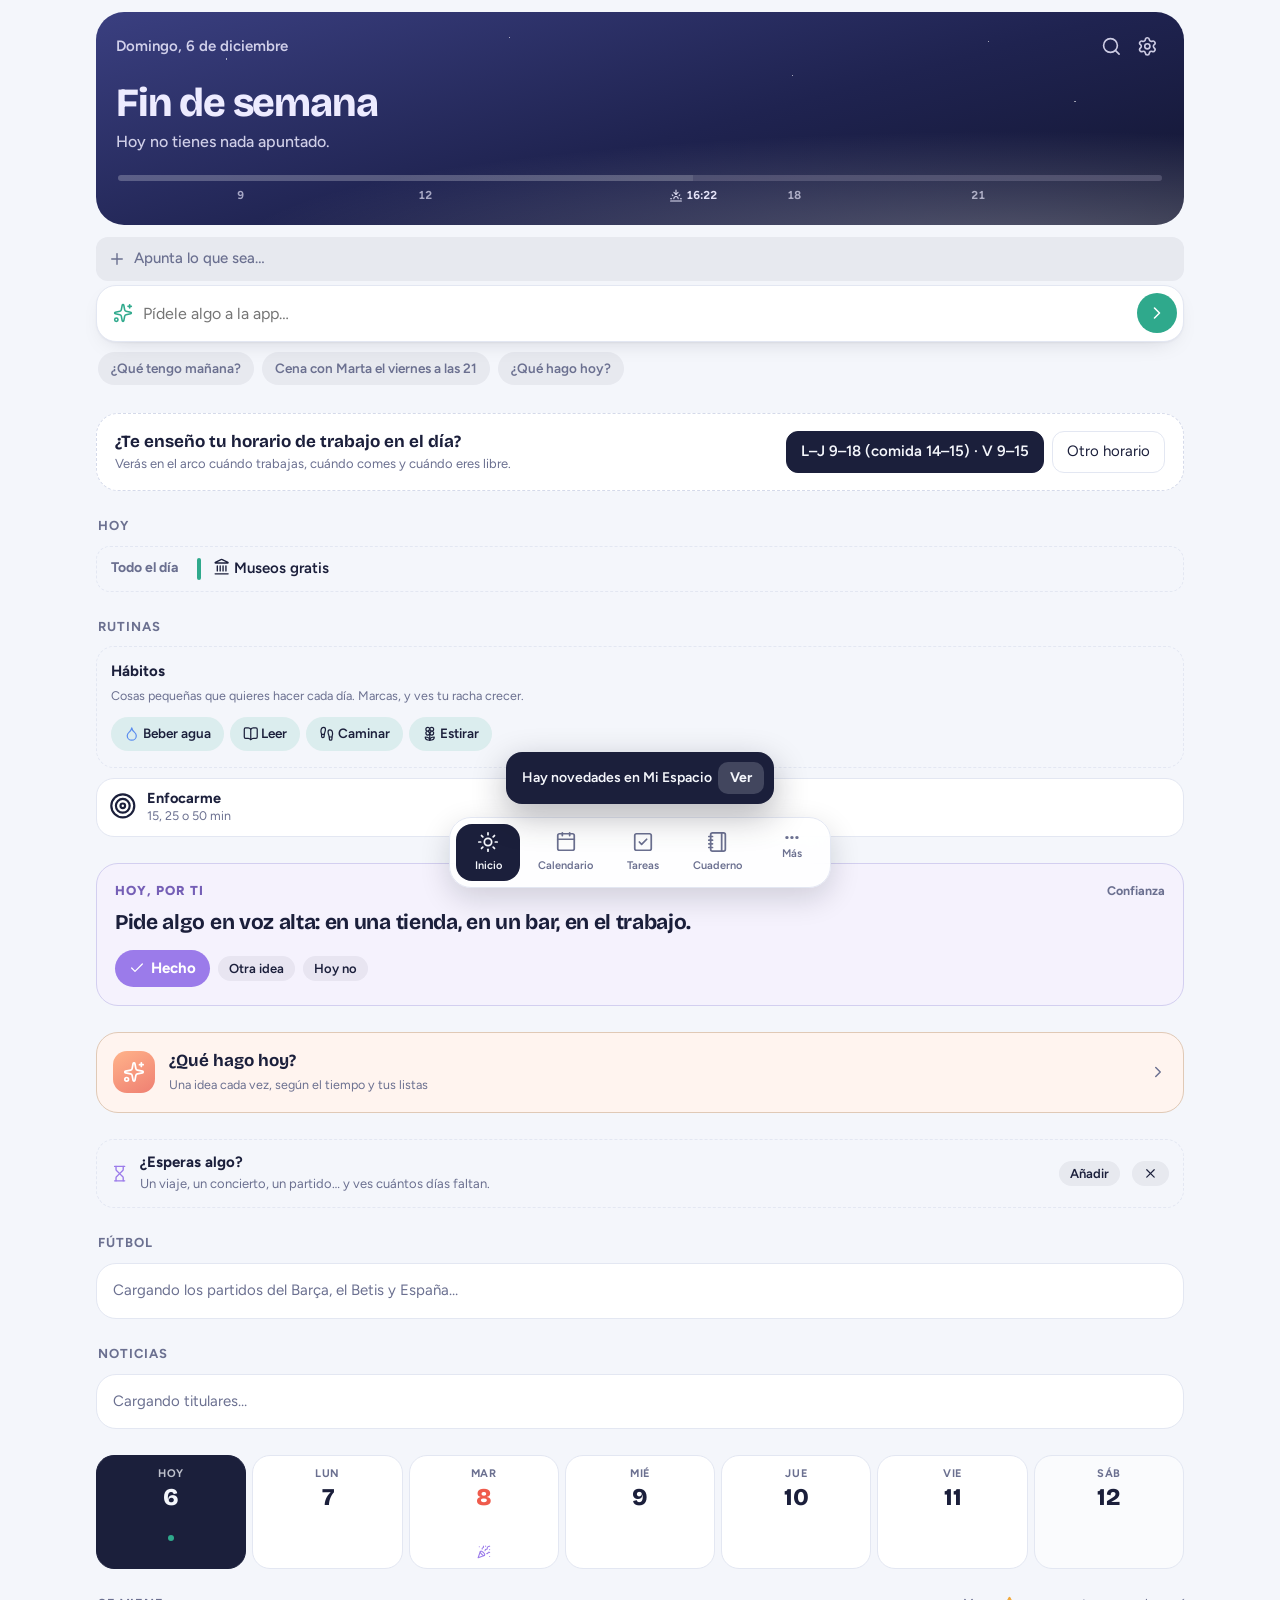
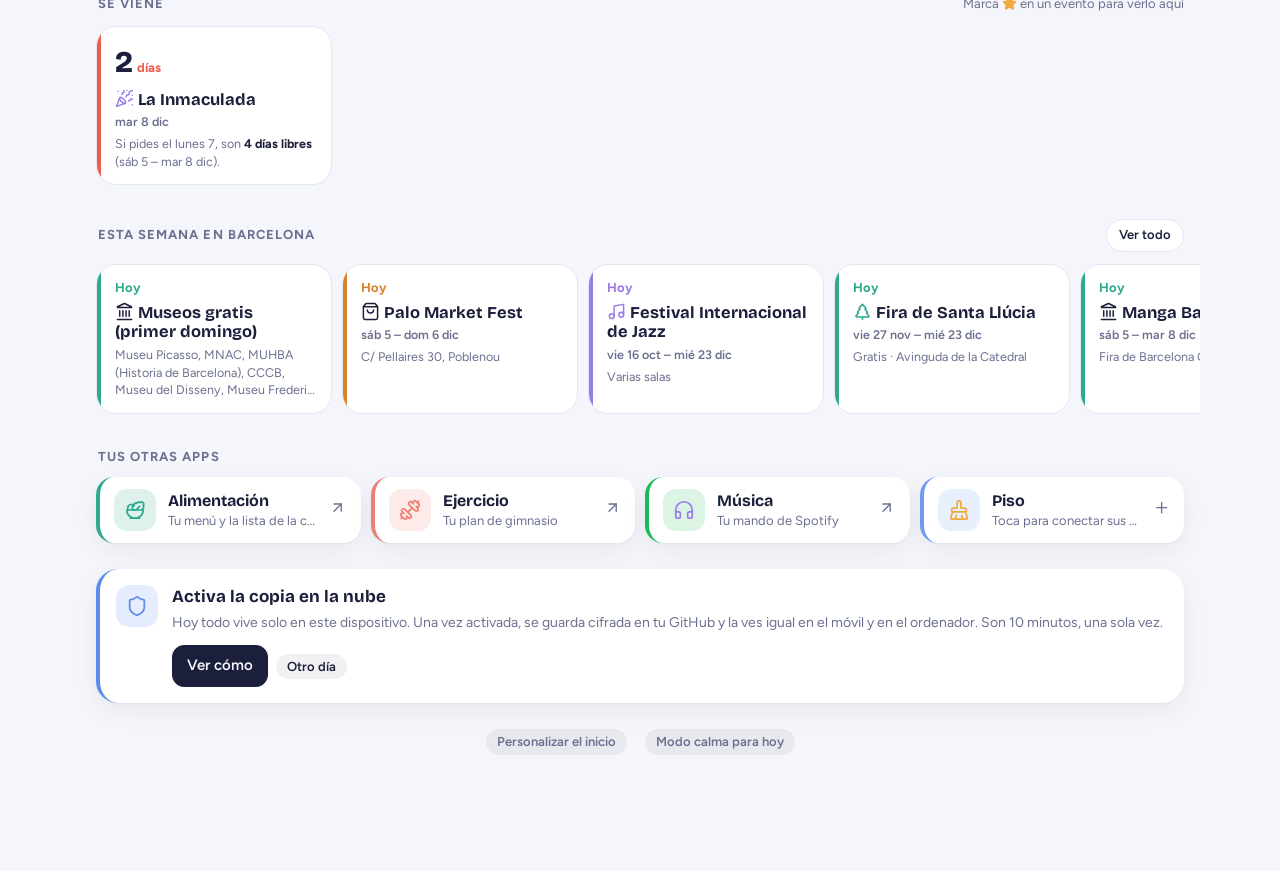
==== commit 199d164c: "v38: pídele algo a la app, hábitos con racha, enfoque, bote de cosas buenas; deudas entiende «me ha " ====
--- a/index.html
+++ b/index.html
@@ -59,6 +59,8 @@
 <script src="viajes.js"></script>
 <script src="mas2.js"></script>
 <script src="nuevo.js"></script>
+<script src="asistente.js"></script>
+<script src="rutinas.js"></script>
 <script src="apple.js"></script>
 <script>
 'use strict';
--- a/hub.css
+++ b/hub.css
@@ -1598,3 +1598,74 @@
 /* ---------- felicitar ---------- */
 .fx-fel { display: inline-flex; align-items: center; gap: 6px; align-self: flex-start; margin: -2px 0 4px 52px; border: 0; border-radius: 999px; padding: 7px 14px; font-weight: 700; background: color-mix(in srgb, #F2A93B 18%, var(--card)); color: color-mix(in srgb, #F2A93B 55%, var(--ink)); }
 .fx-fel .ico { width: 16px; height: 16px; }
+
+/* ---------- pídele algo a la app ---------- */
+.ask { margin-top: 4px; }
+.ask-box { display: flex; align-items: center; gap: 10px; background: var(--card); border: 1px solid var(--line); border-radius: 20px; padding: 6px 6px 6px 16px; box-shadow: 0 1px 2px rgba(20, 20, 40, .04), 0 8px 24px -14px rgba(20, 20, 40, .25); }
+.ask-box:focus-within { border-color: var(--accent); }
+.ask-ic { display: inline-flex; color: var(--accent); }
+.ask-ic .ico { width: 20px; height: 20px; }
+.ask-box input { flex: 1; min-width: 0; border: 0; background: transparent; font: inherit; font-size: 16px; padding: 10px 0; color: var(--ink); outline: none; }
+.ask-go { width: 40px; height: 40px; border-radius: 50%; border: 0; background: var(--accent); color: #fff; display: inline-flex; align-items: center; justify-content: center; flex: none; }
+.ask-go .ico { width: 20px; height: 20px; }
+.ask-chips { display: flex; gap: 8px; overflow-x: auto; padding: 10px 2px 2px; scrollbar-width: none; }
+.ask-chips::-webkit-scrollbar { display: none; }
+.ask-chips button { flex: none; border: 0; border-radius: 999px; padding: 7px 13px; font: inherit; font-size: 13.5px; font-weight: 600; color: var(--muted); background: color-mix(in srgb, var(--ink) 6%, transparent); white-space: nowrap; }
+.ak-h { margin: 4px 0 12px; font-family: var(--display); }
+.ak-card { border: 1px solid var(--line); border-radius: 16px; padding: 12px; margin-bottom: 10px; background: var(--card); }
+.ak-top { display: flex; gap: 12px; align-items: center; }
+.ak-i { font-size: 24px; width: 40px; height: 40px; border-radius: 12px; display: inline-flex; align-items: center; justify-content: center; background: color-mix(in srgb, var(--accent) 12%, transparent); flex: none; }
+.ak-b { display: flex; flex-direction: column; min-width: 0; }
+.ak-b b { overflow-wrap: anywhere; }
+.ak-b small { color: var(--muted); font-size: 13px; }
+.ak-ans { margin-top: 10px; }
+.ak-day { font-weight: 700; font-size: 13px; text-transform: uppercase; letter-spacing: .04em; color: var(--muted); margin: 10px 0 4px; }
+.ak-it { display: flex; align-items: center; gap: 10px; padding: 7px 0; border-top: 1px solid var(--line); }
+.ak-it:first-of-type { border-top: 0; }
+.ak-it i { width: 8px; height: 8px; border-radius: 50%; flex: none; }
+.ak-it span { flex: 1; min-width: 0; overflow-wrap: anywhere; }
+.ak-it small { color: var(--muted); }
+.ak-none { color: var(--muted); margin: 6px 0; }
+.ak-to { display: flex; flex-wrap: wrap; gap: 6px; align-items: center; margin-top: 10px; }
+.ak-to .nb-to.on { background: var(--accent); border-color: var(--accent); color: #fff; }
+
+/* ---------- rutinas ---------- */
+.hb-empty { border: 1px dashed var(--line); border-radius: 18px; padding: 14px; display: flex; flex-direction: column; gap: 4px; }
+.hb-empty small { color: var(--muted); }
+.hb-sug { display: flex; flex-wrap: wrap; gap: 6px; margin: 8px 0 2px; }
+.hb-sug button { border: 0; border-radius: 999px; padding: 7px 13px; font: inherit; font-size: 13.5px; font-weight: 600; background: color-mix(in srgb, var(--accent) 12%, transparent); color: var(--ink); }
+.hb-list { display: flex; flex-direction: column; gap: 8px; }
+.hb-row { display: flex; align-items: center; gap: 8px; background: var(--card); border: 1px solid var(--line); border-radius: 18px; padding: 8px 8px 8px 12px; }
+.hb-row.on { background: color-mix(in srgb, var(--accent) 9%, var(--card)); }
+.hb-main { flex: 1; min-width: 0; display: flex; align-items: center; gap: 10px; border: 0; background: none; font: inherit; color: inherit; text-align: left; padding: 0; }
+.hb-i { font-size: 24px; width: 36px; text-align: center; }
+.hb-b { display: flex; flex-direction: column; gap: 5px; min-width: 0; flex: 1; }
+.hb-b b { font-weight: 650; overflow: hidden; text-overflow: ellipsis; white-space: nowrap; }
+.hb-dots { display: flex; gap: 5px; }
+.hb-dots i { width: 9px; height: 9px; border-radius: 50%; background: color-mix(in srgb, var(--ink) 12%, transparent); }
+.hb-dots i.y { background: var(--accent); }
+.hb-dots i.t:not(.y) { box-shadow: 0 0 0 2px color-mix(in srgb, var(--accent) 45%, transparent); }
+.hb-st { font-weight: 700; font-size: 13.5px; color: var(--warm, #E08A3C); white-space: nowrap; }
+.hb-chk { width: 44px; height: 44px; border-radius: 50%; border: 2px solid color-mix(in srgb, var(--ink) 18%, transparent); background: transparent; color: transparent; display: inline-flex; align-items: center; justify-content: center; flex: none; }
+.hb-chk .ico { width: 22px; height: 22px; }
+.hb-row.on .hb-chk { background: var(--accent); border-color: var(--accent); color: #fff; }
+.rt-acts { display: flex; gap: 8px; margin-top: 10px; }
+.rt-b { flex: 1; min-width: 0; display: grid; grid-template-columns: auto 1fr; column-gap: 10px; align-items: center; text-align: left; border: 1px solid var(--line); border-radius: 18px; background: var(--card); padding: 11px 12px; font: inherit; color: inherit; }
+.rt-b span { grid-row: span 2; font-size: 24px; }
+.rt-b b { font-size: 14.5px; line-height: 1.2; }
+.rt-b small { color: var(--muted); font-size: 12.5px; }
+.fc { text-align: center; }
+.fc-mins { display: flex; gap: 8px; justify-content: center; margin-bottom: 12px; }
+.fc-ring { position: relative; width: 220px; height: 220px; margin: 8px auto 4px; }
+.fc-ring svg { width: 100%; height: 100%; }
+.fc-bg { fill: none; stroke: color-mix(in srgb, var(--ink) 10%, transparent); stroke-width: 10; }
+.fc-fg { fill: none; stroke: var(--accent); stroke-width: 10; stroke-linecap: round; transition: stroke-dashoffset .5s linear; }
+.fc-t { position: absolute; inset: 0; display: flex; flex-direction: column; align-items: center; justify-content: center; gap: 2px; padding: 0 40px; }
+.fc-t b { font-family: var(--display); font-size: 44px; font-variant-numeric: tabular-nums; }
+.fc-t small { color: var(--muted); max-width: 100%; overflow: hidden; text-overflow: ellipsis; white-space: nowrap; }
+.fc-tip { color: var(--muted); font-size: 14px; margin: 4px 0 8px; }
+.bt { text-align: center; }
+.bt-jar { font-size: 56px; margin: 6px 0; }
+.bt-d { color: var(--muted); text-transform: capitalize; }
+.bt-t { font-family: var(--display); font-size: 22px; line-height: 1.3; margin: 10px 4px 12px; overflow-wrap: anywhere; }
+@media (prefers-reduced-motion: reduce) { .fc-fg { transition: none; } }
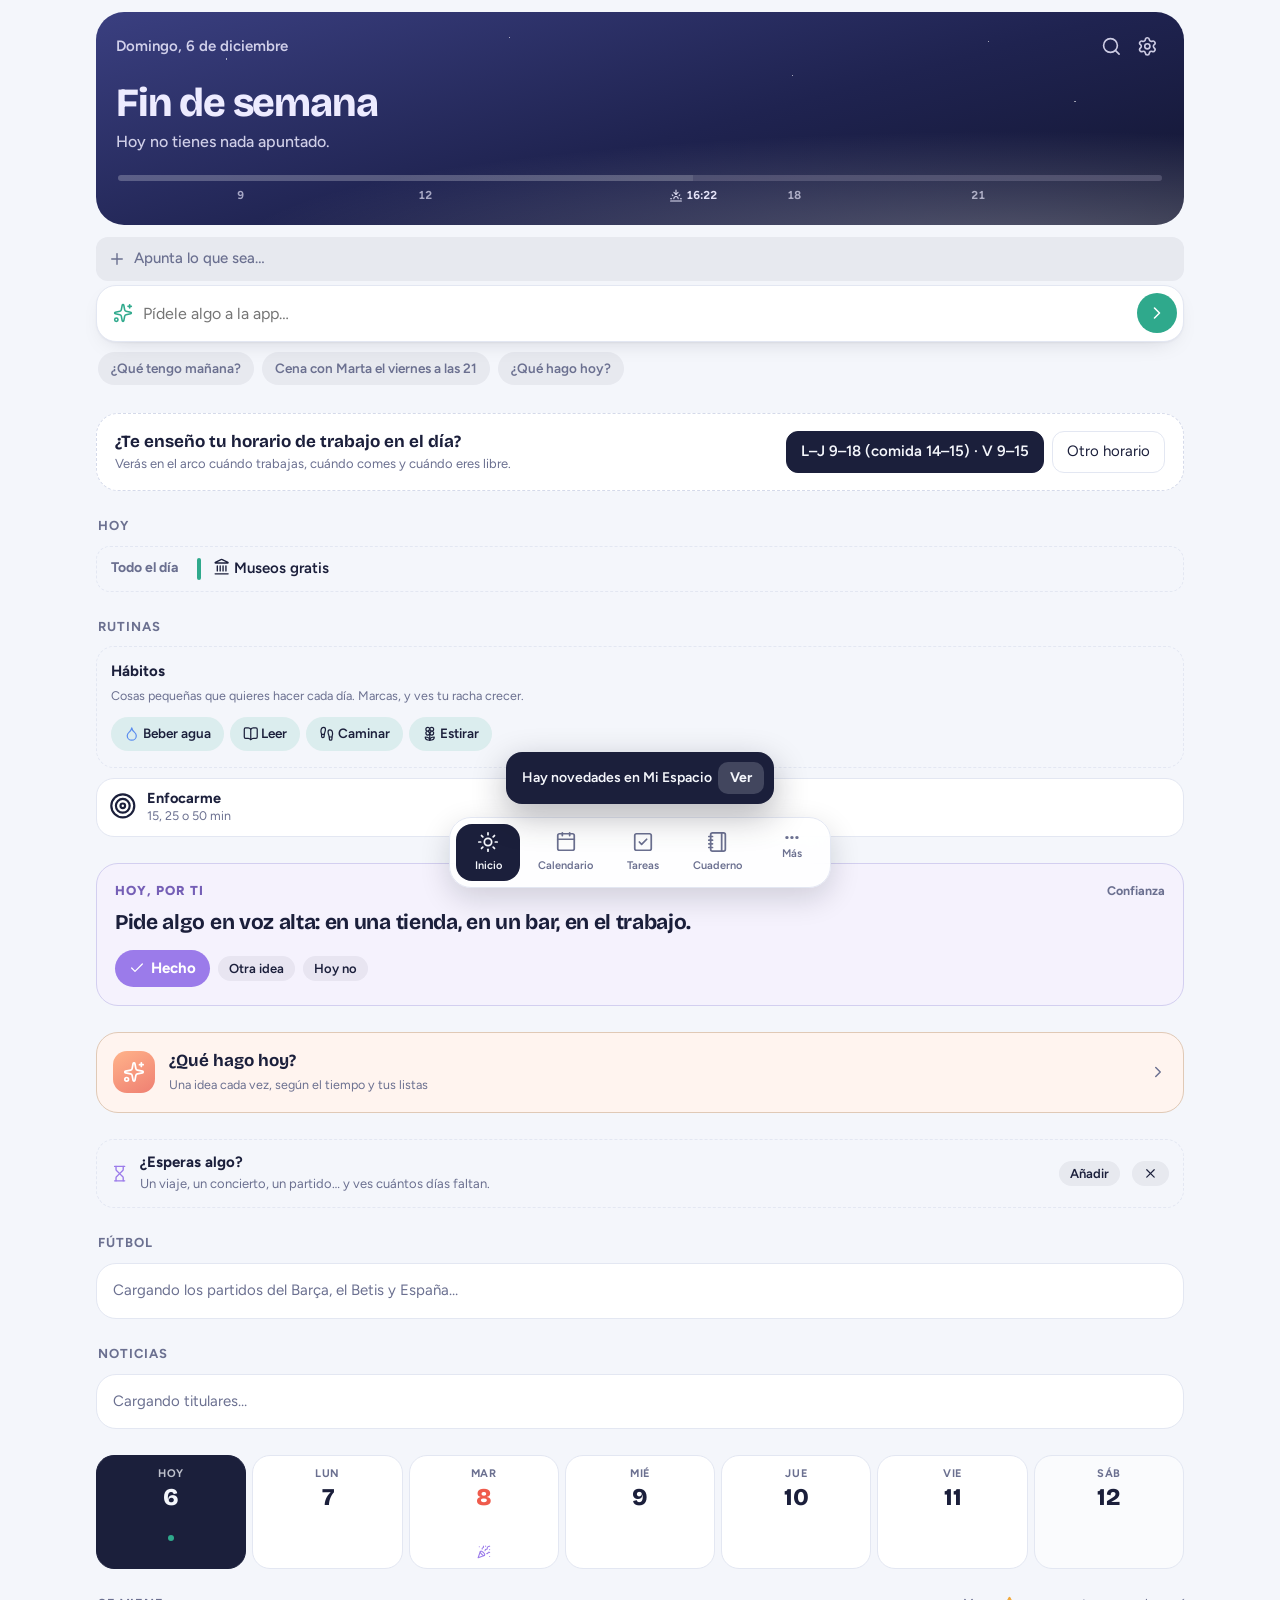
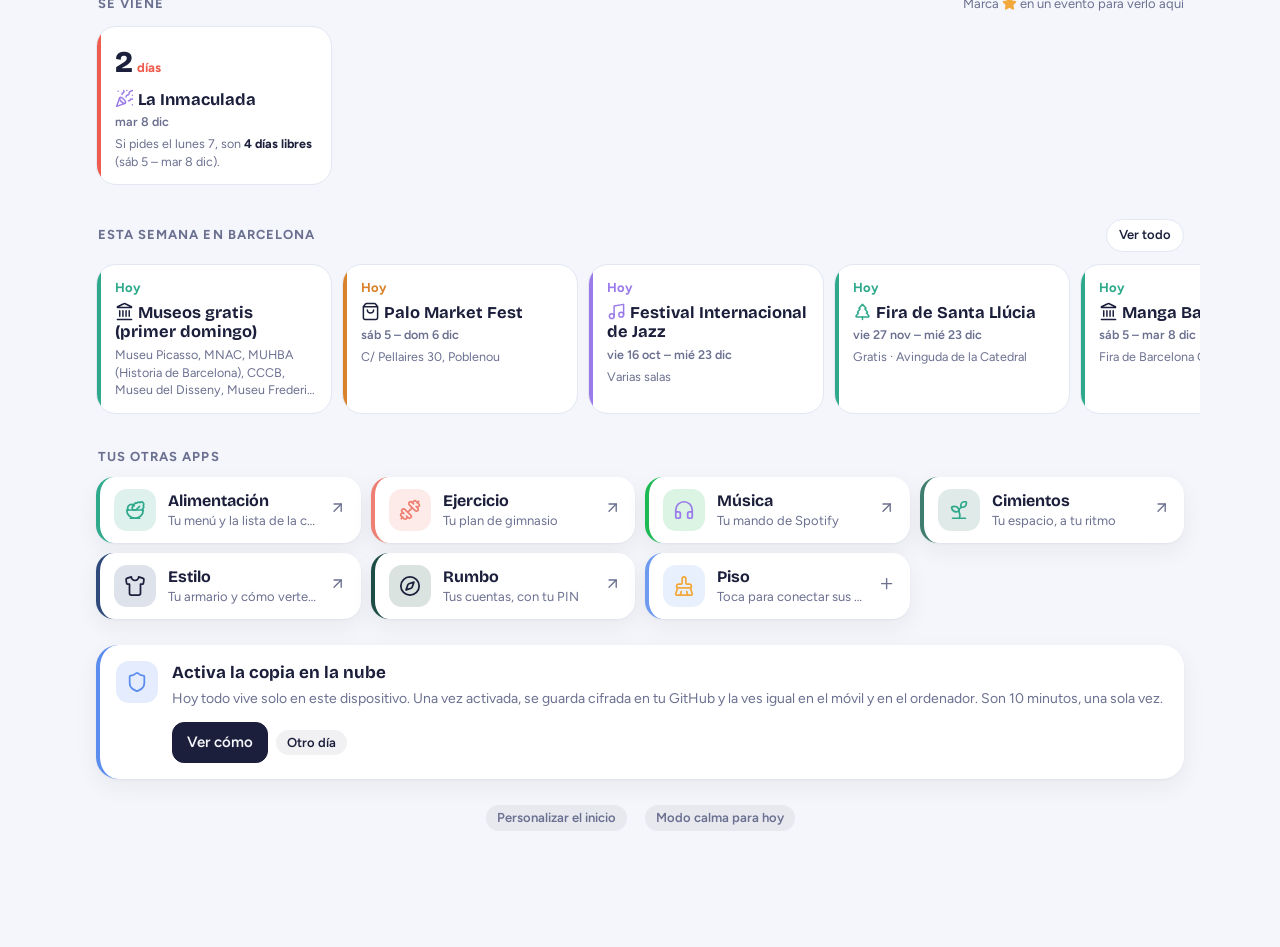
==== commit 5dd650f8: "Mi Espacio v42: conecta con Cimientos y Estilo (inicio, calendario, ideas) Co-Authored-By: Claude Op" ====
--- a/index.html
+++ b/index.html
@@ -62,6 +62,7 @@
 <script src="asistente.js"></script>
 <script src="rutinas.js"></script>
 <script src="apple.js"></script>
+<script src="conecta.js"></script>
 <script>
 'use strict';
 // Mi Espacio. Tus cuentas viven aparte, en Rumbo (rumbo/), con su PIN; aquí no se ve ninguna cifra.
--- a/hub.css
+++ b/hub.css
@@ -1669,3 +1669,14 @@
 .bt-d { color: var(--muted); text-transform: capitalize; }
 .bt-t { font-family: var(--display); font-size: 22px; line-height: 1.3; margin: 10px 4px 12px; overflow-wrap: anywhere; }
 @media (prefers-reduced-motion: reduce) { .fc-fg { transition: none; } }
+
+/* ---------- aspecto: muestras de color ---------- */
+.th-grid { display: grid; grid-template-columns: repeat(auto-fill, minmax(96px, 1fr)); gap: 10px; }
+.th { display: flex; flex-direction: column; align-items: stretch; gap: 8px; border: 1px solid var(--line); background: var(--card); border-radius: 16px; padding: 8px 8px 10px; font: inherit; font-size: 13.5px; font-weight: 600; color: var(--ink); cursor: pointer; box-shadow: none; }
+.th.on { border-color: var(--ink); box-shadow: 0 0 0 1px var(--ink); }
+.th-sw { display: block; height: 52px; border-radius: 10px; }
+.th-cielo { background: linear-gradient(135deg, #A9C6FA 0%, #6E9BF0 45%, #C58BD9 75%, #FFB38A 100%); }
+.th-mar { background: linear-gradient(135deg, #8FD8D2 0%, #68CDB8 35%, #2A9DB0 65%, #3477D1 100%); }
+.th-bosque { background: linear-gradient(135deg, #E8F5E4 0%, #A6D8B0 35%, #4E9A6B 70%, #3E8C8A 100%); }
+.th-arena { background: linear-gradient(135deg, #FFF6E5 0%, #FBD9A6 35%, #F2B36B 65%, #D9785A 100%); }
+.th-grafito { background: linear-gradient(135deg, #D5D8DF 0%, #B0B4BE 35%, #7F8698 65%, #4A4F5E 100%); }
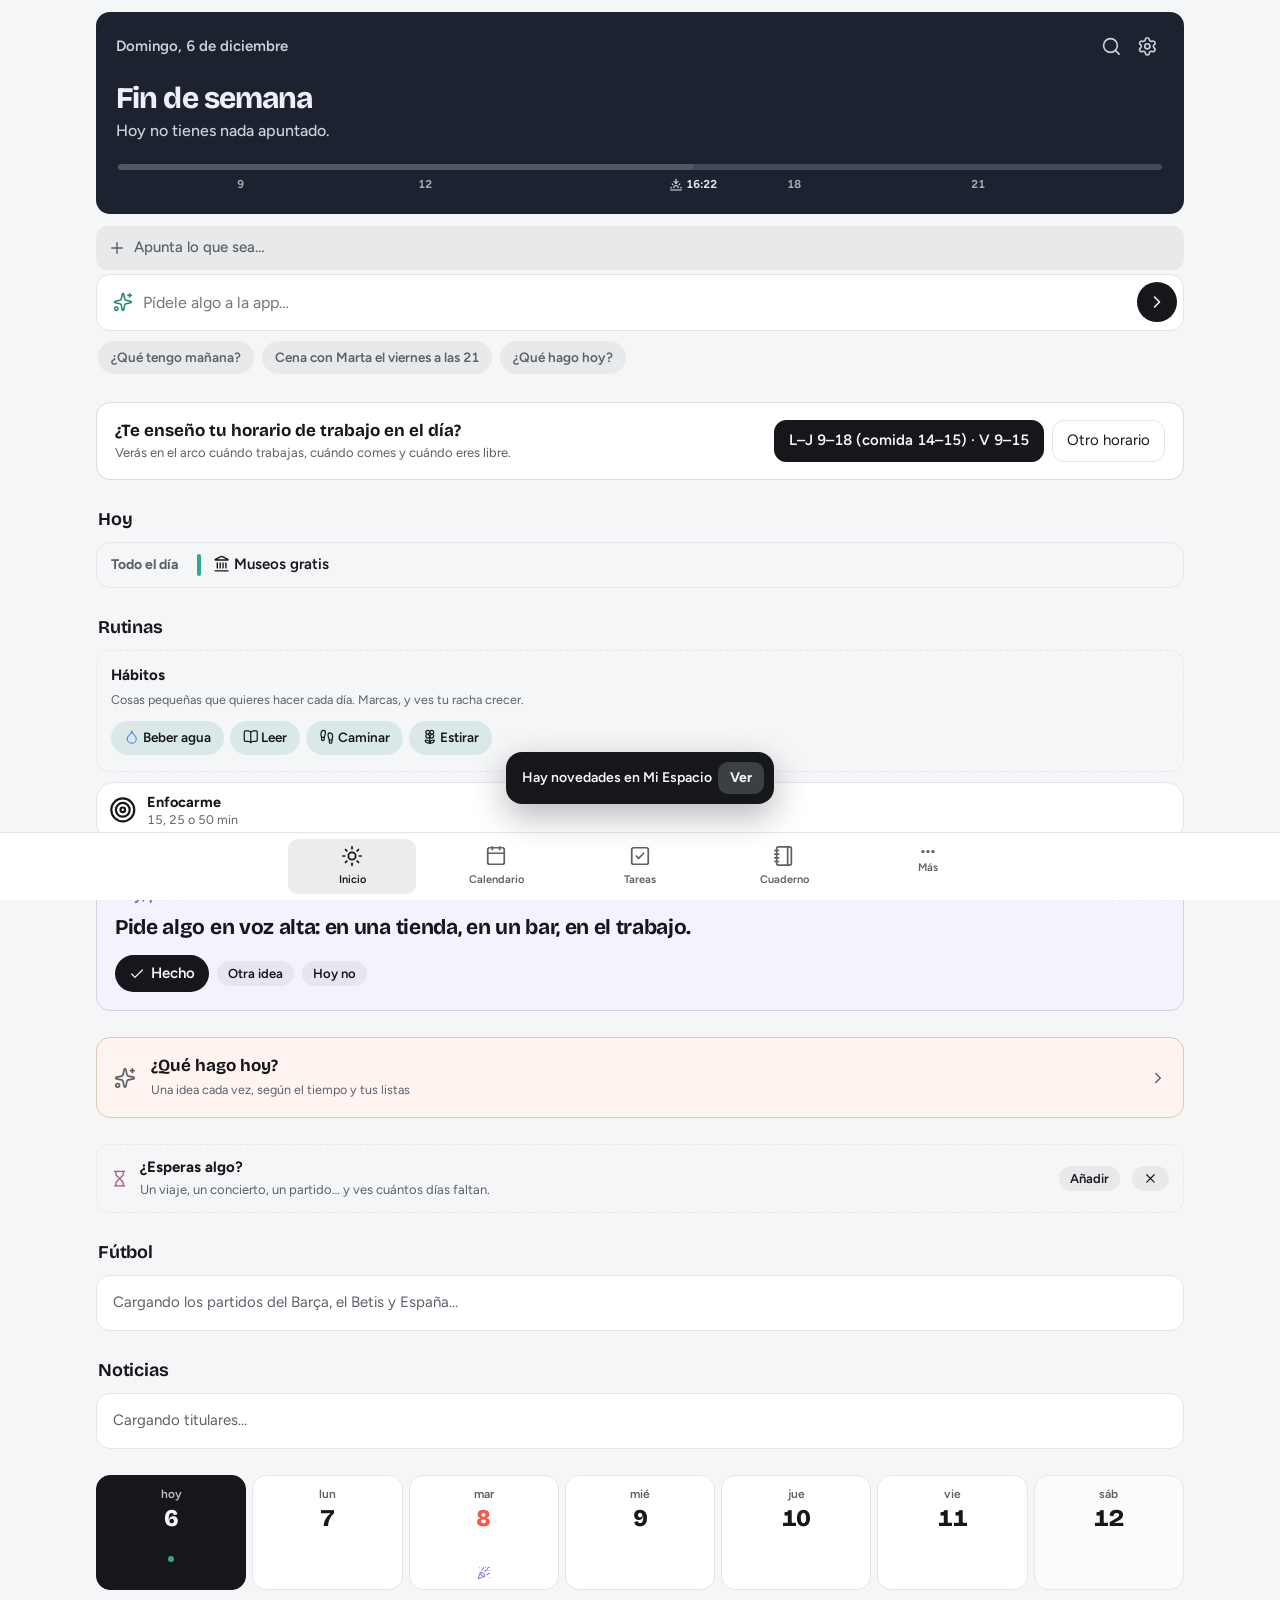
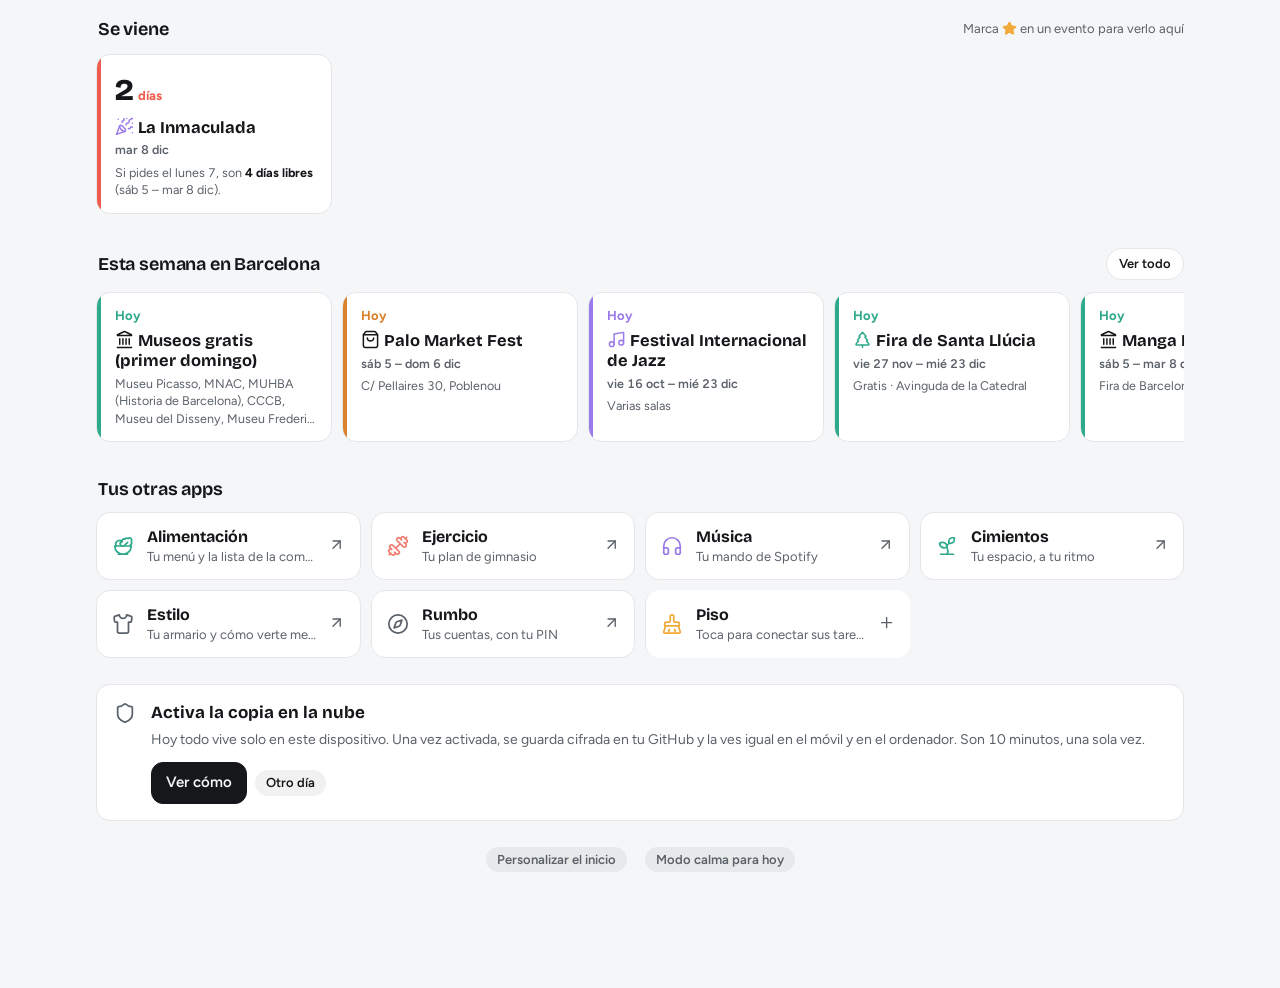
==== commit 09644d1b: "Mi Espacio v43: diseño sobrio como Ejercicio y Alimentación: fondo neutro, cielo plano según la hora" ====
--- a/index.html
+++ b/index.html
@@ -15,6 +15,7 @@
 <title>Mi Espacio</title>
 <link rel="stylesheet" href="base.css">
 <link rel="stylesheet" href="hub.css">
+<link rel="stylesheet" href="diseno.css">
 </head>
 <body class="hubmode">
 <div class="wrap">
--- a/diseno.css
+++ b/diseno.css
@@ -0,0 +1,148 @@
+/* ==========================================================================
+   DISEÑO — Mi Espacio sobrio
+   --------------------------------------------------------------------------
+   Capa que va DESPUÉS de hub.css y la pisa, como en Ejercicio y Alimentación.
+   Hecha con las reglas de pantallas de trabajo (design-taste-frontend):
+
+   · El color va en los datos, no en el marco. Papel, tinta y gris; los tonos
+     vivos se quedan para los eventos, las barras y las marcas pequeñas.
+   · Lo único propio de Mi Espacio es el cielo del día: sigue cambiando de color
+     con la hora, pero plano, sin degradados ni estrellas.
+   · Superficies planas: un filo de 1 px, nunca vidrio ni sombras en reposo.
+     Los iconos van sueltos, sin caja de color.
+   · La acción principal es casi negra.
+   · Etiquetas en minúscula y a un tamaño que se lee; nada en mayúsculas
+     espaciadas. Fondo oscuro neutro, no azul marino.
+   ========================================================================== */
+
+:root{
+  --bg:#f5f6f7; --card:#ffffff; --ink:#15171a; --muted:#5b6169; --line:#e4e6e9; --bar:#d9dce0;
+  --accent:#1f8a70; --accent-soft:#dcf0ea; --warm:#b5651d; --warm-soft:#fbecdc;
+  --blue:#2f6fdc; --blue-soft:#e4edfc; --lilac:#b8527e; --lilac-soft:#f8e7ef; --peach:#f0a07a;
+  --shadow:none;
+  --display:'Banderas','Bricolage',system-ui,sans-serif;
+  --r-card:14px; --control:#c9cdd2;
+}
+@media (prefers-color-scheme: dark){ :root:not([data-theme="light"]){
+  --bg:#0e0f11; --card:#17191c; --ink:#eceef0; --muted:#9aa0a7; --line:#2a2d32; --bar:#34383e;
+  --accent:#4cc7a6; --accent-soft:#15302a; --warm:#f0a45a; --warm-soft:#33261a;
+  --shadow:none; --control:#3a3e44;
+}}
+:root[data-theme="dark"]{
+  --bg:#0e0f11; --card:#17191c; --ink:#eceef0; --muted:#9aa0a7; --line:#2a2d32; --bar:#34383e;
+  --accent:#4cc7a6; --accent-soft:#15302a; --warm:#f0a45a; --warm-soft:#33261a;
+  --shadow:none; --control:#3a3e44;
+}
+
+/* ---- Base ---- */
+body{ -webkit-font-smoothing:antialiased; font-variant-numeric:tabular-nums; }
+
+/* ---- Esquinas: una sola medida para todo lo que es tarjeta ---- */
+.card,.agenda,.cal-day,.nb-card,.nb-diary,.nb-list,.nb-note,.ap-card,.work-setup,.mg-wrap,.ef-row,.pl,.fx-it,.ag-list,.al,
+.wk-card,.ag-mine,.hub-mood,.fd,.tk-sc,.tk-lists,.tk-card,.dsc-img,.dsc-it,.nbr-list,.nb-first,.bk,.he,.calm,.fb-card,.fb-live,.fb-list,
+.nw-card,.nw-hero,.nw-calm,.cd,.cd-empty,.fx,.mo,.ma-hero,.ma-card,.vj-hero,.vj-p,.vj-add,.vj-empty,.vj-tip,.vj-card,.dp,.nb-today,.nbf,
+.ms-g,.pt,.ct-it,.ct-paper,.ct-home,.ci-card,.sp-home,.sp-card,.ask-box,.ak-card,.hb-empty,.hb-row,.blk-callout,.nb-cap,.nb-photo.has,
+.tile,.di,.sv,.ws-d,.empty-day{
+  border-radius:var(--r-card);
+}
+.sheet{ border-radius:18px 18px 0 0; }
+
+/* Las tarjetas se separan con un filo, no con sombra. */
+.ask-box{ box-shadow:none; border:1px solid var(--line); }
+.nb-icon,.nb-cap,.nb-list,.qa-in,.al,.wk-card,.fd,.nb-lchip,.tk-sc,.tk-lists,.tk-card,.dsc-it,.nb-home .nb-diary,.nbr-list,.bk{ box-shadow:none; border:1px solid var(--line); }
+.tile:hover,.ws-d:hover,.sv:hover{ transform:none; box-shadow:none; }
+@media (hover:hover){ .tile:hover,.ws-d:hover,.sv:hover{ border-color:var(--control); } }
+/* Lo discontinuo, solo para huecos vacíos de verdad. */
+.di.di-plan,.work-setup{ border-style:solid; }
+
+/* ---- El cielo: plano, del color de la hora ---- */
+.sky{ border-radius:var(--r-card); }
+.sky::after,.sky-night::before{ display:none; }
+.sky-dawn{ --sky-ink:#3a2530; --arc:rgba(58,37,48,.32); --arc-done:#3a2530; background:#ffdcc6; }
+.sky-day { --sky-ink:#0f2350; --arc:rgba(15,35,80,.26); --arc-done:#0f2350; background:#d3e3fd; }
+.sky-dusk{ --sky-ink:#fff6f0; --arc:rgba(255,246,240,.4); --arc-done:#fff6f0; background:#9a4532; }
+.sky-night{ --sky-ink:#eef0f5; --arc:rgba(238,240,245,.3); --arc-done:#eef0f5; background:#1d2230; }
+[data-pal="mar"] .sky-dawn{ --sky-ink:#0e2f3f; background:#c4ebe6; }
+[data-pal="mar"] .sky-day { --sky-ink:#0e2f3f; background:#c6e4f8; }
+[data-pal="mar"] .sky-dusk{ --sky-ink:#f2fbff; background:#2c7398; }
+[data-pal="mar"] .sky-night{ --sky-ink:#e6f4fa; background:#123048; }
+[data-pal="bosque"] .sky-dawn{ --sky-ink:#1f3326; background:#e4eec8; }
+[data-pal="bosque"] .sky-day { --sky-ink:#173323; background:#cde9d2; }
+[data-pal="bosque"] .sky-dusk{ --sky-ink:#fbf8ec; background:#2f6a55; }
+[data-pal="bosque"] .sky-night{ --sky-ink:#e8f3ec; background:#152e28; }
+[data-pal="arena"] .sky-dawn{ --sky-ink:#3d2418; background:#ffe2c2; }
+[data-pal="arena"] .sky-day { --sky-ink:#3d2418; background:#fbe5c4; }
+[data-pal="arena"] .sky-dusk{ --sky-ink:#fff6ee; background:#a24f4c; }
+[data-pal="arena"] .sky-night{ --sky-ink:#f8e9ee; background:#2e1c2a; }
+[data-pal="grafito"] .sky-dawn,[data-pal="grafito"] .sky-day{ --sky-ink:#1e2026; background:#e2e4e8; }
+[data-pal="grafito"] .sky-dusk{ --sky-ink:#f6f7f9; background:#5a5f6d; }
+[data-pal="grafito"] .sky-night{ --sky-ink:#ecedf1; background:#222329; }
+/* Muestras de tema en Ajustes: el mismo color plano que verá el cielo. */
+.th-sw.th-cielo{ background:#d3e3fd; } .th-sw.th-mar{ background:#c6e4f8; } .th-sw.th-bosque{ background:#cde9d2; }
+.th-sw.th-arena{ background:#fbe5c4; } .th-sw.th-grafito{ background:#e2e4e8; }
+.boot-sky{ background:var(--bar) !important; }
+
+.sky-h{ font-size:clamp(24px,3vw,30px); font-weight:650; letter-spacing:-.02em; }
+.sky-gear,.sky-acts button,.sky-badge{ backdrop-filter:none; -webkit-backdrop-filter:none; box-shadow:none; }
+.sky-gear{ background:transparent; }
+.sun-glow{ animation:none; opacity:.55; }
+
+/* ---- Barra de abajo: plana, de lado a lado, sin cristal ---- */
+.hubnav{
+  left:0; right:0; transform:none; width:auto; bottom:0; border-radius:0;
+  background:var(--card); backdrop-filter:none; -webkit-backdrop-filter:none; box-shadow:none;
+  border:0; border-top:1px solid var(--line); gap:0; justify-content:space-around;
+  padding:6px 8px calc(6px + env(safe-area-inset-bottom));
+}
+.hubnav button{ flex:1; max-width:128px; min-width:0; min-height:48px; padding:6px 4px; border-radius:10px; }
+.hubnav button.on{ background:color-mix(in srgb,var(--ink) 8%,transparent); color:var(--ink); }
+.nb-top{ background:var(--bg); backdrop-filter:none; -webkit-backdrop-filter:none; border-bottom:1px solid var(--line); }
+
+/* ---- Títulos de apartado: minúscula, legibles, en tinta ---- */
+.hub-h,.ms-h{
+  font-family:var(--display); font-size:18px; font-weight:650; letter-spacing:-.01em;
+  text-transform:none; color:var(--ink);
+}
+.ws-wd,.pl-tipo,.nb-sec,.cal-head small,.agenda h3,
+#app h3,#app small{ text-transform:none; letter-spacing:0; }
+.ws-wd{ font-size:12px; font-weight:600; }
+.pl-tipo{ font-size:12px; font-weight:650; }
+
+/* ---- Iconos sueltos, sin caja de color ---- */
+.al-ic,.dsc-ic,.bk-ic,.ms-ic,.tk-sc-ic,.sp-ic{ background:none !important; border-radius:0; width:24px; height:24px; }
+.al-ic,.dsc-ic,.bk-ic,.sp-ic{
+  color:var(--muted) !important;
+}
+.sp-ic .ico{ color:var(--muted); }
+.rvcard .bk-ic,.sg .bk-ic{ background:none; color:var(--muted); }
+
+/* ---- Acción principal casi negra; el resto, botones suaves ---- */
+button.primary,.btn.primary,.ask-go{ background:var(--ink); border-color:var(--ink); color:var(--bg); }
+.ask-go .ico{ color:var(--bg); }
+
+/* ---- Viajes: plano ---- */
+.vj-hero{ background:var(--card); }
+
+
+
+/* ---- Ajustes que pisan reglas más concretas de hub.css ---- */
+.sky .sky-h{ font-size:clamp(24px,3vw,30px); }
+.pt-h span{ font-size:14px; font-weight:650; text-transform:none; letter-spacing:0; }
+.pt-b{ background:var(--ink); color:var(--bg); font-weight:600; }
+.es-strip,.sv-row,.cd-row,.nw-tabs{ margin-inline:0; padding-inline:0; scroll-padding-inline:0; }
+.sv{ scroll-margin-left:0; }
+/* Filas del día: lo discontinuo queda solo para huecos vacíos. */
+.di-sen,.di-app{ border-style:solid; }
+/* Tus otras apps y avisos: sin raya de color al lado; el icono ya dice qué es. */
+.al,.bk{ border-left-color:var(--line); }
+/* En el ordenador, la barra no se estira de punta a punta. */
+@media (min-width:821px){ .hubnav{ padding-inline:max(8px, calc(50% - 360px)); } }
+/* Iconos de listas y accesos: sueltos, en el color de su lista (es su seña), sin círculo detrás. */
+.tile-ic,.tk-li-ic,.fx-ic{ background:none !important; border-radius:0; }
+.tk-li-ic,.tk-sc-ic,.ms-ic,.tk-li-ic .ico,.tk-sc-ic .ico,.ms-ic .ico{ color:color-mix(in srgb,var(--c) 80%,var(--ink)) !important; }
+.tile-ic{ color:var(--tc); } .fx-ic{ color:var(--c); }
+/* En oscuro, sin paleta elegida: rosa y azul más claros. Con paleta, manda la paleta. */
+@media (prefers-color-scheme: dark){ :root:not([data-theme="light"]):not([data-pal]){ --blue:#86a9f5; --blue-soft:#1a2536; --lilac:#e08aae; --lilac-soft:#34202a; } }
+:root[data-theme="dark"]:not([data-pal]){ --blue:#86a9f5; --blue-soft:#1a2536; --lilac:#e08aae; --lilac-soft:#34202a; }
+/* La hoja de ajustes, redonda entera cuando flota en el ordenador. */
+@media (min-width:700px){ .sheet{ border-radius:18px; } }
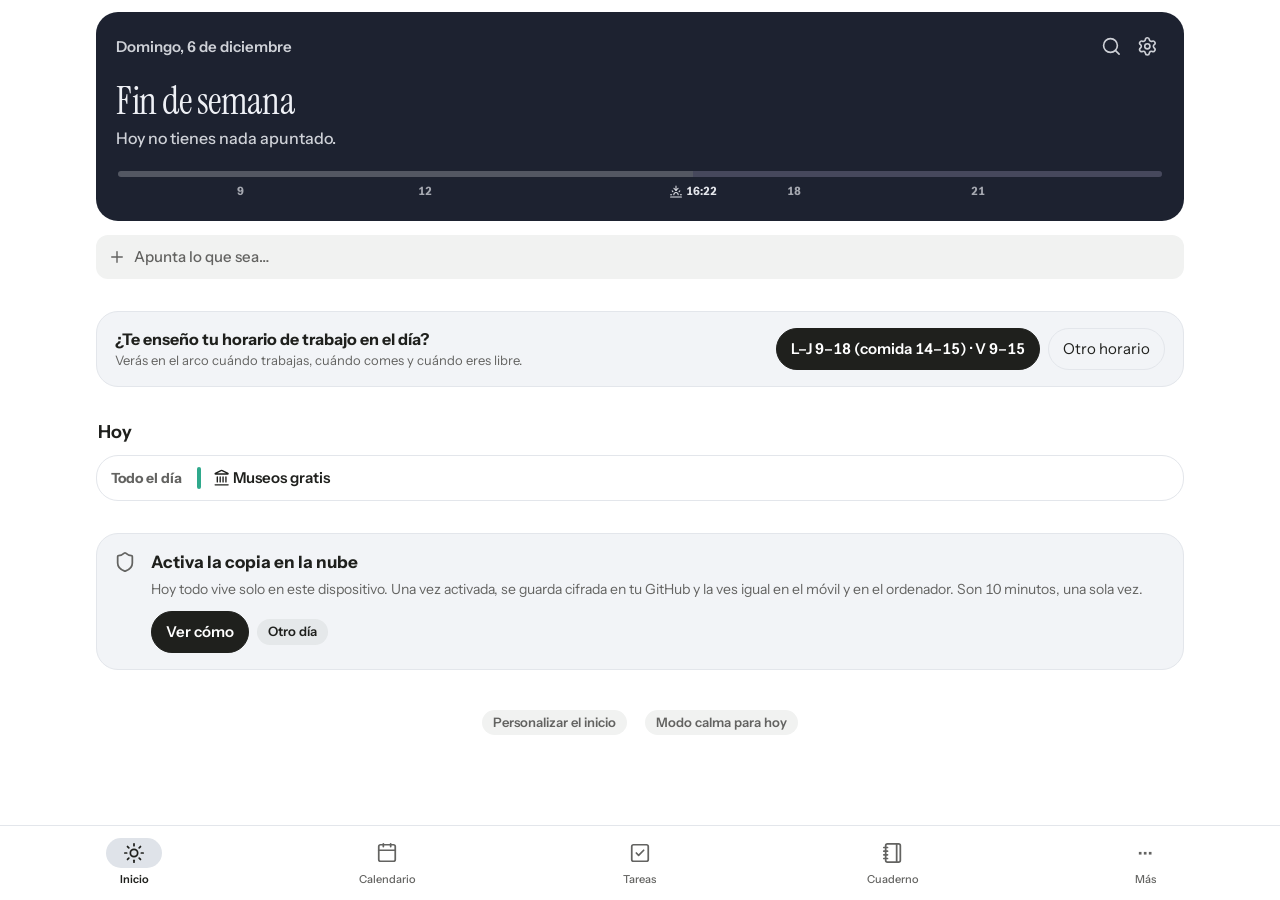
==== commit 753cffa4: "Mi Espacio y Rumbo: diseño de familia (Instrument Serif/Sans, oscuro neutro, barra plana) Co-Authore" ====
--- a/index.html
+++ b/index.html
@@ -9,13 +9,14 @@
 <link rel="manifest" href="manifest.json">
 <link rel="apple-touch-icon" href="icons/icon-180.png">
 <link rel="icon" type="image/png" href="icons/icon-32.png">
-<meta name="theme-color" content="#1B1F3B">
+<meta name="theme-color" content="#ffffff">
 <meta name="apple-mobile-web-app-capable" content="yes">
 <meta name="apple-mobile-web-app-title" content="Mi Espacio">
 <title>Mi Espacio</title>
 <link rel="stylesheet" href="base.css">
 <link rel="stylesheet" href="hub.css">
 <link rel="stylesheet" href="diseno.css">
+<link rel="stylesheet" href="familia.css">
 </head>
 <body class="hubmode">
 <div class="wrap">
--- a/base.css
+++ b/base.css
@@ -39,7 +39,7 @@
 input,select{font:inherit;color:var(--ink);background:var(--bg);border:1px solid var(--line);border-radius:10px;padding:8px 10px;max-width:100%}
 nav{position:fixed;left:0;right:0;bottom:0;background:var(--card);border-top:1px solid var(--line);display:flex;justify-content:center;padding:6px 6px calc(6px + env(safe-area-inset-bottom));z-index:5}
 nav .in{display:flex;gap:2px;max-width:760px;width:100%;justify-content:space-around}
-nav button{border:0;background:none;padding:6px 2px;border-radius:10px;font-size:10.5px;color:var(--muted);display:flex;flex-direction:column;align-items:center;gap:1px;flex:1;min-width:0}
+nav button{border:0;background:none;padding:6px 2px;border-radius:10px;font-size:11px;color:var(--muted);display:flex;flex-direction:column;align-items:center;gap:1px;flex:1;min-width:0}
 nav button span{font-size:19px;line-height:1.2}
 nav button.on{color:var(--accent);background:var(--accent-soft)}
 .bar{height:10px;border-radius:99px;background:var(--line);overflow:hidden}
@@ -49,7 +49,7 @@
 .chart .c{flex:1;display:flex;flex-direction:column;align-items:center;gap:4px;min-width:0;height:100%;justify-content:flex-end}
 .chart .stk{width:100%;max-width:38px;display:flex;flex-direction:column-reverse;border-radius:6px 6px 2px 2px;overflow:hidden}
 .chart .stk i{display:block}
-.chart small{font-size:10px;color:var(--muted);white-space:nowrap}
+.chart small{font-size:11px;color:var(--muted);white-space:nowrap}
 .legend{display:flex;gap:14px;flex-wrap:wrap;font-size:12px;color:var(--muted);margin-top:8px}
 .legend i{display:inline-block;width:10px;height:10px;border-radius:3px;margin-right:5px;vertical-align:-1px}
 .drop{border:2px dashed var(--line);border-radius:16px;padding:22px;text-align:center;cursor:pointer}
--- a/hub.css
+++ b/hub.css
@@ -250,7 +250,7 @@
 .nb-diary-foot { display: flex; align-items: center; justify-content: space-between; gap: 10px; margin-top: 12px; flex-wrap: wrap; }
 .nb-week { display: flex; gap: 4px; }
 .nb-week button { display: flex; flex-direction: column; align-items: center; width: 34px; border: 0; background: none; padding: 2px 0; border-radius: 10px; font: inherit; color: var(--muted); }
-.nb-week button small { font-size: 10px; font-weight: 700; text-transform: uppercase; }
+.nb-week button small { font-size:11px; font-weight: 700; text-transform: uppercase; }
 .nb-week button span { font-size: 18px; line-height: 1.3; min-height: 24px; }
 .nb-week button.today { background: color-mix(in srgb, var(--card) 70%, transparent); color: var(--ink); }
 .nb-memo { display: block; width: 100%; text-align: left; border: 0; margin-top: 12px; padding: 10px 12px; border-radius: 14px; background: color-mix(in srgb, var(--card) 60%, transparent); font: inherit; font-size: 14px; color: var(--ink); }
@@ -371,7 +371,7 @@
 .tg { position: relative; overflow: auto; height: clamp(440px, calc(100dvh - 230px), 1700px); background: var(--card); border: 1px solid var(--line); border-radius: 18px; overscroll-behavior: contain; scrollbar-width: thin; }
 .tg-row { display: grid; grid-template-columns: 58px repeat(var(--n), minmax(0, 1fr)); }
 .tg-top { position: sticky; top: 0; z-index: 6; background: var(--card); box-shadow: 0 1px 0 var(--line), 0 6px 14px -12px rgba(15, 18, 32, .25); }
-.tg-gut { font-size: 10.5px; color: var(--muted); font-weight: 600; text-align: right; padding: 0 8px; display: flex; align-items: center; justify-content: flex-end; line-height: 1.1; }
+.tg-gut { font-size:11px; color: var(--muted); font-weight: 600; text-align: right; padding: 0 8px; display: flex; align-items: center; justify-content: flex-end; line-height: 1.1; }
 .tg-wk { font-weight: 800; letter-spacing: .04em; }
 .tg-dh { border: 0; background: none; border-radius: 0; display: flex; flex-direction: column; align-items: center; gap: 1px; padding: 8px 2px 6px; color: var(--muted); font: inherit; cursor: pointer; min-width: 0; }
 .tg-wd { font-size: 11px; font-weight: 700; text-transform: uppercase; letter-spacing: .07em; }
@@ -382,7 +382,7 @@
 .tg-dh.is-today .tg-dn { background: var(--now); color: #fff; }
 .wx { font-size: 11.5px; font-weight: 600; color: var(--muted); white-space: nowrap; font-variant-numeric: tabular-nums; }
 .tg-allrow { border-top: 1px solid var(--line); min-height: 30px; }
-.tg-allrow .tg-gut { font-size: 9.5px; text-transform: uppercase; letter-spacing: .04em; text-align: right; }
+.tg-allrow .tg-gut { font-size:11px; text-transform: uppercase; letter-spacing: .04em; text-align: right; }
 .tg-ac { border-left: 1px solid var(--line); padding: 3px; display: flex; flex-direction: column; gap: 2px; min-width: 0; cursor: copy; }
 .chip { display: block; width: 100%; text-align: left; border: 0; font: inherit; font-size: 12px; font-weight: 650; line-height: 1.4; padding: 1px 7px; border-radius: 6px; white-space: nowrap; overflow: hidden; text-overflow: ellipsis; cursor: pointer;
   background: color-mix(in srgb, var(--c) 17%, var(--card)); color: color-mix(in srgb, var(--c) 58%, var(--ink)); }
@@ -395,12 +395,12 @@
 .tg-more { border: 0; background: none; font-size: 11.5px; color: var(--muted); font-weight: 700; padding: 0 6px; text-align: left; }
 .tg-inner { position: relative; background-image: repeating-linear-gradient(to bottom, transparent 0 calc(var(--hh) - 1px), var(--line) calc(var(--hh) - 1px) var(--hh)); }
 .tg-hours { position: relative; background: var(--card); }
-.tg-hours span { position: absolute; right: 8px; transform: translateY(-50%); font-size: 10.5px; color: var(--muted); font-weight: 600; font-variant-numeric: tabular-nums; }
-.tg-nowlbl { position: absolute; right: 4px; transform: translateY(-50%); font-size: 10.5px; color: #fff; background: var(--now); padding: 2px 5px; border-radius: 6px; z-index: 3; font-variant-numeric: tabular-nums; }
+.tg-hours span { position: absolute; right: 8px; transform: translateY(-50%); font-size:11px; color: var(--muted); font-weight: 600; font-variant-numeric: tabular-nums; }
+.tg-nowlbl { position: absolute; right: 4px; transform: translateY(-50%); font-size:11px; color: #fff; background: var(--now); padding: 2px 5px; border-radius: 6px; z-index: 3; font-variant-numeric: tabular-nums; }
 .tg-col { position: relative; border-left: 1px solid var(--line); }
 .tg-col.we { background: color-mix(in srgb, var(--bg) 60%, transparent); }
 .tg-work { position: absolute; left: 0; right: 0; background: color-mix(in srgb, var(--blue) 6%, transparent); pointer-events: none; }
-.tg-work span { position: absolute; top: 4px; right: 6px; font-size: 9.5px; font-weight: 800; color: color-mix(in srgb, var(--blue) 75%, var(--muted)); text-transform: uppercase; letter-spacing: .06em; white-space: nowrap; }
+.tg-work span { position: absolute; top: 4px; right: 6px; font-size:11px; font-weight: 800; color: color-mix(in srgb, var(--blue) 75%, var(--muted)); text-transform: uppercase; letter-spacing: .06em; white-space: nowrap; }
 .tg-night { position: absolute; left: 0; right: 0; background: color-mix(in srgb, var(--ink) 4%, transparent); pointer-events: none; }
 .tg-now { position: absolute; left: -1px; right: 0; height: 2px; background: var(--now); z-index: 4; pointer-events: none; }
 .tg-now::before { content: ''; position: absolute; left: -5px; top: -4px; width: 10px; height: 10px; border-radius: 50%; background: var(--now); }
@@ -424,8 +424,8 @@
 @media (max-width: 759px) {
   .tg { height: calc(100dvh - 250px); min-height: 440px; border-radius: 16px; }
   .tg-row { grid-template-columns: 42px repeat(var(--n), minmax(0, 1fr)); }
-  .tg-hours span { font-size: 9.5px; right: 4px; }
-  .tg-gut { padding: 0 4px; font-size: 9px; }
+  .tg-hours span { font-size:11px; right: 4px; }
+  .tg-gut { padding: 0 4px; font-size:11px; }
   .tg-dn { font-size: 19px; width: 34px; height: 32px; }
 }
 
@@ -475,7 +475,7 @@
   .mc-top { justify-content: center; min-height: 28px; }
   .mc-wx, .mc-evs { display: none; }
   .mc-n { pointer-events: none; font-size: 15px; }
-  .mc-mode { position: absolute; top: 2px; right: 3px; font-size: 9px; }
+  .mc-mode { position: absolute; top: 2px; right: 3px; font-size:11px; }
   .mc-dots { display: flex; gap: 3px; justify-content: center; flex-wrap: wrap; }
   .mc-dots i { width: 6px; height: 6px; border-radius: 50%; background: var(--c); }
   .mc-dots i.pay, .mc-dots i.sen { background: none; box-shadow: inset 0 0 0 1.5px var(--c); }
@@ -504,7 +504,7 @@
 .mini-h { display: flex; justify-content: space-between; align-items: center; margin-bottom: 4px; padding-left: 6px; }
 .mini-h b { font-family: var(--display); font-size: 15px; }
 .mini-g { display: grid; grid-template-columns: repeat(7, 1fr); row-gap: 1px; text-align: center; }
-.mini-g > span { font-size: 10.5px; font-weight: 700; color: var(--muted); padding: 4px 0; }
+.mini-g > span { font-size:11px; font-weight: 700; color: var(--muted); padding: 4px 0; }
 .mini-d { border: 0; background: none; font: inherit; font-size: 12.5px; font-weight: 600; height: 30px; border-radius: 0; padding: 0; color: var(--ink); position: relative; font-variant-numeric: tabular-nums; }
 .mini-d.out { color: var(--muted); opacity: .55; }
 .mini-d.in-view { background: var(--line); }
@@ -524,7 +524,7 @@
 .side-hol:hover { background: var(--card); }
 .sh-d { display: flex; flex-direction: column; align-items: center; width: 38px; flex: none; padding: 5px 0 4px; border-radius: 10px; background: var(--now-soft); color: var(--now); }
 .sh-d b { font-family: var(--display); font-size: 17px; line-height: 1; }
-.sh-d small { font-size: 10px; font-weight: 800; text-transform: uppercase; }
+.sh-d small { font-size:11px; font-weight: 800; text-transform: uppercase; }
 .sh-t { display: flex; flex-direction: column; min-width: 0; gap: 1px; }
 .sh-t b { font-size: 13.5px; }
 .sh-t small { font-size: 12px; color: var(--muted); line-height: 1.35; }
@@ -660,7 +660,7 @@
 /* ---------- Mi Dinero con la misma piel que el resto ---------- */
 nav#nav { left: 8px; right: 8px; bottom: calc(10px + env(safe-area-inset-bottom)); max-width: 780px; margin: 0 auto; padding: 5px; border: 1px solid var(--line); border-radius: 22px;
   background: color-mix(in srgb, var(--card) 90%, transparent); backdrop-filter: blur(14px); -webkit-backdrop-filter: blur(14px); box-shadow: 0 10px 30px rgba(15, 18, 32, .16); }
-nav#nav button { border-radius: 16px; padding: 6px 2px 5px; font-weight: 600; font-size: 10.5px; }
+nav#nav button { border-radius: 16px; padding: 6px 2px 5px; font-weight: 600; font-size:11px; }
 nav#nav button.on { background: var(--ink); color: var(--bg); }
 body:not(.hubmode) .wrap { padding-bottom: 110px; }
 body:not(.hubmode) .wrap > header { position: sticky; top: 0; z-index: 4; margin: 0 -16px 14px; padding: 10px 16px; background: color-mix(in srgb, var(--bg) 88%, transparent); backdrop-filter: blur(12px); -webkit-backdrop-filter: blur(12px); }
@@ -724,7 +724,7 @@
 .ag-b a:hover b { text-decoration: underline; }
 .ag-b b { font-size: 14px; font-weight: 650; line-height: 1.3; display: block; }
 .ag-b small { color: var(--muted); font-size: 12.5px; }
-.ag-b .pl-free { font-size: 10.5px; padding: 1px 7px; }
+.ag-b .pl-free { font-size:11px; padding: 1px 7px; }
 .ag-list .ag-it .icon-btn.sm { border: 1px solid var(--line); background: var(--bg); }
 .chip.k-plan { background: color-mix(in srgb, var(--c) 14%, var(--card)); }
 .di-plan { background: transparent; border-style: dashed; }
@@ -770,7 +770,7 @@
 /* Tu año, tu semana, novedades, guardar/compartir */
 .yr { display: flex; flex-direction: column; gap: 3px; margin: 10px 0 12px; }
 .yr-row { display: grid; grid-template-columns: 16px repeat(31, 1fr); gap: 3px; align-items: center; }
-.yr-m { font-size: 10px; font-weight: 700; color: var(--muted); text-transform: uppercase; }
+.yr-m { font-size:11px; font-weight: 700; color: var(--muted); text-transform: uppercase; }
 .yr-row i { aspect-ratio: 1; border-radius: 3px; background: var(--mc, var(--line)); cursor: default; }
 .yr-row i[data-yopen] { cursor: pointer; }
 .yr-row i.yr-f { opacity: .35; } .yr-row i.yr-x { visibility: hidden; } .yr-row i.yr-t { outline: 2px solid var(--ink); outline-offset: 1px; }
@@ -939,10 +939,10 @@
   .mc { align-items: stretch; padding: 3px 1px; }
   .mc-top { min-height: 24px; }
   .mc-dots { flex-direction: column; flex-wrap: nowrap; gap: 2px; align-items: stretch; overflow: hidden; }
-  .mc-bar { display: block; font-size: 9.5px; font-weight: 700; line-height: 1.35; padding: 0 3px; border-radius: 4px; white-space: nowrap; overflow: hidden; text-overflow: clip; background: color-mix(in srgb, var(--c) 20%, var(--card)); color: color-mix(in srgb, var(--c) 55%, var(--ink)); }
+  .mc-bar { display: block; font-size:11px; font-weight: 700; line-height: 1.35; padding: 0 3px; border-radius: 4px; white-space: nowrap; overflow: hidden; text-overflow: clip; background: color-mix(in srgb, var(--c) 20%, var(--card)); color: color-mix(in srgb, var(--c) 55%, var(--ink)); }
   .mc-bar .ico { display: none; }
   .mc-bar.k-sen, .mc-bar.k-rem, .mc-bar.k-task { background: none; box-shadow: inset 0 0 0 1px color-mix(in srgb, var(--c) 45%, transparent); }
-  .mc-bmore { font-size: 9px; font-weight: 700; color: var(--muted); padding-left: 3px; }
+  .mc-bmore { font-size:11px; font-weight: 700; color: var(--muted); padding-left: 3px; }
   .chip { font-size: 11.5px; padding: 2px 5px; }
   .chip-ic { display: none; }
 }
@@ -1108,7 +1108,7 @@
 .fb-mid i { font-style: normal; font-weight: 700; color: var(--lilac); }
 .fb-last { display: flex; flex-direction: column; align-items: center; min-width: 54px; padding: 5px 9px; border-radius: 12px; background: var(--bg);
   font-family: var(--display); font-weight: 800; font-size: 16px; font-variant-numeric: tabular-nums; line-height: 1.1; }
-.fb-last small { font-family: var(--body); font-size: 10.5px; font-weight: 600; color: var(--muted); max-width: 70px; overflow: hidden; text-overflow: ellipsis; white-space: nowrap; }
+.fb-last small { font-family: var(--body); font-size:11px; font-weight: 600; color: var(--muted); max-width: 70px; overflow: hidden; text-overflow: ellipsis; white-space: nowrap; }
 .fb-g { background: color-mix(in srgb, #2FA98C 16%, var(--card)); }
 .fb-e, .fb-p { background: var(--bg); }
 .fb-table-line { display: flex; flex-wrap: wrap; gap: 6px 14px; align-items: center; padding: 10px 16px; font-size: 13px; color: var(--muted); }
@@ -1248,7 +1248,7 @@
 .vp-it { display: flex; align-items: center; gap: 12px; padding: 10px 12px; border-radius: 14px; background: var(--bg); margin-bottom: 6px; }
 .vp-n { flex: none; width: 52px; display: flex; flex-direction: column; align-items: center; }
 .vp-n b { font-family: var(--display); font-size: 24px; font-weight: 800; line-height: 1; color: var(--lilac); }
-.vp-n small { font-size: 10.5px; font-weight: 700; color: var(--muted); text-align: center; line-height: 1.1; }
+.vp-n small { font-size:11px; font-weight: 700; color: var(--muted); text-align: center; line-height: 1.1; }
 .vp-t { flex: 1; min-width: 0; } .vp-t b { display: block; font-weight: 700; } .vp-t small { color: var(--muted); font-size: 13px; }
 
 /* ---------- tu dinero ---------- */
@@ -1468,8 +1468,8 @@
   .mc.is-sel .mc-n { background: var(--ink); color: var(--bg); font-weight: 700; }
   .mc.is-sel.is-today .mc-n { background: var(--now); color: #fff; }
   .mc-dots { gap: 2px; width: 100%; }
-  .mc-bar { font-size: 10px; line-height: 1.45; font-weight: 650; padding: 0 3px; border-radius: 3px; text-overflow: ellipsis; }
-  .mc-bmore { font-size: 10px; }
+  .mc-bar { font-size:11px; line-height: 1.45; font-weight: 650; padding: 0 3px; border-radius: 3px; text-overflow: ellipsis; }
+  .mc-bmore { font-size:11px; }
 }
 
 /* ---------- cuaderno: Diario y Notas ---------- */
--- a/diseno.css
+++ b/diseno.css
@@ -146,3 +146,26 @@
 :root[data-theme="dark"]:not([data-pal]){ --blue:#86a9f5; --blue-soft:#1a2536; --lilac:#e08aae; --lilac-soft:#34202a; }
 /* La hoja de ajustes, redonda entera cuando flota en el ordenador. */
 @media (min-width:700px){ .sheet{ border-radius:18px; } }
+
+/* ---- v44: inicio tranquilo ----
+   Menos bloques (ver HOME_OFF en mas.js) y más aire entre ellos. Los avisos que
+   salen según el momento (cerrar el día, revisión de la semana) son una fila
+   discreta, no una tarjeta que grita: se tocan si apetece y si no, ni se notan. */
+.hub .hub-sec{ margin-top:32px; }
+.hub .sky-qa{ margin-top:14px; }
+.hub-sec .ci-card{
+  background:var(--card); color:var(--ink); border:1px solid var(--line); box-shadow:none;
+  border-radius:var(--r-card); padding:14px 16px; gap:12px;
+}
+.hub-sec .ci-card b{ font-size:16px; font-weight:650; }
+.hub-sec .ci-card small{ opacity:1; color:var(--muted); font-size:13px; line-height:1.4; }
+.hub-sec .ci-card .ci-moon{ width:24px; height:24px; background:none; }
+.hub-sec .ci-card .ci-moon .ico{ color:var(--muted); width:20px; height:20px; }
+.hub-sec .ci-card .ms-go,.hub-sec .ci-card .ms-go .ico{ color:var(--muted); }
+@media (hover:hover){ .hub-sec .ci-card:hover{ border-color:var(--control); } }
+/* Dos avisos seguidos van juntos, como una lista corta. */
+.hub-sec:has(> .ci-card) + .hub-sec:has(> .ci-card){ margin-top:8px; }
+/* Configurar el horario: una invitación, no un muro. */
+.work-setup{ border:1px solid var(--line); background:var(--card); }
+.work-setup b{ font-size:16px; }
+.home-edit{ margin-top:40px; }
--- a/familia.css
+++ b/familia.css
@@ -0,0 +1,64 @@
+/* ==========================================================================
+   DISEÑO DE FAMILIA (noviembre 2026) — Mi Espacio y Rumbo
+   --------------------------------------------------------------------------
+   Va la última y manda. La misma casa que Alimentación, Ejercicio, Estilo y
+   Cimientos: página blanca, paneles en un tono suave, títulos grandes en
+   Instrument Serif y todo lo demás en Instrument Sans. El color solo marca
+   datos; el botón principal es casi negro. En oscuro se quedan los tonos
+   neutros que ya tenía cada app.
+   ========================================================================== */
+@font-face{font-family:'Instrument Sans';src:url(fonts/instrument-sans.woff2) format('woff2');font-weight:400 700;font-display:swap}
+@font-face{font-family:'Instrument Serif';src:url(fonts/instrument-serif.woff2) format('woff2');font-weight:400;font-display:swap}
+
+:root{
+  --bg:#ffffff; --card:#f2f4f7; --ink:#1f201d; --muted:#636361; --line:#e3e6eb; --bar:#dfe3e9; --control:#c3c8d0;
+  --accent:#1b6e66; --accent-soft:#dcefed; --warm:#92400e; --warm-soft:#fdf1dc; --blue:#2456d6; --blue-soft:#e4eafb;
+  --shadow:none; --r-card:22px;
+  --display:'Banderas','Instrument Sans',system-ui,sans-serif; --body:'Banderas','Instrument Sans',system-ui,-apple-system,'Segoe UI',sans-serif;
+  --serif:'Instrument Serif','New York',ui-serif,Georgia,serif;
+}
+body.rumbo{
+  --bg:#ffffff; --card:#f1f4f2; --ink:#1f201d; --muted:#636361; --line:#e2e7e4; --bar:#dfe5e1; --control:#c3cbc6;
+  --accent:#0f5c8a; --accent-soft:#dcebf5; --r-card:22px;
+  font-family:'Banderas','Instrument Sans',-apple-system,BlinkMacSystemFont,'Segoe UI',sans-serif;
+}
+html, body{ font-variant-numeric:tabular-nums; -webkit-font-smoothing:antialiased; }
+h1, h2, .big, .kpi b, .lockbox h2,
+body.rumbo h1, body.rumbo h2, body.rumbo .r-sheet-h, body.rumbo .h-msg b, body.rumbo .h-big b{
+  font-family:'Banderas','Instrument Sans',system-ui,sans-serif; letter-spacing:-.015em;
+}
+/* Los títulos de pantalla y de hoja, en serif */
+h1, body.rumbo h1, body.rumbo .r-sheet-h, .lockbox h2, .sheet h2, .modal h2{
+  font-family:var(--serif); font-weight:400; letter-spacing:-.012em; line-height:1.05;
+}
+h1, body.rumbo h1{ font-size:34px; }
+body.rumbo .r-sheet-h, .lockbox h2, .sheet h2, .modal h2{ font-size:30px; }
+.card, body.rumbo .card{ border-radius:var(--r-card); border:0; box-shadow:none; }
+button{ border-radius:999px; }
+button.primary{ background:var(--ink); border-color:var(--ink); color:var(--bg); }
+input, textarea, select{ font-family:inherit; }
+:focus-visible{ outline:2px solid var(--ink); outline-offset:2px; }
+*{ text-transform:none !important; }
+
+/* Oscuro: los mismos neutros que Alimentación y Ejercicio */
+@media (prefers-color-scheme: dark){ :root:not([data-theme="light"]), :root:not([data-theme="light"]) body.rumbo{
+  --bg:#0e0e0d; --card:#1b1b19; --ink:#f3f2ee; --muted:#a9a8a2; --line:#2a2a27; --bar:#2f2f2c; --control:#55554f;
+  --accent:#6fd0c4; --accent-soft:#16302d; --blue:#8fb0ff; --blue-soft:#18233f;
+}}
+:root[data-theme="dark"], :root[data-theme="dark"] body.rumbo{
+  --bg:#0e0e0d; --card:#1b1b19; --ink:#f3f2ee; --muted:#a9a8a2; --line:#2a2a27; --bar:#2f2f2c; --control:#55554f;
+  --accent:#6fd0c4; --accent-soft:#16302d; --blue:#8fb0ff; --blue-soft:#18233f;
+}
+:root:not([data-theme="light"]) body.rumbo{ --accent:#8cc7f0; --accent-soft:#14293a; }
+
+/* El saludo del cielo, en serif como en las demás */
+.sky-h{ font-family:var(--serif) !important; font-weight:400 !important; font-size:38px !important; line-height:1.04; letter-spacing:-.012em !important; }
+
+/* Barra de abajo: plana, con la pastilla gris detrás del icono activo */
+.hubnav, nav#nav{ left:0 !important; right:0 !important; bottom:0 !important; max-width:none !important; margin:0 !important;
+  border:0 !important; border-top:1px solid var(--line) !important; border-radius:0 !important; box-shadow:none !important;
+  background:var(--bg) !important; padding:6px 8px calc(6px + env(safe-area-inset-bottom)) !important; }
+.hubnav button, nav#nav button{ background:none !important; color:var(--muted) !important; font-weight:500 !important; }
+.hubnav button.on, nav#nav button.on{ color:var(--ink) !important; font-weight:600 !important; }
+.hubnav button b, nav#nav button b{ display:grid; place-items:center; width:56px; height:30px; border-radius:15px; margin:0 auto 2px; }
+.hubnav button.on b, nav#nav button.on b{ background:var(--bar); }
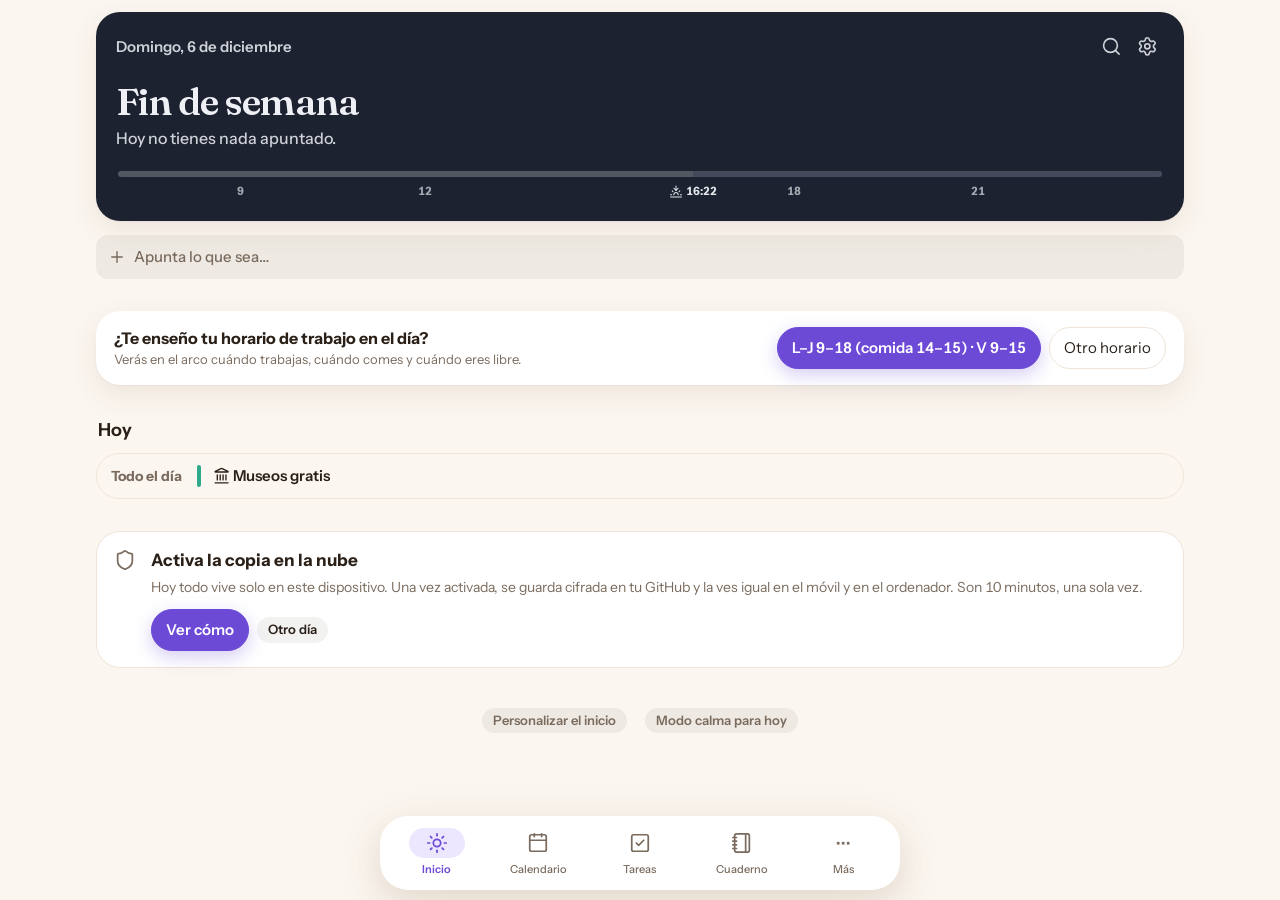
==== commit 00eb91ca: "Icono para iPhone con dirección nueva, para que Safari no use el guardado Co-Authored-By: Claude Opu" ====
--- a/index.html
+++ b/index.html
@@ -7,8 +7,8 @@
 <meta http-equiv="Content-Security-Policy" content="default-src 'self' file:; script-src 'self' file: 'unsafe-inline'; style-src 'self' 'unsafe-inline'; img-src 'self' data: blob: https:; connect-src 'self' https://api.github.com https://gist.githubusercontent.com https://api.open-meteo.com https://geocoding-api.open-meteo.com https://*.supabase.co https://api.wikimedia.org https://ntfy.sh https://site.api.espn.com https://feeds.elpais.com https://www.elperiodico.com https://api.rss2json.com https://api.tvmaze.com https://es.wikipedia.org https://en.wikipedia.org https://opendata-ajuntament.barcelona.cat; form-action 'none'; base-uri 'none'">
 <meta name="referrer" content="no-referrer">
 <link rel="manifest" href="manifest.json">
-<link rel="apple-touch-icon" href="icons/icon-180.png">
-<link rel="icon" type="image/png" href="icons/icon-32.png">
+<link sizes="180x180" rel="apple-touch-icon" href="icons/icon-180.png?v=20261111">
+<link rel="icon" type="image/png" href="icons/icon-32.png?v=20261111">
 <meta name="theme-color" content="#ffffff">
 <meta name="apple-mobile-web-app-capable" content="yes">
 <meta name="apple-mobile-web-app-title" content="Mi Espacio">
--- a/familia.css
+++ b/familia.css
@@ -62,3 +62,39 @@
 .hubnav button.on, nav#nav button.on{ color:var(--ink) !important; font-weight:600 !important; }
 .hubnav button b, nav#nav button b{ display:grid; place-items:center; width:56px; height:30px; border-radius:15px; margin:0 auto 2px; }
 .hubnav button.on b, nav#nav button.on b{ background:var(--bar); }
+
+/* ===== Estilo cálido (noviembre 2026) — manda sobre lo anterior =====
+   Crema cálida, tarjetas blancas que flotan con sombra suave, títulos en
+   Fraunces y barra flotante. Mi Espacio en morado; Rumbo en verde azulado. */
+@font-face{font-family:'Fraunces';src:url(fonts/fraunces-600.woff2) format('woff2');font-weight:600;font-display:swap}
+:root, :root body.rumbo{
+  --bg:#fbf6f0; --card:#ffffff; --ink:#2a2018; --muted:#7a6b5e; --line:#f0e5d9; --bar:#f3e8dc; --control:#e0cfbd;
+  --serif:'Fraunces','New York',ui-serif,Georgia,serif;
+  --sh-card:0 1px 2px rgba(110,70,30,.06), 0 10px 28px rgba(110,70,30,.09); --sh-float:0 12px 40px rgba(110,70,30,.18);
+  --r-card:24px;
+}
+:root{ --accent:#6d4ad6; --accent-soft:#ece6ff; }
+:root body.rumbo{ --accent:#1b6e66; --accent-soft:#d9f1ee; }
+@media (prefers-color-scheme: dark){ :root:not([data-theme="light"]), :root:not([data-theme="light"]) body.rumbo{
+  --bg:#16110d; --card:#221a14; --ink:#f8eee4; --muted:#c4b2a2; --line:#30251c; --bar:#33271e; --control:#5a4636;
+  --sh-card:0 1px 2px rgba(0,0,0,.4), 0 10px 28px rgba(0,0,0,.35); --sh-float:0 12px 40px rgba(0,0,0,.6);
+  --accent:#b4a0ff; --accent-soft:#2c2347;
+}}
+:root[data-theme="dark"], :root[data-theme="dark"] body.rumbo{
+  --bg:#16110d; --card:#221a14; --ink:#f8eee4; --muted:#c4b2a2; --line:#30251c; --bar:#33271e; --control:#5a4636;
+  --sh-card:0 1px 2px rgba(0,0,0,.4), 0 10px 28px rgba(0,0,0,.35); --sh-float:0 12px 40px rgba(0,0,0,.6);
+  --accent:#b4a0ff; --accent-soft:#2c2347;
+}
+:root:not([data-theme="light"]) body.rumbo{ }
+@media (prefers-color-scheme: dark){ :root:not([data-theme="light"]) body.rumbo{ --accent:#6fd0c4; --accent-soft:#16302d; } }
+:root[data-theme="dark"] body.rumbo{ --accent:#6fd0c4; --accent-soft:#16302d; }
+html, body{ background:var(--bg); }
+.sky-h, h1, body.rumbo h1, body.rumbo .r-sheet-h, .lockbox h2, .sheet h2, .modal h2{ font-family:var(--serif) !important; font-weight:600 !important; letter-spacing:-.025em !important; }
+.sky{ box-shadow:var(--sh-card); }
+.card, body.rumbo .card, body.rumbo .ms-g, .work-setup{ background:var(--card) !important; box-shadow:var(--sh-card) !important; border:0 !important; }
+button.primary{ background:var(--accent); border-color:var(--accent); color:#fff; box-shadow:0 6px 18px rgba(109,74,214,.28); }
+body.rumbo button.primary{ box-shadow:0 6px 18px rgba(27,110,102,.28); }
+.hubnav, nav#nav{ left:12px !important; right:12px !important; bottom:calc(10px + env(safe-area-inset-bottom)) !important; max-width:520px !important; margin:0 auto !important;
+  border:0 !important; border-radius:28px !important; background:var(--card) !important; box-shadow:var(--sh-float) !important; padding:6px !important; transform:none !important; width:auto !important; }
+.hubnav button.on, nav#nav button.on{ color:var(--accent) !important; }
+.hubnav button.on b, nav#nav button.on b{ background:var(--accent-soft); }
